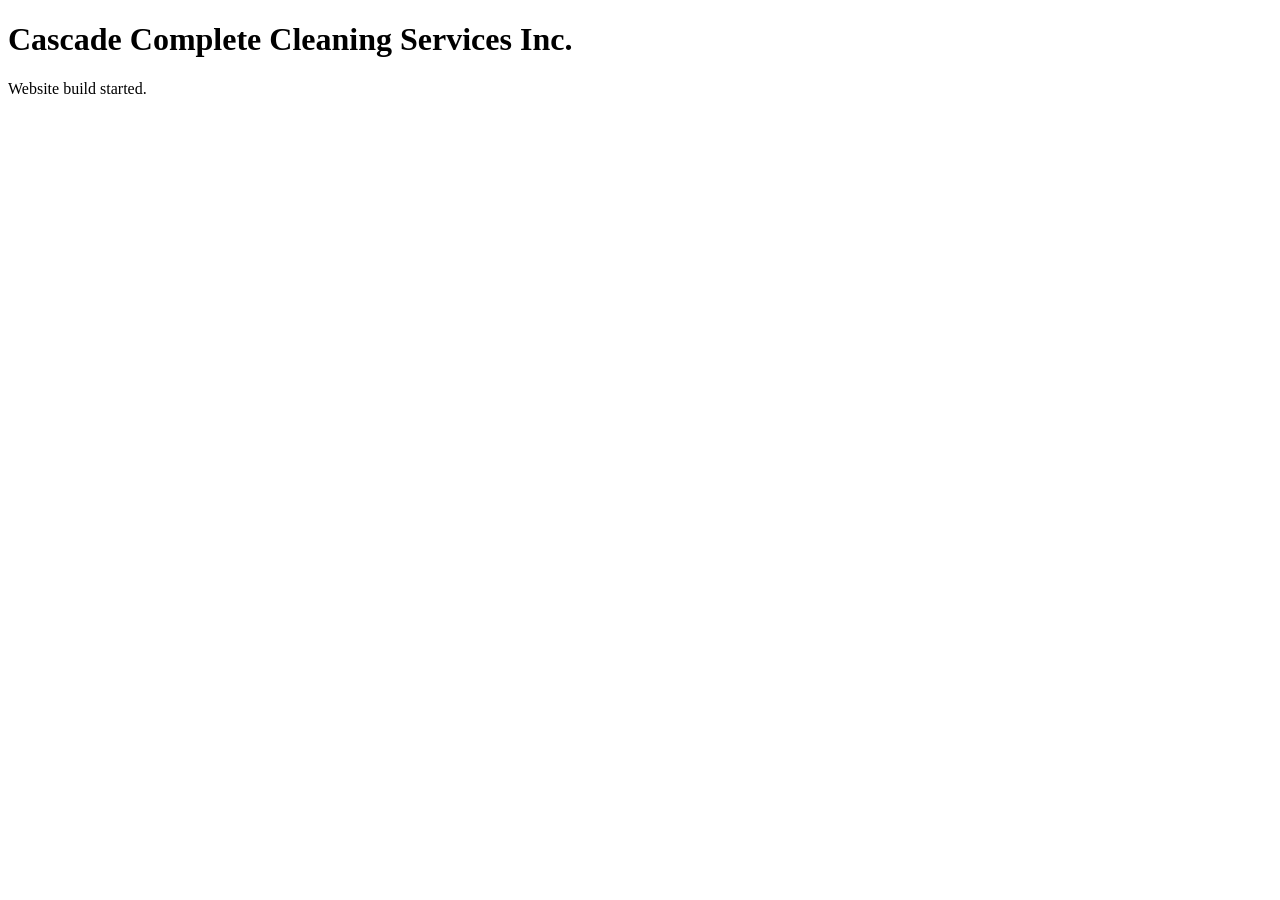
==== index.html @ 263f02b9 "Add website homepage" ====
<!DOCTYPE html>
<html lang="en">
<head>
  <meta charset="UTF-8">
  <meta name="viewport" content="width=device-width, initial-scale=1.0">
  <title>Cascade Complete Cleaning Services Inc.</title>
</head>
<body>
  <h1>Cascade Complete Cleaning Services Inc.</h1>
  <p>Website build started.</p>
</body>
</html>
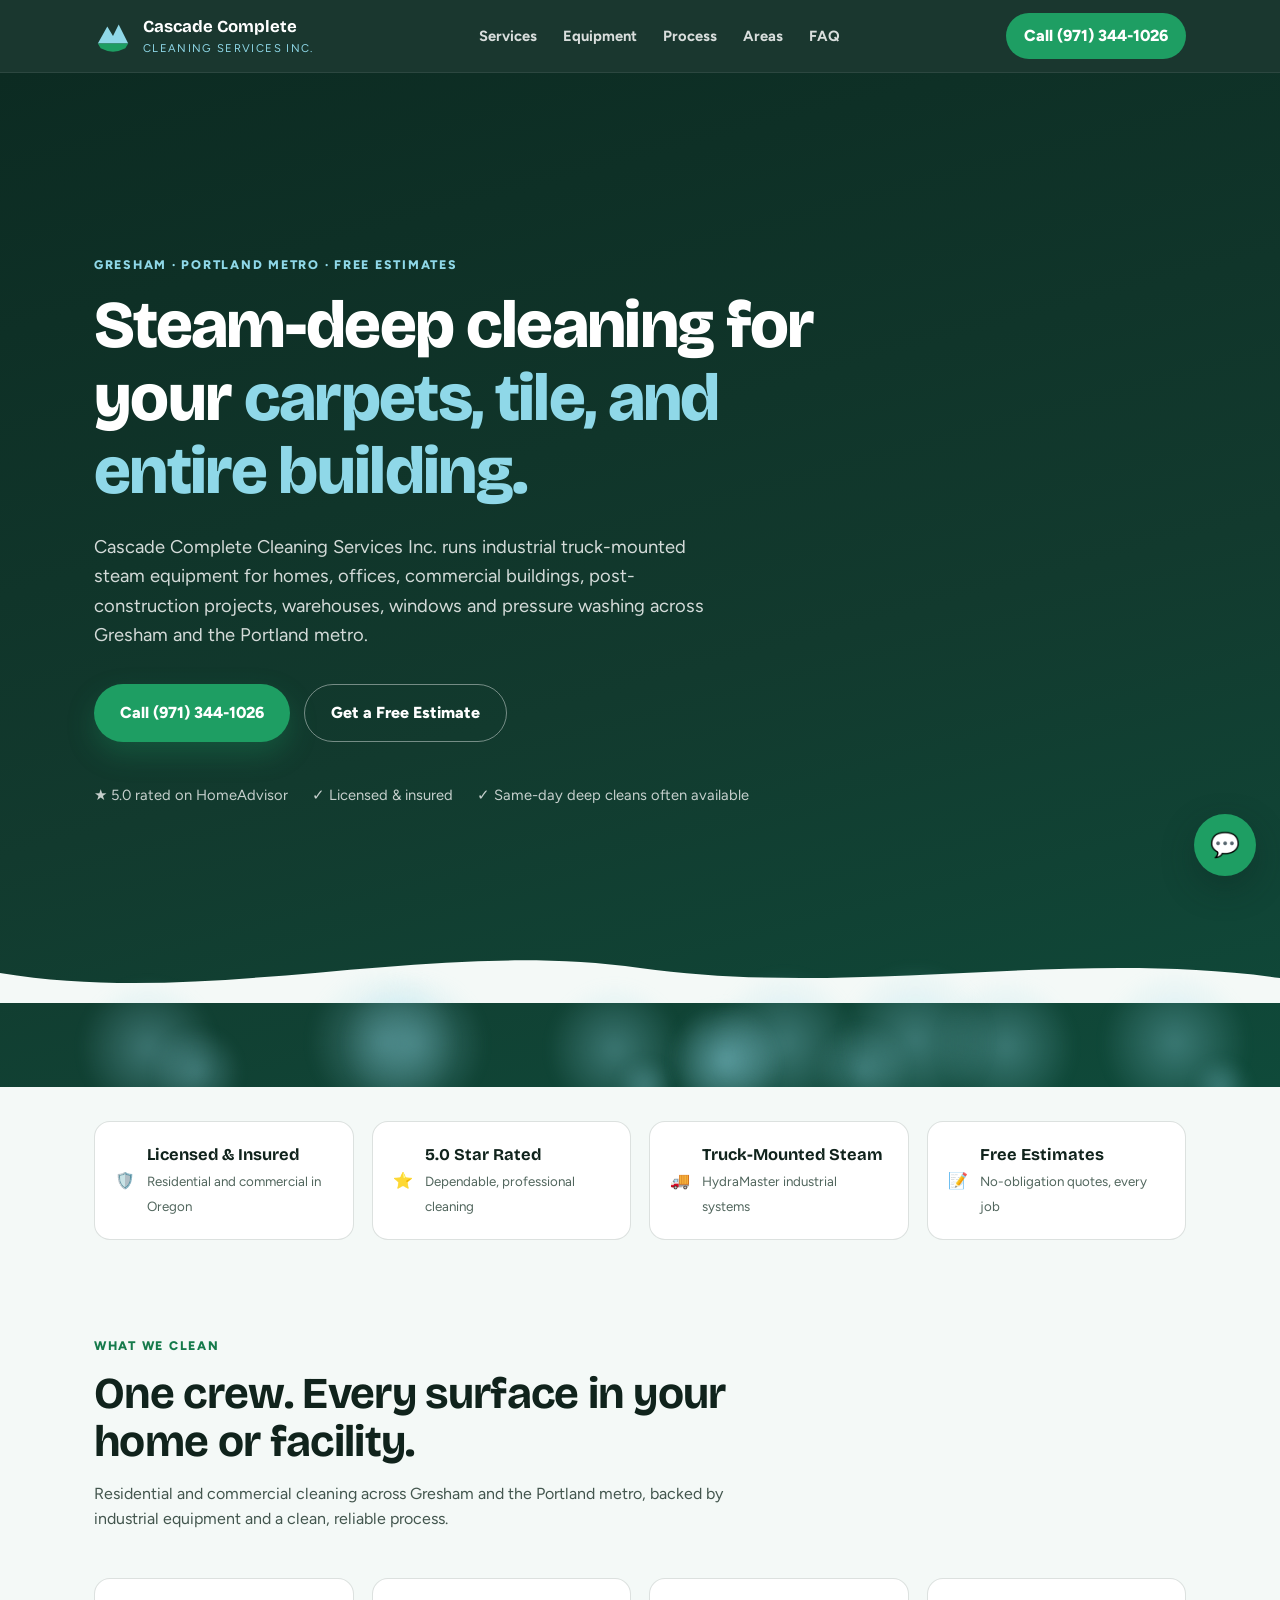
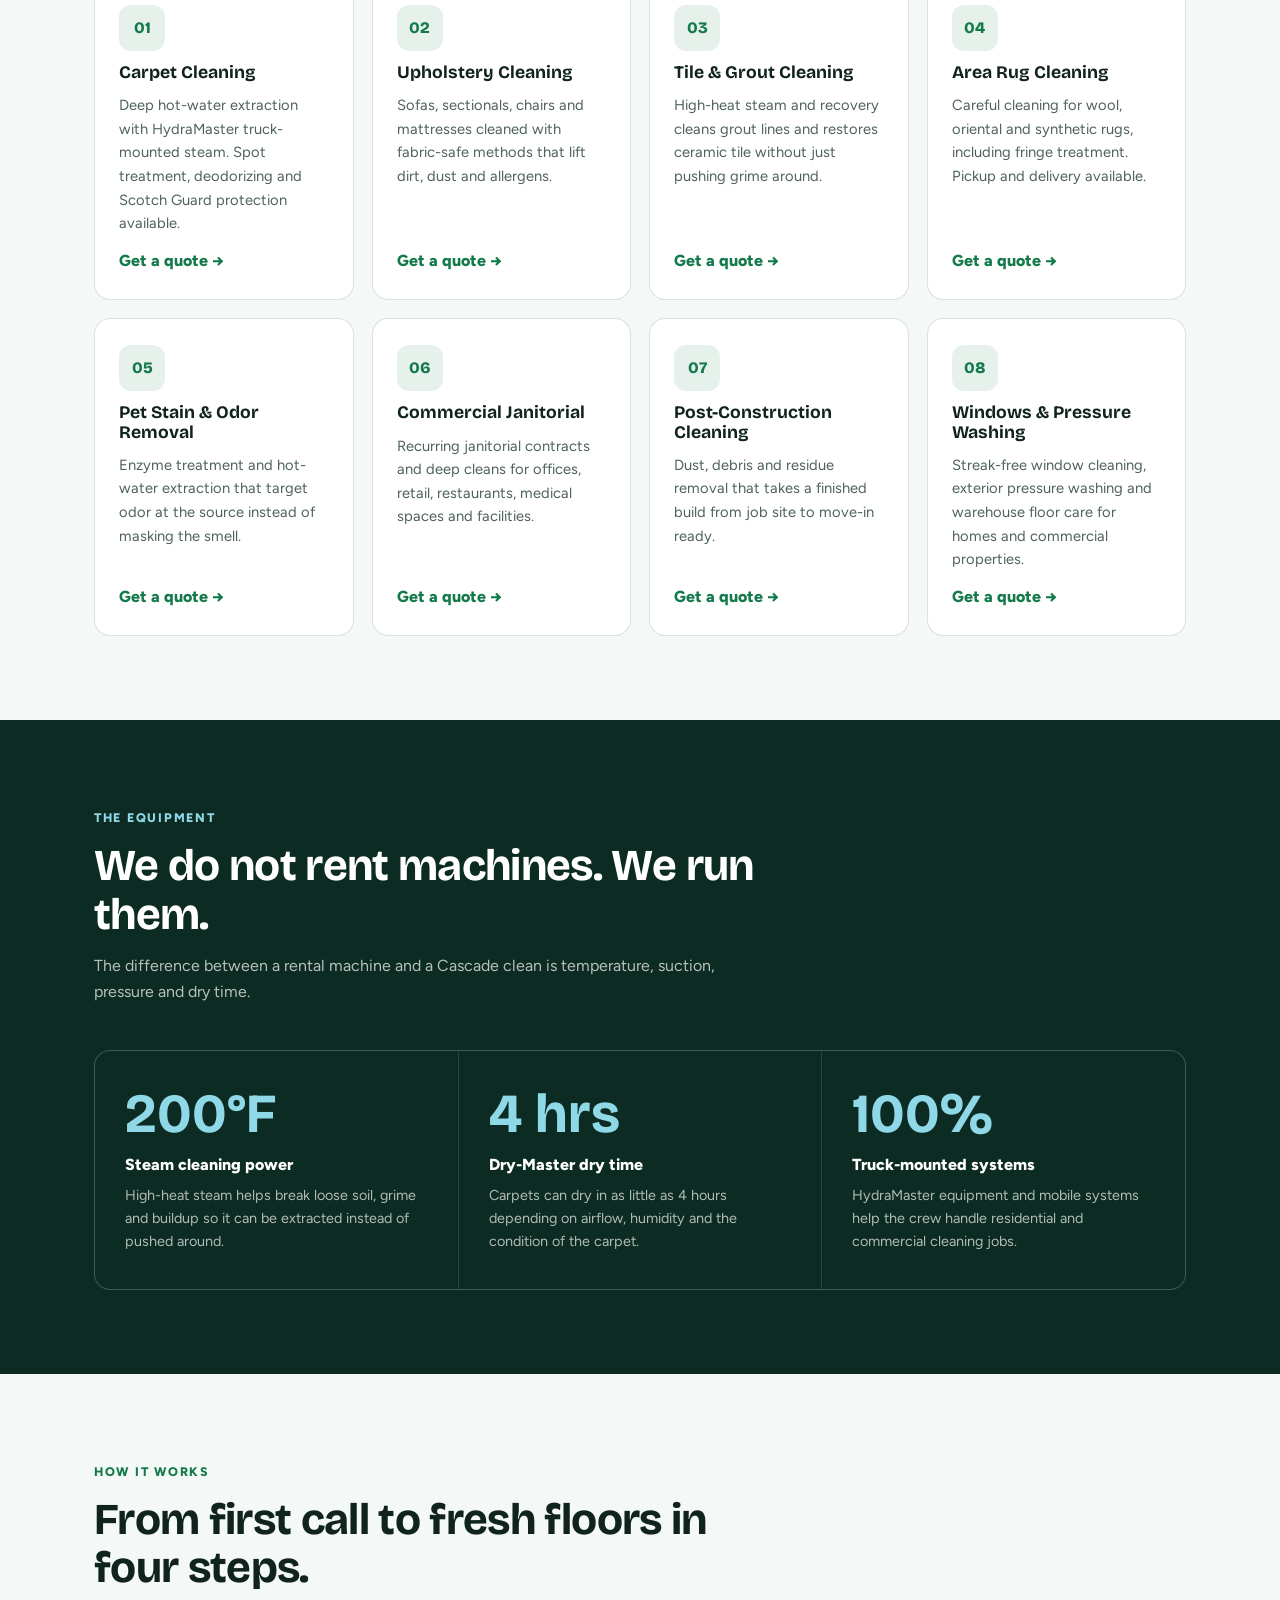
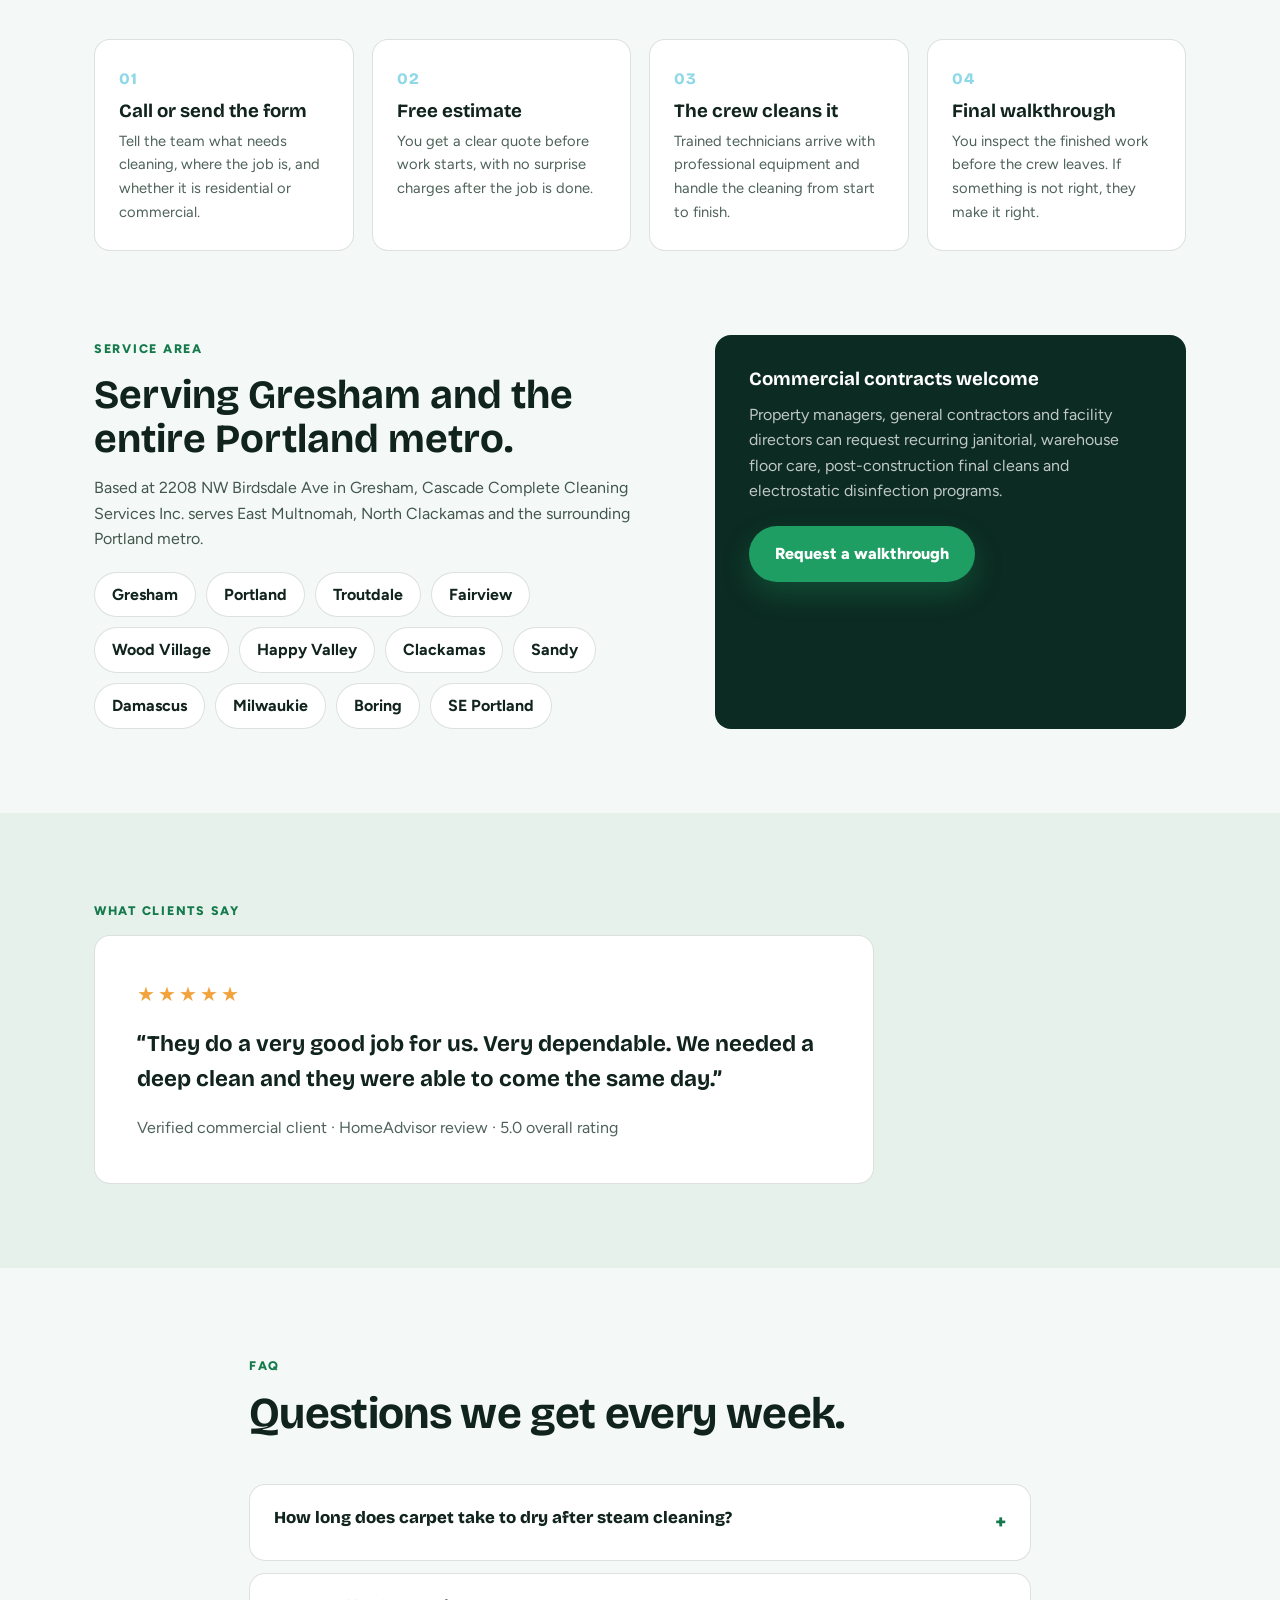
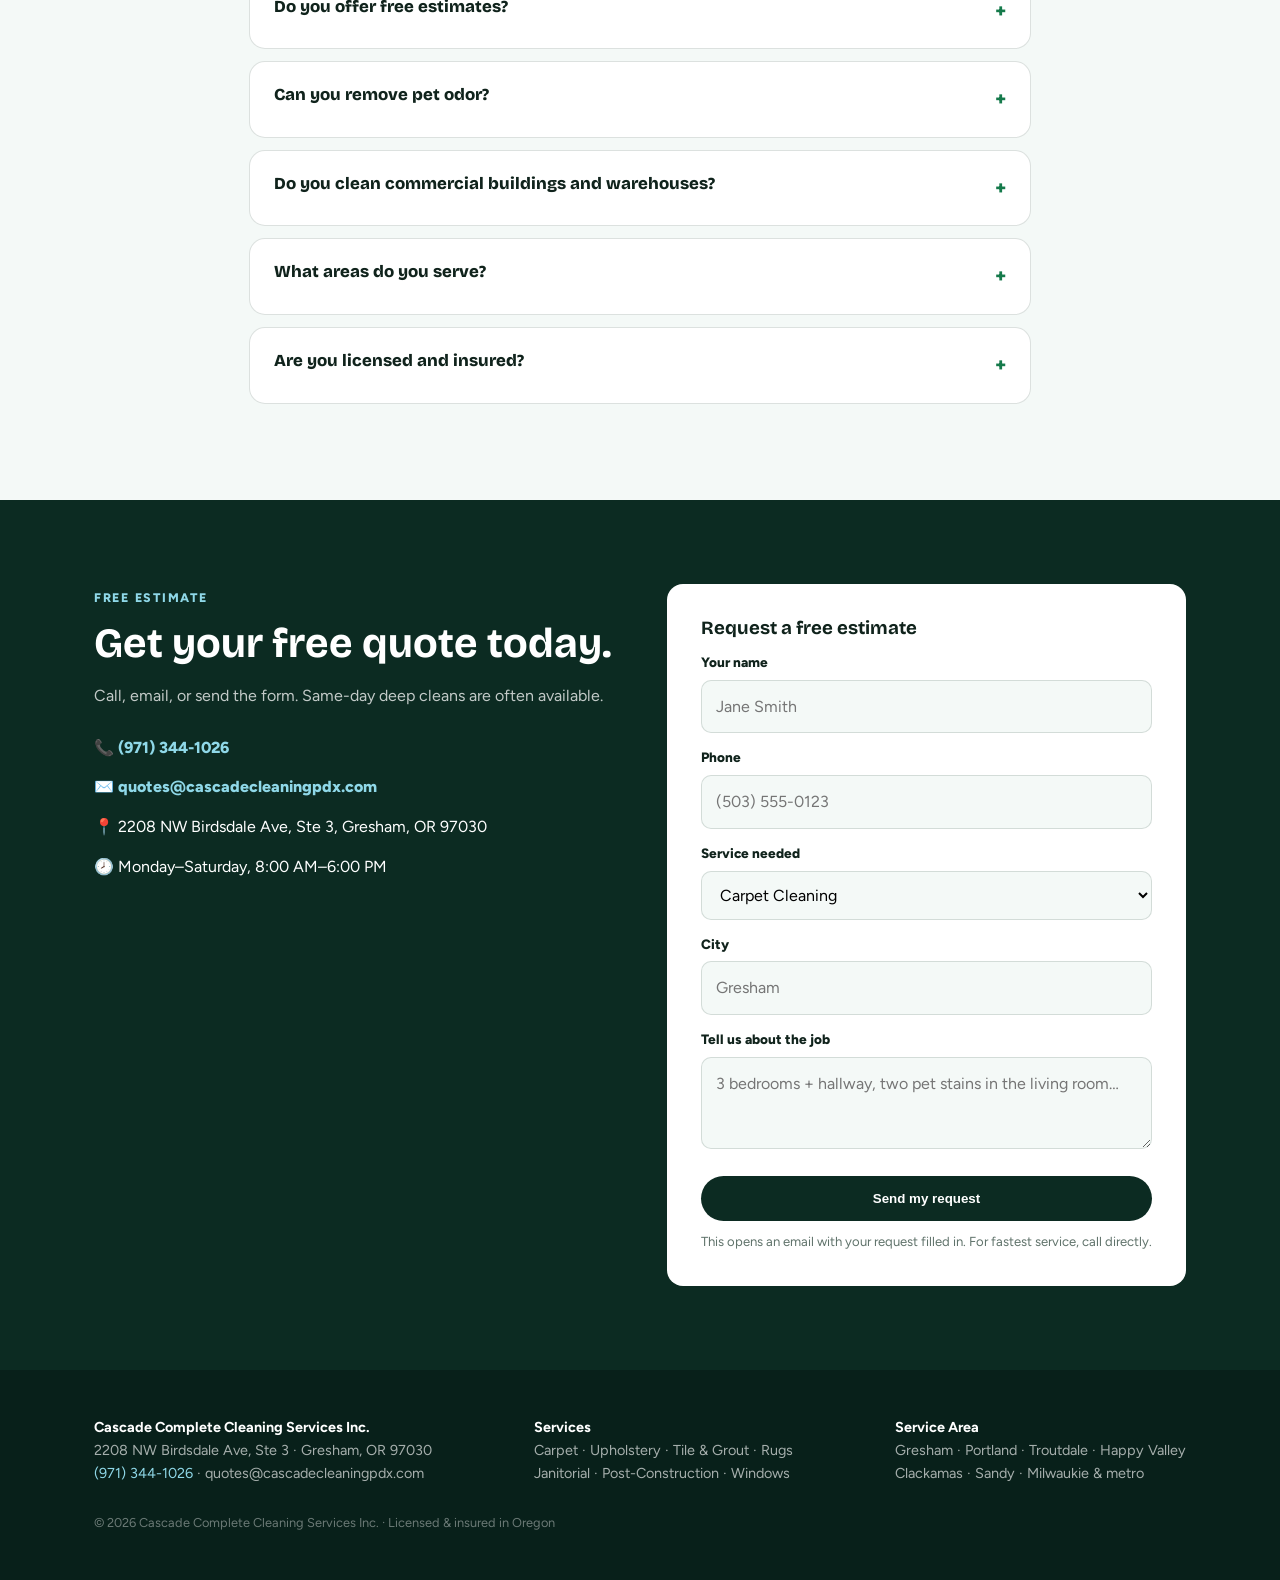
==== commit d402efb7: "Build full Cascade Complete Cleaning homepage" ====
--- a/index.html
+++ b/index.html
@@ -3,10 +3,169 @@
 <head>
   <meta charset="UTF-8">
   <meta name="viewport" content="width=device-width, initial-scale=1.0">
-  <title>Cascade Complete Cleaning Services Inc.</title>
+  <title>Cascade Complete Cleaning Services Inc. | Carpet Cleaning & Janitorial in Gresham, OR</title>
+  <meta name="description" content="Truck-mounted steam carpet cleaning, tile and grout restoration, commercial janitorial, post-construction cleaning, window cleaning and pressure washing in Gresham and the Portland metro. Free estimates: (971) 344-1026.">
+  <meta name="keywords" content="carpet cleaning Gresham, commercial cleaning Portland, janitorial services Gresham OR, tile and grout cleaning, pet stain removal, post construction cleaning, upholstery cleaning Gresham">
+  <link rel="canonical" href="https://www.cascadecompletecleaning.com/">
+  <meta property="og:type" content="website">
+  <meta property="og:title" content="Cascade Complete Cleaning Services Inc. | Gresham, OR">
+  <meta property="og:description" content="Industrial-grade steam cleaning for carpets, tile, grout and commercial spaces across Gresham and the Portland metro. Free estimates: (971) 344-1026.">
+  <meta property="og:url" content="https://www.cascadecompletecleaning.com/">
+  <meta property="og:locale" content="en_US">
+  <meta name="geo.region" content="US-OR">
+  <meta name="geo.placename" content="Gresham">
+  <meta name="geo.position" content="45.5176;-122.4486">
+  <meta name="robots" content="index, follow">
+  <link rel="preconnect" href="https://fonts.googleapis.com">
+  <link rel="preconnect" href="https://fonts.gstatic.com" crossorigin>
+  <link href="https://fonts.googleapis.com/css2?family=Bricolage+Grotesque:opsz,wght@12..96,400;12..96,600;12..96,700;12..96,800&family=Figtree:wght@400;500;600;700&display=swap" rel="stylesheet">
+  <link rel="stylesheet" href="style.css">
+  <script type="application/ld+json">
+  {
+    "@context":"https://schema.org",
+    "@type":"LocalBusiness",
+    "@id":"https://www.cascadecompletecleaning.com/#business",
+    "name":"Cascade Complete Cleaning Services Inc.",
+    "telephone":"+19713441026",
+    "email":"quotes@cascadecleaningpdx.com",
+    "url":"https://www.cascadecompletecleaning.com/",
+    "priceRange":"$$",
+    "address":{"@type":"PostalAddress","streetAddress":"2208 NW Birdsdale Ave, Ste 3","addressLocality":"Gresham","addressRegion":"OR","postalCode":"97030","addressCountry":"US"},
+    "geo":{"@type":"GeoCoordinates","latitude":45.5176,"longitude":-122.4486},
+    "openingHoursSpecification":[{"@type":"OpeningHoursSpecification","dayOfWeek":["Monday","Tuesday","Wednesday","Thursday","Friday","Saturday"],"opens":"08:00","closes":"18:00"}],
+    "areaServed":["Gresham","Portland","Troutdale","Fairview","Wood Village","Happy Valley","Clackamas","Sandy","Damascus","Milwaukie"],
+    "sameAs":["https://www.facebook.com/p/Cascade-Complete-Cleaning-Services-100070143997991/","https://www.yelp.com/biz/cascade-cleaning-services-gresham-2","https://nextdoor.com/pages/cascade-cleaning-services-gresham-or/"],
+    "hasOfferCatalog":{"@type":"OfferCatalog","name":"Cleaning Services","itemListElement":[{"@type":"Offer","itemOffered":{"@type":"Service","name":"Carpet Cleaning"}},{"@type":"Offer","itemOffered":{"@type":"Service","name":"Upholstery Cleaning"}},{"@type":"Offer","itemOffered":{"@type":"Service","name":"Tile & Grout Cleaning"}},{"@type":"Offer","itemOffered":{"@type":"Service","name":"Pet Stain & Odor Removal"}},{"@type":"Offer","itemOffered":{"@type":"Service","name":"Commercial Janitorial Services"}},{"@type":"Offer","itemOffered":{"@type":"Service","name":"Post-Construction Cleaning"}},{"@type":"Offer","itemOffered":{"@type":"Service","name":"Window Cleaning & Pressure Washing"}}]}
+  }
+  </script>
 </head>
 <body>
-  <h1>Cascade Complete Cleaning Services Inc.</h1>
-  <p>Website build started.</p>
+  <header>
+    <div class="wrap nav">
+      <a class="logo" href="#top" aria-label="Cascade Complete Cleaning Services home">
+        <svg class="logo-mark" viewBox="0 0 40 40" fill="none" aria-hidden="true"><path d="M4 28 L14 10 L20 20 L26 8 L36 28 Z" fill="#8FD8E8"/><path d="M4 28 H36 L33 33 Q20 40 7 33 Z" fill="#1E9E63"/></svg>
+        <div><b>Cascade Complete</b><span>Cleaning Services Inc.</span></div>
+      </a>
+      <nav aria-label="Main">
+        <ul class="nav-links">
+          <li><a href="#services">Services</a></li>
+          <li><a href="#equipment">Equipment</a></li>
+          <li><a href="#process">Process</a></li>
+          <li><a href="#areas">Areas</a></li>
+          <li><a href="#faq">FAQ</a></li>
+        </ul>
+      </nav>
+      <a class="nav-phone" href="tel:+19713441026">Call (971) 344-1026</a>
+    </div>
+  </header>
+
+  <main id="top">
+    <section class="hero">
+      <div id="steamField" aria-hidden="true"></div>
+      <div class="wrap">
+        <span class="eyebrow" style="color:var(--blue)">Gresham · Portland Metro · Free Estimates</span>
+        <h1>Steam-deep cleaning for your <em>carpets, tile, and entire building.</em></h1>
+        <p class="lead">Cascade Complete Cleaning Services Inc. runs industrial truck-mounted steam equipment for homes, offices, commercial buildings, post-construction projects, warehouses, windows and pressure washing across Gresham and the Portland metro.</p>
+        <div class="hero-ctas">
+          <a class="btn btn-primary" href="tel:+19713441026">Call (971) 344-1026</a>
+          <a class="btn btn-ghost" href="#quote">Get a Free Estimate</a>
+        </div>
+        <div class="badges"><div>★ 5.0 rated on HomeAdvisor</div><div>✓ Licensed & insured</div><div>✓ Same-day deep cleans often available</div></div>
+      </div>
+      <svg class="wave" viewBox="0 0 1440 70" preserveAspectRatio="none" aria-hidden="true"><path d="M0,40 C240,75 480,5 720,35 C960,65 1200,15 1440,45 L1440,70 L0,70 Z" fill="#F4F9F7"/></svg>
+    </section>
+
+    <div class="trust">
+      <div class="wrap trust-grid">
+        <div class="trust-card"><div>🛡️</div><div><b>Licensed & Insured</b><small>Residential and commercial in Oregon</small></div></div>
+        <div class="trust-card"><div>⭐</div><div><b>5.0 Star Rated</b><small>Dependable, professional cleaning</small></div></div>
+        <div class="trust-card"><div>🚚</div><div><b>Truck-Mounted Steam</b><small>HydraMaster industrial systems</small></div></div>
+        <div class="trust-card"><div>📝</div><div><b>Free Estimates</b><small>No-obligation quotes, every job</small></div></div>
+      </div>
+    </div>
+
+    <section id="services">
+      <div class="wrap">
+        <div class="sec-head"><span class="eyebrow">What We Clean</span><h2>One crew. Every surface in your home or facility.</h2><p>Residential and commercial cleaning across Gresham and the Portland metro, backed by industrial equipment and a clean, reliable process.</p></div>
+        <div class="grid">
+          <article class="card"><div class="num">01</div><h3>Carpet Cleaning</h3><p>Deep hot-water extraction with HydraMaster truck-mounted steam. Spot treatment, deodorizing and Scotch Guard protection available.</p><a href="#quote">Get a quote →</a></article>
+          <article class="card"><div class="num">02</div><h3>Upholstery Cleaning</h3><p>Sofas, sectionals, chairs and mattresses cleaned with fabric-safe methods that lift dirt, dust and allergens.</p><a href="#quote">Get a quote →</a></article>
+          <article class="card"><div class="num">03</div><h3>Tile & Grout Cleaning</h3><p>High-heat steam and recovery cleans grout lines and restores ceramic tile without just pushing grime around.</p><a href="#quote">Get a quote →</a></article>
+          <article class="card"><div class="num">04</div><h3>Area Rug Cleaning</h3><p>Careful cleaning for wool, oriental and synthetic rugs, including fringe treatment. Pickup and delivery available.</p><a href="#quote">Get a quote →</a></article>
+          <article class="card"><div class="num">05</div><h3>Pet Stain & Odor Removal</h3><p>Enzyme treatment and hot-water extraction that target odor at the source instead of masking the smell.</p><a href="#quote">Get a quote →</a></article>
+          <article class="card"><div class="num">06</div><h3>Commercial Janitorial</h3><p>Recurring janitorial contracts and deep cleans for offices, retail, restaurants, medical spaces and facilities.</p><a href="#quote">Get a quote →</a></article>
+          <article class="card"><div class="num">07</div><h3>Post-Construction Cleaning</h3><p>Dust, debris and residue removal that takes a finished build from job site to move-in ready.</p><a href="#quote">Get a quote →</a></article>
+          <article class="card"><div class="num">08</div><h3>Windows & Pressure Washing</h3><p>Streak-free window cleaning, exterior pressure washing and warehouse floor care for homes and commercial properties.</p><a href="#quote">Get a quote →</a></article>
+        </div>
+      </div>
+    </section>
+
+    <section class="equipment" id="equipment">
+      <div class="wrap">
+        <div class="sec-head"><span class="eyebrow">The Equipment</span><h2>We do not rent machines. We run them.</h2><p>The difference between a rental machine and a Cascade clean is temperature, suction, pressure and dry time.</p></div>
+        <div class="specs">
+          <div class="spec"><strong>200°F</strong><span>Steam cleaning power</span><p>High-heat steam helps break loose soil, grime and buildup so it can be extracted instead of pushed around.</p></div>
+          <div class="spec"><strong>4 hrs</strong><span>Dry-Master dry time</span><p>Carpets can dry in as little as 4 hours depending on airflow, humidity and the condition of the carpet.</p></div>
+          <div class="spec"><strong>100%</strong><span>Truck-mounted systems</span><p>HydraMaster equipment and mobile systems help the crew handle residential and commercial cleaning jobs.</p></div>
+        </div>
+      </div>
+    </section>
+
+    <section id="process">
+      <div class="wrap">
+        <div class="sec-head"><span class="eyebrow">How It Works</span><h2>From first call to fresh floors in four steps.</h2></div>
+        <div class="steps">
+          <div class="step"><h3>Call or send the form</h3><p>Tell the team what needs cleaning, where the job is, and whether it is residential or commercial.</p></div>
+          <div class="step"><h3>Free estimate</h3><p>You get a clear quote before work starts, with no surprise charges after the job is done.</p></div>
+          <div class="step"><h3>The crew cleans it</h3><p>Trained technicians arrive with professional equipment and handle the cleaning from start to finish.</p></div>
+          <div class="step"><h3>Final walkthrough</h3><p>You inspect the finished work before the crew leaves. If something is not right, they make it right.</p></div>
+        </div>
+      </div>
+    </section>
+
+    <section id="areas" style="padding-top:0">
+      <div class="wrap area">
+        <div><span class="eyebrow">Service Area</span><h2 style="font-size:clamp(1.9rem,3.4vw,2.5rem)">Serving Gresham and the entire Portland metro.</h2><p style="margin-top:14px;color:#43564E">Based at 2208 NW Birdsdale Ave in Gresham, Cascade Complete Cleaning Services Inc. serves East Multnomah, North Clackamas and the surrounding Portland metro.</p><div class="chips"><span class="chip">Gresham</span><span class="chip">Portland</span><span class="chip">Troutdale</span><span class="chip">Fairview</span><span class="chip">Wood Village</span><span class="chip">Happy Valley</span><span class="chip">Clackamas</span><span class="chip">Sandy</span><span class="chip">Damascus</span><span class="chip">Milwaukie</span><span class="chip">Boring</span><span class="chip">SE Portland</span></div></div>
+        <div class="dark-card"><h3>Commercial contracts welcome</h3><p>Property managers, general contractors and facility directors can request recurring janitorial, warehouse floor care, post-construction final cleans and electrostatic disinfection programs.</p><a class="btn btn-primary" href="#quote">Request a walkthrough</a></div>
+      </div>
+    </section>
+
+    <section class="review">
+      <div class="wrap"><span class="eyebrow">What Clients Say</span><figure class="quote-card"><div class="stars" aria-label="5 out of 5 stars">★★★★★</div><blockquote>“They do a very good job for us. Very dependable. We needed a deep clean and they were able to come the same day.”</blockquote><figcaption>Verified commercial client · HomeAdvisor review · 5.0 overall rating</figcaption></figure></div>
+    </section>
+
+    <section id="faq">
+      <div class="wrap faq-wrap">
+        <div class="sec-head"><span class="eyebrow">FAQ</span><h2>Questions we get every week.</h2></div>
+        <details><summary>How long does carpet take to dry after steam cleaning?</summary><p>With the Dry-Master system, carpets can dry in as little as 4 hours. Standard truck-mounted steam cleaning dries in 6 to 12 hours depending on airflow and humidity.</p></details>
+        <details><summary>Do you offer free estimates?</summary><p>Yes. Residential and commercial projects start with a free written estimate. Call (971) 344-1026 or use the quote form.</p></details>
+        <details><summary>Can you remove pet odor?</summary><p>Yes. The team uses enzyme treatment plus hot-water extraction to break down odor at the source. Severe cases may require pad treatment.</p></details>
+        <details><summary>Do you clean commercial buildings and warehouses?</summary><p>Yes. Services include recurring janitorial contracts, commercial deep cleans, warehouse floor care, electrostatic disinfection and post-construction final cleans.</p></details>
+        <details><summary>What areas do you serve?</summary><p>Gresham, Portland, Troutdale, Fairview, Wood Village, Happy Valley, Clackamas, Sandy, Damascus, Milwaukie and the surrounding Portland metro.</p></details>
+        <details><summary>Are you licensed and insured?</summary><p>Yes. Cascade Complete Cleaning Services Inc. is licensed and insured for residential and commercial work in Oregon.</p></details>
+      </div>
+    </section>
+
+    <section class="contact" id="quote">
+      <div class="wrap contact-grid">
+        <div><span class="eyebrow">Free Estimate</span><h2>Get your free quote today.</h2><p style="margin-top:16px;color:rgba(255,255,255,.75)">Call, email, or send the form. Same-day deep cleans are often available.</p><div class="contact-info"><div>📞 <a href="tel:+19713441026">(971) 344-1026</a></div><div>✉️ <a href="mailto:quotes@cascadecleaningpdx.com">quotes@cascadecleaningpdx.com</a></div><div>📍 2208 NW Birdsdale Ave, Ste 3, Gresham, OR 97030</div><div>🕗 Monday–Saturday, 8:00 AM–6:00 PM</div></div></div>
+        <div class="form"><h3>Request a free estimate</h3><label for="f-name">Your name</label><input id="f-name" type="text" placeholder="Jane Smith" autocomplete="name"><label for="f-phone">Phone</label><input id="f-phone" type="tel" placeholder="(503) 555-0123" autocomplete="tel"><label for="f-service">Service needed</label><select id="f-service"><option>Carpet Cleaning</option><option>Upholstery Cleaning</option><option>Tile & Grout</option><option>Area Rug Cleaning</option><option>Pet Stain & Odor</option><option>Commercial Janitorial</option><option>Post-Construction Clean</option><option>Windows / Pressure Washing</option></select><label for="f-city">City</label><input id="f-city" type="text" placeholder="Gresham" autocomplete="address-level2"><label for="f-msg">Tell us about the job</label><textarea id="f-msg" placeholder="3 bedrooms + hallway, two pet stains in the living room…"></textarea><button class="btn btn-dark" type="button" onclick="sendQuote()">Send my request</button><p class="note">This opens an email with your request filled in. For fastest service, call directly.</p></div>
+      </div>
+    </section>
+  </main>
+
+  <footer>
+    <div class="wrap foot-grid"><div><b>Cascade Complete Cleaning Services Inc.</b><br>2208 NW Birdsdale Ave, Ste 3 · Gresham, OR 97030<br><a href="tel:+19713441026" style="color:#8FD8E8;text-decoration:none">(971) 344-1026</a> · quotes@cascadecleaningpdx.com</div><div><b>Services</b><br>Carpet · Upholstery · Tile & Grout · Rugs<br>Janitorial · Post-Construction · Windows</div><div><b>Service Area</b><br>Gresham · Portland · Troutdale · Happy Valley<br>Clackamas · Sandy · Milwaukie & metro</div></div>
+    <div class="wrap" style="margin-top:28px;font-size:.8rem;color:rgba(255,255,255,.4)">© 2026 Cascade Complete Cleaning Services Inc. · Licensed & insured in Oregon</div>
+  </footer>
+
+  <button class="chat-fab" aria-label="Open chat assistant" onclick="toggleChat()">💬</button>
+  <div class="chat-panel" id="chatPanel" role="dialog" aria-label="Cascade chat assistant">
+    <div class="chat-head"><b>Cascade Assistant</b><small>Ask about services, scheduling and estimates</small></div>
+    <div class="chat-body" id="chatBody"><div class="msg bot">Hi! I can help you figure out what service you need and get you to the right next step. What do you need cleaned?</div></div>
+    <div class="quick" id="chatQuick"><button onclick="quickAsk('How much does carpet cleaning cost?')">Carpet pricing</button><button onclick="quickAsk('Can you remove pet odor?')">Pet odor</button><button onclick="quickAsk('I need a quote for my office')">Office quote</button></div>
+    <div class="chat-input"><input id="chatInput" type="text" placeholder="Type your question…" aria-label="Chat message" onkeydown="if(event.key==='Enter')sendChat()"><button onclick="sendChat()" aria-label="Send message">➤</button></div>
+  </div>
+  <script src="script.js"></script>
 </body>
 </html>
--- a/style.css
+++ b/style.css
@@ -0,0 +1 @@
+:root{--pine:#0C2B22;--pine2:#123A2E;--blue:#8FD8E8;--green:#1E9E63;--green2:#157A4B;--mist:#F4F9F7;--sand:#E7F1EC;--ink:#10231C;--line:rgba(12,43,34,.14);--radius:16px}*{box-sizing:border-box;margin:0;padding:0}html{scroll-behavior:smooth}body{font-family:Figtree,Arial,sans-serif;background:var(--mist);color:var(--ink);line-height:1.6}h1,h2,h3{font-family:'Bricolage Grotesque',Figtree,Arial,sans-serif;line-height:1.1}.wrap{max-width:1140px;margin:auto;padding:0 24px}.eyebrow{display:inline-block;margin-bottom:14px;color:var(--green2);font-size:.78rem;font-weight:800;text-transform:uppercase;letter-spacing:.14em}.btn{display:inline-flex;align-items:center;justify-content:center;gap:8px;padding:15px 26px;border-radius:999px;text-decoration:none;font-weight:800;border:0;cursor:pointer;transition:.15s}.btn:hover{transform:translateY(-2px)}.btn-primary{background:var(--green);color:white;box-shadow:0 12px 28px rgba(30,158,99,.28)}.btn-ghost{border:1.5px solid rgba(255,255,255,.42);color:white}.btn-dark{background:var(--pine);color:white}header{position:sticky;top:0;z-index:10;background:rgba(12,43,34,.94);backdrop-filter:blur(12px);border-bottom:1px solid rgba(255,255,255,.08)}.nav{height:72px;display:flex;align-items:center;justify-content:space-between;gap:20px}.logo{display:flex;align-items:center;gap:11px;color:white;text-decoration:none}.logo-mark{width:38px;height:38px}.logo b{display:block;font-family:'Bricolage Grotesque';font-size:1.05rem}.logo span{display:block;color:var(--blue);font-size:.7rem;text-transform:uppercase;letter-spacing:.12em}.nav-links{display:flex;list-style:none;gap:26px}.nav-links a{color:rgba(255,255,255,.84);text-decoration:none;font-weight:700;font-size:.92rem}.nav-phone{background:var(--green);color:white;text-decoration:none;border-radius:999px;padding:10px 18px;font-weight:800;white-space:nowrap}.hero{position:relative;overflow:hidden;background:linear-gradient(165deg,var(--pine),var(--pine2) 58%,#0F4A3A);color:white}.hero .wrap{position:relative;z-index:2;padding-top:94px;padding-bottom:126px}.hero h1{font-size:clamp(2.35rem,5.2vw,4.2rem);max-width:780px;font-weight:900;letter-spacing:-.025em}.hero em{font-style:normal;color:var(--blue)}.lead{max-width:610px;margin:24px 0 34px;color:rgba(255,255,255,.82);font-size:1.15rem}.hero-ctas{display:flex;gap:14px;flex-wrap:wrap}.badges{display:flex;gap:24px;flex-wrap:wrap;margin-top:42px;color:rgba(255,255,255,.76);font-size:.92rem}.steam{position:absolute;bottom:-30px;border-radius:50%;background:radial-gradient(circle,rgba(143,216,232,.34),rgba(143,216,232,0) 70%);filter:blur(6px);animation:rise linear infinite;pointer-events:none}@keyframes rise{0%{transform:translateY(0) scale(.7);opacity:0}15%{opacity:.9}100%{transform:translateY(-115vh) scale(1.8);opacity:0}}.wave{display:block;width:100%;height:70px;margin-top:-1px}.trust{padding:34px 0 8px}.trust-grid{display:grid;grid-template-columns:repeat(4,1fr);gap:18px}.trust-card,.card,.step,details,.quote-card{background:white;border:1px solid var(--line);border-radius:var(--radius)}.trust-card{padding:20px;display:flex;gap:12px;align-items:center}.trust-card b{display:block;font-family:'Bricolage Grotesque';font-size:1.03rem}.trust-card small{color:#51665d}section{padding:84px 0}.sec-head{max-width:660px;margin-bottom:46px}.sec-head h2{font-size:clamp(1.9rem,3.5vw,2.75rem);letter-spacing:-.015em}.sec-head p{margin-top:14px;color:#43564e}.grid{display:grid;grid-template-columns:repeat(4,1fr);gap:18px}.card{padding:26px 24px;display:flex;flex-direction:column;gap:12px;transition:.18s}.card:hover{transform:translateY(-4px);box-shadow:0 18px 40px rgba(12,43,34,.1)}.num{width:46px;height:46px;border-radius:12px;background:var(--sand);display:grid;place-items:center;color:var(--green2);font-family:'Bricolage Grotesque';font-weight:900}.card h3{font-size:1.1rem}.card p,.step p{color:#4e6259;font-size:.92rem}.card a{color:var(--green2);font-weight:800;text-decoration:none;margin-top:auto}.equipment{background:var(--pine);color:white}.equipment .eyebrow{color:var(--blue)}.equipment .sec-head p{color:rgba(255,255,255,.7)}.specs{display:grid;grid-template-columns:repeat(3,1fr);gap:1px;background:rgba(255,255,255,.12);border:1px solid rgba(255,255,255,.12);border-radius:var(--radius);overflow:hidden}.spec{background:var(--pine);padding:36px 30px}.spec strong{display:block;color:var(--blue);font-family:'Bricolage Grotesque';font-size:clamp(2.5rem,4.3vw,3.7rem);line-height:1}.spec span{display:block;margin:10px 0 6px;font-weight:800}.spec p{color:rgba(255,255,255,.68);font-size:.9rem}.steps{display:grid;grid-template-columns:repeat(4,1fr);gap:18px;counter-reset:step}.step{padding:26px 24px}.step:before{counter-increment:step;content:counter(step,decimal-leading-zero);font-family:'Bricolage Grotesque';font-weight:900;color:var(--blue);letter-spacing:.08em}.step h3{margin:10px 0 8px}.area{display:grid;grid-template-columns:1.1fr .9fr;gap:46px}.chips{display:flex;flex-wrap:wrap;gap:10px;margin-top:20px}.chip{background:white;border:1px solid var(--line);border-radius:999px;padding:9px 17px;font-weight:700}.dark-card{background:var(--pine);color:white;border-radius:var(--radius);padding:34px}.dark-card p{color:rgba(255,255,255,.74);margin:12px 0 22px}.review{background:var(--sand)}.quote-card{max-width:780px;padding:42px}.stars{color:#f2a33c;letter-spacing:3px;font-size:1.25rem;margin-bottom:16px}.quote-card blockquote{font-family:'Bricolage Grotesque';font-size:1.4rem;font-weight:700}.quote-card figcaption{margin-top:18px;color:#4e6259}.faq-wrap{max-width:830px}summary{cursor:pointer;list-style:none;font-family:'Bricolage Grotesque';font-size:1.05rem;font-weight:800;padding:20px 24px;display:flex;justify-content:space-between;gap:15px}summary:after{content:'+';color:var(--green2);font-size:1.35rem}details{margin-bottom:12px}details[open] summary:after{transform:rotate(45deg)}details p{padding:0 24px 22px;color:#43564e}.contact{background:var(--pine);color:white}.contact .eyebrow{color:var(--blue)}.contact-grid{display:grid;grid-template-columns:1fr 1fr;gap:54px}.contact h2{font-size:clamp(1.9rem,3.4vw,2.6rem)}.contact-info{margin-top:26px;display:grid;gap:14px}.contact-info a{color:var(--blue);text-decoration:none;font-weight:800}.form{background:white;color:var(--ink);border-radius:var(--radius);padding:34px}.form label{display:block;margin:14px 0 6px;font-size:.85rem;font-weight:800}.form input,.form select,.form textarea{width:100%;padding:13px 14px;border:1.5px solid var(--line);border-radius:10px;font:inherit;background:var(--mist)}.form textarea{min-height:92px;resize:vertical}.form button{width:100%;margin-top:20px}.note{font-size:.82rem;color:#60736b;margin-top:10px}footer{background:#08201a;color:rgba(255,255,255,.64);padding:46px 0;font-size:.9rem}.foot-grid{display:flex;justify-content:space-between;gap:30px;flex-wrap:wrap}footer b{color:white}.chat-fab{position:fixed;right:24px;bottom:24px;z-index:20;width:62px;height:62px;border:0;border-radius:50%;background:var(--green);color:white;font-size:24px;box-shadow:0 12px 32px rgba(12,43,34,.4);cursor:pointer}.chat-panel{position:fixed;right:24px;bottom:100px;z-index:21;width:min(380px,calc(100vw - 32px));height:min(560px,calc(100vh - 130px));display:none;flex-direction:column;overflow:hidden;background:white;border-radius:18px;box-shadow:0 24px 64px rgba(12,43,34,.35);border:1px solid var(--line)}.chat-panel.open{display:flex}.chat-head{background:var(--pine);color:white;padding:16px 18px}.chat-head b{display:block;font-family:'Bricolage Grotesque'}.chat-head small{color:rgba(255,255,255,.68)}.chat-body{flex:1;overflow:auto;background:var(--mist);padding:18px;display:flex;flex-direction:column;gap:12px}.msg{max-width:84%;padding:11px 15px;border-radius:14px;font-size:.92rem}.bot{align-self:flex-start;background:white;border:1px solid var(--line);border-bottom-left-radius:4px}.user{align-self:flex-end;background:var(--green);color:white;border-bottom-right-radius:4px}.quick{display:flex;gap:8px;flex-wrap:wrap;padding:0 18px 4px}.quick button{background:white;border:1px solid var(--line);border-radius:999px;padding:7px 12px;color:var(--green2);font-weight:800}.chat-input{display:flex;gap:10px;padding:14px;background:white;border-top:1px solid var(--line)}.chat-input input{flex:1;border:1.5px solid var(--line);border-radius:999px;padding:12px 14px;font:inherit}.chat-input button{width:46px;border:0;border-radius:50%;background:var(--green);color:white;font-size:18px}@media(max-width:1000px){.grid{grid-template-columns:repeat(2,1fr)}.nav-links{display:none}}@media(max-width:880px){.area,.contact-grid{grid-template-columns:1fr}.steps,.trust-grid{grid-template-columns:repeat(2,1fr)}}@media(max-width:620px){.grid,.steps,.trust-grid,.specs{grid-template-columns:1fr}.hero .wrap{padding-top:74px;padding-bottom:96px}.nav{height:68px}.logo span{display:none}.nav-phone{font-size:.82rem;padding:9px 12px}.badges{gap:12px}.quote-card{padding:28px}.form{padding:24px}}
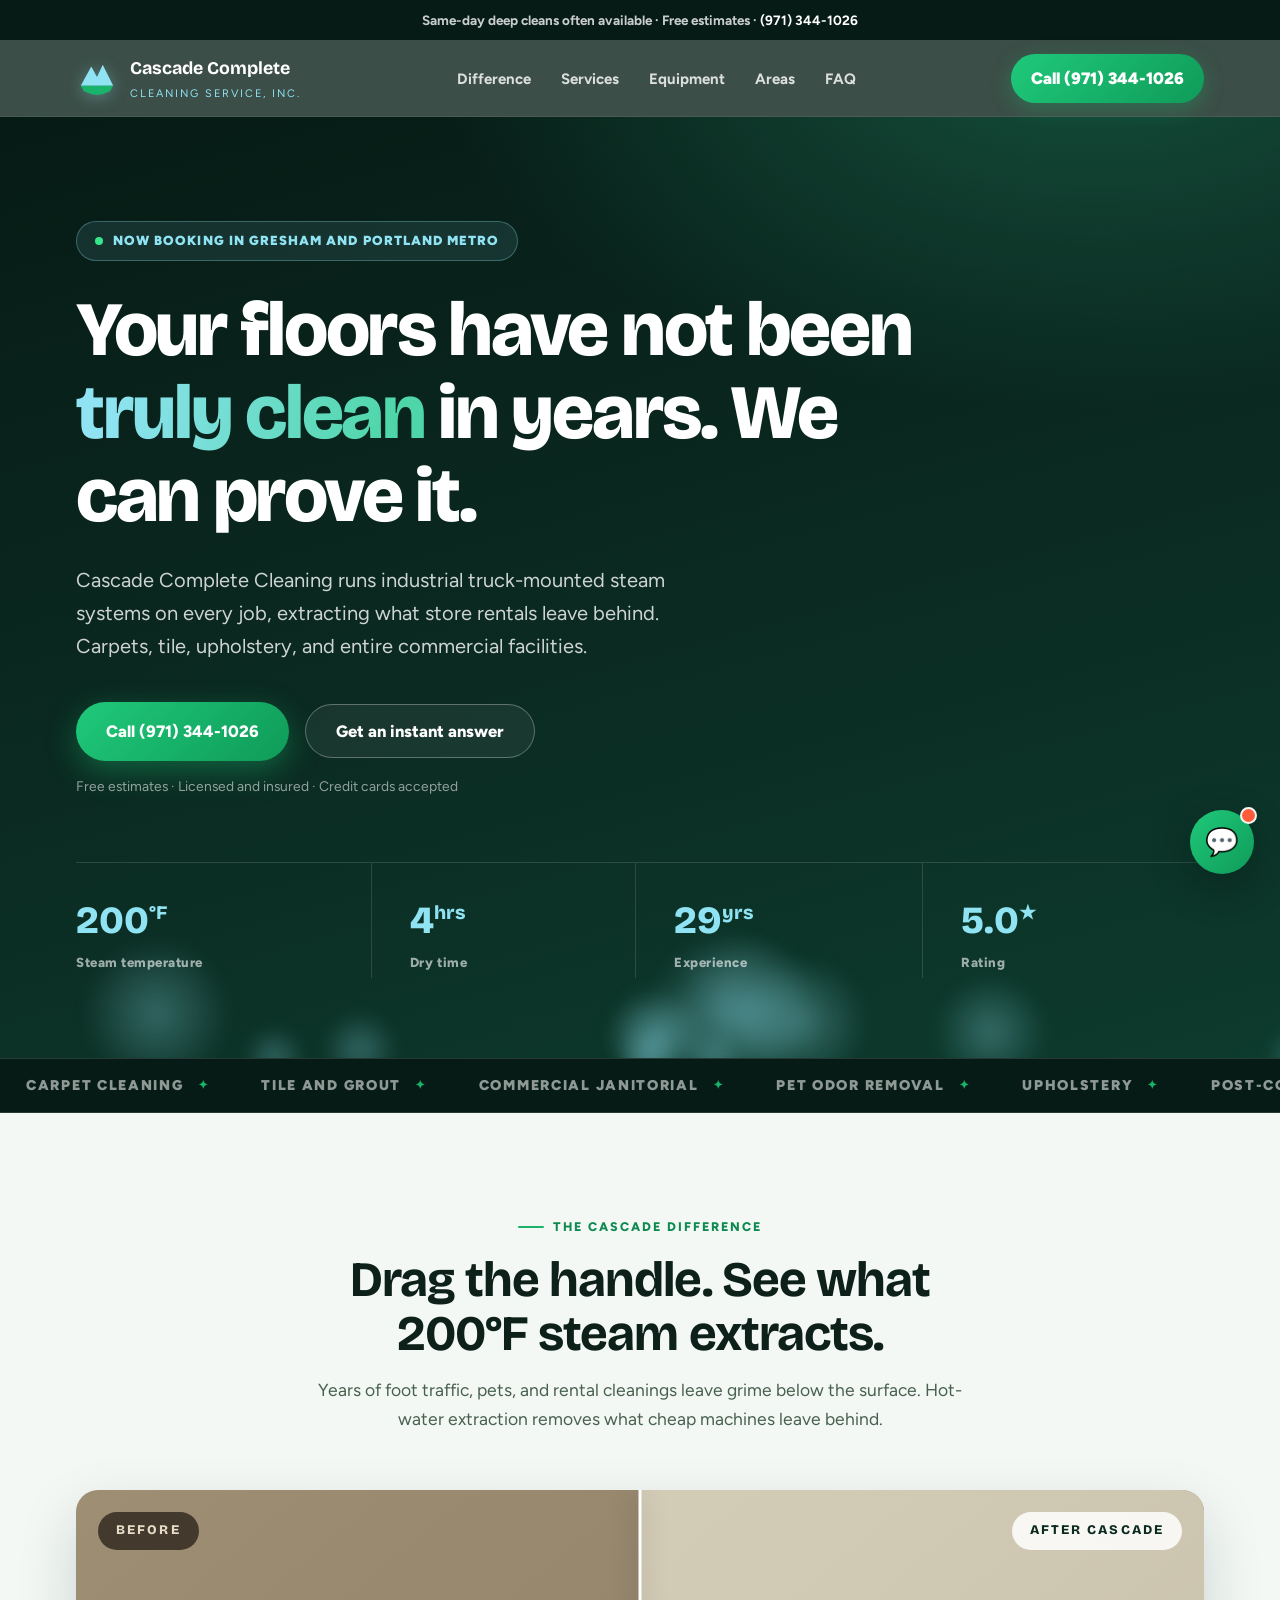
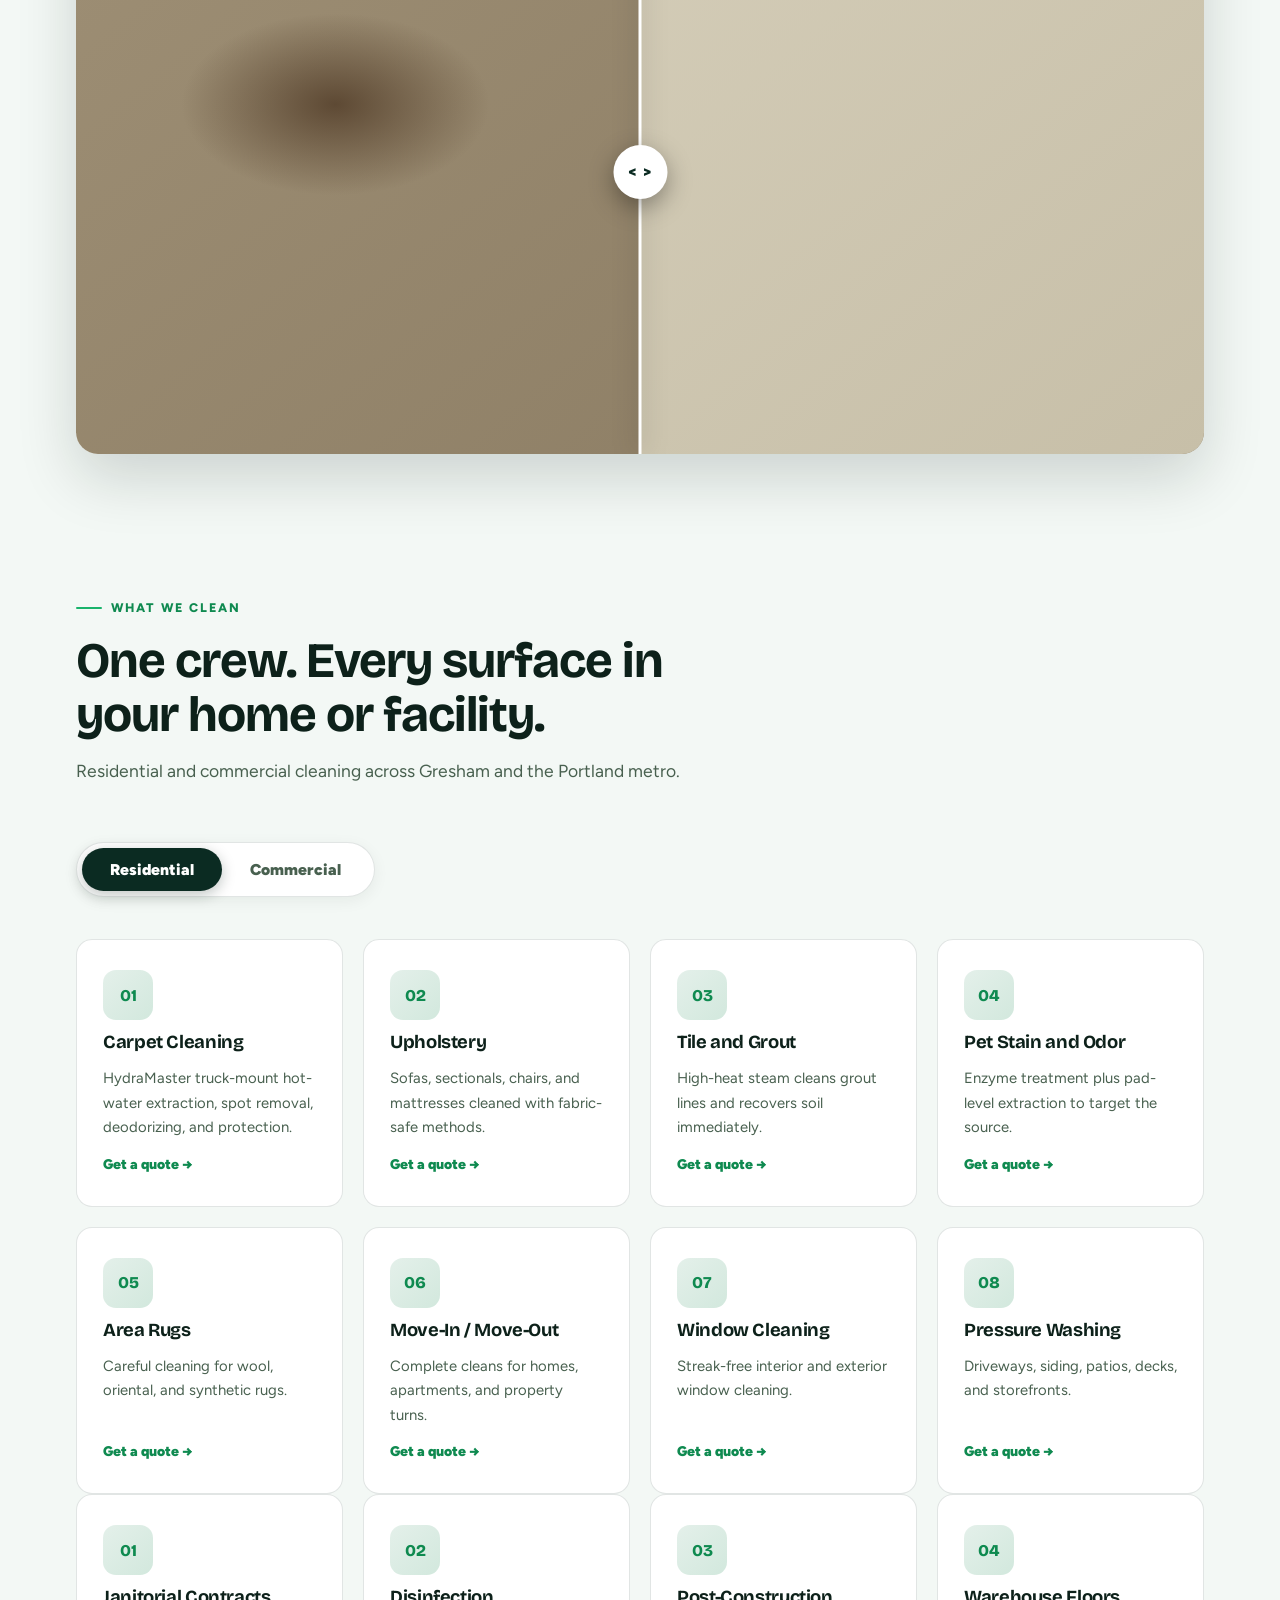
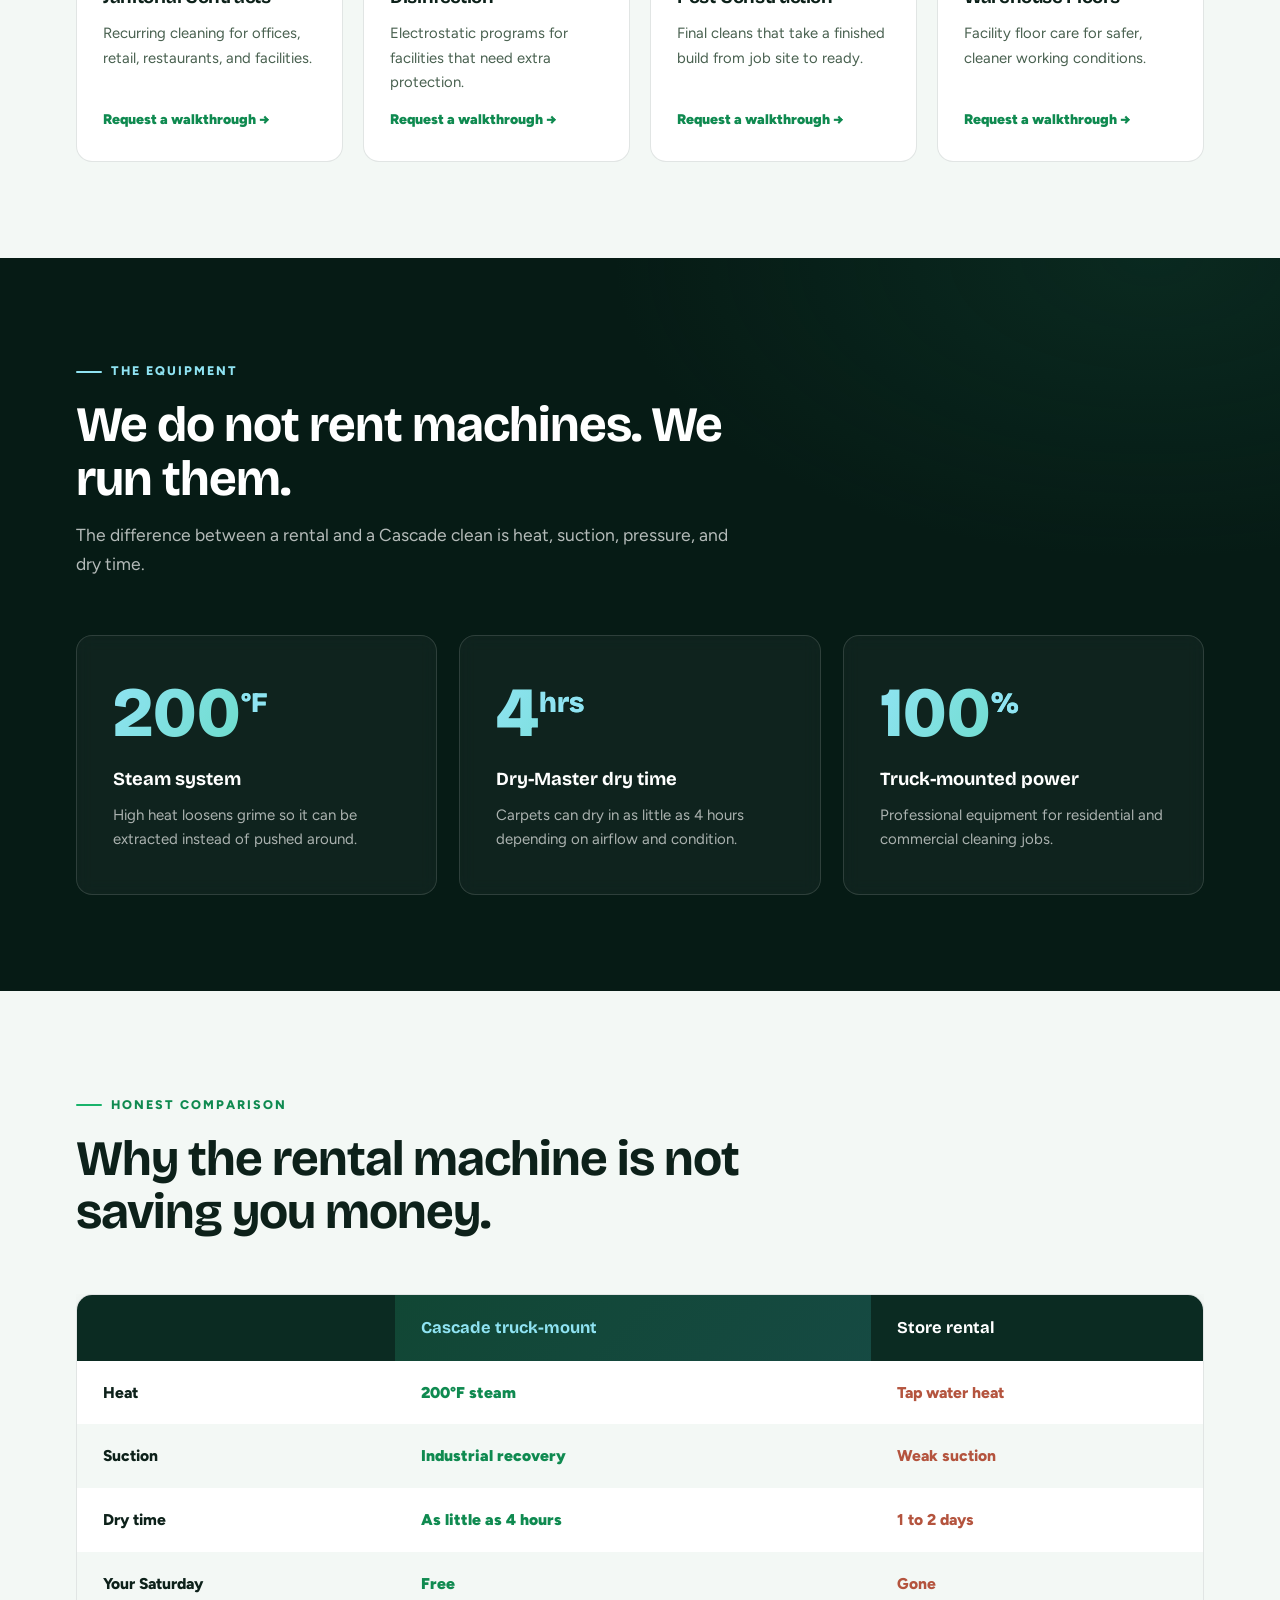
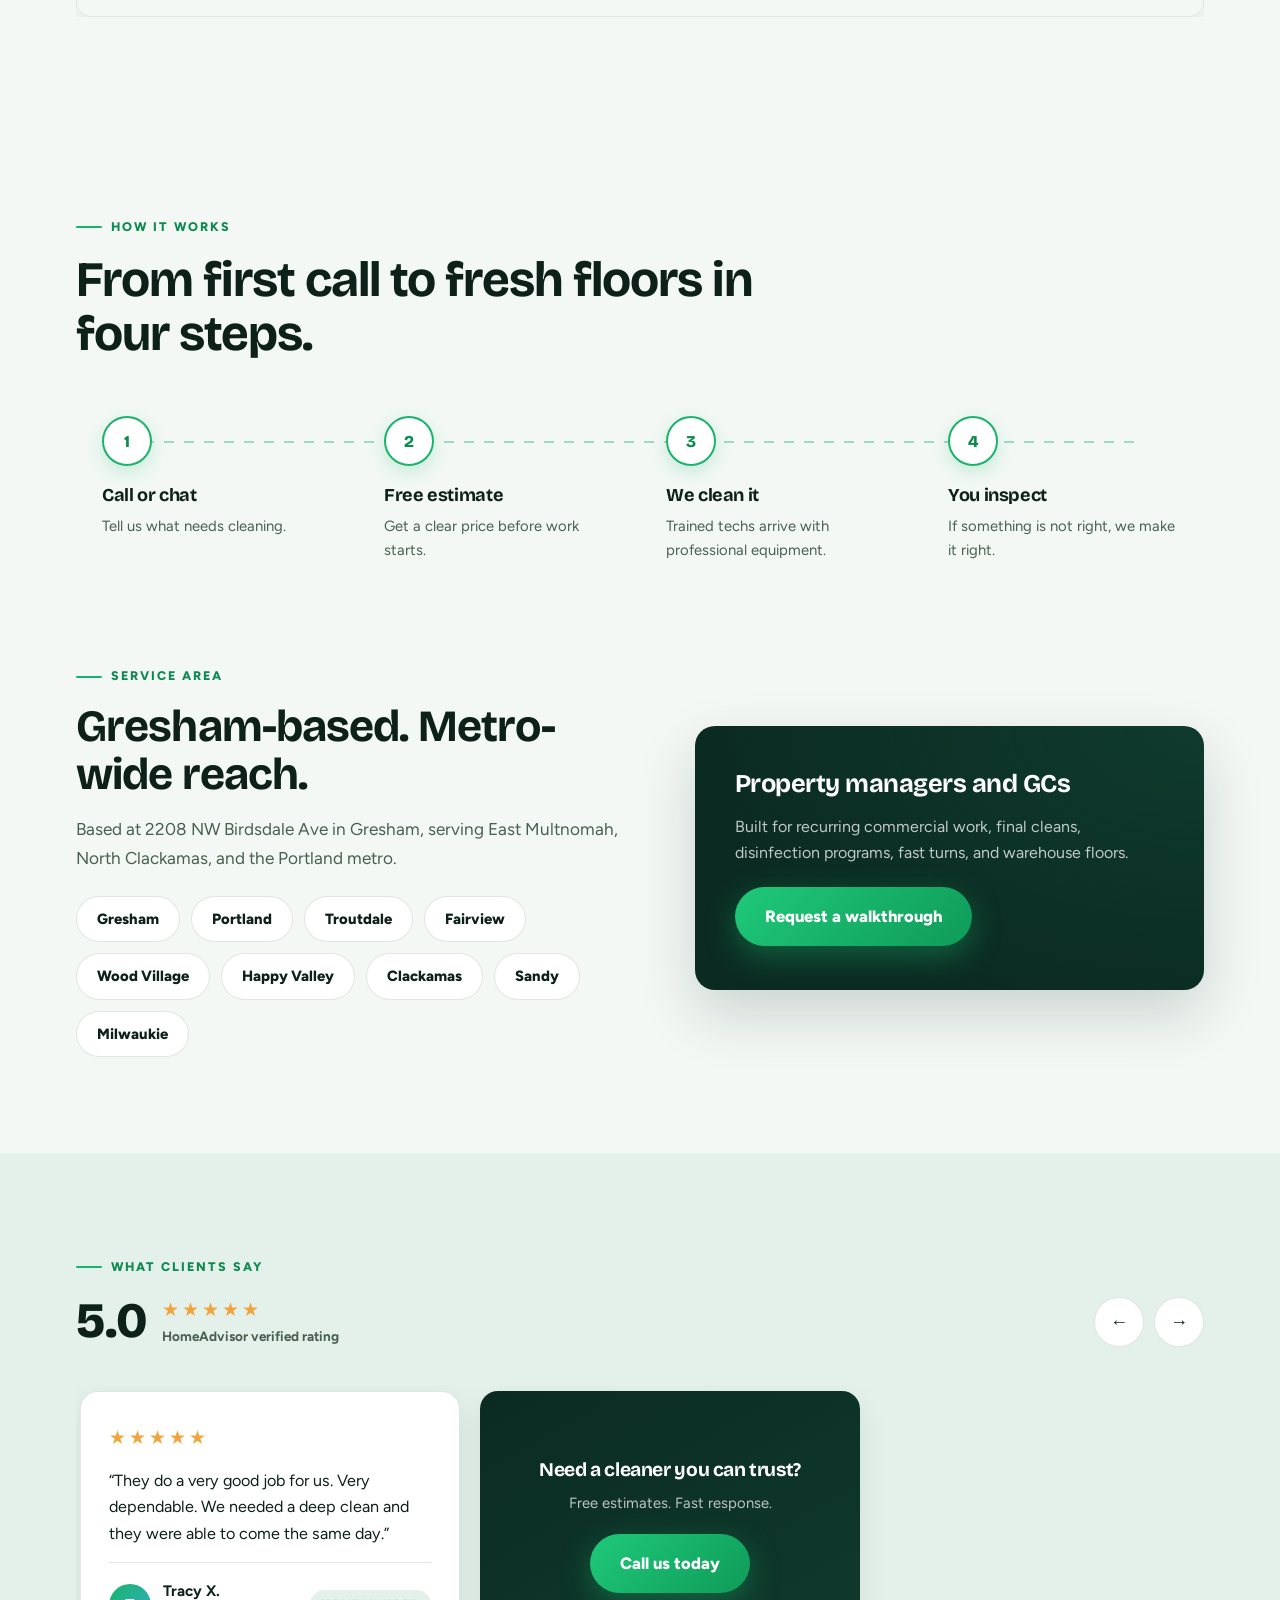
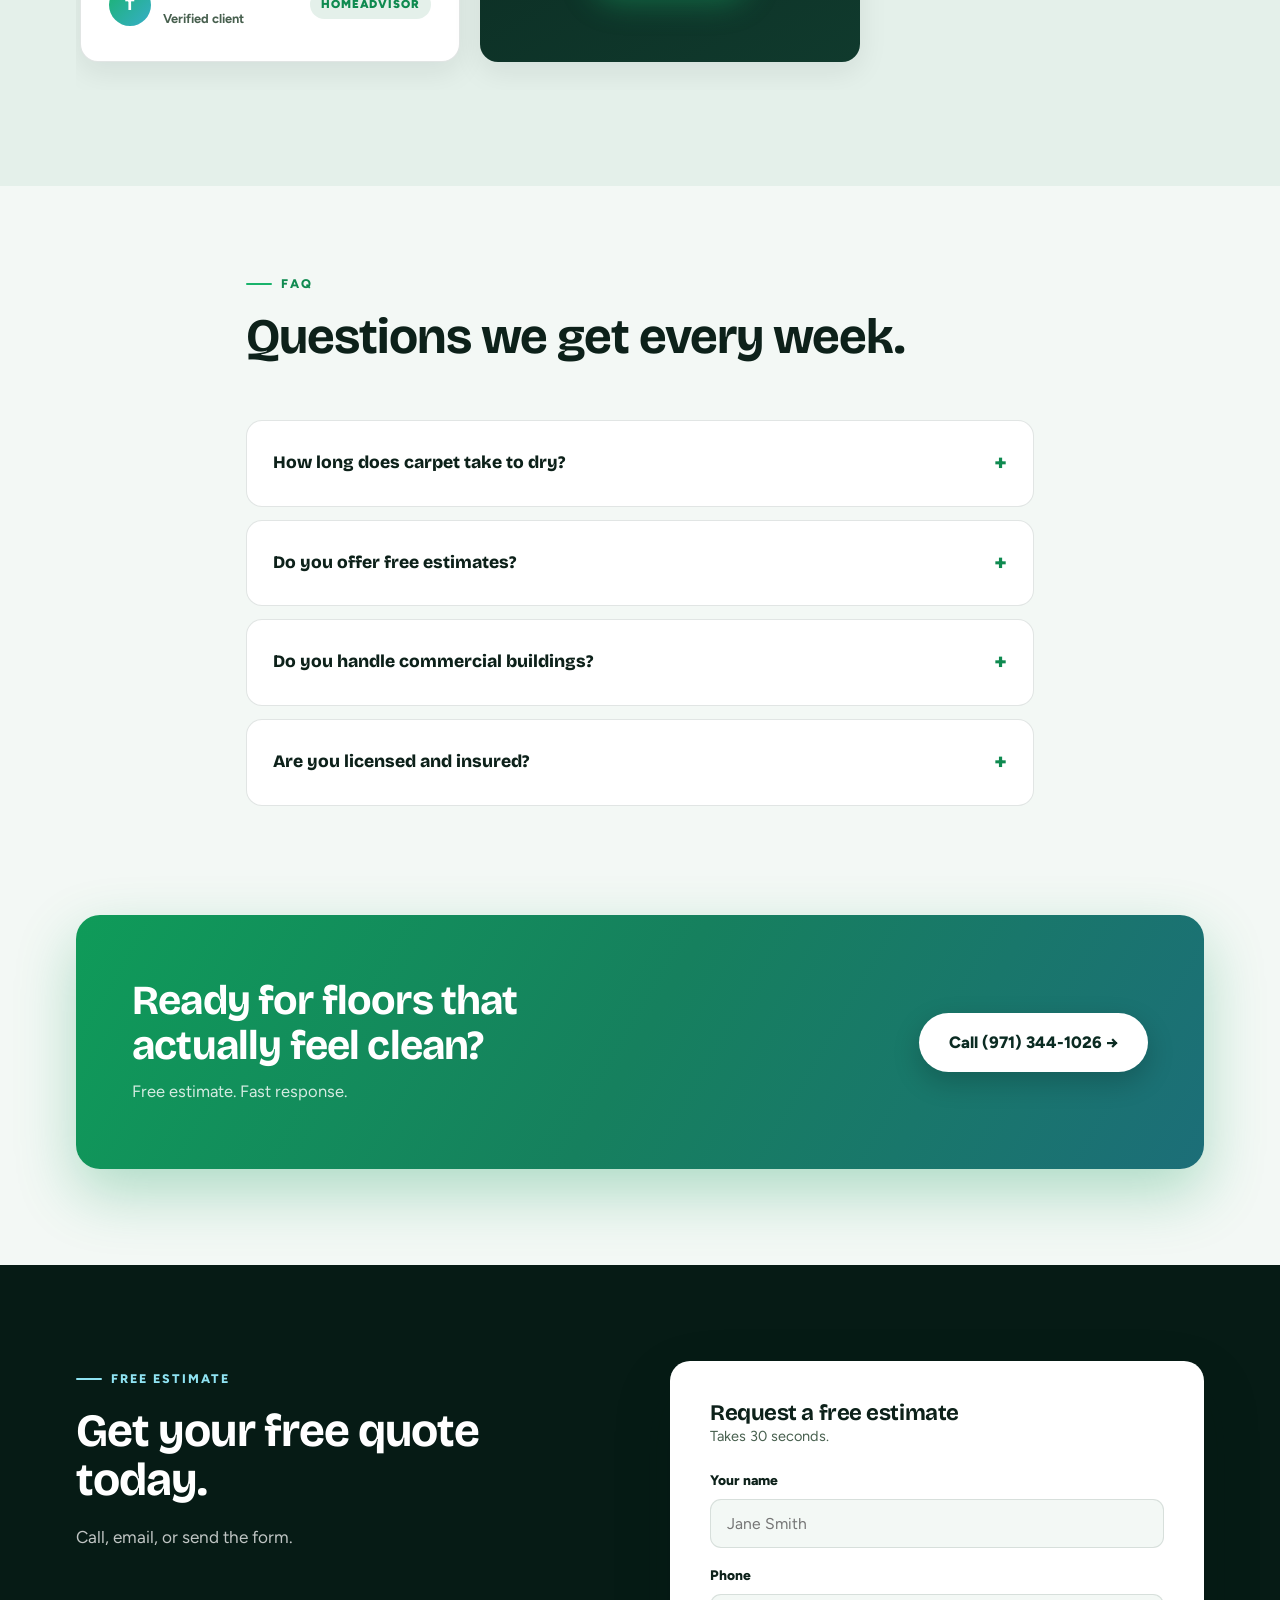
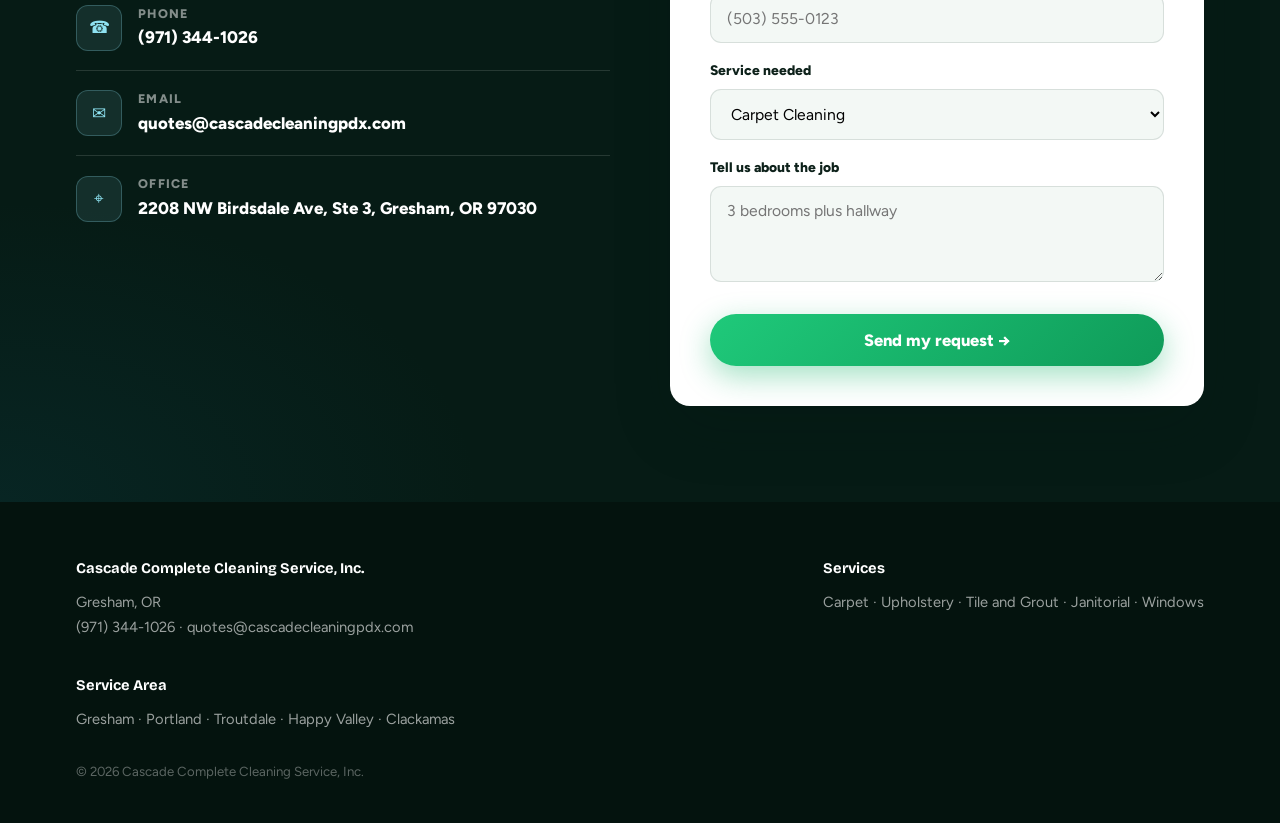
==== commit 84cbcfc2: "Use upgraded homepage layout" ====
--- a/index.html
+++ b/index.html
@@ -1,171 +1,35 @@
 <!DOCTYPE html>
 <html lang="en">
 <head>
-  <meta charset="UTF-8">
-  <meta name="viewport" content="width=device-width, initial-scale=1.0">
-  <title>Cascade Complete Cleaning Services Inc. | Carpet Cleaning & Janitorial in Gresham, OR</title>
-  <meta name="description" content="Truck-mounted steam carpet cleaning, tile and grout restoration, commercial janitorial, post-construction cleaning, window cleaning and pressure washing in Gresham and the Portland metro. Free estimates: (971) 344-1026.">
-  <meta name="keywords" content="carpet cleaning Gresham, commercial cleaning Portland, janitorial services Gresham OR, tile and grout cleaning, pet stain removal, post construction cleaning, upholstery cleaning Gresham">
-  <link rel="canonical" href="https://www.cascadecompletecleaning.com/">
-  <meta property="og:type" content="website">
-  <meta property="og:title" content="Cascade Complete Cleaning Services Inc. | Gresham, OR">
-  <meta property="og:description" content="Industrial-grade steam cleaning for carpets, tile, grout and commercial spaces across Gresham and the Portland metro. Free estimates: (971) 344-1026.">
-  <meta property="og:url" content="https://www.cascadecompletecleaning.com/">
-  <meta property="og:locale" content="en_US">
-  <meta name="geo.region" content="US-OR">
-  <meta name="geo.placename" content="Gresham">
-  <meta name="geo.position" content="45.5176;-122.4486">
-  <meta name="robots" content="index, follow">
-  <link rel="preconnect" href="https://fonts.googleapis.com">
-  <link rel="preconnect" href="https://fonts.gstatic.com" crossorigin>
-  <link href="https://fonts.googleapis.com/css2?family=Bricolage+Grotesque:opsz,wght@12..96,400;12..96,600;12..96,700;12..96,800&family=Figtree:wght@400;500;600;700&display=swap" rel="stylesheet">
-  <link rel="stylesheet" href="style.css">
-  <script type="application/ld+json">
-  {
-    "@context":"https://schema.org",
-    "@type":"LocalBusiness",
-    "@id":"https://www.cascadecompletecleaning.com/#business",
-    "name":"Cascade Complete Cleaning Services Inc.",
-    "telephone":"+19713441026",
-    "email":"quotes@cascadecleaningpdx.com",
-    "url":"https://www.cascadecompletecleaning.com/",
-    "priceRange":"$$",
-    "address":{"@type":"PostalAddress","streetAddress":"2208 NW Birdsdale Ave, Ste 3","addressLocality":"Gresham","addressRegion":"OR","postalCode":"97030","addressCountry":"US"},
-    "geo":{"@type":"GeoCoordinates","latitude":45.5176,"longitude":-122.4486},
-    "openingHoursSpecification":[{"@type":"OpeningHoursSpecification","dayOfWeek":["Monday","Tuesday","Wednesday","Thursday","Friday","Saturday"],"opens":"08:00","closes":"18:00"}],
-    "areaServed":["Gresham","Portland","Troutdale","Fairview","Wood Village","Happy Valley","Clackamas","Sandy","Damascus","Milwaukie"],
-    "sameAs":["https://www.facebook.com/p/Cascade-Complete-Cleaning-Services-100070143997991/","https://www.yelp.com/biz/cascade-cleaning-services-gresham-2","https://nextdoor.com/pages/cascade-cleaning-services-gresham-or/"],
-    "hasOfferCatalog":{"@type":"OfferCatalog","name":"Cleaning Services","itemListElement":[{"@type":"Offer","itemOffered":{"@type":"Service","name":"Carpet Cleaning"}},{"@type":"Offer","itemOffered":{"@type":"Service","name":"Upholstery Cleaning"}},{"@type":"Offer","itemOffered":{"@type":"Service","name":"Tile & Grout Cleaning"}},{"@type":"Offer","itemOffered":{"@type":"Service","name":"Pet Stain & Odor Removal"}},{"@type":"Offer","itemOffered":{"@type":"Service","name":"Commercial Janitorial Services"}},{"@type":"Offer","itemOffered":{"@type":"Service","name":"Post-Construction Cleaning"}},{"@type":"Offer","itemOffered":{"@type":"Service","name":"Window Cleaning & Pressure Washing"}}]}
-  }
-  </script>
+<meta charset="UTF-8">
+<meta name="viewport" content="width=device-width, initial-scale=1.0">
+<title>Cascade Complete Cleaning Service | Gresham OR</title>
+<meta name="description" content="Truck-mounted steam carpet cleaning, tile and grout restoration, commercial janitorial, post-construction cleaning, windows and pressure washing in Gresham and Portland metro. Free estimates: (971) 344-1026.">
+<link rel="preconnect" href="https://fonts.googleapis.com">
+<link rel="preconnect" href="https://fonts.gstatic.com" crossorigin>
+<link href="https://fonts.googleapis.com/css2?family=Bricolage+Grotesque:wght@400;600;700;800&family=Figtree:wght@400;500;600;700;800&display=swap" rel="stylesheet">
+<link rel="stylesheet" href="style.css">
 </head>
-<body>
-  <header>
-    <div class="wrap nav">
-      <a class="logo" href="#top" aria-label="Cascade Complete Cleaning Services home">
-        <svg class="logo-mark" viewBox="0 0 40 40" fill="none" aria-hidden="true"><path d="M4 28 L14 10 L20 20 L26 8 L36 28 Z" fill="#8FD8E8"/><path d="M4 28 H36 L33 33 Q20 40 7 33 Z" fill="#1E9E63"/></svg>
-        <div><b>Cascade Complete</b><span>Cleaning Services Inc.</span></div>
-      </a>
-      <nav aria-label="Main">
-        <ul class="nav-links">
-          <li><a href="#services">Services</a></li>
-          <li><a href="#equipment">Equipment</a></li>
-          <li><a href="#process">Process</a></li>
-          <li><a href="#areas">Areas</a></li>
-          <li><a href="#faq">FAQ</a></li>
-        </ul>
-      </nav>
-      <a class="nav-phone" href="tel:+19713441026">Call (971) 344-1026</a>
-    </div>
-  </header>
-
-  <main id="top">
-    <section class="hero">
-      <div id="steamField" aria-hidden="true"></div>
-      <div class="wrap">
-        <span class="eyebrow" style="color:var(--blue)">Gresham · Portland Metro · Free Estimates</span>
-        <h1>Steam-deep cleaning for your <em>carpets, tile, and entire building.</em></h1>
-        <p class="lead">Cascade Complete Cleaning Services Inc. runs industrial truck-mounted steam equipment for homes, offices, commercial buildings, post-construction projects, warehouses, windows and pressure washing across Gresham and the Portland metro.</p>
-        <div class="hero-ctas">
-          <a class="btn btn-primary" href="tel:+19713441026">Call (971) 344-1026</a>
-          <a class="btn btn-ghost" href="#quote">Get a Free Estimate</a>
-        </div>
-        <div class="badges"><div>★ 5.0 rated on HomeAdvisor</div><div>✓ Licensed & insured</div><div>✓ Same-day deep cleans often available</div></div>
-      </div>
-      <svg class="wave" viewBox="0 0 1440 70" preserveAspectRatio="none" aria-hidden="true"><path d="M0,40 C240,75 480,5 720,35 C960,65 1200,15 1440,45 L1440,70 L0,70 Z" fill="#F4F9F7"/></svg>
-    </section>
-
-    <div class="trust">
-      <div class="wrap trust-grid">
-        <div class="trust-card"><div>🛡️</div><div><b>Licensed & Insured</b><small>Residential and commercial in Oregon</small></div></div>
-        <div class="trust-card"><div>⭐</div><div><b>5.0 Star Rated</b><small>Dependable, professional cleaning</small></div></div>
-        <div class="trust-card"><div>🚚</div><div><b>Truck-Mounted Steam</b><small>HydraMaster industrial systems</small></div></div>
-        <div class="trust-card"><div>📝</div><div><b>Free Estimates</b><small>No-obligation quotes, every job</small></div></div>
-      </div>
-    </div>
-
-    <section id="services">
-      <div class="wrap">
-        <div class="sec-head"><span class="eyebrow">What We Clean</span><h2>One crew. Every surface in your home or facility.</h2><p>Residential and commercial cleaning across Gresham and the Portland metro, backed by industrial equipment and a clean, reliable process.</p></div>
-        <div class="grid">
-          <article class="card"><div class="num">01</div><h3>Carpet Cleaning</h3><p>Deep hot-water extraction with HydraMaster truck-mounted steam. Spot treatment, deodorizing and Scotch Guard protection available.</p><a href="#quote">Get a quote →</a></article>
-          <article class="card"><div class="num">02</div><h3>Upholstery Cleaning</h3><p>Sofas, sectionals, chairs and mattresses cleaned with fabric-safe methods that lift dirt, dust and allergens.</p><a href="#quote">Get a quote →</a></article>
-          <article class="card"><div class="num">03</div><h3>Tile & Grout Cleaning</h3><p>High-heat steam and recovery cleans grout lines and restores ceramic tile without just pushing grime around.</p><a href="#quote">Get a quote →</a></article>
-          <article class="card"><div class="num">04</div><h3>Area Rug Cleaning</h3><p>Careful cleaning for wool, oriental and synthetic rugs, including fringe treatment. Pickup and delivery available.</p><a href="#quote">Get a quote →</a></article>
-          <article class="card"><div class="num">05</div><h3>Pet Stain & Odor Removal</h3><p>Enzyme treatment and hot-water extraction that target odor at the source instead of masking the smell.</p><a href="#quote">Get a quote →</a></article>
-          <article class="card"><div class="num">06</div><h3>Commercial Janitorial</h3><p>Recurring janitorial contracts and deep cleans for offices, retail, restaurants, medical spaces and facilities.</p><a href="#quote">Get a quote →</a></article>
-          <article class="card"><div class="num">07</div><h3>Post-Construction Cleaning</h3><p>Dust, debris and residue removal that takes a finished build from job site to move-in ready.</p><a href="#quote">Get a quote →</a></article>
-          <article class="card"><div class="num">08</div><h3>Windows & Pressure Washing</h3><p>Streak-free window cleaning, exterior pressure washing and warehouse floor care for homes and commercial properties.</p><a href="#quote">Get a quote →</a></article>
-        </div>
-      </div>
-    </section>
-
-    <section class="equipment" id="equipment">
-      <div class="wrap">
-        <div class="sec-head"><span class="eyebrow">The Equipment</span><h2>We do not rent machines. We run them.</h2><p>The difference between a rental machine and a Cascade clean is temperature, suction, pressure and dry time.</p></div>
-        <div class="specs">
-          <div class="spec"><strong>200°F</strong><span>Steam cleaning power</span><p>High-heat steam helps break loose soil, grime and buildup so it can be extracted instead of pushed around.</p></div>
-          <div class="spec"><strong>4 hrs</strong><span>Dry-Master dry time</span><p>Carpets can dry in as little as 4 hours depending on airflow, humidity and the condition of the carpet.</p></div>
-          <div class="spec"><strong>100%</strong><span>Truck-mounted systems</span><p>HydraMaster equipment and mobile systems help the crew handle residential and commercial cleaning jobs.</p></div>
-        </div>
-      </div>
-    </section>
-
-    <section id="process">
-      <div class="wrap">
-        <div class="sec-head"><span class="eyebrow">How It Works</span><h2>From first call to fresh floors in four steps.</h2></div>
-        <div class="steps">
-          <div class="step"><h3>Call or send the form</h3><p>Tell the team what needs cleaning, where the job is, and whether it is residential or commercial.</p></div>
-          <div class="step"><h3>Free estimate</h3><p>You get a clear quote before work starts, with no surprise charges after the job is done.</p></div>
-          <div class="step"><h3>The crew cleans it</h3><p>Trained technicians arrive with professional equipment and handle the cleaning from start to finish.</p></div>
-          <div class="step"><h3>Final walkthrough</h3><p>You inspect the finished work before the crew leaves. If something is not right, they make it right.</p></div>
-        </div>
-      </div>
-    </section>
-
-    <section id="areas" style="padding-top:0">
-      <div class="wrap area">
-        <div><span class="eyebrow">Service Area</span><h2 style="font-size:clamp(1.9rem,3.4vw,2.5rem)">Serving Gresham and the entire Portland metro.</h2><p style="margin-top:14px;color:#43564E">Based at 2208 NW Birdsdale Ave in Gresham, Cascade Complete Cleaning Services Inc. serves East Multnomah, North Clackamas and the surrounding Portland metro.</p><div class="chips"><span class="chip">Gresham</span><span class="chip">Portland</span><span class="chip">Troutdale</span><span class="chip">Fairview</span><span class="chip">Wood Village</span><span class="chip">Happy Valley</span><span class="chip">Clackamas</span><span class="chip">Sandy</span><span class="chip">Damascus</span><span class="chip">Milwaukie</span><span class="chip">Boring</span><span class="chip">SE Portland</span></div></div>
-        <div class="dark-card"><h3>Commercial contracts welcome</h3><p>Property managers, general contractors and facility directors can request recurring janitorial, warehouse floor care, post-construction final cleans and electrostatic disinfection programs.</p><a class="btn btn-primary" href="#quote">Request a walkthrough</a></div>
-      </div>
-    </section>
-
-    <section class="review">
-      <div class="wrap"><span class="eyebrow">What Clients Say</span><figure class="quote-card"><div class="stars" aria-label="5 out of 5 stars">★★★★★</div><blockquote>“They do a very good job for us. Very dependable. We needed a deep clean and they were able to come the same day.”</blockquote><figcaption>Verified commercial client · HomeAdvisor review · 5.0 overall rating</figcaption></figure></div>
-    </section>
-
-    <section id="faq">
-      <div class="wrap faq-wrap">
-        <div class="sec-head"><span class="eyebrow">FAQ</span><h2>Questions we get every week.</h2></div>
-        <details><summary>How long does carpet take to dry after steam cleaning?</summary><p>With the Dry-Master system, carpets can dry in as little as 4 hours. Standard truck-mounted steam cleaning dries in 6 to 12 hours depending on airflow and humidity.</p></details>
-        <details><summary>Do you offer free estimates?</summary><p>Yes. Residential and commercial projects start with a free written estimate. Call (971) 344-1026 or use the quote form.</p></details>
-        <details><summary>Can you remove pet odor?</summary><p>Yes. The team uses enzyme treatment plus hot-water extraction to break down odor at the source. Severe cases may require pad treatment.</p></details>
-        <details><summary>Do you clean commercial buildings and warehouses?</summary><p>Yes. Services include recurring janitorial contracts, commercial deep cleans, warehouse floor care, electrostatic disinfection and post-construction final cleans.</p></details>
-        <details><summary>What areas do you serve?</summary><p>Gresham, Portland, Troutdale, Fairview, Wood Village, Happy Valley, Clackamas, Sandy, Damascus, Milwaukie and the surrounding Portland metro.</p></details>
-        <details><summary>Are you licensed and insured?</summary><p>Yes. Cascade Complete Cleaning Services Inc. is licensed and insured for residential and commercial work in Oregon.</p></details>
-      </div>
-    </section>
-
-    <section class="contact" id="quote">
-      <div class="wrap contact-grid">
-        <div><span class="eyebrow">Free Estimate</span><h2>Get your free quote today.</h2><p style="margin-top:16px;color:rgba(255,255,255,.75)">Call, email, or send the form. Same-day deep cleans are often available.</p><div class="contact-info"><div>📞 <a href="tel:+19713441026">(971) 344-1026</a></div><div>✉️ <a href="mailto:quotes@cascadecleaningpdx.com">quotes@cascadecleaningpdx.com</a></div><div>📍 2208 NW Birdsdale Ave, Ste 3, Gresham, OR 97030</div><div>🕗 Monday–Saturday, 8:00 AM–6:00 PM</div></div></div>
-        <div class="form"><h3>Request a free estimate</h3><label for="f-name">Your name</label><input id="f-name" type="text" placeholder="Jane Smith" autocomplete="name"><label for="f-phone">Phone</label><input id="f-phone" type="tel" placeholder="(503) 555-0123" autocomplete="tel"><label for="f-service">Service needed</label><select id="f-service"><option>Carpet Cleaning</option><option>Upholstery Cleaning</option><option>Tile & Grout</option><option>Area Rug Cleaning</option><option>Pet Stain & Odor</option><option>Commercial Janitorial</option><option>Post-Construction Clean</option><option>Windows / Pressure Washing</option></select><label for="f-city">City</label><input id="f-city" type="text" placeholder="Gresham" autocomplete="address-level2"><label for="f-msg">Tell us about the job</label><textarea id="f-msg" placeholder="3 bedrooms + hallway, two pet stains in the living room…"></textarea><button class="btn btn-dark" type="button" onclick="sendQuote()">Send my request</button><p class="note">This opens an email with your request filled in. For fastest service, call directly.</p></div>
-      </div>
-    </section>
-  </main>
-
-  <footer>
-    <div class="wrap foot-grid"><div><b>Cascade Complete Cleaning Services Inc.</b><br>2208 NW Birdsdale Ave, Ste 3 · Gresham, OR 97030<br><a href="tel:+19713441026" style="color:#8FD8E8;text-decoration:none">(971) 344-1026</a> · quotes@cascadecleaningpdx.com</div><div><b>Services</b><br>Carpet · Upholstery · Tile & Grout · Rugs<br>Janitorial · Post-Construction · Windows</div><div><b>Service Area</b><br>Gresham · Portland · Troutdale · Happy Valley<br>Clackamas · Sandy · Milwaukie & metro</div></div>
-    <div class="wrap" style="margin-top:28px;font-size:.8rem;color:rgba(255,255,255,.4)">© 2026 Cascade Complete Cleaning Services Inc. · Licensed & insured in Oregon</div>
-  </footer>
-
-  <button class="chat-fab" aria-label="Open chat assistant" onclick="toggleChat()">💬</button>
-  <div class="chat-panel" id="chatPanel" role="dialog" aria-label="Cascade chat assistant">
-    <div class="chat-head"><b>Cascade Assistant</b><small>Ask about services, scheduling and estimates</small></div>
-    <div class="chat-body" id="chatBody"><div class="msg bot">Hi! I can help you figure out what service you need and get you to the right next step. What do you need cleaned?</div></div>
-    <div class="quick" id="chatQuick"><button onclick="quickAsk('How much does carpet cleaning cost?')">Carpet pricing</button><button onclick="quickAsk('Can you remove pet odor?')">Pet odor</button><button onclick="quickAsk('I need a quote for my office')">Office quote</button></div>
-    <div class="chat-input"><input id="chatInput" type="text" placeholder="Type your question…" aria-label="Chat message" onkeydown="if(event.key==='Enter')sendChat()"><button onclick="sendChat()" aria-label="Send message">➤</button></div>
-  </div>
-  <script src="script.js"></script>
+<body class="page">
+<div class="announce">Same-day deep cleans often available · Free estimates · <a href="tel:+19713441026"><b>(971) 344-1026</b></a></div>
+<header><div class="wrap nav"><a class="logo" href="#top"><svg class="logo-mark" viewBox="0 0 44 44" fill="none"><path d="M5 30 L16 10 L22 21 L28 8 L39 30 Z" fill="#8FE3F2"/><path d="M5 30 H39 L35.5 36 Q22 43.5 8.5 36 Z" fill="#19B36B"/></svg><div><b>Cascade Complete</b><span>Cleaning Service, Inc.</span></div></a><nav><ul class="nav-links"><li><a href="#difference">Difference</a></li><li><a href="#services">Services</a></li><li><a href="#equipment">Equipment</a></li><li><a href="#areas">Areas</a></li><li><a href="#faq">FAQ</a></li></ul></nav><a class="nav-phone" href="tel:+19713441026">Call (971) 344-1026</a></div></header>
+<main id="top">
+<section class="hero"><div id="steamField"></div><div class="wrap"><div class="hero-tag rv"><span class="pulse"></span>Now booking in Gresham and Portland Metro</div><h1 class="rv rv-d1">Your floors have not been <span class="accent">truly clean</span> in years. We can prove it.</h1><p class="lead rv rv-d2">Cascade Complete Cleaning runs industrial truck-mounted steam systems on every job, extracting what store rentals leave behind. Carpets, tile, upholstery, and entire commercial facilities.</p><div class="hero-ctas rv rv-d3"><a class="btn btn-primary" href="tel:+19713441026">Call (971) 344-1026</a><button class="btn btn-ghost" onclick="toggleChat()">Get an instant answer</button></div><div class="hero-note rv rv-d3">Free estimates · Licensed and insured · Credit cards accepted</div><div class="hero-stats rv rv-d4"><div class="hstat"><div class="v"><span class="count" data-target="200">0</span><sup>°F</sup></div><div class="l">Steam temperature</div></div><div class="hstat"><div class="v"><span class="count" data-target="4">0</span><sup>hrs</sup></div><div class="l">Dry time</div></div><div class="hstat"><div class="v"><span class="count" data-target="29">0</span><sup>yrs</sup></div><div class="l">Experience</div></div><div class="hstat"><div class="v">5.0<sup>★</sup></div><div class="l">Rating</div></div></div></div></section>
+<div class="ticker"><div class="ticker-track" id="tickerTrack"><span>Carpet Cleaning</span><span>Tile and Grout</span><span>Commercial Janitorial</span><span>Pet Odor Removal</span><span>Upholstery</span><span>Post-Construction</span><span>Pressure Washing</span></div></div>
+<section class="ba-section" id="difference"><div class="wrap"><div class="sec-head center rv"><span class="eyebrow">The Cascade Difference</span><h2>Drag the handle. See what 200°F steam extracts.</h2><p>Years of foot traffic, pets, and rental cleanings leave grime below the surface. Hot-water extraction removes what cheap machines leave behind.</p></div><div class="ba-frame rv rv-d1" id="baFrame" tabindex="0"><div class="ba-layer ba-before"></div><div class="ba-layer ba-after"></div><span class="ba-label before">Before</span><span class="ba-label after">After Cascade</span><div class="ba-handle"></div></div></div></section>
+<section id="services" class="services-section"><div class="wrap"><div class="sec-head rv"><span class="eyebrow">What We Clean</span><h2>One crew. Every surface in your home or facility.</h2><p>Residential and commercial cleaning across Gresham and the Portland metro.</p></div><div class="tabs rv"><button class="tab active" id="tabRes" onclick="switchTab('res')">Residential</button><button class="tab" id="tabCom" onclick="switchTab('com')">Commercial</button></div><div class="svc-grid" id="gridRes"><article class="svc"><div class="svc-icon">01</div><h3>Carpet Cleaning</h3><p>HydraMaster truck-mount hot-water extraction, spot removal, deodorizing, and protection.</p><a href="#quote">Get a quote →</a></article><article class="svc"><div class="svc-icon">02</div><h3>Upholstery</h3><p>Sofas, sectionals, chairs, and mattresses cleaned with fabric-safe methods.</p><a href="#quote">Get a quote →</a></article><article class="svc"><div class="svc-icon">03</div><h3>Tile and Grout</h3><p>High-heat steam cleans grout lines and recovers soil immediately.</p><a href="#quote">Get a quote →</a></article><article class="svc"><div class="svc-icon">04</div><h3>Pet Stain and Odor</h3><p>Enzyme treatment plus pad-level extraction to target the source.</p><a href="#quote">Get a quote →</a></article><article class="svc"><div class="svc-icon">05</div><h3>Area Rugs</h3><p>Careful cleaning for wool, oriental, and synthetic rugs.</p><a href="#quote">Get a quote →</a></article><article class="svc"><div class="svc-icon">06</div><h3>Move-In / Move-Out</h3><p>Complete cleans for homes, apartments, and property turns.</p><a href="#quote">Get a quote →</a></article><article class="svc"><div class="svc-icon">07</div><h3>Window Cleaning</h3><p>Streak-free interior and exterior window cleaning.</p><a href="#quote">Get a quote →</a></article><article class="svc"><div class="svc-icon">08</div><h3>Pressure Washing</h3><p>Driveways, siding, patios, decks, and storefronts.</p><a href="#quote">Get a quote →</a></article></div><div class="svc-grid" id="gridCom" hidden><article class="svc"><div class="svc-icon">01</div><h3>Janitorial Contracts</h3><p>Recurring cleaning for offices, retail, restaurants, and facilities.</p><a href="#quote">Request a walkthrough →</a></article><article class="svc"><div class="svc-icon">02</div><h3>Disinfection</h3><p>Electrostatic programs for facilities that need extra protection.</p><a href="#quote">Request a walkthrough →</a></article><article class="svc"><div class="svc-icon">03</div><h3>Post-Construction</h3><p>Final cleans that take a finished build from job site to ready.</p><a href="#quote">Request a walkthrough →</a></article><article class="svc"><div class="svc-icon">04</div><h3>Warehouse Floors</h3><p>Facility floor care for safer, cleaner working conditions.</p><a href="#quote">Request a walkthrough →</a></article></div></div></section>
+<section class="equip" id="equipment"><div class="wrap"><div class="sec-head rv"><span class="eyebrow">The Equipment</span><h2>We do not rent machines. We run them.</h2><p>The difference between a rental and a Cascade clean is heat, suction, pressure, and dry time.</p></div><div class="spec-grid"><div class="spec"><div class="num">200<sup>°F</sup></div><b>Steam system</b><p>High heat loosens grime so it can be extracted instead of pushed around.</p></div><div class="spec"><div class="num">4<sup>hrs</sup></div><b>Dry-Master dry time</b><p>Carpets can dry in as little as 4 hours depending on airflow and condition.</p></div><div class="spec"><div class="num">100<sup>%</sup></div><b>Truck-mounted power</b><p>Professional equipment for residential and commercial cleaning jobs.</p></div></div></div></section>
+<section class="compare"><div class="wrap"><div class="sec-head rv"><span class="eyebrow">Honest Comparison</span><h2>Why the rental machine is not saving you money.</h2></div><div class="table-wrap"><table class="cmp-table"><thead><tr><th></th><th>Cascade truck-mount</th><th>Store rental</th></tr></thead><tbody><tr><td>Heat</td><td class="cmp-yes">200°F steam</td><td class="cmp-no">Tap water heat</td></tr><tr><td>Suction</td><td class="cmp-yes">Industrial recovery</td><td class="cmp-no">Weak suction</td></tr><tr><td>Dry time</td><td class="cmp-yes">As little as 4 hours</td><td class="cmp-no">1 to 2 days</td></tr><tr><td>Your Saturday</td><td class="cmp-yes">Free</td><td class="cmp-no">Gone</td></tr></tbody></table></div></div></section>
+<section id="process"><div class="wrap"><div class="sec-head rv"><span class="eyebrow">How It Works</span><h2>From first call to fresh floors in four steps.</h2></div><div class="steps"><div class="step"><div class="dot">1</div><div><h3>Call or chat</h3><p>Tell us what needs cleaning.</p></div></div><div class="step"><div class="dot">2</div><div><h3>Free estimate</h3><p>Get a clear price before work starts.</p></div></div><div class="step"><div class="dot">3</div><div><h3>We clean it</h3><p>Trained techs arrive with professional equipment.</p></div></div><div class="step"><div class="dot">4</div><div><h3>You inspect</h3><p>If something is not right, we make it right.</p></div></div></div></div></section>
+<section id="areas" class="areas-section"><div class="wrap area-flex"><div><span class="eyebrow">Service Area</span><h2>Gresham-based. Metro-wide reach.</h2><p>Based at 2208 NW Birdsdale Ave in Gresham, serving East Multnomah, North Clackamas, and the Portland metro.</p><div class="chips"><span class="chip">Gresham</span><span class="chip">Portland</span><span class="chip">Troutdale</span><span class="chip">Fairview</span><span class="chip">Wood Village</span><span class="chip">Happy Valley</span><span class="chip">Clackamas</span><span class="chip">Sandy</span><span class="chip">Milwaukie</span></div></div><div class="area-card"><h3>Property managers and GCs</h3><p>Built for recurring commercial work, final cleans, disinfection programs, fast turns, and warehouse floors.</p><a class="btn btn-primary" href="#quote">Request a walkthrough</a></div></div></section>
+<section class="review"><div class="wrap"><div class="rev-head"><div><span class="eyebrow">What Clients Say</span><div class="rev-rating"><span class="big">5.0</span><span><span class="stars">★★★★★</span><small>HomeAdvisor verified rating</small></span></div></div><div class="rev-arrows"><button onclick="scrollRevs(-1)">←</button><button onclick="scrollRevs(1)">→</button></div></div><div class="rev-strip" id="revStrip"></div></div></section>
+<section id="faq" class="faq-section"><div class="wrap faq-wrap"><div class="sec-head"><span class="eyebrow">FAQ</span><h2>Questions we get every week.</h2></div><details><summary>How long does carpet take to dry?</summary><p>With Dry-Master, as little as 4 hours. Normal dry time depends on airflow, humidity, and carpet condition.</p></details><details><summary>Do you offer free estimates?</summary><p>Yes. Every project starts with a free estimate.</p></details><details><summary>Do you handle commercial buildings?</summary><p>Yes. Janitorial contracts, deep cleans, warehouse floors, disinfection, and post-construction final cleans.</p></details><details><summary>Are you licensed and insured?</summary><p>Yes. Cascade Complete Cleaning Service, Inc. is licensed and insured for residential and commercial work in Oregon.</p></details></div></section>
+<section class="cta-section"><div class="wrap"><div class="cta-banner"><div><h2>Ready for floors that actually feel clean?</h2><p>Free estimate. Fast response.</p></div><a class="btn" href="tel:+19713441026">Call (971) 344-1026 →</a></div></div></section>
+<section class="contact" id="quote"><div class="wrap contact-grid"><div><span class="eyebrow">Free Estimate</span><h2>Get your free quote today.</h2><p class="contact-lead">Call, email, or send the form.</p><div class="contact-info"><div class="ci"><span class="ic">☎</span><div><small>Phone</small><a href="tel:+19713441026">(971) 344-1026</a></div></div><div class="ci"><span class="ic">✉</span><div><small>Email</small><a href="mailto:quotes@cascadecleaningpdx.com">quotes@cascadecleaningpdx.com</a></div></div><div class="ci"><span class="ic">⌖</span><div><small>Office</small><span class="v">2208 NW Birdsdale Ave, Ste 3, Gresham, OR 97030</span></div></div></div></div><div class="qform"><h3>Request a free estimate</h3><div class="sub">Takes 30 seconds.</div><label for="f-name">Your name</label><input id="f-name" type="text" placeholder="Jane Smith"><label for="f-phone">Phone</label><input id="f-phone" type="tel" placeholder="(503) 555-0123"><label for="f-service">Service needed</label><select id="f-service"><option>Carpet Cleaning</option><option>Upholstery Cleaning</option><option>Tile and Grout</option><option>Pet Stain and Odor</option><option>Commercial Janitorial</option><option>Post-Construction Clean</option><option>Windows / Pressure Washing</option></select><label for="f-msg">Tell us about the job</label><textarea id="f-msg" placeholder="3 bedrooms plus hallway"></textarea><button class="btn btn-primary" onclick="sendQuote()">Send my request →</button></div></div></section>
+</main>
+<footer><div class="wrap foot-grid"><div><b>Cascade Complete Cleaning Service, Inc.</b>Gresham, OR<br><a href="tel:+19713441026">(971) 344-1026</a> · <a href="mailto:quotes@cascadecleaningpdx.com">quotes@cascadecleaningpdx.com</a></div><div><b>Services</b>Carpet · Upholstery · Tile and Grout · Janitorial · Windows</div><div><b>Service Area</b>Gresham · Portland · Troutdale · Happy Valley · Clackamas</div></div><div class="wrap copyright">© 2026 Cascade Complete Cleaning Service, Inc.</div></footer>
+<a class="mob-call" href="tel:+19713441026">Tap to Call — Free Estimate</a>
+<button class="chat-fab" onclick="toggleChat()"><span class="badge" id="chatBadge"></span>💬</button><div class="chat-panel" id="chatPanel"><div class="chat-head"><div class="chat-avatar">C</div><div><b>Cascade Assistant</b><small><span class="dot"></span>Online</small></div></div><div class="chat-body" id="chatLog"><div class="msg bot">Hi! What do you need cleaned?</div></div><div class="chat-quick" id="chatQuick"><button onclick="quickAsk('How much does carpet cleaning cost?')">Carpet pricing</button><button onclick="quickAsk('Can you remove pet odor?')">Pet odor</button><button onclick="quickAsk('I need a janitorial quote for my office')">Office quote</button></div><div class="chat-input"><input id="chatInput" placeholder="Type your question" onkeydown="if(event.key==='Enter')sendChat()"><button onclick="sendChat()">➤</button></div></div>
+<script src="script.js"></script>
 </body>
 </html>
--- a/style.css
+++ b/style.css
@@ -1 +1 @@
-:root{--pine:#0C2B22;--pine2:#123A2E;--blue:#8FD8E8;--green:#1E9E63;--green2:#157A4B;--mist:#F4F9F7;--sand:#E7F1EC;--ink:#10231C;--line:rgba(12,43,34,.14);--radius:16px}*{box-sizing:border-box;margin:0;padding:0}html{scroll-behavior:smooth}body{font-family:Figtree,Arial,sans-serif;background:var(--mist);color:var(--ink);line-height:1.6}h1,h2,h3{font-family:'Bricolage Grotesque',Figtree,Arial,sans-serif;line-height:1.1}.wrap{max-width:1140px;margin:auto;padding:0 24px}.eyebrow{display:inline-block;margin-bottom:14px;color:var(--green2);font-size:.78rem;font-weight:800;text-transform:uppercase;letter-spacing:.14em}.btn{display:inline-flex;align-items:center;justify-content:center;gap:8px;padding:15px 26px;border-radius:999px;text-decoration:none;font-weight:800;border:0;cursor:pointer;transition:.15s}.btn:hover{transform:translateY(-2px)}.btn-primary{background:var(--green);color:white;box-shadow:0 12px 28px rgba(30,158,99,.28)}.btn-ghost{border:1.5px solid rgba(255,255,255,.42);color:white}.btn-dark{background:var(--pine);color:white}header{position:sticky;top:0;z-index:10;background:rgba(12,43,34,.94);backdrop-filter:blur(12px);border-bottom:1px solid rgba(255,255,255,.08)}.nav{height:72px;display:flex;align-items:center;justify-content:space-between;gap:20px}.logo{display:flex;align-items:center;gap:11px;color:white;text-decoration:none}.logo-mark{width:38px;height:38px}.logo b{display:block;font-family:'Bricolage Grotesque';font-size:1.05rem}.logo span{display:block;color:var(--blue);font-size:.7rem;text-transform:uppercase;letter-spacing:.12em}.nav-links{display:flex;list-style:none;gap:26px}.nav-links a{color:rgba(255,255,255,.84);text-decoration:none;font-weight:700;font-size:.92rem}.nav-phone{background:var(--green);color:white;text-decoration:none;border-radius:999px;padding:10px 18px;font-weight:800;white-space:nowrap}.hero{position:relative;overflow:hidden;background:linear-gradient(165deg,var(--pine),var(--pine2) 58%,#0F4A3A);color:white}.hero .wrap{position:relative;z-index:2;padding-top:94px;padding-bottom:126px}.hero h1{font-size:clamp(2.35rem,5.2vw,4.2rem);max-width:780px;font-weight:900;letter-spacing:-.025em}.hero em{font-style:normal;color:var(--blue)}.lead{max-width:610px;margin:24px 0 34px;color:rgba(255,255,255,.82);font-size:1.15rem}.hero-ctas{display:flex;gap:14px;flex-wrap:wrap}.badges{display:flex;gap:24px;flex-wrap:wrap;margin-top:42px;color:rgba(255,255,255,.76);font-size:.92rem}.steam{position:absolute;bottom:-30px;border-radius:50%;background:radial-gradient(circle,rgba(143,216,232,.34),rgba(143,216,232,0) 70%);filter:blur(6px);animation:rise linear infinite;pointer-events:none}@keyframes rise{0%{transform:translateY(0) scale(.7);opacity:0}15%{opacity:.9}100%{transform:translateY(-115vh) scale(1.8);opacity:0}}.wave{display:block;width:100%;height:70px;margin-top:-1px}.trust{padding:34px 0 8px}.trust-grid{display:grid;grid-template-columns:repeat(4,1fr);gap:18px}.trust-card,.card,.step,details,.quote-card{background:white;border:1px solid var(--line);border-radius:var(--radius)}.trust-card{padding:20px;display:flex;gap:12px;align-items:center}.trust-card b{display:block;font-family:'Bricolage Grotesque';font-size:1.03rem}.trust-card small{color:#51665d}section{padding:84px 0}.sec-head{max-width:660px;margin-bottom:46px}.sec-head h2{font-size:clamp(1.9rem,3.5vw,2.75rem);letter-spacing:-.015em}.sec-head p{margin-top:14px;color:#43564e}.grid{display:grid;grid-template-columns:repeat(4,1fr);gap:18px}.card{padding:26px 24px;display:flex;flex-direction:column;gap:12px;transition:.18s}.card:hover{transform:translateY(-4px);box-shadow:0 18px 40px rgba(12,43,34,.1)}.num{width:46px;height:46px;border-radius:12px;background:var(--sand);display:grid;place-items:center;color:var(--green2);font-family:'Bricolage Grotesque';font-weight:900}.card h3{font-size:1.1rem}.card p,.step p{color:#4e6259;font-size:.92rem}.card a{color:var(--green2);font-weight:800;text-decoration:none;margin-top:auto}.equipment{background:var(--pine);color:white}.equipment .eyebrow{color:var(--blue)}.equipment .sec-head p{color:rgba(255,255,255,.7)}.specs{display:grid;grid-template-columns:repeat(3,1fr);gap:1px;background:rgba(255,255,255,.12);border:1px solid rgba(255,255,255,.12);border-radius:var(--radius);overflow:hidden}.spec{background:var(--pine);padding:36px 30px}.spec strong{display:block;color:var(--blue);font-family:'Bricolage Grotesque';font-size:clamp(2.5rem,4.3vw,3.7rem);line-height:1}.spec span{display:block;margin:10px 0 6px;font-weight:800}.spec p{color:rgba(255,255,255,.68);font-size:.9rem}.steps{display:grid;grid-template-columns:repeat(4,1fr);gap:18px;counter-reset:step}.step{padding:26px 24px}.step:before{counter-increment:step;content:counter(step,decimal-leading-zero);font-family:'Bricolage Grotesque';font-weight:900;color:var(--blue);letter-spacing:.08em}.step h3{margin:10px 0 8px}.area{display:grid;grid-template-columns:1.1fr .9fr;gap:46px}.chips{display:flex;flex-wrap:wrap;gap:10px;margin-top:20px}.chip{background:white;border:1px solid var(--line);border-radius:999px;padding:9px 17px;font-weight:700}.dark-card{background:var(--pine);color:white;border-radius:var(--radius);padding:34px}.dark-card p{color:rgba(255,255,255,.74);margin:12px 0 22px}.review{background:var(--sand)}.quote-card{max-width:780px;padding:42px}.stars{color:#f2a33c;letter-spacing:3px;font-size:1.25rem;margin-bottom:16px}.quote-card blockquote{font-family:'Bricolage Grotesque';font-size:1.4rem;font-weight:700}.quote-card figcaption{margin-top:18px;color:#4e6259}.faq-wrap{max-width:830px}summary{cursor:pointer;list-style:none;font-family:'Bricolage Grotesque';font-size:1.05rem;font-weight:800;padding:20px 24px;display:flex;justify-content:space-between;gap:15px}summary:after{content:'+';color:var(--green2);font-size:1.35rem}details{margin-bottom:12px}details[open] summary:after{transform:rotate(45deg)}details p{padding:0 24px 22px;color:#43564e}.contact{background:var(--pine);color:white}.contact .eyebrow{color:var(--blue)}.contact-grid{display:grid;grid-template-columns:1fr 1fr;gap:54px}.contact h2{font-size:clamp(1.9rem,3.4vw,2.6rem)}.contact-info{margin-top:26px;display:grid;gap:14px}.contact-info a{color:var(--blue);text-decoration:none;font-weight:800}.form{background:white;color:var(--ink);border-radius:var(--radius);padding:34px}.form label{display:block;margin:14px 0 6px;font-size:.85rem;font-weight:800}.form input,.form select,.form textarea{width:100%;padding:13px 14px;border:1.5px solid var(--line);border-radius:10px;font:inherit;background:var(--mist)}.form textarea{min-height:92px;resize:vertical}.form button{width:100%;margin-top:20px}.note{font-size:.82rem;color:#60736b;margin-top:10px}footer{background:#08201a;color:rgba(255,255,255,.64);padding:46px 0;font-size:.9rem}.foot-grid{display:flex;justify-content:space-between;gap:30px;flex-wrap:wrap}footer b{color:white}.chat-fab{position:fixed;right:24px;bottom:24px;z-index:20;width:62px;height:62px;border:0;border-radius:50%;background:var(--green);color:white;font-size:24px;box-shadow:0 12px 32px rgba(12,43,34,.4);cursor:pointer}.chat-panel{position:fixed;right:24px;bottom:100px;z-index:21;width:min(380px,calc(100vw - 32px));height:min(560px,calc(100vh - 130px));display:none;flex-direction:column;overflow:hidden;background:white;border-radius:18px;box-shadow:0 24px 64px rgba(12,43,34,.35);border:1px solid var(--line)}.chat-panel.open{display:flex}.chat-head{background:var(--pine);color:white;padding:16px 18px}.chat-head b{display:block;font-family:'Bricolage Grotesque'}.chat-head small{color:rgba(255,255,255,.68)}.chat-body{flex:1;overflow:auto;background:var(--mist);padding:18px;display:flex;flex-direction:column;gap:12px}.msg{max-width:84%;padding:11px 15px;border-radius:14px;font-size:.92rem}.bot{align-self:flex-start;background:white;border:1px solid var(--line);border-bottom-left-radius:4px}.user{align-self:flex-end;background:var(--green);color:white;border-bottom-right-radius:4px}.quick{display:flex;gap:8px;flex-wrap:wrap;padding:0 18px 4px}.quick button{background:white;border:1px solid var(--line);border-radius:999px;padding:7px 12px;color:var(--green2);font-weight:800}.chat-input{display:flex;gap:10px;padding:14px;background:white;border-top:1px solid var(--line)}.chat-input input{flex:1;border:1.5px solid var(--line);border-radius:999px;padding:12px 14px;font:inherit}.chat-input button{width:46px;border:0;border-radius:50%;background:var(--green);color:white;font-size:18px}@media(max-width:1000px){.grid{grid-template-columns:repeat(2,1fr)}.nav-links{display:none}}@media(max-width:880px){.area,.contact-grid{grid-template-columns:1fr}.steps,.trust-grid{grid-template-columns:repeat(2,1fr)}}@media(max-width:620px){.grid,.steps,.trust-grid,.specs{grid-template-columns:1fr}.hero .wrap{padding-top:74px;padding-bottom:96px}.nav{height:68px}.logo span{display:none}.nav-phone{font-size:.82rem;padding:9px 12px}.badges{gap:12px}.quote-card{padding:28px}.form{padding:24px}}
+:root{--pine-deep:#061B15;--pine:#0B2B22;--pine-2:#103A2D;--glacier:#8FE3F2;--glacier-deep:#37AEC9;--moss:#19B36B;--moss-dark:#0F8A50;--mist:#F3F8F5;--sand:#E4F0EA;--paper:#fff;--ink:#0D211A;--muted:#48604F;--line:rgba(11,43,34,.12);--light-line:rgba(255,255,255,.13);--radius:16px;--shadow:0 24px 60px rgba(6,27,21,.16);--ease:cubic-bezier(.22,.84,.32,1)}*{margin:0;padding:0;box-sizing:border-box}html{scroll-behavior:smooth;font-family:Figtree,Arial,sans-serif;background:var(--mist);color:var(--ink);line-height:1.65;font-size:16.5px;overflow-x:hidden}.page{overflow-x:hidden}h1,h2,h3{font-family:'Bricolage Grotesque',Figtree,Arial,sans-serif;line-height:1.08;letter-spacing:-.02em}a{color:inherit}.wrap{max-width:1180px;margin:0 auto;padding:0 26px}.eyebrow{display:inline-flex;align-items:center;gap:9px;font-size:.76rem;font-weight:800;letter-spacing:.16em;text-transform:uppercase;color:var(--moss-dark);margin-bottom:16px}.eyebrow:before{content:'';width:26px;height:2px;background:var(--moss);border-radius:2px}.btn{display:inline-flex;align-items:center;justify-content:center;gap:10px;font-weight:800;font-size:1rem;padding:16px 30px;border-radius:999px;text-decoration:none;transition:.18s var(--ease);border:0;cursor:pointer;font-family:Figtree}.btn:hover{transform:translateY(-2px)}.btn-primary{background:linear-gradient(135deg,#1FC97A,#0F9B59);color:#fff;box-shadow:0 10px 30px rgba(25,179,107,.4)}.btn-ghost{background:rgba(255,255,255,.06);color:#fff;border:1.5px solid rgba(255,255,255,.3);backdrop-filter:blur(6px)}.btn-dark{background:var(--pine);color:#fff}.rv{opacity:0;transform:translateY(26px);transition:opacity .7s var(--ease),transform .7s var(--ease)}.rv.in{opacity:1;transform:none}.rv-d1{transition-delay:.08s}.rv-d2{transition-delay:.16s}.rv-d3{transition-delay:.24s}.rv-d4{transition-delay:.32s}.announce{background:var(--pine-deep);color:rgba(255,255,255,.78);font-size:.82rem;text-align:center;padding:9px 16px;font-weight:700}.announce a{color:#fff;text-decoration:none}header{position:sticky;top:0;z-index:80;background:rgba(8,30,23,.78);backdrop-filter:blur(18px) saturate(1.4);border-bottom:1px solid rgba(255,255,255,.07)}.nav{height:76px;display:flex;align-items:center;justify-content:space-between;gap:20px}.logo{display:flex;align-items:center;gap:12px;color:#fff;text-decoration:none}.logo-mark{width:42px;height:42px;filter:drop-shadow(0 2px 8px rgba(143,227,242,.35))}.logo b{font-family:'Bricolage Grotesque';font-size:1.08rem;display:block}.logo span{display:block;color:var(--glacier);font-size:.66rem;text-transform:uppercase;letter-spacing:.18em;margin-top:2px}.nav-links{display:flex;gap:30px;list-style:none}.nav-links a{color:rgba(255,255,255,.82);text-decoration:none;font-weight:700;font-size:.91rem}.nav-links a:hover{color:var(--glacier)}.nav-phone{background:linear-gradient(135deg,#1FC97A,#0F9B59);color:#fff;text-decoration:none;border-radius:999px;padding:11px 20px;font-weight:900;white-space:nowrap;box-shadow:0 6px 20px rgba(25,179,107,.35)}.hero{position:relative;overflow:hidden;background:radial-gradient(1200px 700px at 85% -10%,#16523E 0%,transparent 55%),linear-gradient(165deg,var(--pine-deep) 0%,var(--pine) 55%,#0D3B2D 100%);color:#fff;padding:0}.hero .wrap{position:relative;z-index:2;padding-top:104px;padding-bottom:80px}.hero-tag{display:inline-flex;align-items:center;gap:10px;background:rgba(143,227,242,.1);border:1px solid rgba(143,227,242,.3);color:var(--glacier);font-size:.8rem;font-weight:900;letter-spacing:.08em;text-transform:uppercase;padding:8px 18px;border-radius:999px;margin-bottom:28px}.pulse{width:8px;height:8px;border-radius:50%;background:#37E58C;box-shadow:0 0 0 0 rgba(55,229,140,.6);animation:pulse 2s infinite}@keyframes pulse{70%{box-shadow:0 0 0 11px rgba(55,229,140,0)}}.hero h1{font-size:clamp(2.6rem,6vw,4.7rem);font-weight:900;max-width:840px;letter-spacing:-.03em}.accent{background:linear-gradient(100deg,var(--glacier) 10%,#4ED6A8 90%);-webkit-background-clip:text;background-clip:text;color:transparent}.lead{margin:26px 0 38px;font-size:1.22rem;max-width:610px;color:rgba(255,255,255,.8)}.hero-ctas{display:flex;gap:16px;flex-wrap:wrap;align-items:center}.hero-note{font-size:.84rem;color:rgba(255,255,255,.55);margin-top:14px}.hero-stats{display:grid;grid-template-columns:repeat(4,auto);margin-top:64px;border-top:1px solid var(--light-line)}.hstat{padding:26px 38px 4px 0;margin-right:38px;border-right:1px solid var(--light-line)}.hstat:last-child{border-right:0;margin-right:0}.hstat .v{font-family:'Bricolage Grotesque';font-size:clamp(1.7rem,3vw,2.4rem);font-weight:900;color:var(--glacier)}.hstat .v sup{font-size:.5em}.hstat .l{font-size:.8rem;color:rgba(255,255,255,.6);font-weight:800;letter-spacing:.04em}.steam{position:absolute;bottom:-30px;border-radius:50%;background:radial-gradient(circle,rgba(143,227,242,.3),rgba(143,227,242,0) 70%);filter:blur(8px);animation:rise linear infinite;pointer-events:none;z-index:1}@keyframes rise{0%{transform:translateY(0) scale(.6);opacity:0}12%{opacity:.85}100%{transform:translateY(-120vh) scale(1.8);opacity:0}}.ticker{background:var(--pine-deep);border-top:1px solid var(--light-line);border-bottom:1px solid var(--light-line);overflow:hidden;padding:15px 0}.ticker-track{display:flex;width:max-content;animation:scroll 36s linear infinite}.ticker span{display:inline-flex;align-items:center;gap:14px;color:rgba(255,255,255,.55);font-weight:900;font-size:.86rem;letter-spacing:.12em;text-transform:uppercase;padding:0 26px;white-space:nowrap}.ticker span:after{content:'✦';color:var(--moss);font-size:.7rem}@keyframes scroll{to{transform:translateX(-50%)}}section{padding:96px 0}.sec-head{max-width:680px;margin-bottom:56px}.sec-head h2{font-size:clamp(2rem,4vw,3rem)}.sec-head p{margin-top:16px;color:var(--muted);font-size:1.06rem}.sec-head.center{margin-left:auto;margin-right:auto;text-align:center}.ba-section{background:var(--mist)}.ba-frame{position:relative;border-radius:22px;overflow:hidden;box-shadow:var(--shadow);user-select:none;touch-action:none;aspect-ratio:16/8;cursor:ew-resize;isolation:isolate;--cut:50%}.ba-layer{position:absolute;inset:0}.ba-before{background:radial-gradient(ellipse 220px 130px at 23% 38%,rgba(74,52,32,.75),transparent 70%),radial-gradient(ellipse 150px 100px at 67% 64%,rgba(58,42,26,.7),transparent 70%),linear-gradient(140deg,#9D8E74,#8A7B62)}.ba-after{background:linear-gradient(140deg,#D9D2BE,#C7BFA8);clip-path:inset(0 0 0 var(--cut))}.ba-handle{position:absolute;top:0;bottom:0;left:var(--cut);width:3px;background:#fff;box-shadow:0 0 24px rgba(0,0,0,.4);z-index:4;transform:translateX(-50%)}.ba-handle:after{content:'< >';position:absolute;top:50%;left:50%;transform:translate(-50%,-50%);width:54px;height:54px;border-radius:50%;background:#fff;color:var(--pine);font-weight:900;display:grid;place-items:center;box-shadow:0 8px 24px rgba(0,0,0,.35)}.ba-label{position:absolute;top:22px;font-family:'Bricolage Grotesque';font-weight:900;font-size:.8rem;letter-spacing:.16em;text-transform:uppercase;padding:8px 18px;border-radius:999px;z-index:3}.ba-label.before{left:22px;background:rgba(20,14,8,.65);color:#E8DCC8}.ba-label.after{right:22px;background:rgba(255,255,255,.85);color:var(--pine)}.ba-caption{text-align:center;margin-top:22px;color:var(--muted);font-size:.92rem;font-weight:700}.services-section{padding-top:40px}.tabs{display:inline-flex;background:#fff;border:1px solid var(--line);border-radius:999px;padding:5px;margin-bottom:42px;box-shadow:0 4px 16px rgba(6,27,21,.06)}.tab{border:0;background:transparent;font-family:Figtree;font-weight:900;font-size:.95rem;padding:12px 28px;border-radius:999px;cursor:pointer;color:var(--muted);transition:.2s}.tab.active{background:var(--pine);color:#fff;box-shadow:0 4px 14px rgba(6,27,21,.25)}.svc-grid{display:grid;grid-template-columns:repeat(4,1fr);gap:20px}.svc{background:#fff;border:1px solid var(--line);border-radius:var(--radius);padding:30px 26px;transition:.22s var(--ease);display:flex;flex-direction:column;gap:13px;position:relative;overflow:hidden}.svc:before{content:'';position:absolute;top:0;left:0;right:0;height:3px;background:linear-gradient(90deg,var(--moss),var(--glacier-deep));opacity:0;transition:.22s}.svc:hover{transform:translateY(-6px);box-shadow:0 22px 48px rgba(6,27,21,.13);border-color:transparent}.svc:hover:before{opacity:1}.svc-icon{width:50px;height:50px;border-radius:13px;background:linear-gradient(135deg,var(--sand),#D2E8DD);display:grid;place-items:center;color:var(--moss-dark);font-weight:900;font-family:'Bricolage Grotesque'}.svc h3{font-size:1.12rem}.svc p{font-size:.9rem;color:var(--muted);flex:1}.svc a{font-weight:900;font-size:.85rem;color:var(--moss-dark);text-decoration:none}.equip{background:radial-gradient(900px 500px at 90% 0%,#14503C44,transparent 60%),var(--pine-deep);color:#fff}.equip .eyebrow{color:var(--glacier)}.equip .eyebrow:before{background:var(--glacier)}.equip .sec-head p{color:rgba(255,255,255,.7)}.spec-grid{display:grid;grid-template-columns:repeat(3,1fr);gap:22px}.spec{background:rgba(255,255,255,.04);border:1px solid var(--light-line);padding:42px 36px;border-radius:var(--radius);backdrop-filter:blur(8px)}.spec:hover{border-color:rgba(143,227,242,.4);background:rgba(255,255,255,.07)}.spec .num{font-family:'Bricolage Grotesque';font-size:clamp(3rem,5.5vw,4.4rem);font-weight:900;background:linear-gradient(120deg,var(--glacier),#4ED6A8);-webkit-background-clip:text;background-clip:text;color:transparent;line-height:1}.spec .num sup{font-size:.4em;-webkit-text-fill-color:var(--glacier)}.spec b{display:block;margin:16px 0 8px;font-size:1.12rem;font-family:'Bricolage Grotesque'}.spec p{font-size:.91rem;color:rgba(255,255,255,.65)}.table-wrap{overflow-x:auto}.cmp-table{width:100%;border-collapse:separate;border-spacing:0;background:#fff;border-radius:var(--radius);overflow:hidden;box-shadow:0 8px 30px rgba(6,27,21,.07);border:1px solid var(--line)}.cmp-table th,.cmp-table td{padding:19px 26px;text-align:left;font-size:.95rem}.cmp-table thead th{background:var(--pine);color:#fff;font-family:'Bricolage Grotesque';font-size:1rem}.cmp-table thead th:nth-child(2){background:linear-gradient(135deg,#15966023,#37AEC923),var(--pine-2);color:var(--glacier)}.cmp-table tbody tr:nth-child(even){background:var(--mist)}.cmp-table td:first-child{font-weight:800}.cmp-yes{color:var(--moss-dark);font-weight:900}.cmp-no{color:#B4543E;font-weight:800}.steps{display:grid;grid-template-columns:repeat(4,1fr);gap:0;position:relative}.steps:before{content:'';position:absolute;top:25px;left:6%;right:6%;height:2px;background:repeating-linear-gradient(90deg,var(--moss) 0 10px,transparent 10px 20px);opacity:.4}.step{padding:0 26px;position:relative}.step .dot{width:50px;height:50px;border-radius:50%;background:#fff;border:2px solid var(--moss);color:var(--moss-dark);display:grid;place-items:center;font-family:'Bricolage Grotesque';font-weight:900;margin-bottom:20px;position:relative;z-index:2;box-shadow:0 6px 18px rgba(25,179,107,.2)}.step h3{font-size:1.1rem;margin-bottom:8px}.step p{font-size:.9rem;color:var(--muted)}.areas-section{padding-top:0}.area-flex{display:grid;grid-template-columns:1.05fr .95fr;gap:56px;align-items:center}.area-flex h2{font-size:clamp(2rem,3.6vw,2.7rem)}.area-flex p{margin-top:16px;color:var(--muted);font-size:1.04rem}.chips{display:flex;flex-wrap:wrap;gap:11px;margin-top:24px}.chip{background:#fff;border:1px solid var(--line);border-radius:999px;padding:10px 20px;font-weight:800;font-size:.9rem}.chip:hover{border-color:var(--moss);color:var(--moss-dark);transform:translateY(-2px)}.area-card{background:radial-gradient(500px 300px at 100% 0%,#16523E66,transparent),var(--pine);color:#fff;border-radius:20px;padding:44px 40px;box-shadow:var(--shadow)}.area-card h3{font-size:1.55rem;margin-bottom:12px}.area-card p{color:rgba(255,255,255,.74);font-size:.97rem;margin-bottom:20px}.area-list{display:grid;gap:11px;margin-bottom:30px;font-size:.92rem}.area-list div{color:rgba(255,255,255,.85)}.review{background:var(--sand);overflow:hidden}.rev-head{display:flex;justify-content:space-between;align-items:flex-end;gap:24px;flex-wrap:wrap;margin-bottom:38px}.rev-rating{display:flex;align-items:center;gap:14px}.rev-rating .big{font-family:'Bricolage Grotesque';font-size:3rem;font-weight:900;line-height:1}.stars{color:#F2A33C;font-size:1.15rem;letter-spacing:3px}.rev-rating small{display:block;color:var(--muted);font-size:.82rem;font-weight:700}.rev-arrows{display:flex;gap:10px}.rev-arrows button{width:50px;height:50px;border-radius:50%;border:1.5px solid var(--line);background:#fff;cursor:pointer;color:var(--pine);font-size:1.1rem}.rev-arrows button:hover{background:var(--pine);color:#fff}.rev-strip-wrap{position:relative;margin:0 -26px;padding:0 26px}.rev-strip{display:flex;gap:20px;overflow-x:auto;scroll-snap-type:x mandatory;padding:6px 4px 28px;scrollbar-width:thin;scrollbar-color:var(--moss) transparent}.rev-card{flex:0 0 min(380px,82vw);scroll-snap-align:start;background:#fff;border-radius:18px;padding:30px 28px;box-shadow:0 10px 30px rgba(6,27,21,.08);display:flex;flex-direction:column;gap:14px;border:1px solid var(--line)}.rev-card blockquote{font-size:.98rem;color:var(--ink);flex:1}.rev-meta{display:flex;align-items:center;gap:12px;border-top:1px solid var(--line);padding-top:16px}.avatar{width:42px;height:42px;border-radius:50%;background:linear-gradient(135deg,var(--moss),var(--glacier-deep));color:#fff;display:grid;place-items:center;font-weight:900;font-family:'Bricolage Grotesque';flex:none}.rev-meta b{display:block;font-size:.92rem}.rev-meta small{color:var(--muted);font-size:.78rem;font-weight:700}.rev-src{margin-left:auto;font-size:.7rem;font-weight:900;letter-spacing:.08em;text-transform:uppercase;color:var(--moss-dark);background:var(--sand);padding:5px 11px;border-radius:999px;white-space:nowrap}.cta-card{background:linear-gradient(150deg,var(--pine),var(--pine-2));color:#fff;justify-content:center;text-align:center;border:0}.cta-card p{color:rgba(255,255,255,.72);font-size:.9rem;margin:10px 0 18px}.faq-section{padding-top:80px}.faq-wrap{max-width:840px}details{background:#fff;border:1px solid var(--line);border-radius:var(--radius);margin-bottom:13px;overflow:hidden}details[open]{box-shadow:0 10px 30px rgba(6,27,21,.08)}summary{cursor:pointer;font-weight:800;font-family:'Bricolage Grotesque';font-size:1.06rem;padding:22px 26px;list-style:none;display:flex;justify-content:space-between;align-items:center;gap:16px}summary::-webkit-details-marker{display:none}summary:after{content:'+';font-size:1.5rem;color:var(--moss-dark);transition:.25s}details[open] summary:after{transform:rotate(45deg)}details p{padding:0 26px 24px;color:var(--muted);font-size:.96rem}.cta-section{padding-top:0}.cta-banner{background:linear-gradient(120deg,#0F9B59,#16805E 50%,#1C6E78);border-radius:24px;padding:64px 56px;color:#fff;display:flex;justify-content:space-between;align-items:center;gap:36px;flex-wrap:wrap;box-shadow:0 24px 60px rgba(15,155,89,.3)}.cta-banner h2{font-size:clamp(1.7rem,3.4vw,2.5rem);max-width:520px}.cta-banner p{margin-top:10px;color:rgba(255,255,255,.82)}.cta-banner .btn{background:#fff;color:var(--pine);box-shadow:0 10px 28px rgba(0,0,0,.2)}.contact{background:radial-gradient(800px 500px at 0% 100%,#0E4E5C33,transparent 60%),var(--pine-deep);color:#fff}.contact .eyebrow{color:var(--glacier)}.contact .eyebrow:before{background:var(--glacier)}.contact-grid{display:grid;grid-template-columns:1fr 1fr;gap:60px;align-items:start}.contact h2{font-size:clamp(2rem,3.6vw,2.8rem)}.contact-lead{margin-top:18px;color:rgba(255,255,255,.75);font-size:1.04rem}.contact-info{margin-top:34px;display:grid}.ci{display:flex;gap:16px;align-items:center;padding:18px 0;border-bottom:1px solid var(--light-line)}.ci:last-child{border-bottom:0}.ci .ic{width:46px;height:46px;border-radius:12px;background:rgba(143,227,242,.1);border:1px solid rgba(143,227,242,.25);display:grid;place-items:center;color:var(--glacier);flex:none}.ci small{display:block;font-size:.76rem;letter-spacing:.1em;text-transform:uppercase;color:rgba(255,255,255,.5);font-weight:800}.ci a,.ci span.v{color:#fff;text-decoration:none;font-weight:800;font-size:1.02rem}.qform{background:#fff;border-radius:20px;padding:40px;color:var(--ink);box-shadow:var(--shadow)}.qform h3{font-size:1.35rem}.qform .sub{font-size:.88rem;color:var(--muted);margin-bottom:20px}.qform label{display:block;font-weight:800;font-size:.84rem;margin:16px 0 7px}.qform input,.qform select,.qform textarea{width:100%;padding:14px 16px;border:1.5px solid var(--line);border-radius:11px;font-family:inherit;font-size:.95rem;background:var(--mist)}.qform input:focus,.qform select:focus,.qform textarea:focus{border-color:var(--moss);outline:0}.qform textarea{min-height:96px;resize:vertical}.qform button{margin-top:24px;width:100%}footer{background:#04130E;color:rgba(255,255,255,.6);padding:54px 0 40px;font-size:.89rem}.foot-grid{display:flex;justify-content:space-between;gap:34px;flex-wrap:wrap}footer b{color:#fff;font-family:'Bricolage Grotesque';display:block;margin-bottom:10px}footer a{color:rgba(255,255,255,.6);text-decoration:none}footer a:hover{color:var(--glacier)}.copyright{margin-top:30px;font-size:.8rem;color:rgba(255,255,255,.35)}.mob-call{display:none;position:fixed;bottom:0;left:0;right:0;z-index:85;background:linear-gradient(135deg,#1FC97A,#0F9B59);color:#fff;text-align:center;padding:16px;font-weight:900;font-size:1.05rem;text-decoration:none;box-shadow:0 -8px 30px rgba(6,27,21,.3)}.chat-fab{position:fixed;bottom:26px;right:26px;z-index:90;width:64px;height:64px;border-radius:50%;background:linear-gradient(135deg,#1FC97A,#0F9B59);border:0;cursor:pointer;display:grid;place-items:center;box-shadow:0 14px 38px rgba(6,27,21,.45);font-size:27px}.chat-fab:hover{transform:scale(1.09)}.chat-fab .badge{position:absolute;top:-3px;right:-3px;width:17px;height:17px;border-radius:50%;background:#FF5C39;border:2.5px solid var(--mist)}.chat-panel{position:fixed;bottom:104px;right:26px;z-index:95;width:min(390px,calc(100vw - 32px));height:min(580px,calc(100vh - 140px));background:#fff;border-radius:22px;box-shadow:0 30px 80px rgba(6,27,21,.4);display:none;flex-direction:column;overflow:hidden}.chat-panel.open{display:flex;animation:popin .3s var(--ease)}@keyframes popin{from{opacity:0;transform:translateY(16px) scale(.97)}to{opacity:1;transform:none}}.chat-head{background:linear-gradient(135deg,var(--pine-deep),var(--pine-2));color:#fff;padding:18px 22px;display:flex;align-items:center;gap:13px}.chat-avatar{width:42px;height:42px;border-radius:50%;background:linear-gradient(135deg,var(--glacier),#4ED6A8);display:grid;place-items:center;color:var(--pine-deep);font-weight:900;font-family:'Bricolage Grotesque';flex:none}.chat-head .dot{width:9px;height:9px;border-radius:50%;background:#37E58C;box-shadow:0 0 10px #37E58C;display:inline-block;margin-right:5px}.chat-head b{font-family:'Bricolage Grotesque';font-size:1.02rem;display:block}.chat-head small{font-size:.74rem;color:rgba(255,255,255,.62)}.chat-body{flex:1;overflow-y:auto;padding:20px 18px;display:flex;flex-direction:column;gap:13px;background:var(--mist)}.msg{max-width:85%;padding:12px 16px;border-radius:16px;font-size:.93rem;line-height:1.55;white-space:pre-wrap}.msg.bot{background:#fff;border:1px solid var(--line);border-bottom-left-radius:5px;align-self:flex-start;box-shadow:0 3px 10px rgba(6,27,21,.05)}.msg.user{background:linear-gradient(135deg,#1FC97A,#0F9B59);color:#fff;border-bottom-right-radius:5px;align-self:flex-end}.chat-quick{display:flex;gap:8px;flex-wrap:wrap;padding:0 18px 8px;background:var(--mist)}.chat-quick button{background:#fff;border:1.5px solid var(--line);border-radius:999px;padding:8px 14px;font-size:.8rem;font-weight:800;cursor:pointer;color:var(--moss-dark);font-family:Figtree}.chat-input{display:flex;gap:10px;padding:15px;border-top:1px solid var(--line);background:#fff}.chat-input input{flex:1;padding:13px 17px;border:1.5px solid var(--line);border-radius:999px;font-family:inherit;font-size:.93rem}.chat-input button{width:48px;height:48px;border-radius:50%;border:0;background:linear-gradient(135deg,#1FC97A,#0F9B59);color:#fff;cursor:pointer}@media(max-width:1020px){.svc-grid{grid-template-columns:repeat(2,1fr)}.nav-links{display:none}}@media(max-width:900px){.area-flex,.contact-grid,.spec-grid{grid-template-columns:1fr}.steps{grid-template-columns:1fr;gap:34px}.steps:before{display:none}.step{display:flex;gap:20px}.step .dot{flex:none;margin:0}.hero-stats{grid-template-columns:repeat(2,1fr)}.hstat{border-right:0;padding-right:0;margin-right:0}}@media(max-width:760px){.mob-call{display:block}.chat-fab{bottom:86px}.chat-panel{bottom:160px}.cta-banner{padding:42px 28px}.logo span{display:none}}@media(max-width:580px){.svc-grid{grid-template-columns:1fr}.tabs{display:grid;grid-template-columns:1fr 1fr;width:100%}.tab{padding:12px 10px}.ba-frame{aspect-ratio:16/11}.hero .wrap{padding-top:78px}.hero-stats{grid-template-columns:1fr 1fr}.qform{padding:28px}.cmp-table th,.cmp-table td{padding:14px;font-size:.84rem}}@media(prefers-reduced-motion:reduce){.rv{opacity:1;transform:none;transition:none}.steam,.pulse,.ticker-track{animation:none}}
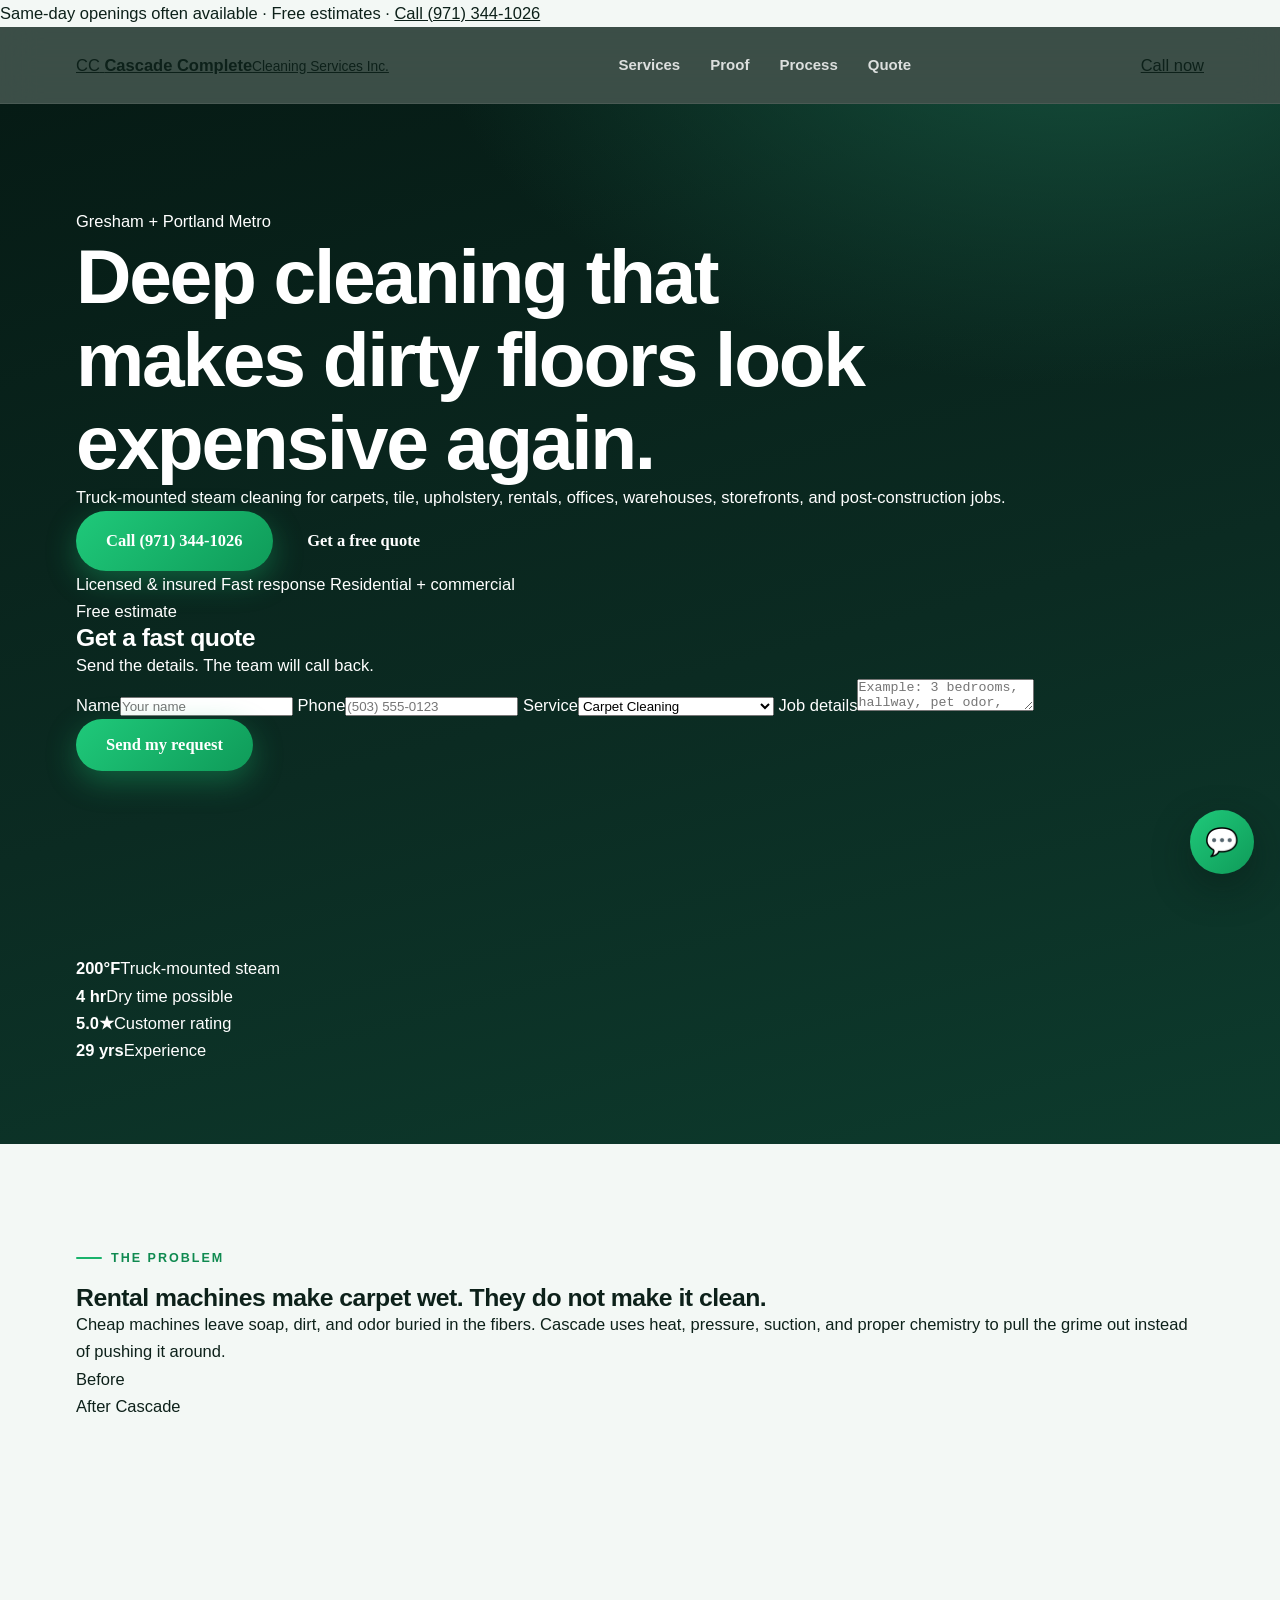
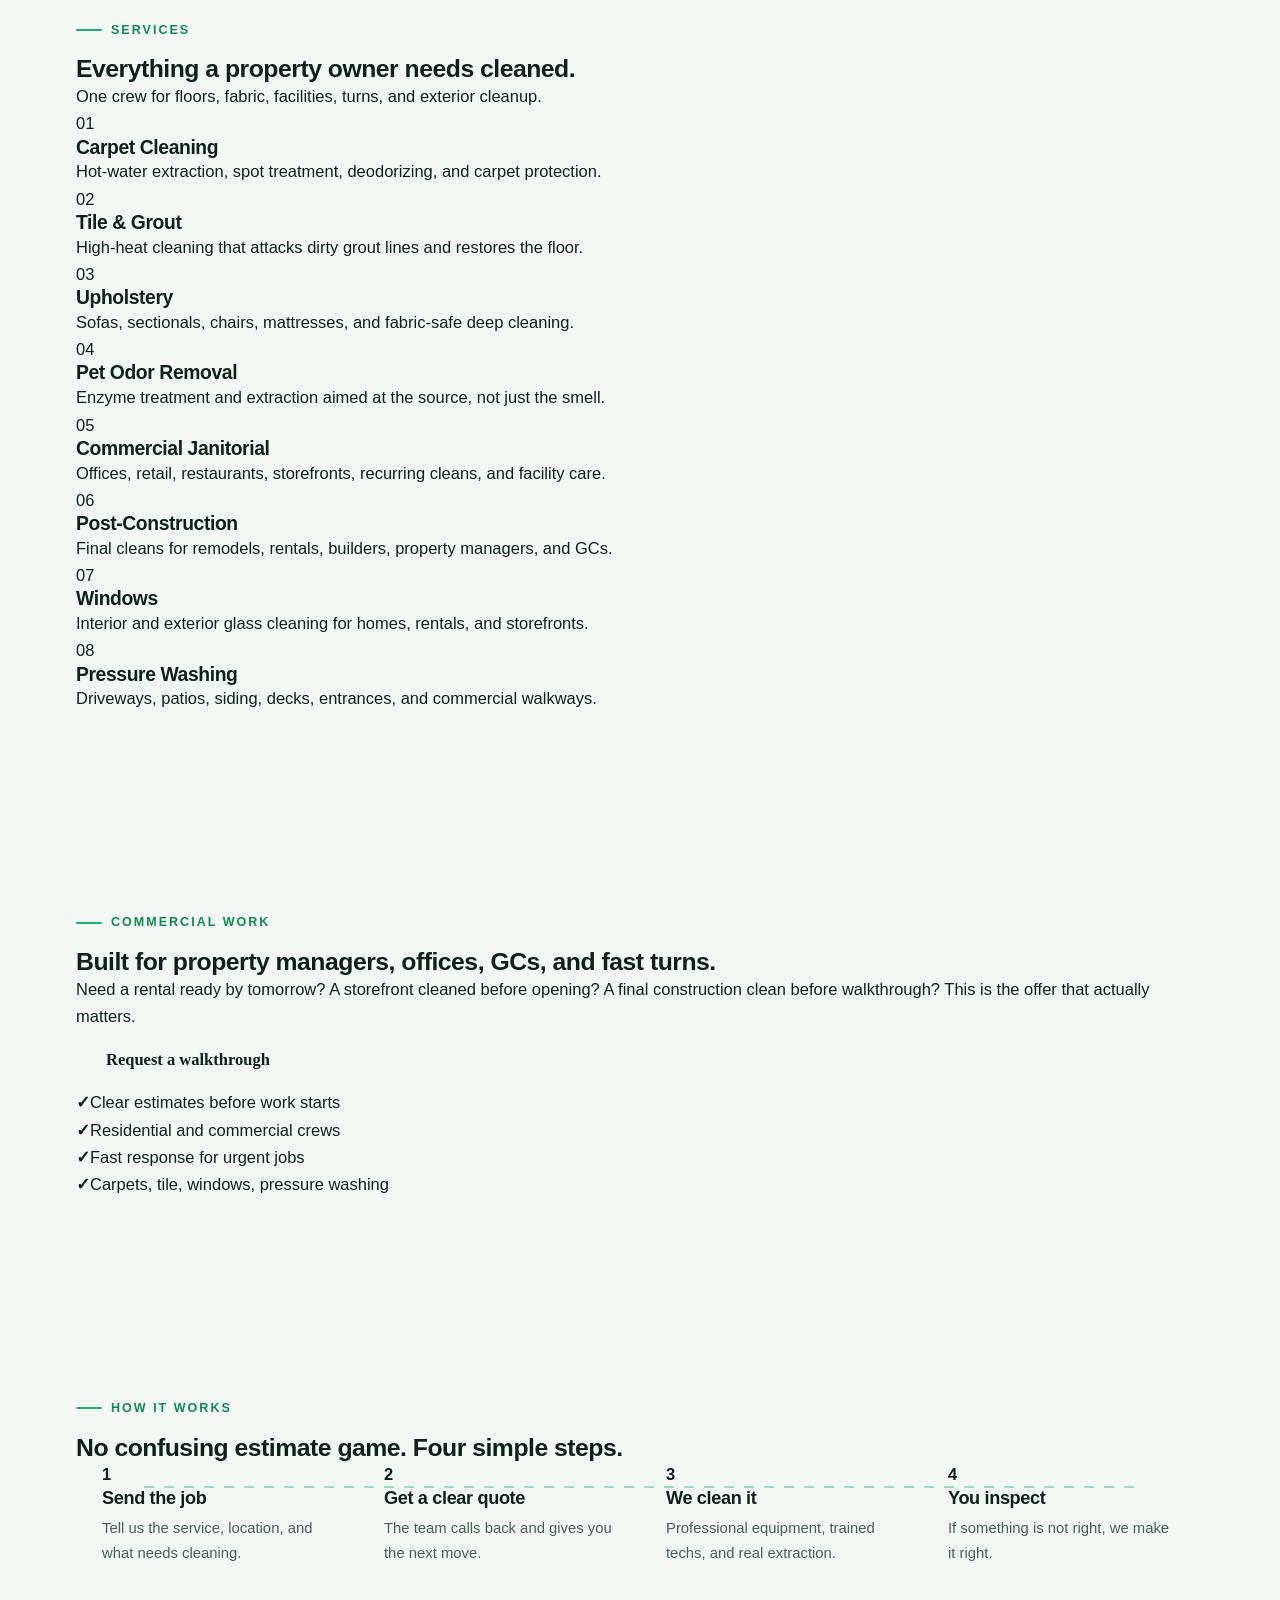
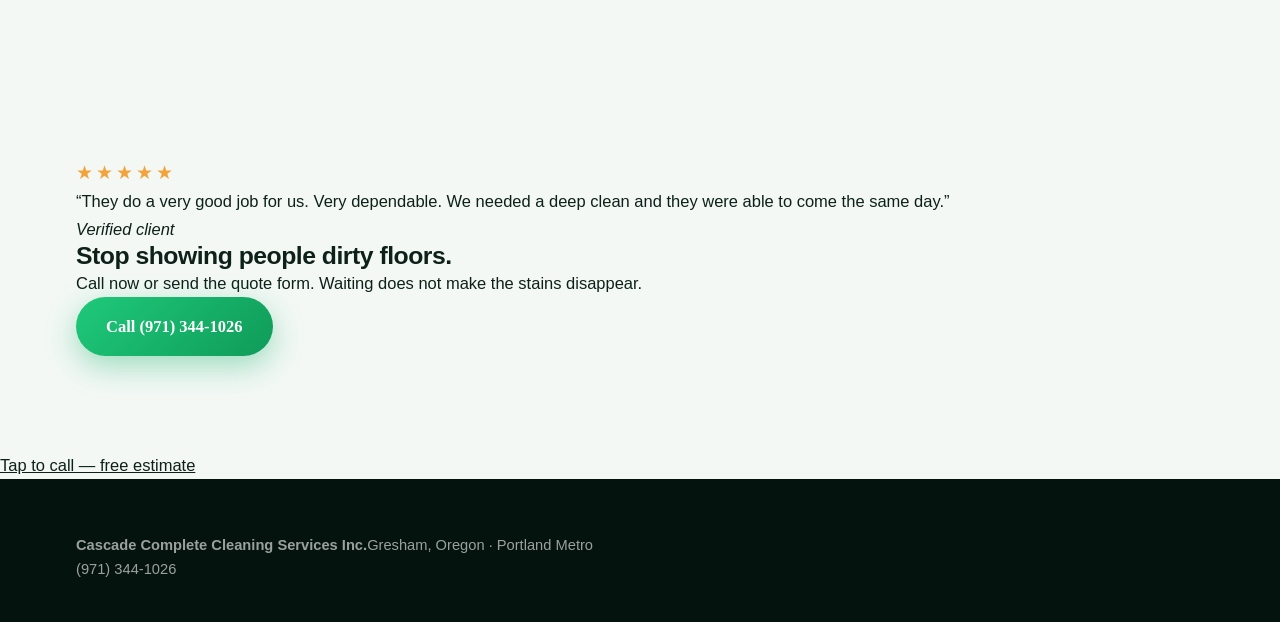
==== commit eb471b41: "Redesign Cascade Complete homepage and lead form" ====
--- a/index.html
+++ b/index.html
@@ -1,35 +1,181 @@
 <!DOCTYPE html>
 <html lang="en">
 <head>
-<meta charset="UTF-8">
-<meta name="viewport" content="width=device-width, initial-scale=1.0">
-<title>Cascade Complete Cleaning Service | Gresham OR</title>
-<meta name="description" content="Truck-mounted steam carpet cleaning, tile and grout restoration, commercial janitorial, post-construction cleaning, windows and pressure washing in Gresham and Portland metro. Free estimates: (971) 344-1026.">
-<link rel="preconnect" href="https://fonts.googleapis.com">
-<link rel="preconnect" href="https://fonts.gstatic.com" crossorigin>
-<link href="https://fonts.googleapis.com/css2?family=Bricolage+Grotesque:wght@400;600;700;800&family=Figtree:wght@400;500;600;700;800&display=swap" rel="stylesheet">
-<link rel="stylesheet" href="style.css">
+  <meta charset="UTF-8" />
+  <meta name="viewport" content="width=device-width, initial-scale=1.0" />
+  <title>Cascade Complete Cleaning Services | Gresham & Portland Metro</title>
+  <meta name="description" content="Professional truck-mounted carpet cleaning, tile and grout cleaning, upholstery, janitorial, post-construction cleaning, windows, and pressure washing in Gresham and the Portland metro." />
+  <link rel="preconnect" href="https://fonts.googleapis.com">
+  <link rel="preconnect" href="https://fonts.gstatic.com" crossorigin>
+  <link href="https://fonts.googleapis.com/css2?family=Inter:wght@400;500;600;700;800;900&family=Space+Grotesk:wght@600;700;800&display=swap" rel="stylesheet">
+  <link rel="stylesheet" href="style.css" />
 </head>
-<body class="page">
-<div class="announce">Same-day deep cleans often available · Free estimates · <a href="tel:+19713441026"><b>(971) 344-1026</b></a></div>
-<header><div class="wrap nav"><a class="logo" href="#top"><svg class="logo-mark" viewBox="0 0 44 44" fill="none"><path d="M5 30 L16 10 L22 21 L28 8 L39 30 Z" fill="#8FE3F2"/><path d="M5 30 H39 L35.5 36 Q22 43.5 8.5 36 Z" fill="#19B36B"/></svg><div><b>Cascade Complete</b><span>Cleaning Service, Inc.</span></div></a><nav><ul class="nav-links"><li><a href="#difference">Difference</a></li><li><a href="#services">Services</a></li><li><a href="#equipment">Equipment</a></li><li><a href="#areas">Areas</a></li><li><a href="#faq">FAQ</a></li></ul></nav><a class="nav-phone" href="tel:+19713441026">Call (971) 344-1026</a></div></header>
-<main id="top">
-<section class="hero"><div id="steamField"></div><div class="wrap"><div class="hero-tag rv"><span class="pulse"></span>Now booking in Gresham and Portland Metro</div><h1 class="rv rv-d1">Your floors have not been <span class="accent">truly clean</span> in years. We can prove it.</h1><p class="lead rv rv-d2">Cascade Complete Cleaning runs industrial truck-mounted steam systems on every job, extracting what store rentals leave behind. Carpets, tile, upholstery, and entire commercial facilities.</p><div class="hero-ctas rv rv-d3"><a class="btn btn-primary" href="tel:+19713441026">Call (971) 344-1026</a><button class="btn btn-ghost" onclick="toggleChat()">Get an instant answer</button></div><div class="hero-note rv rv-d3">Free estimates · Licensed and insured · Credit cards accepted</div><div class="hero-stats rv rv-d4"><div class="hstat"><div class="v"><span class="count" data-target="200">0</span><sup>°F</sup></div><div class="l">Steam temperature</div></div><div class="hstat"><div class="v"><span class="count" data-target="4">0</span><sup>hrs</sup></div><div class="l">Dry time</div></div><div class="hstat"><div class="v"><span class="count" data-target="29">0</span><sup>yrs</sup></div><div class="l">Experience</div></div><div class="hstat"><div class="v">5.0<sup>★</sup></div><div class="l">Rating</div></div></div></div></section>
-<div class="ticker"><div class="ticker-track" id="tickerTrack"><span>Carpet Cleaning</span><span>Tile and Grout</span><span>Commercial Janitorial</span><span>Pet Odor Removal</span><span>Upholstery</span><span>Post-Construction</span><span>Pressure Washing</span></div></div>
-<section class="ba-section" id="difference"><div class="wrap"><div class="sec-head center rv"><span class="eyebrow">The Cascade Difference</span><h2>Drag the handle. See what 200°F steam extracts.</h2><p>Years of foot traffic, pets, and rental cleanings leave grime below the surface. Hot-water extraction removes what cheap machines leave behind.</p></div><div class="ba-frame rv rv-d1" id="baFrame" tabindex="0"><div class="ba-layer ba-before"></div><div class="ba-layer ba-after"></div><span class="ba-label before">Before</span><span class="ba-label after">After Cascade</span><div class="ba-handle"></div></div></div></section>
-<section id="services" class="services-section"><div class="wrap"><div class="sec-head rv"><span class="eyebrow">What We Clean</span><h2>One crew. Every surface in your home or facility.</h2><p>Residential and commercial cleaning across Gresham and the Portland metro.</p></div><div class="tabs rv"><button class="tab active" id="tabRes" onclick="switchTab('res')">Residential</button><button class="tab" id="tabCom" onclick="switchTab('com')">Commercial</button></div><div class="svc-grid" id="gridRes"><article class="svc"><div class="svc-icon">01</div><h3>Carpet Cleaning</h3><p>HydraMaster truck-mount hot-water extraction, spot removal, deodorizing, and protection.</p><a href="#quote">Get a quote →</a></article><article class="svc"><div class="svc-icon">02</div><h3>Upholstery</h3><p>Sofas, sectionals, chairs, and mattresses cleaned with fabric-safe methods.</p><a href="#quote">Get a quote →</a></article><article class="svc"><div class="svc-icon">03</div><h3>Tile and Grout</h3><p>High-heat steam cleans grout lines and recovers soil immediately.</p><a href="#quote">Get a quote →</a></article><article class="svc"><div class="svc-icon">04</div><h3>Pet Stain and Odor</h3><p>Enzyme treatment plus pad-level extraction to target the source.</p><a href="#quote">Get a quote →</a></article><article class="svc"><div class="svc-icon">05</div><h3>Area Rugs</h3><p>Careful cleaning for wool, oriental, and synthetic rugs.</p><a href="#quote">Get a quote →</a></article><article class="svc"><div class="svc-icon">06</div><h3>Move-In / Move-Out</h3><p>Complete cleans for homes, apartments, and property turns.</p><a href="#quote">Get a quote →</a></article><article class="svc"><div class="svc-icon">07</div><h3>Window Cleaning</h3><p>Streak-free interior and exterior window cleaning.</p><a href="#quote">Get a quote →</a></article><article class="svc"><div class="svc-icon">08</div><h3>Pressure Washing</h3><p>Driveways, siding, patios, decks, and storefronts.</p><a href="#quote">Get a quote →</a></article></div><div class="svc-grid" id="gridCom" hidden><article class="svc"><div class="svc-icon">01</div><h3>Janitorial Contracts</h3><p>Recurring cleaning for offices, retail, restaurants, and facilities.</p><a href="#quote">Request a walkthrough →</a></article><article class="svc"><div class="svc-icon">02</div><h3>Disinfection</h3><p>Electrostatic programs for facilities that need extra protection.</p><a href="#quote">Request a walkthrough →</a></article><article class="svc"><div class="svc-icon">03</div><h3>Post-Construction</h3><p>Final cleans that take a finished build from job site to ready.</p><a href="#quote">Request a walkthrough →</a></article><article class="svc"><div class="svc-icon">04</div><h3>Warehouse Floors</h3><p>Facility floor care for safer, cleaner working conditions.</p><a href="#quote">Request a walkthrough →</a></article></div></div></section>
-<section class="equip" id="equipment"><div class="wrap"><div class="sec-head rv"><span class="eyebrow">The Equipment</span><h2>We do not rent machines. We run them.</h2><p>The difference between a rental and a Cascade clean is heat, suction, pressure, and dry time.</p></div><div class="spec-grid"><div class="spec"><div class="num">200<sup>°F</sup></div><b>Steam system</b><p>High heat loosens grime so it can be extracted instead of pushed around.</p></div><div class="spec"><div class="num">4<sup>hrs</sup></div><b>Dry-Master dry time</b><p>Carpets can dry in as little as 4 hours depending on airflow and condition.</p></div><div class="spec"><div class="num">100<sup>%</sup></div><b>Truck-mounted power</b><p>Professional equipment for residential and commercial cleaning jobs.</p></div></div></div></section>
-<section class="compare"><div class="wrap"><div class="sec-head rv"><span class="eyebrow">Honest Comparison</span><h2>Why the rental machine is not saving you money.</h2></div><div class="table-wrap"><table class="cmp-table"><thead><tr><th></th><th>Cascade truck-mount</th><th>Store rental</th></tr></thead><tbody><tr><td>Heat</td><td class="cmp-yes">200°F steam</td><td class="cmp-no">Tap water heat</td></tr><tr><td>Suction</td><td class="cmp-yes">Industrial recovery</td><td class="cmp-no">Weak suction</td></tr><tr><td>Dry time</td><td class="cmp-yes">As little as 4 hours</td><td class="cmp-no">1 to 2 days</td></tr><tr><td>Your Saturday</td><td class="cmp-yes">Free</td><td class="cmp-no">Gone</td></tr></tbody></table></div></div></section>
-<section id="process"><div class="wrap"><div class="sec-head rv"><span class="eyebrow">How It Works</span><h2>From first call to fresh floors in four steps.</h2></div><div class="steps"><div class="step"><div class="dot">1</div><div><h3>Call or chat</h3><p>Tell us what needs cleaning.</p></div></div><div class="step"><div class="dot">2</div><div><h3>Free estimate</h3><p>Get a clear price before work starts.</p></div></div><div class="step"><div class="dot">3</div><div><h3>We clean it</h3><p>Trained techs arrive with professional equipment.</p></div></div><div class="step"><div class="dot">4</div><div><h3>You inspect</h3><p>If something is not right, we make it right.</p></div></div></div></div></section>
-<section id="areas" class="areas-section"><div class="wrap area-flex"><div><span class="eyebrow">Service Area</span><h2>Gresham-based. Metro-wide reach.</h2><p>Based at 2208 NW Birdsdale Ave in Gresham, serving East Multnomah, North Clackamas, and the Portland metro.</p><div class="chips"><span class="chip">Gresham</span><span class="chip">Portland</span><span class="chip">Troutdale</span><span class="chip">Fairview</span><span class="chip">Wood Village</span><span class="chip">Happy Valley</span><span class="chip">Clackamas</span><span class="chip">Sandy</span><span class="chip">Milwaukie</span></div></div><div class="area-card"><h3>Property managers and GCs</h3><p>Built for recurring commercial work, final cleans, disinfection programs, fast turns, and warehouse floors.</p><a class="btn btn-primary" href="#quote">Request a walkthrough</a></div></div></section>
-<section class="review"><div class="wrap"><div class="rev-head"><div><span class="eyebrow">What Clients Say</span><div class="rev-rating"><span class="big">5.0</span><span><span class="stars">★★★★★</span><small>HomeAdvisor verified rating</small></span></div></div><div class="rev-arrows"><button onclick="scrollRevs(-1)">←</button><button onclick="scrollRevs(1)">→</button></div></div><div class="rev-strip" id="revStrip"></div></div></section>
-<section id="faq" class="faq-section"><div class="wrap faq-wrap"><div class="sec-head"><span class="eyebrow">FAQ</span><h2>Questions we get every week.</h2></div><details><summary>How long does carpet take to dry?</summary><p>With Dry-Master, as little as 4 hours. Normal dry time depends on airflow, humidity, and carpet condition.</p></details><details><summary>Do you offer free estimates?</summary><p>Yes. Every project starts with a free estimate.</p></details><details><summary>Do you handle commercial buildings?</summary><p>Yes. Janitorial contracts, deep cleans, warehouse floors, disinfection, and post-construction final cleans.</p></details><details><summary>Are you licensed and insured?</summary><p>Yes. Cascade Complete Cleaning Service, Inc. is licensed and insured for residential and commercial work in Oregon.</p></details></div></section>
-<section class="cta-section"><div class="wrap"><div class="cta-banner"><div><h2>Ready for floors that actually feel clean?</h2><p>Free estimate. Fast response.</p></div><a class="btn" href="tel:+19713441026">Call (971) 344-1026 →</a></div></div></section>
-<section class="contact" id="quote"><div class="wrap contact-grid"><div><span class="eyebrow">Free Estimate</span><h2>Get your free quote today.</h2><p class="contact-lead">Call, email, or send the form.</p><div class="contact-info"><div class="ci"><span class="ic">☎</span><div><small>Phone</small><a href="tel:+19713441026">(971) 344-1026</a></div></div><div class="ci"><span class="ic">✉</span><div><small>Email</small><a href="mailto:quotes@cascadecleaningpdx.com">quotes@cascadecleaningpdx.com</a></div></div><div class="ci"><span class="ic">⌖</span><div><small>Office</small><span class="v">2208 NW Birdsdale Ave, Ste 3, Gresham, OR 97030</span></div></div></div></div><div class="qform"><h3>Request a free estimate</h3><div class="sub">Takes 30 seconds.</div><label for="f-name">Your name</label><input id="f-name" type="text" placeholder="Jane Smith"><label for="f-phone">Phone</label><input id="f-phone" type="tel" placeholder="(503) 555-0123"><label for="f-service">Service needed</label><select id="f-service"><option>Carpet Cleaning</option><option>Upholstery Cleaning</option><option>Tile and Grout</option><option>Pet Stain and Odor</option><option>Commercial Janitorial</option><option>Post-Construction Clean</option><option>Windows / Pressure Washing</option></select><label for="f-msg">Tell us about the job</label><textarea id="f-msg" placeholder="3 bedrooms plus hallway"></textarea><button class="btn btn-primary" onclick="sendQuote()">Send my request →</button></div></div></section>
-</main>
-<footer><div class="wrap foot-grid"><div><b>Cascade Complete Cleaning Service, Inc.</b>Gresham, OR<br><a href="tel:+19713441026">(971) 344-1026</a> · <a href="mailto:quotes@cascadecleaningpdx.com">quotes@cascadecleaningpdx.com</a></div><div><b>Services</b>Carpet · Upholstery · Tile and Grout · Janitorial · Windows</div><div><b>Service Area</b>Gresham · Portland · Troutdale · Happy Valley · Clackamas</div></div><div class="wrap copyright">© 2026 Cascade Complete Cleaning Service, Inc.</div></footer>
-<a class="mob-call" href="tel:+19713441026">Tap to Call — Free Estimate</a>
-<button class="chat-fab" onclick="toggleChat()"><span class="badge" id="chatBadge"></span>💬</button><div class="chat-panel" id="chatPanel"><div class="chat-head"><div class="chat-avatar">C</div><div><b>Cascade Assistant</b><small><span class="dot"></span>Online</small></div></div><div class="chat-body" id="chatLog"><div class="msg bot">Hi! What do you need cleaned?</div></div><div class="chat-quick" id="chatQuick"><button onclick="quickAsk('How much does carpet cleaning cost?')">Carpet pricing</button><button onclick="quickAsk('Can you remove pet odor?')">Pet odor</button><button onclick="quickAsk('I need a janitorial quote for my office')">Office quote</button></div><div class="chat-input"><input id="chatInput" placeholder="Type your question" onkeydown="if(event.key==='Enter')sendChat()"><button onclick="sendChat()">➤</button></div></div>
-<script src="script.js"></script>
+<body>
+  <div class="topbar">Same-day openings often available · Free estimates · <a href="tel:+19713441026">Call (971) 344-1026</a></div>
+
+  <header class="site-header">
+    <div class="wrap nav">
+      <a class="brand" href="#top" aria-label="Cascade Complete home">
+        <span class="brand-mark">CC</span>
+        <span><strong>Cascade Complete</strong><small>Cleaning Services Inc.</small></span>
+      </a>
+      <nav class="nav-links" aria-label="Main navigation">
+        <a href="#services">Services</a>
+        <a href="#proof">Proof</a>
+        <a href="#process">Process</a>
+        <a href="#quote">Quote</a>
+      </nav>
+      <a class="header-call" href="tel:+19713441026">Call now</a>
+    </div>
+  </header>
+
+  <main id="top">
+    <section class="hero">
+      <div class="orb orb-one"></div>
+      <div class="orb orb-two"></div>
+      <div class="wrap hero-grid">
+        <div class="hero-copy reveal">
+          <div class="pill"><span></span> Gresham + Portland Metro</div>
+          <h1>Deep cleaning that makes dirty floors look expensive again.</h1>
+          <p class="hero-lead">Truck-mounted steam cleaning for carpets, tile, upholstery, rentals, offices, warehouses, storefronts, and post-construction jobs.</p>
+          <div class="hero-actions">
+            <a class="btn btn-primary" href="tel:+19713441026">Call (971) 344-1026</a>
+            <a class="btn btn-secondary" href="#quote">Get a free quote</a>
+          </div>
+          <div class="trust-row" aria-label="Trust points">
+            <span>Licensed & insured</span>
+            <span>Fast response</span>
+            <span>Residential + commercial</span>
+          </div>
+        </div>
+
+        <aside class="quote-card reveal delay-1" id="quote">
+          <div class="quote-head">
+            <span class="mini-eyebrow">Free estimate</span>
+            <h2>Get a fast quote</h2>
+            <p>Send the details. The team will call back.</p>
+          </div>
+          <form id="leadForm" action="https://formsubmit.co/ajax/valeriisabadash2@gmail.com" method="POST">
+            <input type="hidden" name="_subject" value="New Cascade Complete Cleaning Lead" />
+            <input type="hidden" name="_template" value="table" />
+            <input type="hidden" name="_captcha" value="false" />
+            <label>Name<input name="name" id="f-name" type="text" placeholder="Your name" autocomplete="name" required></label>
+            <label>Phone<input name="phone" id="f-phone" type="tel" placeholder="(503) 555-0123" autocomplete="tel" required></label>
+            <label>Service<select name="service" id="f-service" required><option>Carpet Cleaning</option><option>Tile & Grout</option><option>Upholstery</option><option>Pet Stain / Odor</option><option>Commercial Janitorial</option><option>Post-Construction</option><option>Windows / Pressure Washing</option></select></label>
+            <label>Job details<textarea name="details" id="f-msg" placeholder="Example: 3 bedrooms, hallway, pet odor, Gresham"></textarea></label>
+            <button class="btn btn-primary form-btn" type="submit">Send my request</button>
+            <p class="form-status" id="formStatus" role="status"></p>
+          </form>
+        </aside>
+      </div>
+
+      <div class="wrap proof-strip reveal delay-2" id="proof">
+        <div><strong>200°F</strong><span>Truck-mounted steam</span></div>
+        <div><strong>4 hr</strong><span>Dry time possible</span></div>
+        <div><strong>5.0★</strong><span>Customer rating</span></div>
+        <div><strong>29 yrs</strong><span>Experience</span></div>
+      </div>
+    </section>
+
+    <section class="pain-section">
+      <div class="wrap pain-grid">
+        <div class="section-copy reveal">
+          <span class="eyebrow">The problem</span>
+          <h2>Rental machines make carpet wet. They do not make it clean.</h2>
+          <p>Cheap machines leave soap, dirt, and odor buried in the fibers. Cascade uses heat, pressure, suction, and proper chemistry to pull the grime out instead of pushing it around.</p>
+        </div>
+        <div class="before-after reveal delay-1" aria-label="Before and after cleaning visual">
+          <div class="ba dirty"><span>Before</span></div>
+          <div class="ba clean"><span>After Cascade</span></div>
+        </div>
+      </div>
+    </section>
+
+    <section class="services" id="services">
+      <div class="wrap">
+        <div class="section-copy center reveal">
+          <span class="eyebrow">Services</span>
+          <h2>Everything a property owner needs cleaned.</h2>
+          <p>One crew for floors, fabric, facilities, turns, and exterior cleanup.</p>
+        </div>
+        <div class="service-grid">
+          <article class="service-card reveal"><span>01</span><h3>Carpet Cleaning</h3><p>Hot-water extraction, spot treatment, deodorizing, and carpet protection.</p></article>
+          <article class="service-card reveal delay-1"><span>02</span><h3>Tile & Grout</h3><p>High-heat cleaning that attacks dirty grout lines and restores the floor.</p></article>
+          <article class="service-card reveal delay-2"><span>03</span><h3>Upholstery</h3><p>Sofas, sectionals, chairs, mattresses, and fabric-safe deep cleaning.</p></article>
+          <article class="service-card reveal"><span>04</span><h3>Pet Odor Removal</h3><p>Enzyme treatment and extraction aimed at the source, not just the smell.</p></article>
+          <article class="service-card reveal delay-1"><span>05</span><h3>Commercial Janitorial</h3><p>Offices, retail, restaurants, storefronts, recurring cleans, and facility care.</p></article>
+          <article class="service-card reveal delay-2"><span>06</span><h3>Post-Construction</h3><p>Final cleans for remodels, rentals, builders, property managers, and GCs.</p></article>
+          <article class="service-card reveal"><span>07</span><h3>Windows</h3><p>Interior and exterior glass cleaning for homes, rentals, and storefronts.</p></article>
+          <article class="service-card reveal delay-1"><span>08</span><h3>Pressure Washing</h3><p>Driveways, patios, siding, decks, entrances, and commercial walkways.</p></article>
+        </div>
+      </div>
+    </section>
+
+    <section class="commercial">
+      <div class="wrap split">
+        <div class="panel dark reveal">
+          <span class="eyebrow light">Commercial work</span>
+          <h2>Built for property managers, offices, GCs, and fast turns.</h2>
+          <p>Need a rental ready by tomorrow? A storefront cleaned before opening? A final construction clean before walkthrough? This is the offer that actually matters.</p>
+          <a class="btn btn-light" href="#quote">Request a walkthrough</a>
+        </div>
+        <div class="checklist reveal delay-1">
+          <div><b>✓</b><span>Clear estimates before work starts</span></div>
+          <div><b>✓</b><span>Residential and commercial crews</span></div>
+          <div><b>✓</b><span>Fast response for urgent jobs</span></div>
+          <div><b>✓</b><span>Carpets, tile, windows, pressure washing</span></div>
+        </div>
+      </div>
+    </section>
+
+    <section class="process" id="process">
+      <div class="wrap">
+        <div class="section-copy center reveal">
+          <span class="eyebrow">How it works</span>
+          <h2>No confusing estimate game. Four simple steps.</h2>
+        </div>
+        <div class="steps">
+          <div class="step reveal"><b>1</b><h3>Send the job</h3><p>Tell us the service, location, and what needs cleaning.</p></div>
+          <div class="step reveal delay-1"><b>2</b><h3>Get a clear quote</h3><p>The team calls back and gives you the next move.</p></div>
+          <div class="step reveal delay-2"><b>3</b><h3>We clean it</h3><p>Professional equipment, trained techs, and real extraction.</p></div>
+          <div class="step reveal delay-3"><b>4</b><h3>You inspect</h3><p>If something is not right, we make it right.</p></div>
+        </div>
+      </div>
+    </section>
+
+    <section class="reviews">
+      <div class="wrap review-grid">
+        <div class="review-card reveal">
+          <div class="stars">★★★★★</div>
+          <blockquote>“They do a very good job for us. Very dependable. We needed a deep clean and they were able to come the same day.”</blockquote>
+          <cite>Verified client</cite>
+        </div>
+        <div class="final-cta reveal delay-1">
+          <h2>Stop showing people dirty floors.</h2>
+          <p>Call now or send the quote form. Waiting does not make the stains disappear.</p>
+          <a class="btn btn-primary" href="tel:+19713441026">Call (971) 344-1026</a>
+        </div>
+      </div>
+    </section>
+  </main>
+
+  <a class="mobile-call" href="tel:+19713441026">Tap to call — free estimate</a>
+  <button class="chat-fab" type="button" onclick="toggleChat()">💬</button>
+  <div class="chat-panel" id="chatPanel" aria-live="polite">
+    <div class="chat-head"><strong>Cascade Assistant</strong><button type="button" onclick="toggleChat()">×</button></div>
+    <div class="chat-log" id="chatLog"><div class="msg bot">What do you need cleaned?</div></div>
+    <div class="quick-row"><button onclick="quickAsk('How much does carpet cleaning cost?')">Pricing</button><button onclick="quickAsk('Can you remove pet odor?')">Pet odor</button><button onclick="quickAsk('Do you clean offices?')">Office</button></div>
+    <div class="chat-input"><input id="chatInput" placeholder="Type here" onkeydown="if(event.key==='Enter')sendChat()"><button onclick="sendChat()">Send</button></div>
+  </div>
+
+  <footer>
+    <div class="wrap footer-grid">
+      <div><strong>Cascade Complete Cleaning Services Inc.</strong><span>Gresham, Oregon · Portland Metro</span></div>
+      <a href="tel:+19713441026">(971) 344-1026</a>
+    </div>
+  </footer>
+
+  <script type="application/ld+json">{"@context":"https://schema.org","@type":"LocalBusiness","name":"Cascade Complete Cleaning Services Inc.","telephone":"+19713441026","address":{"@type":"PostalAddress","addressLocality":"Gresham","addressRegion":"OR"},"areaServed":["Gresham OR","Portland OR","Troutdale OR","Happy Valley OR","Clackamas OR"],"serviceType":["Carpet cleaning","Tile and grout cleaning","Commercial janitorial","Upholstery cleaning","Post-construction cleaning"]}</script>
+  <script src="script.js"></script>
 </body>
 </html>
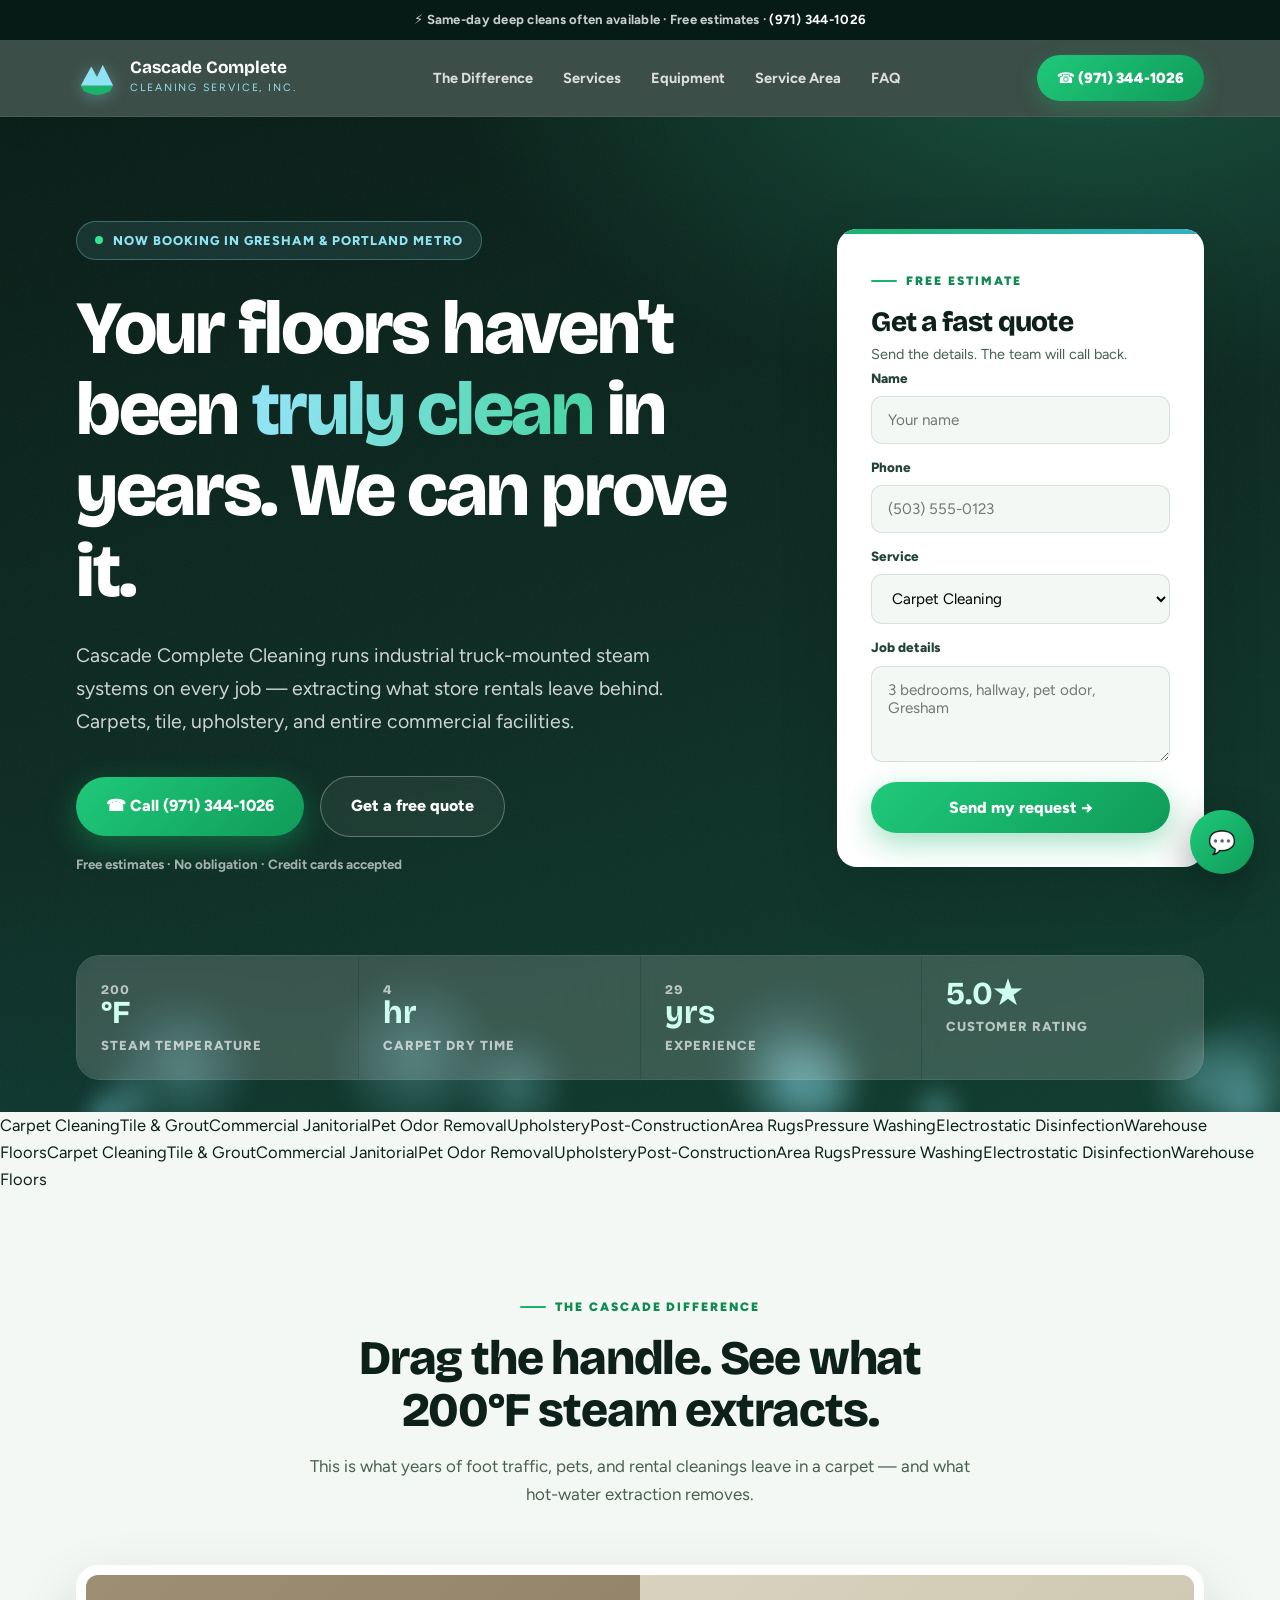
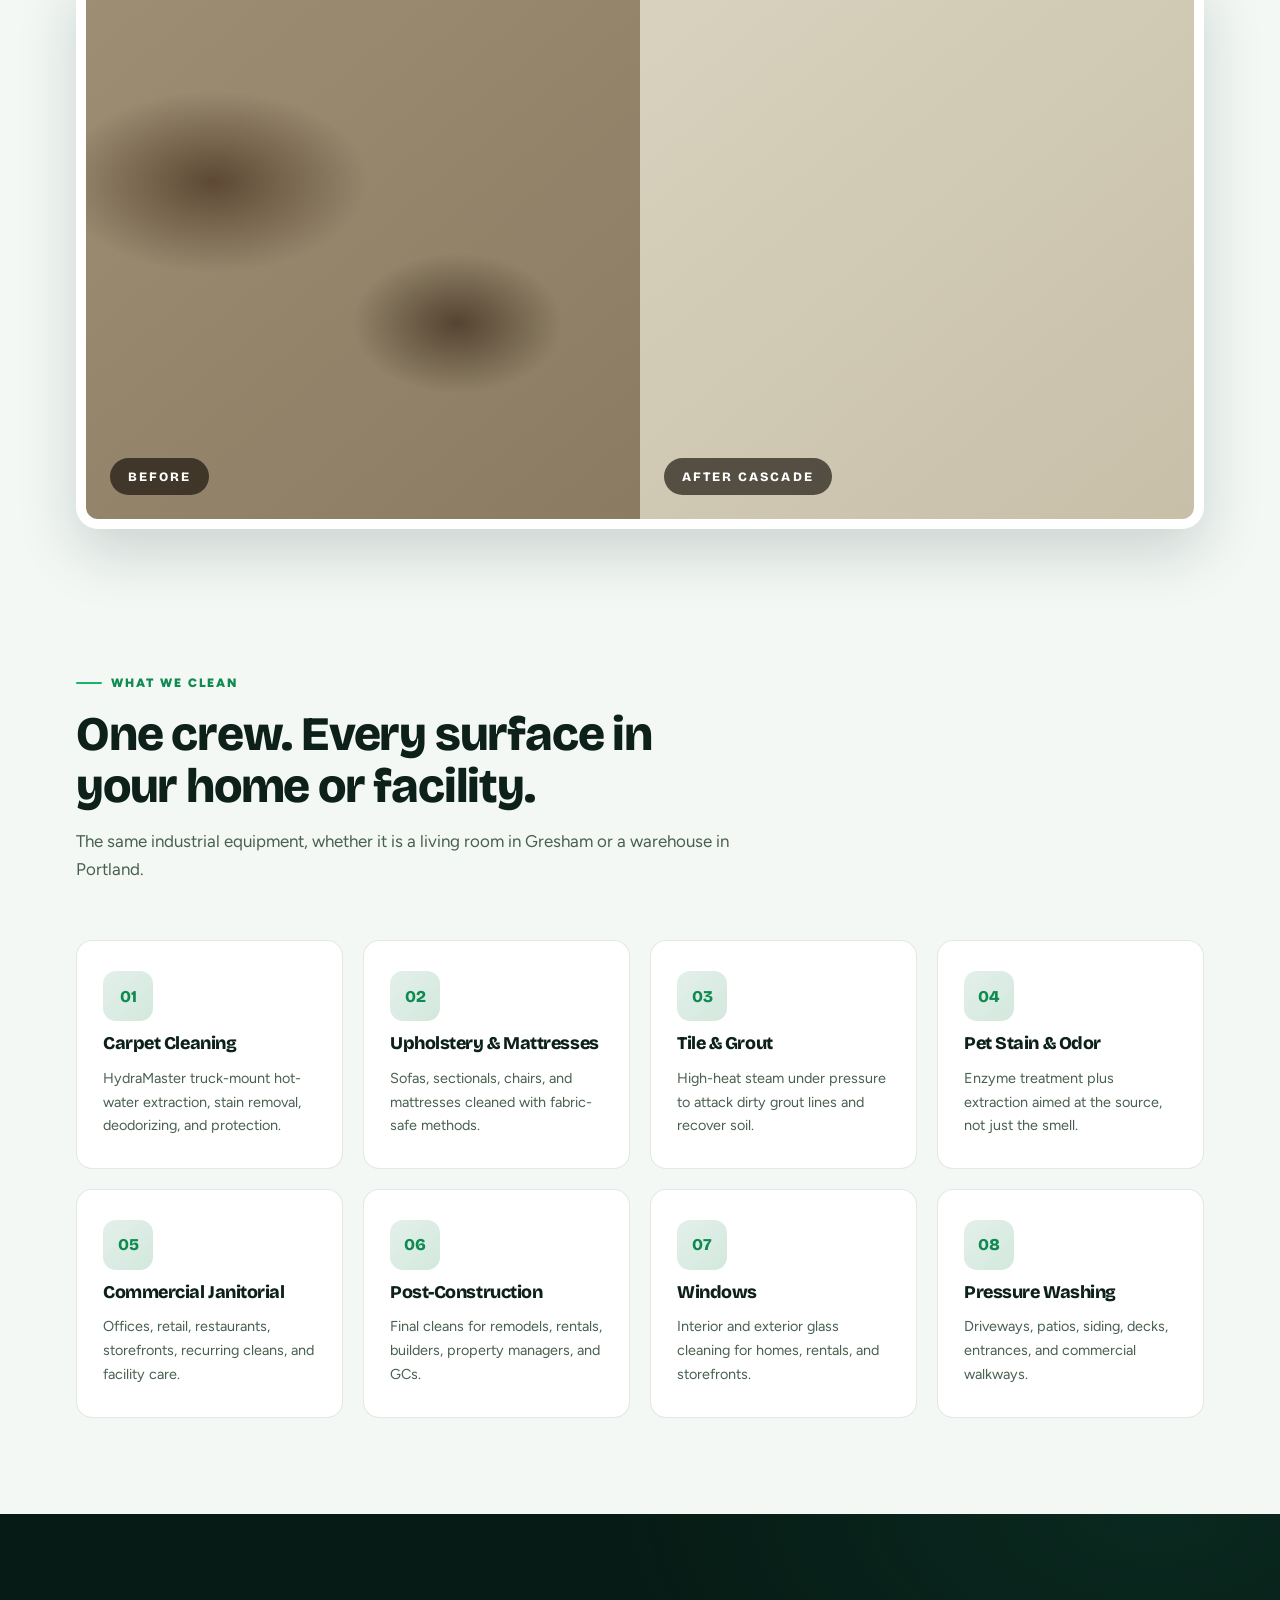
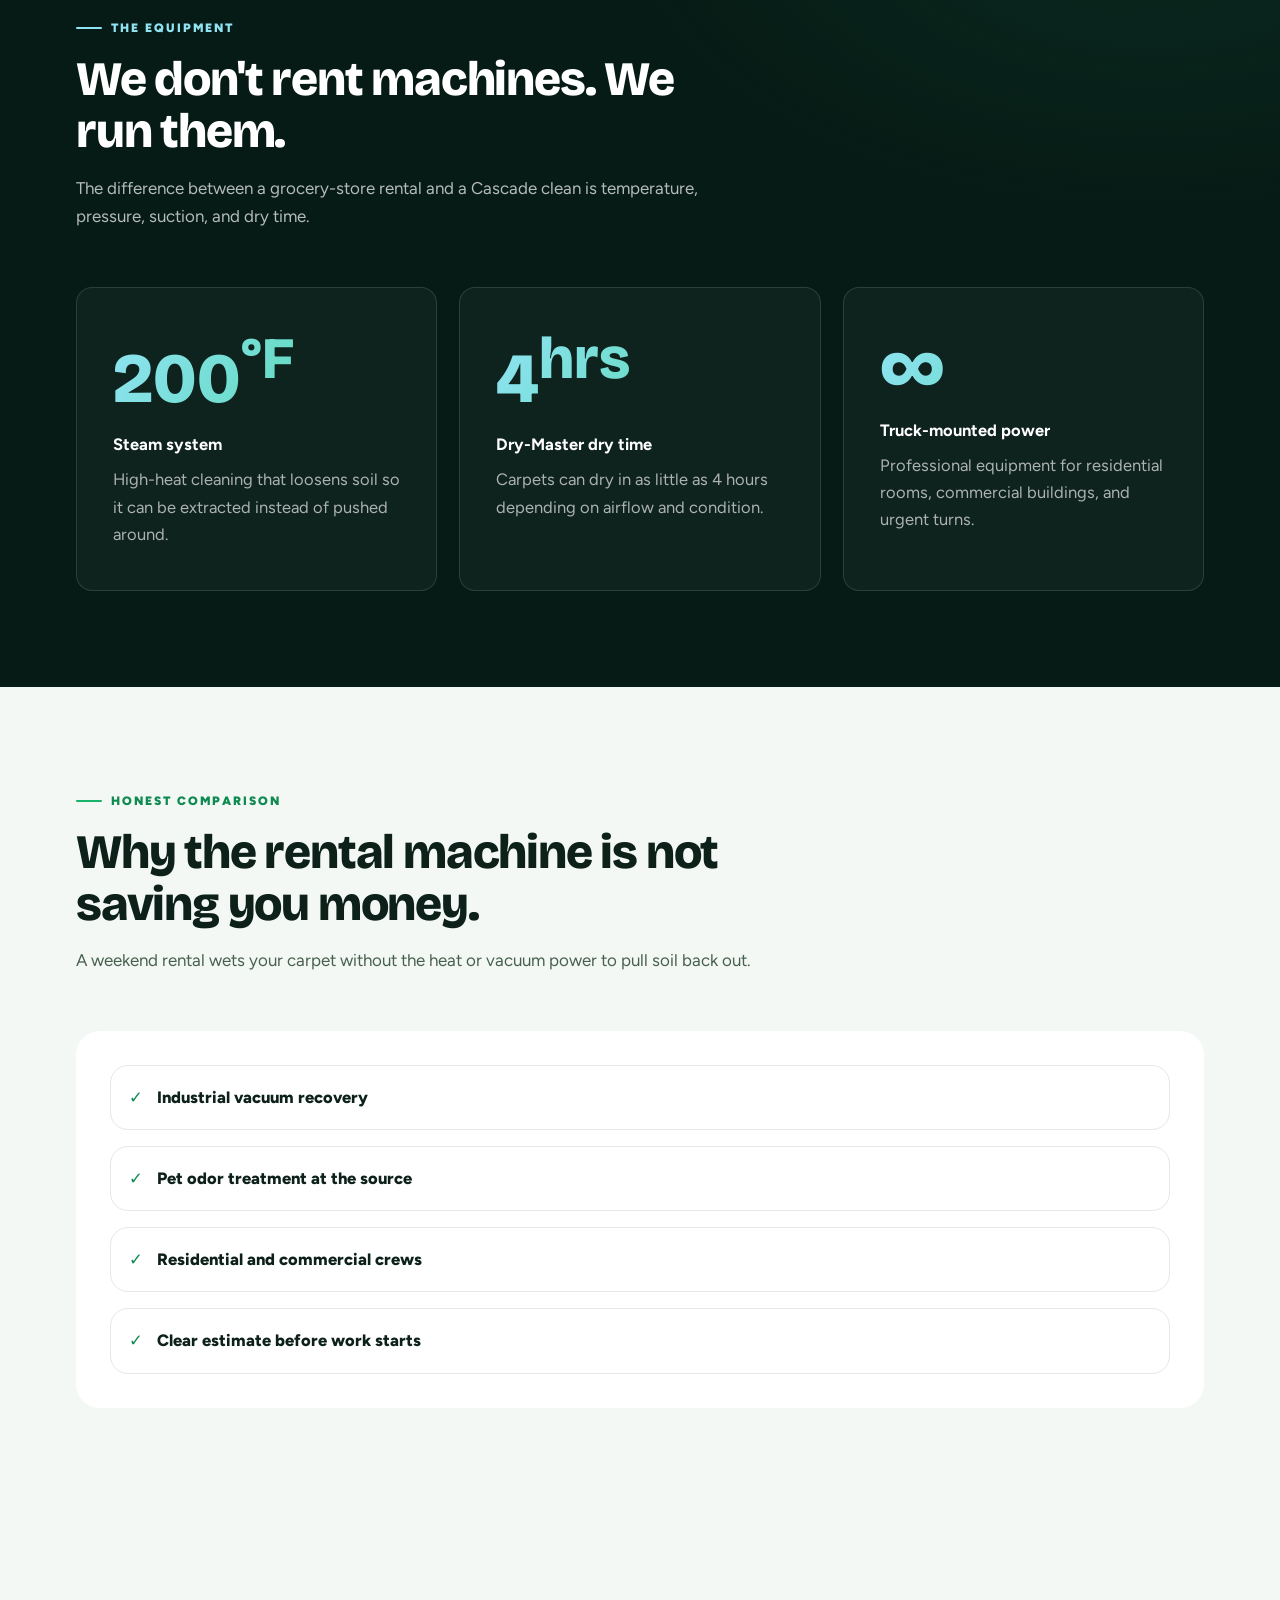
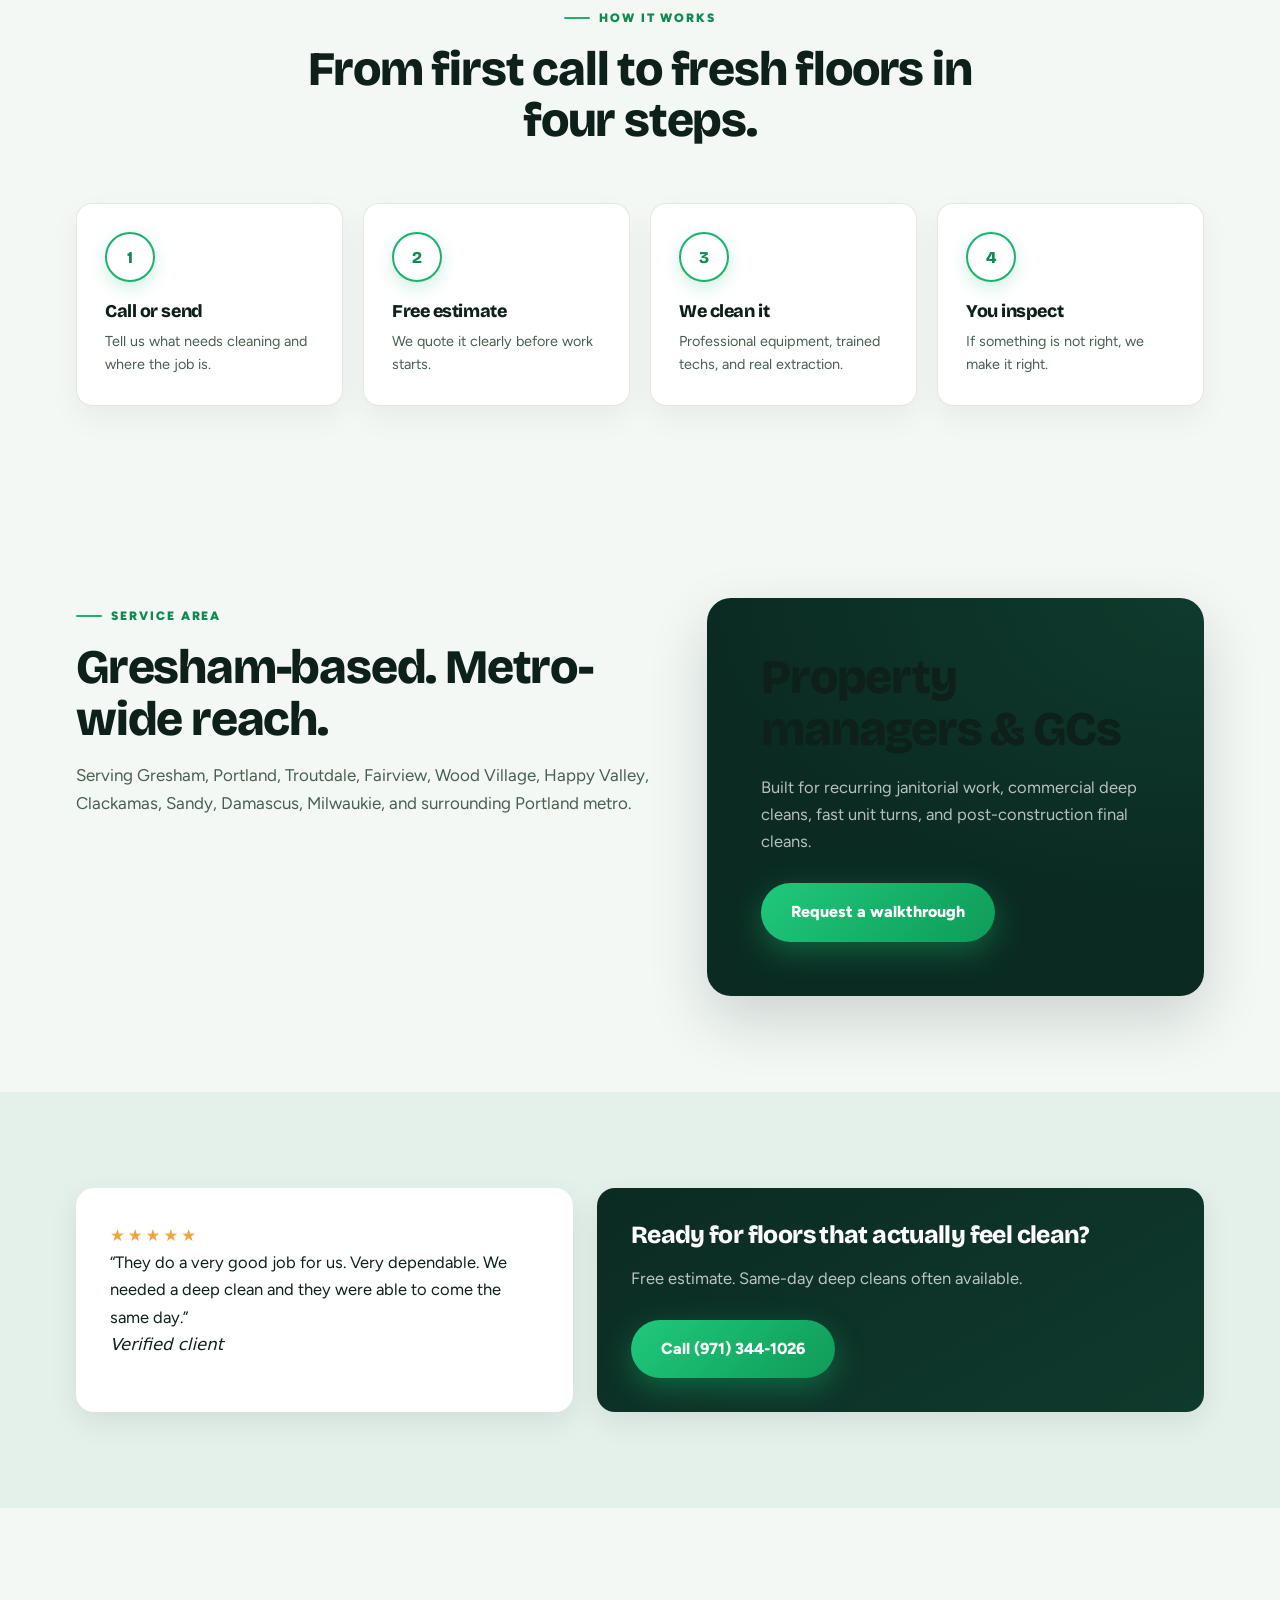
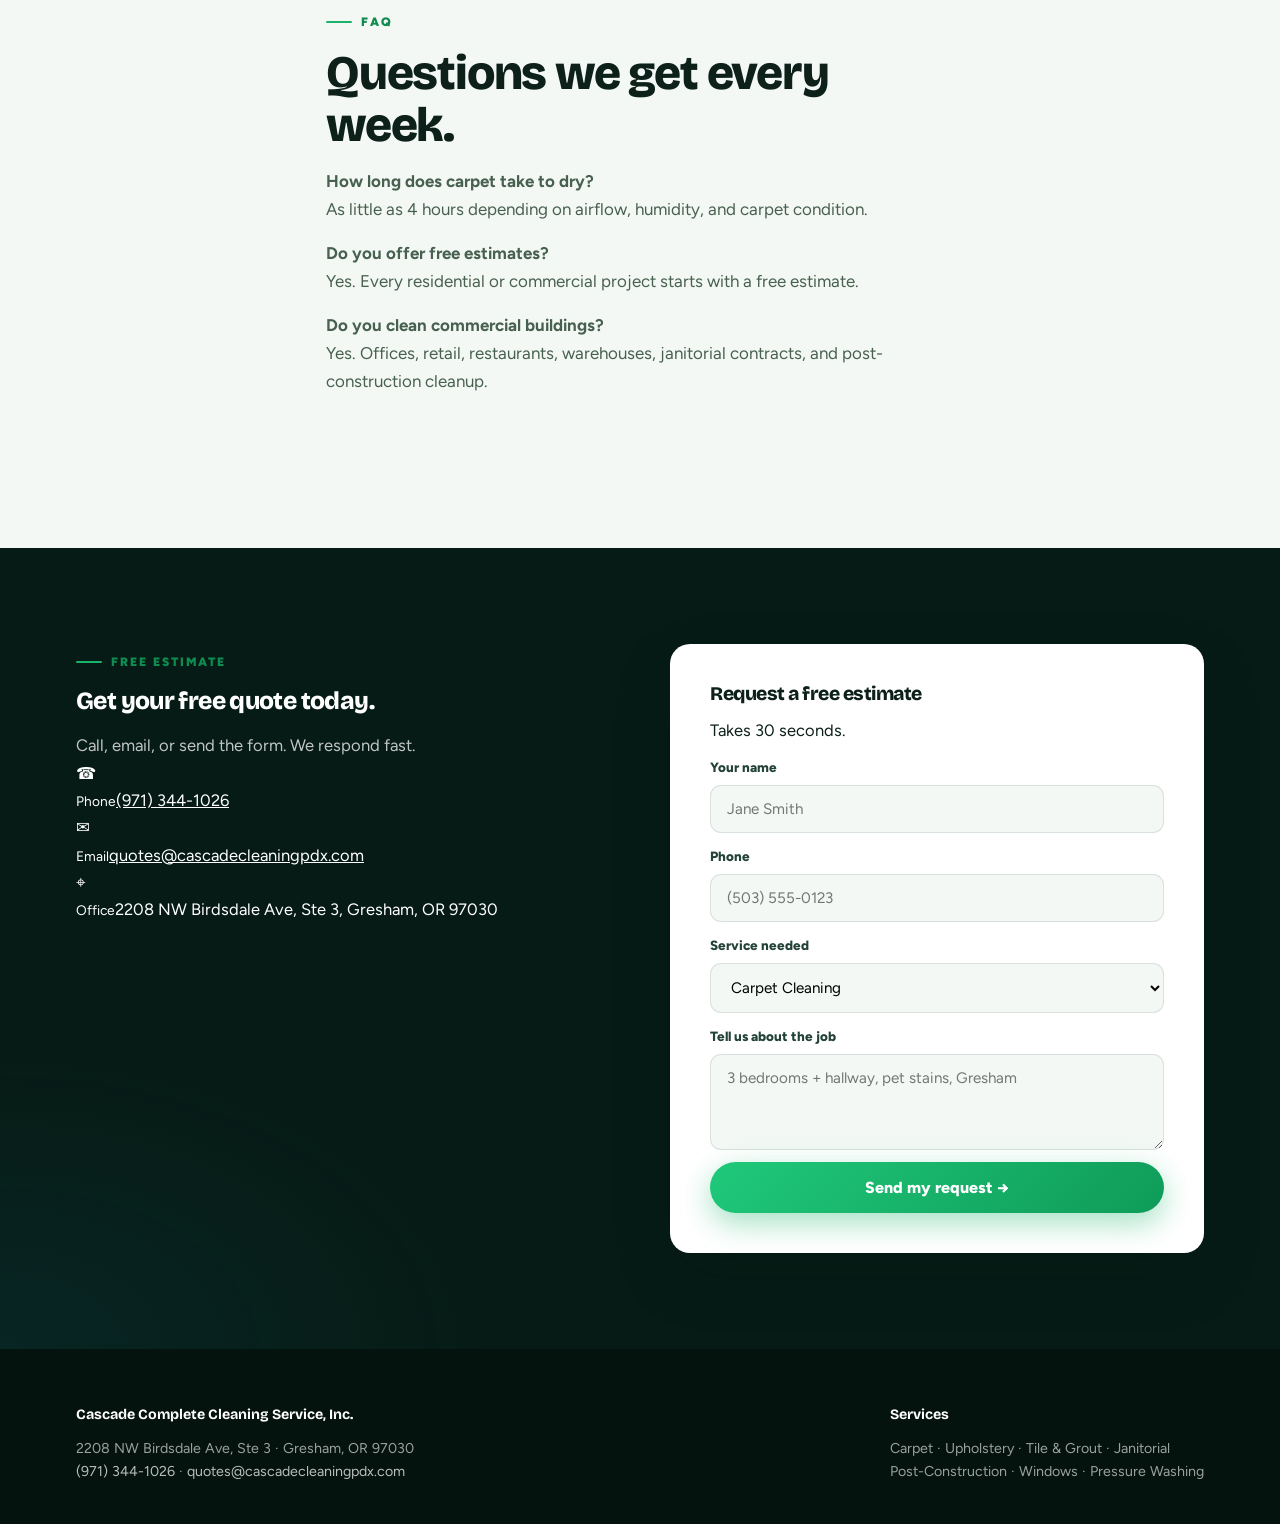
==== commit 5e042f4a: "Replace homepage with full Cascade reference design" ====
--- a/index.html
+++ b/index.html
@@ -1,181 +1,43 @@
 <!DOCTYPE html>
 <html lang="en">
 <head>
-  <meta charset="UTF-8" />
-  <meta name="viewport" content="width=device-width, initial-scale=1.0" />
-  <title>Cascade Complete Cleaning Services | Gresham & Portland Metro</title>
-  <meta name="description" content="Professional truck-mounted carpet cleaning, tile and grout cleaning, upholstery, janitorial, post-construction cleaning, windows, and pressure washing in Gresham and the Portland metro." />
-  <link rel="preconnect" href="https://fonts.googleapis.com">
-  <link rel="preconnect" href="https://fonts.gstatic.com" crossorigin>
-  <link href="https://fonts.googleapis.com/css2?family=Inter:wght@400;500;600;700;800;900&family=Space+Grotesk:wght@600;700;800&display=swap" rel="stylesheet">
-  <link rel="stylesheet" href="style.css" />
+<meta charset="UTF-8">
+<meta name="viewport" content="width=device-width, initial-scale=1.0">
+<title>Cascade Complete Cleaning Service | Carpet Cleaning & Commercial Janitorial in Gresham, OR</title>
+<meta name="description" content="Truck-mounted steam carpet cleaning, tile and grout restoration, commercial janitorial and post-construction cleaning in Gresham and the Portland metro. Free estimates: (971) 344-1026.">
+<meta name="keywords" content="carpet cleaning Gresham, commercial cleaning Portland, janitorial services Gresham OR, tile and grout cleaning, pet stain removal, post construction cleaning, upholstery cleaning Gresham">
+<link rel="canonical" href="https://www.cascadecompletecleaning.com/">
+<meta property="og:type" content="website">
+<meta property="og:title" content="Cascade Complete Cleaning Service | Gresham, OR">
+<meta property="og:description" content="Industrial-grade steam cleaning for carpets, tile, and commercial spaces across Gresham and Portland metro.">
+<meta property="og:url" content="https://www.cascadecompletecleaning.com/">
+<meta name="geo.region" content="US-OR">
+<meta name="geo.placename" content="Gresham">
+<meta name="robots" content="index, follow">
+<link rel="preconnect" href="https://fonts.googleapis.com">
+<link rel="preconnect" href="https://fonts.gstatic.com" crossorigin>
+<link href="https://fonts.googleapis.com/css2?family=Bricolage+Grotesque:wght@400;600;700;800&family=Figtree:wght@400;500;600;700;800&display=swap" rel="stylesheet">
+<link rel="stylesheet" href="style.css">
+<script type="application/ld+json">{"@context":"https://schema.org","@type":"LocalBusiness","name":"Cascade Complete Cleaning Service, Inc.","telephone":"+19713441026","email":"quotes@cascadecleaningpdx.com","url":"https://www.cascadecompletecleaning.com/","address":{"@type":"PostalAddress","streetAddress":"2208 NW Birdsdale Ave, Ste 3","addressLocality":"Gresham","addressRegion":"OR","postalCode":"97030","addressCountry":"US"},"areaServed":["Gresham","Portland","Troutdale","Fairview","Wood Village","Happy Valley","Clackamas","Sandy","Damascus","Milwaukie"],"serviceType":["Carpet Cleaning","Upholstery Cleaning","Tile and Grout Cleaning","Commercial Janitorial Services","Post-Construction Cleaning"]}</script>
 </head>
 <body>
-  <div class="topbar">Same-day openings often available · Free estimates · <a href="tel:+19713441026">Call (971) 344-1026</a></div>
-
-  <header class="site-header">
-    <div class="wrap nav">
-      <a class="brand" href="#top" aria-label="Cascade Complete home">
-        <span class="brand-mark">CC</span>
-        <span><strong>Cascade Complete</strong><small>Cleaning Services Inc.</small></span>
-      </a>
-      <nav class="nav-links" aria-label="Main navigation">
-        <a href="#services">Services</a>
-        <a href="#proof">Proof</a>
-        <a href="#process">Process</a>
-        <a href="#quote">Quote</a>
-      </nav>
-      <a class="header-call" href="tel:+19713441026">Call now</a>
-    </div>
-  </header>
-
-  <main id="top">
-    <section class="hero">
-      <div class="orb orb-one"></div>
-      <div class="orb orb-two"></div>
-      <div class="wrap hero-grid">
-        <div class="hero-copy reveal">
-          <div class="pill"><span></span> Gresham + Portland Metro</div>
-          <h1>Deep cleaning that makes dirty floors look expensive again.</h1>
-          <p class="hero-lead">Truck-mounted steam cleaning for carpets, tile, upholstery, rentals, offices, warehouses, storefronts, and post-construction jobs.</p>
-          <div class="hero-actions">
-            <a class="btn btn-primary" href="tel:+19713441026">Call (971) 344-1026</a>
-            <a class="btn btn-secondary" href="#quote">Get a free quote</a>
-          </div>
-          <div class="trust-row" aria-label="Trust points">
-            <span>Licensed & insured</span>
-            <span>Fast response</span>
-            <span>Residential + commercial</span>
-          </div>
-        </div>
-
-        <aside class="quote-card reveal delay-1" id="quote">
-          <div class="quote-head">
-            <span class="mini-eyebrow">Free estimate</span>
-            <h2>Get a fast quote</h2>
-            <p>Send the details. The team will call back.</p>
-          </div>
-          <form id="leadForm" action="https://formsubmit.co/ajax/valeriisabadash2@gmail.com" method="POST">
-            <input type="hidden" name="_subject" value="New Cascade Complete Cleaning Lead" />
-            <input type="hidden" name="_template" value="table" />
-            <input type="hidden" name="_captcha" value="false" />
-            <label>Name<input name="name" id="f-name" type="text" placeholder="Your name" autocomplete="name" required></label>
-            <label>Phone<input name="phone" id="f-phone" type="tel" placeholder="(503) 555-0123" autocomplete="tel" required></label>
-            <label>Service<select name="service" id="f-service" required><option>Carpet Cleaning</option><option>Tile & Grout</option><option>Upholstery</option><option>Pet Stain / Odor</option><option>Commercial Janitorial</option><option>Post-Construction</option><option>Windows / Pressure Washing</option></select></label>
-            <label>Job details<textarea name="details" id="f-msg" placeholder="Example: 3 bedrooms, hallway, pet odor, Gresham"></textarea></label>
-            <button class="btn btn-primary form-btn" type="submit">Send my request</button>
-            <p class="form-status" id="formStatus" role="status"></p>
-          </form>
-        </aside>
-      </div>
-
-      <div class="wrap proof-strip reveal delay-2" id="proof">
-        <div><strong>200°F</strong><span>Truck-mounted steam</span></div>
-        <div><strong>4 hr</strong><span>Dry time possible</span></div>
-        <div><strong>5.0★</strong><span>Customer rating</span></div>
-        <div><strong>29 yrs</strong><span>Experience</span></div>
-      </div>
-    </section>
-
-    <section class="pain-section">
-      <div class="wrap pain-grid">
-        <div class="section-copy reveal">
-          <span class="eyebrow">The problem</span>
-          <h2>Rental machines make carpet wet. They do not make it clean.</h2>
-          <p>Cheap machines leave soap, dirt, and odor buried in the fibers. Cascade uses heat, pressure, suction, and proper chemistry to pull the grime out instead of pushing it around.</p>
-        </div>
-        <div class="before-after reveal delay-1" aria-label="Before and after cleaning visual">
-          <div class="ba dirty"><span>Before</span></div>
-          <div class="ba clean"><span>After Cascade</span></div>
-        </div>
-      </div>
-    </section>
-
-    <section class="services" id="services">
-      <div class="wrap">
-        <div class="section-copy center reveal">
-          <span class="eyebrow">Services</span>
-          <h2>Everything a property owner needs cleaned.</h2>
-          <p>One crew for floors, fabric, facilities, turns, and exterior cleanup.</p>
-        </div>
-        <div class="service-grid">
-          <article class="service-card reveal"><span>01</span><h3>Carpet Cleaning</h3><p>Hot-water extraction, spot treatment, deodorizing, and carpet protection.</p></article>
-          <article class="service-card reveal delay-1"><span>02</span><h3>Tile & Grout</h3><p>High-heat cleaning that attacks dirty grout lines and restores the floor.</p></article>
-          <article class="service-card reveal delay-2"><span>03</span><h3>Upholstery</h3><p>Sofas, sectionals, chairs, mattresses, and fabric-safe deep cleaning.</p></article>
-          <article class="service-card reveal"><span>04</span><h3>Pet Odor Removal</h3><p>Enzyme treatment and extraction aimed at the source, not just the smell.</p></article>
-          <article class="service-card reveal delay-1"><span>05</span><h3>Commercial Janitorial</h3><p>Offices, retail, restaurants, storefronts, recurring cleans, and facility care.</p></article>
-          <article class="service-card reveal delay-2"><span>06</span><h3>Post-Construction</h3><p>Final cleans for remodels, rentals, builders, property managers, and GCs.</p></article>
-          <article class="service-card reveal"><span>07</span><h3>Windows</h3><p>Interior and exterior glass cleaning for homes, rentals, and storefronts.</p></article>
-          <article class="service-card reveal delay-1"><span>08</span><h3>Pressure Washing</h3><p>Driveways, patios, siding, decks, entrances, and commercial walkways.</p></article>
-        </div>
-      </div>
-    </section>
-
-    <section class="commercial">
-      <div class="wrap split">
-        <div class="panel dark reveal">
-          <span class="eyebrow light">Commercial work</span>
-          <h2>Built for property managers, offices, GCs, and fast turns.</h2>
-          <p>Need a rental ready by tomorrow? A storefront cleaned before opening? A final construction clean before walkthrough? This is the offer that actually matters.</p>
-          <a class="btn btn-light" href="#quote">Request a walkthrough</a>
-        </div>
-        <div class="checklist reveal delay-1">
-          <div><b>✓</b><span>Clear estimates before work starts</span></div>
-          <div><b>✓</b><span>Residential and commercial crews</span></div>
-          <div><b>✓</b><span>Fast response for urgent jobs</span></div>
-          <div><b>✓</b><span>Carpets, tile, windows, pressure washing</span></div>
-        </div>
-      </div>
-    </section>
-
-    <section class="process" id="process">
-      <div class="wrap">
-        <div class="section-copy center reveal">
-          <span class="eyebrow">How it works</span>
-          <h2>No confusing estimate game. Four simple steps.</h2>
-        </div>
-        <div class="steps">
-          <div class="step reveal"><b>1</b><h3>Send the job</h3><p>Tell us the service, location, and what needs cleaning.</p></div>
-          <div class="step reveal delay-1"><b>2</b><h3>Get a clear quote</h3><p>The team calls back and gives you the next move.</p></div>
-          <div class="step reveal delay-2"><b>3</b><h3>We clean it</h3><p>Professional equipment, trained techs, and real extraction.</p></div>
-          <div class="step reveal delay-3"><b>4</b><h3>You inspect</h3><p>If something is not right, we make it right.</p></div>
-        </div>
-      </div>
-    </section>
-
-    <section class="reviews">
-      <div class="wrap review-grid">
-        <div class="review-card reveal">
-          <div class="stars">★★★★★</div>
-          <blockquote>“They do a very good job for us. Very dependable. We needed a deep clean and they were able to come the same day.”</blockquote>
-          <cite>Verified client</cite>
-        </div>
-        <div class="final-cta reveal delay-1">
-          <h2>Stop showing people dirty floors.</h2>
-          <p>Call now or send the quote form. Waiting does not make the stains disappear.</p>
-          <a class="btn btn-primary" href="tel:+19713441026">Call (971) 344-1026</a>
-        </div>
-      </div>
-    </section>
-  </main>
-
-  <a class="mobile-call" href="tel:+19713441026">Tap to call — free estimate</a>
-  <button class="chat-fab" type="button" onclick="toggleChat()">💬</button>
-  <div class="chat-panel" id="chatPanel" aria-live="polite">
-    <div class="chat-head"><strong>Cascade Assistant</strong><button type="button" onclick="toggleChat()">×</button></div>
-    <div class="chat-log" id="chatLog"><div class="msg bot">What do you need cleaned?</div></div>
-    <div class="quick-row"><button onclick="quickAsk('How much does carpet cleaning cost?')">Pricing</button><button onclick="quickAsk('Can you remove pet odor?')">Pet odor</button><button onclick="quickAsk('Do you clean offices?')">Office</button></div>
-    <div class="chat-input"><input id="chatInput" placeholder="Type here" onkeydown="if(event.key==='Enter')sendChat()"><button onclick="sendChat()">Send</button></div>
-  </div>
-
-  <footer>
-    <div class="wrap footer-grid">
-      <div><strong>Cascade Complete Cleaning Services Inc.</strong><span>Gresham, Oregon · Portland Metro</span></div>
-      <a href="tel:+19713441026">(971) 344-1026</a>
-    </div>
-  </footer>
-
-  <script type="application/ld+json">{"@context":"https://schema.org","@type":"LocalBusiness","name":"Cascade Complete Cleaning Services Inc.","telephone":"+19713441026","address":{"@type":"PostalAddress","addressLocality":"Gresham","addressRegion":"OR"},"areaServed":["Gresham OR","Portland OR","Troutdale OR","Happy Valley OR","Clackamas OR"],"serviceType":["Carpet cleaning","Tile and grout cleaning","Commercial janitorial","Upholstery cleaning","Post-construction cleaning"]}</script>
-  <script src="script.js"></script>
+<div class="announce">⚡ Same-day deep cleans often available · Free estimates · <a href="tel:+19713441026"><b>(971) 344-1026</b></a></div>
+<header><div class="wrap nav"><a class="logo" href="#top" aria-label="Cascade Complete home"><svg class="logo-mark" viewBox="0 0 44 44" fill="none"><path d="M5 30 L16 10 L22 21 L28 8 L39 30 Z" fill="#8FE3F2"/><path d="M5 30 H39 L35.5 36 Q22 43.5 8.5 36 Z" fill="#19B36B"/></svg><div><b>Cascade Complete</b><span>Cleaning Service, Inc.</span></div></a><nav><ul class="nav-links"><li><a href="#difference">The Difference</a></li><li><a href="#services">Services</a></li><li><a href="#equipment">Equipment</a></li><li><a href="#areas">Service Area</a></li><li><a href="#faq">FAQ</a></li></ul></nav><a class="nav-phone" href="tel:+19713441026">☎ (971) 344-1026</a></div></header>
+<main id="top">
+<section class="hero" style="padding:0"><div id="steamField"></div><div class="wrap"><div class="hero-grid"><div class="hero-copy rv"><div class="hero-tag"><span class="pulse"></span> Now booking in Gresham &amp; Portland Metro</div><h1>Your floors haven't been <span class="accent">truly clean</span> in years. We can prove it.</h1><p class="lead">Cascade Complete Cleaning runs industrial truck-mounted steam systems on every job — extracting what store rentals leave behind. Carpets, tile, upholstery, and entire commercial facilities.</p><div class="hero-ctas"><a class="btn btn-primary" href="tel:+19713441026">☎ Call (971) 344-1026</a><a class="btn btn-ghost" href="#quote">Get a free quote</a></div><div class="hero-note">Free estimates · No obligation · Credit cards accepted</div></div><aside class="quote-card rv"><div class="quote-head"><span class="mini-eyebrow">Free estimate</span><h2>Get a fast quote</h2><p>Send the details. The team will call back.</p></div><form action="https://formsubmit.co/quotes@cascadecleaningpdx.com" method="POST"><input type="hidden" name="_subject" value="New Cascade Complete Cleaning Lead"><input type="hidden" name="_template" value="table"><input type="hidden" name="_captcha" value="false"><label>Name<input name="name" type="text" placeholder="Your name" required></label><label>Phone<input name="phone" type="tel" placeholder="(503) 555-0123" required></label><label>Service<select name="service"><option>Carpet Cleaning</option><option>Upholstery Cleaning</option><option>Tile and Grout</option><option>Pet Stain and Odor</option><option>Commercial Janitorial</option><option>Post-Construction Clean</option><option>Windows / Pressure Washing</option></select></label><label>Job details<textarea name="details" placeholder="3 bedrooms, hallway, pet odor, Gresham"></textarea></label><button class="btn btn-primary form-btn" type="submit">Send my request →</button></form></aside></div><div class="proof-strip rv"><div><strong><span class="count" data-target="200">200</span>°F</strong><span>Steam temperature</span></div><div><strong><span class="count" data-target="4">4</span> hr</strong><span>Carpet dry time</span></div><div><strong><span class="count" data-target="29">29</span> yrs</strong><span>Experience</span></div><div><strong>5.0★</strong><span>Customer rating</span></div></div></div></section>
+<div class="ticker"><div class="ticker-track" id="tickerTrack"><span>Carpet Cleaning</span><span>Tile &amp; Grout</span><span>Commercial Janitorial</span><span>Pet Odor Removal</span><span>Upholstery</span><span>Post-Construction</span><span>Area Rugs</span><span>Pressure Washing</span><span>Electrostatic Disinfection</span><span>Warehouse Floors</span></div></div>
+<section class="ba-section" id="difference"><div class="wrap"><div class="sec-head center rv"><span class="eyebrow">The Cascade Difference</span><h2>Drag the handle. See what 200°F steam extracts.</h2><p>This is what years of foot traffic, pets, and rental cleanings leave in a carpet — and what hot-water extraction removes.</p></div><div class="before-after rv"><div class="ba dirty"><span>Before</span></div><div class="ba clean"><span>After Cascade</span></div></div></div></section>
+<section id="services" class="services"><div class="wrap"><div class="sec-head rv"><span class="eyebrow">What We Clean</span><h2>One crew. Every surface in your home or facility.</h2><p>The same industrial equipment, whether it is a living room in Gresham or a warehouse in Portland.</p></div><div class="service-grid"><article class="service-card rv"><span>01</span><h3>Carpet Cleaning</h3><p>HydraMaster truck-mount hot-water extraction, stain removal, deodorizing, and protection.</p></article><article class="service-card rv"><span>02</span><h3>Upholstery &amp; Mattresses</h3><p>Sofas, sectionals, chairs, and mattresses cleaned with fabric-safe methods.</p></article><article class="service-card rv"><span>03</span><h3>Tile &amp; Grout</h3><p>High-heat steam under pressure to attack dirty grout lines and recover soil.</p></article><article class="service-card rv"><span>04</span><h3>Pet Stain &amp; Odor</h3><p>Enzyme treatment plus extraction aimed at the source, not just the smell.</p></article><article class="service-card rv"><span>05</span><h3>Commercial Janitorial</h3><p>Offices, retail, restaurants, storefronts, recurring cleans, and facility care.</p></article><article class="service-card rv"><span>06</span><h3>Post-Construction</h3><p>Final cleans for remodels, rentals, builders, property managers, and GCs.</p></article><article class="service-card rv"><span>07</span><h3>Windows</h3><p>Interior and exterior glass cleaning for homes, rentals, and storefronts.</p></article><article class="service-card rv"><span>08</span><h3>Pressure Washing</h3><p>Driveways, patios, siding, decks, entrances, and commercial walkways.</p></article></div></div></section>
+<section class="equip" id="equipment"><div class="wrap"><div class="sec-head rv"><span class="eyebrow">The Equipment</span><h2>We don't rent machines. We run them.</h2><p>The difference between a grocery-store rental and a Cascade clean is temperature, pressure, suction, and dry time.</p></div><div class="spec-grid"><div class="spec rv"><div class="num">200<sup>°F</sup></div><b>Steam system</b><p>High-heat cleaning that loosens soil so it can be extracted instead of pushed around.</p></div><div class="spec rv"><div class="num">4<sup>hrs</sup></div><b>Dry-Master dry time</b><p>Carpets can dry in as little as 4 hours depending on airflow and condition.</p></div><div class="spec rv"><div class="num">∞</div><b>Truck-mounted power</b><p>Professional equipment for residential rooms, commercial buildings, and urgent turns.</p></div></div></div></section>
+<section class="compare"><div class="wrap"><div class="sec-head rv"><span class="eyebrow">Honest Comparison</span><h2>Why the rental machine is not saving you money.</h2><p>A weekend rental wets your carpet without the heat or vacuum power to pull soil back out.</p></div><div class="checklist rv"><div><b>✓</b><span>Industrial vacuum recovery</span></div><div><b>✓</b><span>Pet odor treatment at the source</span></div><div><b>✓</b><span>Residential and commercial crews</span></div><div><b>✓</b><span>Clear estimate before work starts</span></div></div></div></section>
+<section class="process" id="process"><div class="wrap"><div class="sec-head center rv"><span class="eyebrow">How It Works</span><h2>From first call to fresh floors in four steps.</h2></div><div class="steps"><div class="step rv"><b>1</b><h3>Call or send</h3><p>Tell us what needs cleaning and where the job is.</p></div><div class="step rv"><b>2</b><h3>Free estimate</h3><p>We quote it clearly before work starts.</p></div><div class="step rv"><b>3</b><h3>We clean it</h3><p>Professional equipment, trained techs, and real extraction.</p></div><div class="step rv"><b>4</b><h3>You inspect</h3><p>If something is not right, we make it right.</p></div></div></div></section>
+<section id="areas"><div class="wrap split"><div class="sec-head rv"><span class="eyebrow">Service Area</span><h2>Gresham-based. Metro-wide reach.</h2><p>Serving Gresham, Portland, Troutdale, Fairview, Wood Village, Happy Valley, Clackamas, Sandy, Damascus, Milwaukie, and surrounding Portland metro.</p></div><div class="panel rv"><h2>Property managers &amp; GCs</h2><p>Built for recurring janitorial work, commercial deep cleans, fast unit turns, and post-construction final cleans.</p><a class="btn btn-primary" href="#quote">Request a walkthrough</a></div></div></section>
+<section class="reviews"><div class="wrap review-grid"><div class="review-card rv"><div class="stars">★★★★★</div><blockquote>“They do a very good job for us. Very dependable. We needed a deep clean and they were able to come the same day.”</blockquote><cite>Verified client</cite></div><div class="final-cta rv"><h2>Ready for floors that actually feel clean?</h2><p>Free estimate. Same-day deep cleans often available.</p><a class="btn btn-primary" href="tel:+19713441026">Call (971) 344-1026</a></div></div></section>
+<section id="faq"><div class="wrap sec-head rv"><span class="eyebrow">FAQ</span><h2>Questions we get every week.</h2><p><b>How long does carpet take to dry?</b><br>As little as 4 hours depending on airflow, humidity, and carpet condition.</p><p><b>Do you offer free estimates?</b><br>Yes. Every residential or commercial project starts with a free estimate.</p><p><b>Do you clean commercial buildings?</b><br>Yes. Offices, retail, restaurants, warehouses, janitorial contracts, and post-construction cleanup.</p></div></section>
+<section class="contact" id="quote"><div class="wrap contact-grid"><div class="rv"><span class="eyebrow">Free Estimate</span><h2>Get your free quote today.</h2><p style="margin-top:18px;color:rgba(255,255,255,.75);font-size:1.04rem">Call, email, or send the form. We respond fast.</p><div class="contact-info"><div class="ci"><span class="ic">☎</span><div><small>Phone</small><a href="tel:+19713441026">(971) 344-1026</a></div></div><div class="ci"><span class="ic">✉</span><div><small>Email</small><a href="mailto:quotes@cascadecleaningpdx.com">quotes@cascadecleaningpdx.com</a></div></div><div class="ci"><span class="ic">⌖</span><div><small>Office</small><span class="v">2208 NW Birdsdale Ave, Ste 3, Gresham, OR 97030</span></div></div></div></div><form class="qform rv" action="https://formsubmit.co/quotes@cascadecleaningpdx.com" method="POST"><h3>Request a free estimate</h3><div class="sub">Takes 30 seconds.</div><input type="hidden" name="_subject" value="New Cascade Complete Cleaning Lead"><label>Your name<input name="name" type="text" placeholder="Jane Smith" required></label><label>Phone<input name="phone" type="tel" placeholder="(503) 555-0123" required></label><label>Service needed<select name="service"><option>Carpet Cleaning</option><option>Upholstery Cleaning</option><option>Tile &amp; Grout</option><option>Pet Stain &amp; Odor</option><option>Commercial Janitorial</option><option>Post-Construction Clean</option><option>Windows / Pressure Washing</option></select></label><label>Tell us about the job<textarea name="details" placeholder="3 bedrooms + hallway, pet stains, Gresham"></textarea></label><button class="btn btn-primary" type="submit">Send my request →</button></form></div></section>
+</main>
+<footer><div class="wrap foot-grid"><div><b>Cascade Complete Cleaning Service, Inc.</b>2208 NW Birdsdale Ave, Ste 3 · Gresham, OR 97030<br><a href="tel:+19713441026">(971) 344-1026</a> · <a href="mailto:quotes@cascadecleaningpdx.com">quotes@cascadecleaningpdx.com</a></div><div><b>Services</b>Carpet · Upholstery · Tile &amp; Grout · Janitorial<br>Post-Construction · Windows · Pressure Washing</div></div></footer>
+<a class="mobile-call" href="tel:+19713441026">📞 Tap to Call — Free Estimate</a><button class="chat-fab" type="button" onclick="toggleChat()">💬</button><div class="chat-panel" id="chatPanel"><div class="chat-head"><strong>Cascade Assistant</strong><button type="button" onclick="toggleChat()">×</button></div><div class="chat-log" id="chatLog"><div class="msg bot">Hi. What do you need cleaned?</div></div><div class="quick-row"><button onclick="quickAsk('How much does carpet cleaning cost?')">Pricing</button><button onclick="quickAsk('Can you remove pet odor?')">Pet odor</button><button onclick="quickAsk('Do you clean offices?')">Office</button><button onclick="quickAsk('How fast do carpets dry?')">Dry time</button></div><div class="chat-input"><input id="chatInput" placeholder="Type here" onkeydown="if(event.key==='Enter')sendChat()"><button onclick="sendChat()">Send</button></div></div>
+<script src="script.js"></script>
 </body>
 </html>
--- a/style.css
+++ b/style.css
@@ -1 +1,3 @@
-:root{--pine-deep:#061B15;--pine:#0B2B22;--pine-2:#103A2D;--glacier:#8FE3F2;--glacier-deep:#37AEC9;--moss:#19B36B;--moss-dark:#0F8A50;--mist:#F3F8F5;--sand:#E4F0EA;--paper:#fff;--ink:#0D211A;--muted:#48604F;--line:rgba(11,43,34,.12);--light-line:rgba(255,255,255,.13);--radius:16px;--shadow:0 24px 60px rgba(6,27,21,.16);--ease:cubic-bezier(.22,.84,.32,1)}*{margin:0;padding:0;box-sizing:border-box}html{scroll-behavior:smooth;font-family:Figtree,Arial,sans-serif;background:var(--mist);color:var(--ink);line-height:1.65;font-size:16.5px;overflow-x:hidden}.page{overflow-x:hidden}h1,h2,h3{font-family:'Bricolage Grotesque',Figtree,Arial,sans-serif;line-height:1.08;letter-spacing:-.02em}a{color:inherit}.wrap{max-width:1180px;margin:0 auto;padding:0 26px}.eyebrow{display:inline-flex;align-items:center;gap:9px;font-size:.76rem;font-weight:800;letter-spacing:.16em;text-transform:uppercase;color:var(--moss-dark);margin-bottom:16px}.eyebrow:before{content:'';width:26px;height:2px;background:var(--moss);border-radius:2px}.btn{display:inline-flex;align-items:center;justify-content:center;gap:10px;font-weight:800;font-size:1rem;padding:16px 30px;border-radius:999px;text-decoration:none;transition:.18s var(--ease);border:0;cursor:pointer;font-family:Figtree}.btn:hover{transform:translateY(-2px)}.btn-primary{background:linear-gradient(135deg,#1FC97A,#0F9B59);color:#fff;box-shadow:0 10px 30px rgba(25,179,107,.4)}.btn-ghost{background:rgba(255,255,255,.06);color:#fff;border:1.5px solid rgba(255,255,255,.3);backdrop-filter:blur(6px)}.btn-dark{background:var(--pine);color:#fff}.rv{opacity:0;transform:translateY(26px);transition:opacity .7s var(--ease),transform .7s var(--ease)}.rv.in{opacity:1;transform:none}.rv-d1{transition-delay:.08s}.rv-d2{transition-delay:.16s}.rv-d3{transition-delay:.24s}.rv-d4{transition-delay:.32s}.announce{background:var(--pine-deep);color:rgba(255,255,255,.78);font-size:.82rem;text-align:center;padding:9px 16px;font-weight:700}.announce a{color:#fff;text-decoration:none}header{position:sticky;top:0;z-index:80;background:rgba(8,30,23,.78);backdrop-filter:blur(18px) saturate(1.4);border-bottom:1px solid rgba(255,255,255,.07)}.nav{height:76px;display:flex;align-items:center;justify-content:space-between;gap:20px}.logo{display:flex;align-items:center;gap:12px;color:#fff;text-decoration:none}.logo-mark{width:42px;height:42px;filter:drop-shadow(0 2px 8px rgba(143,227,242,.35))}.logo b{font-family:'Bricolage Grotesque';font-size:1.08rem;display:block}.logo span{display:block;color:var(--glacier);font-size:.66rem;text-transform:uppercase;letter-spacing:.18em;margin-top:2px}.nav-links{display:flex;gap:30px;list-style:none}.nav-links a{color:rgba(255,255,255,.82);text-decoration:none;font-weight:700;font-size:.91rem}.nav-links a:hover{color:var(--glacier)}.nav-phone{background:linear-gradient(135deg,#1FC97A,#0F9B59);color:#fff;text-decoration:none;border-radius:999px;padding:11px 20px;font-weight:900;white-space:nowrap;box-shadow:0 6px 20px rgba(25,179,107,.35)}.hero{position:relative;overflow:hidden;background:radial-gradient(1200px 700px at 85% -10%,#16523E 0%,transparent 55%),linear-gradient(165deg,var(--pine-deep) 0%,var(--pine) 55%,#0D3B2D 100%);color:#fff;padding:0}.hero .wrap{position:relative;z-index:2;padding-top:104px;padding-bottom:80px}.hero-tag{display:inline-flex;align-items:center;gap:10px;background:rgba(143,227,242,.1);border:1px solid rgba(143,227,242,.3);color:var(--glacier);font-size:.8rem;font-weight:900;letter-spacing:.08em;text-transform:uppercase;padding:8px 18px;border-radius:999px;margin-bottom:28px}.pulse{width:8px;height:8px;border-radius:50%;background:#37E58C;box-shadow:0 0 0 0 rgba(55,229,140,.6);animation:pulse 2s infinite}@keyframes pulse{70%{box-shadow:0 0 0 11px rgba(55,229,140,0)}}.hero h1{font-size:clamp(2.6rem,6vw,4.7rem);font-weight:900;max-width:840px;letter-spacing:-.03em}.accent{background:linear-gradient(100deg,var(--glacier) 10%,#4ED6A8 90%);-webkit-background-clip:text;background-clip:text;color:transparent}.lead{margin:26px 0 38px;font-size:1.22rem;max-width:610px;color:rgba(255,255,255,.8)}.hero-ctas{display:flex;gap:16px;flex-wrap:wrap;align-items:center}.hero-note{font-size:.84rem;color:rgba(255,255,255,.55);margin-top:14px}.hero-stats{display:grid;grid-template-columns:repeat(4,auto);margin-top:64px;border-top:1px solid var(--light-line)}.hstat{padding:26px 38px 4px 0;margin-right:38px;border-right:1px solid var(--light-line)}.hstat:last-child{border-right:0;margin-right:0}.hstat .v{font-family:'Bricolage Grotesque';font-size:clamp(1.7rem,3vw,2.4rem);font-weight:900;color:var(--glacier)}.hstat .v sup{font-size:.5em}.hstat .l{font-size:.8rem;color:rgba(255,255,255,.6);font-weight:800;letter-spacing:.04em}.steam{position:absolute;bottom:-30px;border-radius:50%;background:radial-gradient(circle,rgba(143,227,242,.3),rgba(143,227,242,0) 70%);filter:blur(8px);animation:rise linear infinite;pointer-events:none;z-index:1}@keyframes rise{0%{transform:translateY(0) scale(.6);opacity:0}12%{opacity:.85}100%{transform:translateY(-120vh) scale(1.8);opacity:0}}.ticker{background:var(--pine-deep);border-top:1px solid var(--light-line);border-bottom:1px solid var(--light-line);overflow:hidden;padding:15px 0}.ticker-track{display:flex;width:max-content;animation:scroll 36s linear infinite}.ticker span{display:inline-flex;align-items:center;gap:14px;color:rgba(255,255,255,.55);font-weight:900;font-size:.86rem;letter-spacing:.12em;text-transform:uppercase;padding:0 26px;white-space:nowrap}.ticker span:after{content:'✦';color:var(--moss);font-size:.7rem}@keyframes scroll{to{transform:translateX(-50%)}}section{padding:96px 0}.sec-head{max-width:680px;margin-bottom:56px}.sec-head h2{font-size:clamp(2rem,4vw,3rem)}.sec-head p{margin-top:16px;color:var(--muted);font-size:1.06rem}.sec-head.center{margin-left:auto;margin-right:auto;text-align:center}.ba-section{background:var(--mist)}.ba-frame{position:relative;border-radius:22px;overflow:hidden;box-shadow:var(--shadow);user-select:none;touch-action:none;aspect-ratio:16/8;cursor:ew-resize;isolation:isolate;--cut:50%}.ba-layer{position:absolute;inset:0}.ba-before{background:radial-gradient(ellipse 220px 130px at 23% 38%,rgba(74,52,32,.75),transparent 70%),radial-gradient(ellipse 150px 100px at 67% 64%,rgba(58,42,26,.7),transparent 70%),linear-gradient(140deg,#9D8E74,#8A7B62)}.ba-after{background:linear-gradient(140deg,#D9D2BE,#C7BFA8);clip-path:inset(0 0 0 var(--cut))}.ba-handle{position:absolute;top:0;bottom:0;left:var(--cut);width:3px;background:#fff;box-shadow:0 0 24px rgba(0,0,0,.4);z-index:4;transform:translateX(-50%)}.ba-handle:after{content:'< >';position:absolute;top:50%;left:50%;transform:translate(-50%,-50%);width:54px;height:54px;border-radius:50%;background:#fff;color:var(--pine);font-weight:900;display:grid;place-items:center;box-shadow:0 8px 24px rgba(0,0,0,.35)}.ba-label{position:absolute;top:22px;font-family:'Bricolage Grotesque';font-weight:900;font-size:.8rem;letter-spacing:.16em;text-transform:uppercase;padding:8px 18px;border-radius:999px;z-index:3}.ba-label.before{left:22px;background:rgba(20,14,8,.65);color:#E8DCC8}.ba-label.after{right:22px;background:rgba(255,255,255,.85);color:var(--pine)}.ba-caption{text-align:center;margin-top:22px;color:var(--muted);font-size:.92rem;font-weight:700}.services-section{padding-top:40px}.tabs{display:inline-flex;background:#fff;border:1px solid var(--line);border-radius:999px;padding:5px;margin-bottom:42px;box-shadow:0 4px 16px rgba(6,27,21,.06)}.tab{border:0;background:transparent;font-family:Figtree;font-weight:900;font-size:.95rem;padding:12px 28px;border-radius:999px;cursor:pointer;color:var(--muted);transition:.2s}.tab.active{background:var(--pine);color:#fff;box-shadow:0 4px 14px rgba(6,27,21,.25)}.svc-grid{display:grid;grid-template-columns:repeat(4,1fr);gap:20px}.svc{background:#fff;border:1px solid var(--line);border-radius:var(--radius);padding:30px 26px;transition:.22s var(--ease);display:flex;flex-direction:column;gap:13px;position:relative;overflow:hidden}.svc:before{content:'';position:absolute;top:0;left:0;right:0;height:3px;background:linear-gradient(90deg,var(--moss),var(--glacier-deep));opacity:0;transition:.22s}.svc:hover{transform:translateY(-6px);box-shadow:0 22px 48px rgba(6,27,21,.13);border-color:transparent}.svc:hover:before{opacity:1}.svc-icon{width:50px;height:50px;border-radius:13px;background:linear-gradient(135deg,var(--sand),#D2E8DD);display:grid;place-items:center;color:var(--moss-dark);font-weight:900;font-family:'Bricolage Grotesque'}.svc h3{font-size:1.12rem}.svc p{font-size:.9rem;color:var(--muted);flex:1}.svc a{font-weight:900;font-size:.85rem;color:var(--moss-dark);text-decoration:none}.equip{background:radial-gradient(900px 500px at 90% 0%,#14503C44,transparent 60%),var(--pine-deep);color:#fff}.equip .eyebrow{color:var(--glacier)}.equip .eyebrow:before{background:var(--glacier)}.equip .sec-head p{color:rgba(255,255,255,.7)}.spec-grid{display:grid;grid-template-columns:repeat(3,1fr);gap:22px}.spec{background:rgba(255,255,255,.04);border:1px solid var(--light-line);padding:42px 36px;border-radius:var(--radius);backdrop-filter:blur(8px)}.spec:hover{border-color:rgba(143,227,242,.4);background:rgba(255,255,255,.07)}.spec .num{font-family:'Bricolage Grotesque';font-size:clamp(3rem,5.5vw,4.4rem);font-weight:900;background:linear-gradient(120deg,var(--glacier),#4ED6A8);-webkit-background-clip:text;background-clip:text;color:transparent;line-height:1}.spec .num sup{font-size:.4em;-webkit-text-fill-color:var(--glacier)}.spec b{display:block;margin:16px 0 8px;font-size:1.12rem;font-family:'Bricolage Grotesque'}.spec p{font-size:.91rem;color:rgba(255,255,255,.65)}.table-wrap{overflow-x:auto}.cmp-table{width:100%;border-collapse:separate;border-spacing:0;background:#fff;border-radius:var(--radius);overflow:hidden;box-shadow:0 8px 30px rgba(6,27,21,.07);border:1px solid var(--line)}.cmp-table th,.cmp-table td{padding:19px 26px;text-align:left;font-size:.95rem}.cmp-table thead th{background:var(--pine);color:#fff;font-family:'Bricolage Grotesque';font-size:1rem}.cmp-table thead th:nth-child(2){background:linear-gradient(135deg,#15966023,#37AEC923),var(--pine-2);color:var(--glacier)}.cmp-table tbody tr:nth-child(even){background:var(--mist)}.cmp-table td:first-child{font-weight:800}.cmp-yes{color:var(--moss-dark);font-weight:900}.cmp-no{color:#B4543E;font-weight:800}.steps{display:grid;grid-template-columns:repeat(4,1fr);gap:0;position:relative}.steps:before{content:'';position:absolute;top:25px;left:6%;right:6%;height:2px;background:repeating-linear-gradient(90deg,var(--moss) 0 10px,transparent 10px 20px);opacity:.4}.step{padding:0 26px;position:relative}.step .dot{width:50px;height:50px;border-radius:50%;background:#fff;border:2px solid var(--moss);color:var(--moss-dark);display:grid;place-items:center;font-family:'Bricolage Grotesque';font-weight:900;margin-bottom:20px;position:relative;z-index:2;box-shadow:0 6px 18px rgba(25,179,107,.2)}.step h3{font-size:1.1rem;margin-bottom:8px}.step p{font-size:.9rem;color:var(--muted)}.areas-section{padding-top:0}.area-flex{display:grid;grid-template-columns:1.05fr .95fr;gap:56px;align-items:center}.area-flex h2{font-size:clamp(2rem,3.6vw,2.7rem)}.area-flex p{margin-top:16px;color:var(--muted);font-size:1.04rem}.chips{display:flex;flex-wrap:wrap;gap:11px;margin-top:24px}.chip{background:#fff;border:1px solid var(--line);border-radius:999px;padding:10px 20px;font-weight:800;font-size:.9rem}.chip:hover{border-color:var(--moss);color:var(--moss-dark);transform:translateY(-2px)}.area-card{background:radial-gradient(500px 300px at 100% 0%,#16523E66,transparent),var(--pine);color:#fff;border-radius:20px;padding:44px 40px;box-shadow:var(--shadow)}.area-card h3{font-size:1.55rem;margin-bottom:12px}.area-card p{color:rgba(255,255,255,.74);font-size:.97rem;margin-bottom:20px}.area-list{display:grid;gap:11px;margin-bottom:30px;font-size:.92rem}.area-list div{color:rgba(255,255,255,.85)}.review{background:var(--sand);overflow:hidden}.rev-head{display:flex;justify-content:space-between;align-items:flex-end;gap:24px;flex-wrap:wrap;margin-bottom:38px}.rev-rating{display:flex;align-items:center;gap:14px}.rev-rating .big{font-family:'Bricolage Grotesque';font-size:3rem;font-weight:900;line-height:1}.stars{color:#F2A33C;font-size:1.15rem;letter-spacing:3px}.rev-rating small{display:block;color:var(--muted);font-size:.82rem;font-weight:700}.rev-arrows{display:flex;gap:10px}.rev-arrows button{width:50px;height:50px;border-radius:50%;border:1.5px solid var(--line);background:#fff;cursor:pointer;color:var(--pine);font-size:1.1rem}.rev-arrows button:hover{background:var(--pine);color:#fff}.rev-strip-wrap{position:relative;margin:0 -26px;padding:0 26px}.rev-strip{display:flex;gap:20px;overflow-x:auto;scroll-snap-type:x mandatory;padding:6px 4px 28px;scrollbar-width:thin;scrollbar-color:var(--moss) transparent}.rev-card{flex:0 0 min(380px,82vw);scroll-snap-align:start;background:#fff;border-radius:18px;padding:30px 28px;box-shadow:0 10px 30px rgba(6,27,21,.08);display:flex;flex-direction:column;gap:14px;border:1px solid var(--line)}.rev-card blockquote{font-size:.98rem;color:var(--ink);flex:1}.rev-meta{display:flex;align-items:center;gap:12px;border-top:1px solid var(--line);padding-top:16px}.avatar{width:42px;height:42px;border-radius:50%;background:linear-gradient(135deg,var(--moss),var(--glacier-deep));color:#fff;display:grid;place-items:center;font-weight:900;font-family:'Bricolage Grotesque';flex:none}.rev-meta b{display:block;font-size:.92rem}.rev-meta small{color:var(--muted);font-size:.78rem;font-weight:700}.rev-src{margin-left:auto;font-size:.7rem;font-weight:900;letter-spacing:.08em;text-transform:uppercase;color:var(--moss-dark);background:var(--sand);padding:5px 11px;border-radius:999px;white-space:nowrap}.cta-card{background:linear-gradient(150deg,var(--pine),var(--pine-2));color:#fff;justify-content:center;text-align:center;border:0}.cta-card p{color:rgba(255,255,255,.72);font-size:.9rem;margin:10px 0 18px}.faq-section{padding-top:80px}.faq-wrap{max-width:840px}details{background:#fff;border:1px solid var(--line);border-radius:var(--radius);margin-bottom:13px;overflow:hidden}details[open]{box-shadow:0 10px 30px rgba(6,27,21,.08)}summary{cursor:pointer;font-weight:800;font-family:'Bricolage Grotesque';font-size:1.06rem;padding:22px 26px;list-style:none;display:flex;justify-content:space-between;align-items:center;gap:16px}summary::-webkit-details-marker{display:none}summary:after{content:'+';font-size:1.5rem;color:var(--moss-dark);transition:.25s}details[open] summary:after{transform:rotate(45deg)}details p{padding:0 26px 24px;color:var(--muted);font-size:.96rem}.cta-section{padding-top:0}.cta-banner{background:linear-gradient(120deg,#0F9B59,#16805E 50%,#1C6E78);border-radius:24px;padding:64px 56px;color:#fff;display:flex;justify-content:space-between;align-items:center;gap:36px;flex-wrap:wrap;box-shadow:0 24px 60px rgba(15,155,89,.3)}.cta-banner h2{font-size:clamp(1.7rem,3.4vw,2.5rem);max-width:520px}.cta-banner p{margin-top:10px;color:rgba(255,255,255,.82)}.cta-banner .btn{background:#fff;color:var(--pine);box-shadow:0 10px 28px rgba(0,0,0,.2)}.contact{background:radial-gradient(800px 500px at 0% 100%,#0E4E5C33,transparent 60%),var(--pine-deep);color:#fff}.contact .eyebrow{color:var(--glacier)}.contact .eyebrow:before{background:var(--glacier)}.contact-grid{display:grid;grid-template-columns:1fr 1fr;gap:60px;align-items:start}.contact h2{font-size:clamp(2rem,3.6vw,2.8rem)}.contact-lead{margin-top:18px;color:rgba(255,255,255,.75);font-size:1.04rem}.contact-info{margin-top:34px;display:grid}.ci{display:flex;gap:16px;align-items:center;padding:18px 0;border-bottom:1px solid var(--light-line)}.ci:last-child{border-bottom:0}.ci .ic{width:46px;height:46px;border-radius:12px;background:rgba(143,227,242,.1);border:1px solid rgba(143,227,242,.25);display:grid;place-items:center;color:var(--glacier);flex:none}.ci small{display:block;font-size:.76rem;letter-spacing:.1em;text-transform:uppercase;color:rgba(255,255,255,.5);font-weight:800}.ci a,.ci span.v{color:#fff;text-decoration:none;font-weight:800;font-size:1.02rem}.qform{background:#fff;border-radius:20px;padding:40px;color:var(--ink);box-shadow:var(--shadow)}.qform h3{font-size:1.35rem}.qform .sub{font-size:.88rem;color:var(--muted);margin-bottom:20px}.qform label{display:block;font-weight:800;font-size:.84rem;margin:16px 0 7px}.qform input,.qform select,.qform textarea{width:100%;padding:14px 16px;border:1.5px solid var(--line);border-radius:11px;font-family:inherit;font-size:.95rem;background:var(--mist)}.qform input:focus,.qform select:focus,.qform textarea:focus{border-color:var(--moss);outline:0}.qform textarea{min-height:96px;resize:vertical}.qform button{margin-top:24px;width:100%}footer{background:#04130E;color:rgba(255,255,255,.6);padding:54px 0 40px;font-size:.89rem}.foot-grid{display:flex;justify-content:space-between;gap:34px;flex-wrap:wrap}footer b{color:#fff;font-family:'Bricolage Grotesque';display:block;margin-bottom:10px}footer a{color:rgba(255,255,255,.6);text-decoration:none}footer a:hover{color:var(--glacier)}.copyright{margin-top:30px;font-size:.8rem;color:rgba(255,255,255,.35)}.mob-call{display:none;position:fixed;bottom:0;left:0;right:0;z-index:85;background:linear-gradient(135deg,#1FC97A,#0F9B59);color:#fff;text-align:center;padding:16px;font-weight:900;font-size:1.05rem;text-decoration:none;box-shadow:0 -8px 30px rgba(6,27,21,.3)}.chat-fab{position:fixed;bottom:26px;right:26px;z-index:90;width:64px;height:64px;border-radius:50%;background:linear-gradient(135deg,#1FC97A,#0F9B59);border:0;cursor:pointer;display:grid;place-items:center;box-shadow:0 14px 38px rgba(6,27,21,.45);font-size:27px}.chat-fab:hover{transform:scale(1.09)}.chat-fab .badge{position:absolute;top:-3px;right:-3px;width:17px;height:17px;border-radius:50%;background:#FF5C39;border:2.5px solid var(--mist)}.chat-panel{position:fixed;bottom:104px;right:26px;z-index:95;width:min(390px,calc(100vw - 32px));height:min(580px,calc(100vh - 140px));background:#fff;border-radius:22px;box-shadow:0 30px 80px rgba(6,27,21,.4);display:none;flex-direction:column;overflow:hidden}.chat-panel.open{display:flex;animation:popin .3s var(--ease)}@keyframes popin{from{opacity:0;transform:translateY(16px) scale(.97)}to{opacity:1;transform:none}}.chat-head{background:linear-gradient(135deg,var(--pine-deep),var(--pine-2));color:#fff;padding:18px 22px;display:flex;align-items:center;gap:13px}.chat-avatar{width:42px;height:42px;border-radius:50%;background:linear-gradient(135deg,var(--glacier),#4ED6A8);display:grid;place-items:center;color:var(--pine-deep);font-weight:900;font-family:'Bricolage Grotesque';flex:none}.chat-head .dot{width:9px;height:9px;border-radius:50%;background:#37E58C;box-shadow:0 0 10px #37E58C;display:inline-block;margin-right:5px}.chat-head b{font-family:'Bricolage Grotesque';font-size:1.02rem;display:block}.chat-head small{font-size:.74rem;color:rgba(255,255,255,.62)}.chat-body{flex:1;overflow-y:auto;padding:20px 18px;display:flex;flex-direction:column;gap:13px;background:var(--mist)}.msg{max-width:85%;padding:12px 16px;border-radius:16px;font-size:.93rem;line-height:1.55;white-space:pre-wrap}.msg.bot{background:#fff;border:1px solid var(--line);border-bottom-left-radius:5px;align-self:flex-start;box-shadow:0 3px 10px rgba(6,27,21,.05)}.msg.user{background:linear-gradient(135deg,#1FC97A,#0F9B59);color:#fff;border-bottom-right-radius:5px;align-self:flex-end}.chat-quick{display:flex;gap:8px;flex-wrap:wrap;padding:0 18px 8px;background:var(--mist)}.chat-quick button{background:#fff;border:1.5px solid var(--line);border-radius:999px;padding:8px 14px;font-size:.8rem;font-weight:800;cursor:pointer;color:var(--moss-dark);font-family:Figtree}.chat-input{display:flex;gap:10px;padding:15px;border-top:1px solid var(--line);background:#fff}.chat-input input{flex:1;padding:13px 17px;border:1.5px solid var(--line);border-radius:999px;font-family:inherit;font-size:.93rem}.chat-input button{width:48px;height:48px;border-radius:50%;border:0;background:linear-gradient(135deg,#1FC97A,#0F9B59);color:#fff;cursor:pointer}@media(max-width:1020px){.svc-grid{grid-template-columns:repeat(2,1fr)}.nav-links{display:none}}@media(max-width:900px){.area-flex,.contact-grid,.spec-grid{grid-template-columns:1fr}.steps{grid-template-columns:1fr;gap:34px}.steps:before{display:none}.step{display:flex;gap:20px}.step .dot{flex:none;margin:0}.hero-stats{grid-template-columns:repeat(2,1fr)}.hstat{border-right:0;padding-right:0;margin-right:0}}@media(max-width:760px){.mob-call{display:block}.chat-fab{bottom:86px}.chat-panel{bottom:160px}.cta-banner{padding:42px 28px}.logo span{display:none}}@media(max-width:580px){.svc-grid{grid-template-columns:1fr}.tabs{display:grid;grid-template-columns:1fr 1fr;width:100%}.tab{padding:12px 10px}.ba-frame{aspect-ratio:16/11}.hero .wrap{padding-top:78px}.hero-stats{grid-template-columns:1fr 1fr}.qform{padding:28px}.cmp-table th,.cmp-table td{padding:14px;font-size:.84rem}}@media(prefers-reduced-motion:reduce){.rv{opacity:1;transform:none;transition:none}.steam,.pulse,.ticker-track{animation:none}}
+:root{--pine-deep:#061B15;--pine:#0B2B22;--pine-2:#103A2D;--glacier:#8FE3F2;--glacier-deep:#37AEC9;--moss:#19B36B;--moss-dark:#0F8A50;--mist:#F3F8F5;--sand:#E4F0EA;--paper:#fff;--ink:#0D211A;--muted:#48604F;--line:rgba(11,43,34,.11);--line-light:rgba(255,255,255,.12);--radius:16px;--shadow-lg:0 24px 60px rgba(6,27,21,.16);--ease:cubic-bezier(.22,.84,.32,1)}*{margin:0;padding:0;box-sizing:border-box}html{scroll-behavior:smooth}body{font-family:Figtree,Inter,system-ui,sans-serif;color:var(--ink);background:var(--mist);line-height:1.65;font-size:16.5px;overflow-x:hidden}h1,h2,h3{font-family:'Bricolage Grotesque','Space Grotesk',Figtree,sans-serif;line-height:1.08;font-weight:800;letter-spacing:-.025em}a{color:inherit}.wrap{max-width:1180px;margin:0 auto;padding:0 26px}.topbar,.announce{background:var(--pine-deep);color:rgba(255,255,255,.78);font-size:.82rem;text-align:center;padding:9px 16px;font-weight:700;letter-spacing:.02em}.topbar a,.announce a{color:#fff;text-decoration:none;font-weight:900}.site-header,header{position:sticky;top:0;z-index:80;background:rgba(8,30,23,.78);backdrop-filter:blur(18px) saturate(1.4);border-bottom:1px solid rgba(255,255,255,.07)}.nav{display:flex;align-items:center;justify-content:space-between;height:76px;gap:24px}.brand,.logo{display:flex;align-items:center;gap:12px;text-decoration:none;color:#fff}.brand-mark{width:42px;height:42px;border-radius:14px;background:linear-gradient(135deg,var(--glacier),var(--moss));display:grid;place-items:center;color:var(--pine-deep);font-family:'Bricolage Grotesque';font-weight:900;box-shadow:0 2px 12px rgba(143,227,242,.28)}.logo-mark{width:42px;height:42px;filter:drop-shadow(0 2px 8px rgba(143,227,242,.35))}.brand strong,.logo b{font-family:'Bricolage Grotesque';font-size:1.08rem;line-height:1.1;display:block}.brand small,.logo span{font-size:.66rem;letter-spacing:.18em;text-transform:uppercase;color:var(--glacier);display:block;margin-top:2px}.nav-links{display:flex;gap:30px;list-style:none}.nav-links a{color:rgba(255,255,255,.82);text-decoration:none;font-weight:700;font-size:.91rem;position:relative;padding:6px 0}.nav-links a::after{content:'';position:absolute;left:0;bottom:0;width:0;height:2px;background:var(--glacier);transition:width .25s var(--ease)}.nav-links a:hover::after{width:100%}.header-call,.nav-phone{display:inline-flex;align-items:center;gap:9px;background:linear-gradient(135deg,#1FC97A,#0F9B59);color:#fff;font-weight:900;padding:11px 20px;border-radius:999px;text-decoration:none;font-size:.92rem;box-shadow:0 6px 20px rgba(25,179,107,.35);white-space:nowrap}.header-call:hover,.nav-phone:hover{transform:scale(1.04)}@media(max-width:960px){.nav-links{display:none}.header-call,.nav-phone{padding:10px 14px}}
+.btn{display:inline-flex;align-items:center;justify-content:center;gap:10px;font-weight:800;font-size:1rem;padding:16px 30px;border-radius:999px;text-decoration:none;transition:transform .18s var(--ease),box-shadow .18s var(--ease),background .18s;border:none;cursor:pointer;font-family:Figtree}.btn:hover{transform:translateY(-2px)}.btn-primary{background:linear-gradient(135deg,#1FC97A,#0F9B59);color:#fff;box-shadow:0 10px 30px rgba(25,179,107,.4)}.btn-secondary,.btn-ghost{background:rgba(255,255,255,.06);color:#fff;border:1.5px solid rgba(255,255,255,.3);backdrop-filter:blur(6px)}.btn-light{background:#fff;color:var(--pine)}.hero{position:relative;background:radial-gradient(1200px 700px at 85% -10%,#16523E 0%,transparent 55%),radial-gradient(900px 600px at -10% 110%,#0E4E5C33 0%,transparent 60%),linear-gradient(165deg,var(--pine-deep) 0%,var(--pine) 55%,#0D3B2D 100%);color:#fff;overflow:hidden}.hero::after{content:'';position:absolute;inset:0;background-image:url("data:image/svg+xml,%3Csvg xmlns='http://www.w3.org/2000/svg' width='160' height='160'%3E%3Cfilter id='n'%3E%3CfeTurbulence type='fractalNoise' baseFrequency='.9' numOctaves='2'/%3E%3C/filter%3E%3Crect width='160' height='160' filter='url(%23n)' opacity='.05'/%3E%3C/svg%3E");pointer-events:none}.hero .wrap{position:relative;z-index:2}.hero-grid{display:grid;grid-template-columns:minmax(0,1fr) minmax(340px,.52fr);gap:56px;align-items:center;padding-top:104px;padding-bottom:80px}.hero-copy{max-width:840px}.pill,.hero-tag{display:inline-flex;align-items:center;gap:10px;background:rgba(143,227,242,.1);border:1px solid rgba(143,227,242,.3);color:var(--glacier);font-size:.8rem;font-weight:800;letter-spacing:.08em;text-transform:uppercase;padding:8px 18px;border-radius:999px;margin-bottom:28px}.pill span,.pulse{width:8px;height:8px;border-radius:50%;background:#37E58C;box-shadow:0 0 0 0 rgba(55,229,140,.6);animation:pulse 2s infinite}@keyframes pulse{70%{box-shadow:0 0 0 11px rgba(55,229,140,0)}}.hero h1{font-size:clamp(2.6rem,6vw,4.7rem);font-weight:900;max-width:840px;letter-spacing:-.03em}.hero h1 .accent{background:linear-gradient(100deg,var(--glacier) 10%,#4ED6A8 90%);-webkit-background-clip:text;background-clip:text;color:transparent}.hero-lead,.hero p.lead{margin:26px 0 38px;font-size:1.22rem;max-width:600px;color:rgba(255,255,255,.8);line-height:1.7}.hero-actions,.hero-ctas{display:flex;gap:16px;flex-wrap:wrap;align-items:center}.trust-row,.hero-note{font-size:.84rem;color:rgba(255,255,255,.62);margin-top:16px;display:flex;gap:14px;flex-wrap:wrap;font-weight:700}.trust-row span:before{content:'✓ ';color:#37E58C}.quote-card{background:#fff;color:var(--ink);border-radius:20px;padding:34px;box-shadow:var(--shadow-lg);position:relative;overflow:hidden}.quote-card:before{content:'';position:absolute;inset:0 0 auto 0;height:5px;background:linear-gradient(90deg,var(--moss),var(--glacier-deep))}.quote-head h2{font-size:1.75rem;margin-bottom:6px}.quote-head p,.form-status{color:var(--muted);font-size:.9rem}.mini-eyebrow,.eyebrow{display:inline-flex;align-items:center;gap:9px;font-size:.76rem;font-weight:900;letter-spacing:.16em;text-transform:uppercase;color:var(--moss-dark);margin-bottom:16px}.eyebrow:before,.mini-eyebrow:before{content:'';width:26px;height:2px;background:var(--moss);border-radius:2px}form,.qform{display:grid;gap:12px}.quote-card label,.qform label{display:grid;gap:7px;font-weight:800;font-size:.84rem;color:#244337}input,select,textarea{width:100%;padding:14px 16px;border:1.5px solid var(--line);border-radius:11px;font-family:inherit;font-size:.95rem;background:var(--mist);transition:border-color .2s}input:focus,select:focus,textarea:focus{border-color:var(--moss);outline:none}textarea{min-height:96px;resize:vertical}.form-btn{width:100%;margin-top:8px}.proof-strip{display:grid;grid-template-columns:repeat(4,1fr);gap:1px;background:rgba(255,255,255,.12);border:1px solid rgba(255,255,255,.12);border-radius:24px;overflow:hidden;margin-top:0;margin-bottom:32px}.proof-strip div{padding:22px 24px;background:rgba(255,255,255,.06);backdrop-filter:blur(8px)}.proof-strip strong{display:block;font-family:'Bricolage Grotesque';font-size:2rem;color:#cffff0;line-height:1}.proof-strip span{display:block;margin-top:6px;color:rgba(255,255,255,.65);font-size:.82rem;font-weight:800;text-transform:uppercase;letter-spacing:.08em}.steam{position:absolute;bottom:-30px;border-radius:50%;background:radial-gradient(circle,rgba(143,227,242,.3),rgba(143,227,242,0) 70%);filter:blur(8px);animation:rise linear infinite;pointer-events:none;z-index:1}@keyframes rise{0%{transform:translateY(0) scale(.6);opacity:0}12%{opacity:.85}100%{transform:translateY(-120vh) scale(1.8);opacity:0}}
+section{padding:96px 0}.section-copy,.sec-head{max-width:680px;margin-bottom:56px}.section-copy.center,.sec-head.center{text-align:center;margin-left:auto;margin-right:auto}.section-copy h2,.sec-head h2{font-size:clamp(2rem,4vw,3rem)}.section-copy p,.sec-head p{margin-top:16px;color:var(--muted);font-size:1.06rem}.pain-section,.ba-section{background:var(--mist)}.pain-grid{display:grid;grid-template-columns:.9fr 1.1fr;gap:54px;align-items:center}.before-after,.ba-frame{position:relative;border-radius:22px;overflow:hidden;box-shadow:var(--shadow-lg);user-select:none;touch-action:none;aspect-ratio:16/8;cursor:ew-resize;isolation:isolate;background:#fff}.before-after{display:grid;grid-template-columns:1fr 1fr;border:10px solid #fff}.ba{position:relative;display:flex;align-items:flex-end;padding:24px}.ba.dirty,.ba-before{background:radial-gradient(ellipse 220px 130px at 23% 38%,rgba(74,52,32,.75),transparent 70%),radial-gradient(ellipse 150px 100px at 67% 64%,rgba(58,42,26,.7),transparent 70%),linear-gradient(140deg,#9D8E74,#8A7B62)}.ba.clean,.ba-after{background:linear-gradient(140deg,#D9D2BE,#C7BFA8)}.ba span,.ba-label{font-family:'Bricolage Grotesque';font-weight:900;font-size:.8rem;letter-spacing:.16em;text-transform:uppercase;padding:8px 18px;border-radius:999px;z-index:3;background:rgba(20,14,8,.65);color:#fff}.services{background:var(--mist);padding-top:40px}.service-grid,.svc-grid{display:grid;grid-template-columns:repeat(4,1fr);gap:20px}.service-card,.svc{background:#fff;border:1px solid var(--line);border-radius:var(--radius);padding:30px 26px;transition:transform .22s var(--ease),box-shadow .22s var(--ease),border-color .22s;display:flex;flex-direction:column;gap:13px;position:relative;overflow:hidden}.service-card:before,.svc:before{content:'';position:absolute;top:0;left:0;right:0;height:3px;background:linear-gradient(90deg,var(--moss),var(--glacier-deep));opacity:0;transition:opacity .22s}.service-card:hover,.svc:hover{transform:translateY(-6px);box-shadow:0 22px 48px rgba(6,27,21,.13);border-color:transparent}.service-card:hover:before,.svc:hover:before{opacity:1}.service-card span,.svc-icon{width:50px;height:50px;border-radius:13px;background:linear-gradient(135deg,var(--sand),#D2E8DD);display:grid;place-items:center;color:var(--moss-dark);font-weight:900;font-family:'Bricolage Grotesque'}.service-card h3,.svc h3{font-size:1.12rem}.service-card p,.svc p{font-size:.9rem;color:var(--muted);flex:1}.commercial,.equip{background:radial-gradient(900px 500px at 90% 0%,#14503C44,transparent 60%),var(--pine-deep);color:#fff}.commercial .eyebrow,.equip .eyebrow{color:var(--glacier)}.commercial .eyebrow:before,.equip .eyebrow:before{background:var(--glacier)}.split{display:grid;grid-template-columns:1.1fr .9fr;gap:24px}.panel{border-radius:24px;padding:54px;background:radial-gradient(500px 300px at 100% 0%,#16523E66,transparent),var(--pine);box-shadow:var(--shadow-lg)}.panel h2{font-size:clamp(2rem,4vw,3rem)}.panel p,.equip .sec-head p{color:rgba(255,255,255,.7);margin:18px 0 28px}.checklist{background:#fff;color:var(--ink);border-radius:24px;padding:34px;display:grid;gap:16px}.checklist div{display:flex;gap:14px;border:1px solid var(--line);border-radius:18px;padding:18px;font-weight:800}.checklist b{color:var(--moss-dark)}.spec-grid{display:grid;grid-template-columns:repeat(3,1fr);gap:22px}.spec{background:rgba(255,255,255,.04);border:1px solid var(--line-light);padding:42px 36px;border-radius:var(--radius)}.spec .num{font-family:'Bricolage Grotesque';font-size:clamp(3rem,5.5vw,4.4rem);font-weight:900;background:linear-gradient(120deg,var(--glacier),#4ED6A8);-webkit-background-clip:text;background-clip:text;color:transparent;line-height:1}.spec b{display:block;margin:16px 0 8px}.spec p{color:rgba(255,255,255,.65)}.process{background:var(--mist)}.steps{display:grid;grid-template-columns:repeat(4,1fr);gap:20px}.step{background:#fff;border:1px solid var(--line);border-radius:var(--radius);padding:28px;box-shadow:0 12px 30px rgba(6,27,21,.05)}.step b,.step .dot{width:50px;height:50px;border-radius:50%;background:#fff;border:2px solid var(--moss);color:var(--moss-dark);display:grid;place-items:center;font-family:'Bricolage Grotesque';font-weight:900;margin-bottom:20px;box-shadow:0 6px 18px rgba(25,179,107,.2)}.step h3{font-size:1.12rem;margin-bottom:8px}.step p{color:var(--muted);font-size:.9rem}.reviews,.review{background:var(--sand)}.review-grid{display:grid;grid-template-columns:.9fr 1.1fr;gap:24px}.review-card,.final-cta{background:#fff;border-radius:18px;padding:34px;box-shadow:0 10px 30px rgba(6,27,21,.08)}.stars{color:#F2A33C;letter-spacing:3px}.final-cta{background:linear-gradient(150deg,var(--pine),var(--pine-2));color:#fff}.final-cta p{color:rgba(255,255,255,.72);margin:16px 0 28px}.contact{background:radial-gradient(800px 500px at 0% 100%,#0E4E5C33,transparent 60%),var(--pine-deep);color:#fff}.contact-grid{display:grid;grid-template-columns:1fr 1fr;gap:60px}.qform{background:#fff;border-radius:20px;padding:40px;color:var(--ink);box-shadow:var(--shadow-lg)}footer{background:#04130E;color:rgba(255,255,255,.6);padding:54px 0 40px;font-size:.89rem}.footer-grid,.foot-grid{display:flex;justify-content:space-between;gap:34px;flex-wrap:wrap}footer strong,footer b{color:#fff;font-family:'Bricolage Grotesque';display:block;margin-bottom:10px}footer a{color:rgba(255,255,255,.72);text-decoration:none}.mobile-call,.mob-call{display:none;position:fixed;bottom:0;left:0;right:0;z-index:85;background:linear-gradient(135deg,#1FC97A,#0F9B59);color:#fff;text-align:center;padding:16px;font-weight:900;font-size:1.05rem;text-decoration:none;box-shadow:0 -8px 30px rgba(6,27,21,.3)}.chat-fab{position:fixed;bottom:26px;right:26px;z-index:90;width:64px;height:64px;border-radius:50%;background:linear-gradient(135deg,#1FC97A,#0F9B59);border:none;cursor:pointer;display:grid;place-items:center;box-shadow:0 14px 38px rgba(6,27,21,.45);font-size:1.4rem}.chat-panel{position:fixed;bottom:104px;right:26px;z-index:95;width:min(390px,calc(100vw - 32px));height:min(580px,calc(100vh - 140px));background:#fff;border-radius:22px;box-shadow:0 30px 80px rgba(6,27,21,.4);display:none;flex-direction:column;overflow:hidden}.chat-panel.open{display:flex}.chat-head{background:linear-gradient(135deg,var(--pine-deep),var(--pine-2));color:#fff;padding:18px 22px;display:flex;align-items:center;justify-content:space-between;gap:13px}.chat-head button{background:transparent;border:0;color:#fff;font-size:1.3rem}.chat-log,.chat-body{flex:1;overflow-y:auto;padding:20px 18px;display:flex;flex-direction:column;gap:13px;background:var(--mist)}.msg{max-width:85%;padding:12px 16px;border-radius:16px;font-size:.93rem;line-height:1.55}.msg.bot{background:#fff;border:1px solid var(--line);border-bottom-left-radius:5px;align-self:flex-start}.msg.user{background:linear-gradient(135deg,#1FC97A,#0F9B59);color:#fff;border-bottom-right-radius:5px;align-self:flex-end}.quick-row,.chat-quick{display:flex;gap:8px;flex-wrap:wrap;padding:0 18px 8px;background:var(--mist)}.quick-row button,.chat-quick button{background:#fff;border:1.5px solid var(--line);border-radius:999px;padding:8px 14px;font-size:.8rem;font-weight:700;cursor:pointer;color:var(--moss-dark)}.chat-input{display:flex;gap:10px;padding:15px;border-top:1px solid var(--line);background:#fff}.chat-input input{flex:1;padding:13px 17px;border:1.5px solid var(--line);border-radius:999px}.chat-input button{width:48px;height:48px;border-radius:50%;border:none;background:linear-gradient(135deg,#1FC97A,#0F9B59);color:#fff;cursor:pointer}@media(max-width:980px){.hero-grid,.pain-grid,.split,.review-grid,.contact-grid{grid-template-columns:1fr}.service-grid,.svc-grid,.steps,.proof-strip{grid-template-columns:repeat(2,1fr)}.quote-card{max-width:640px}}@media(max-width:760px){.mobile-call,.mob-call{display:block}body{padding-bottom:58px}.chat-fab{bottom:86px}.chat-panel{bottom:160px}}@media(max-width:620px){.wrap{padding:0 18px}.hero-grid{padding-top:70px}.hero h1{font-size:clamp(2.4rem,13vw,4rem)}.hero-actions .btn{width:100%}.service-grid,.svc-grid,.steps,.proof-strip,.spec-grid{grid-template-columns:1fr}.quote-card,.qform{padding:26px}.nav{height:66px}.brand small{display:none}}
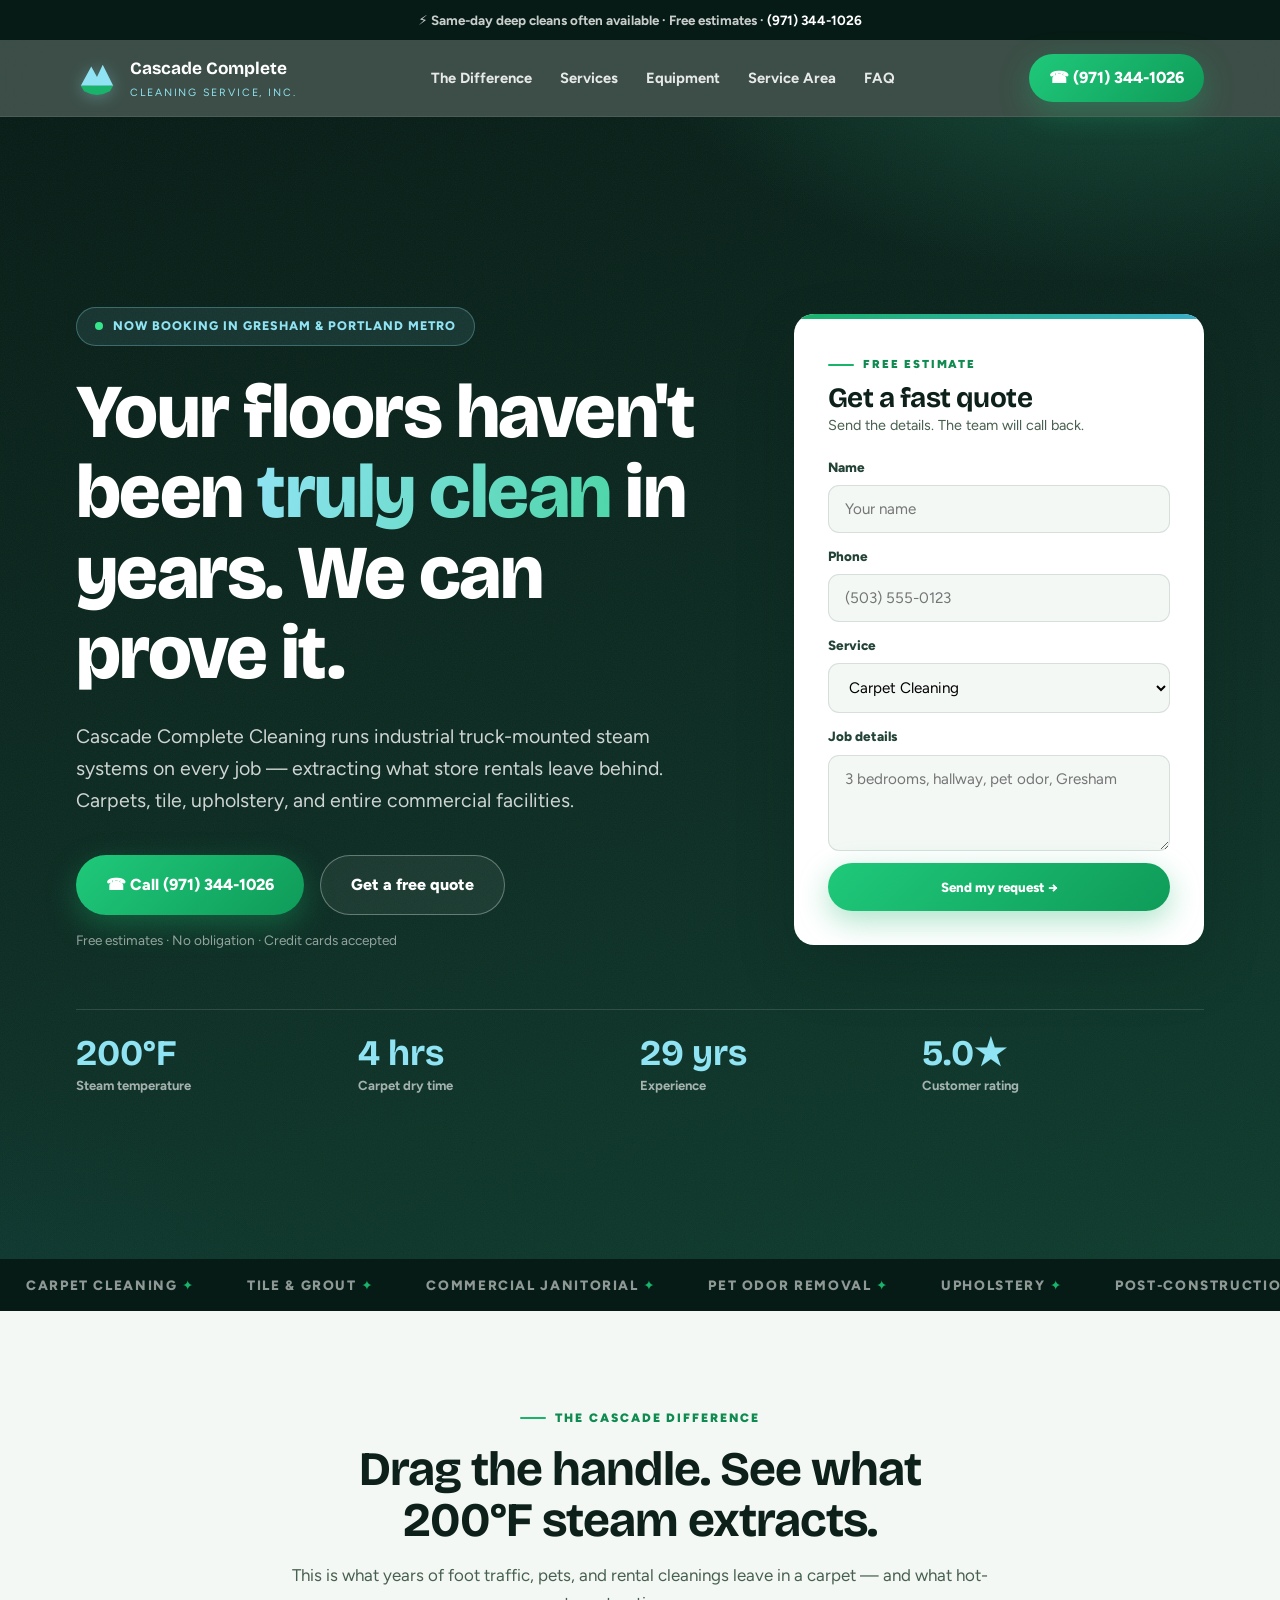
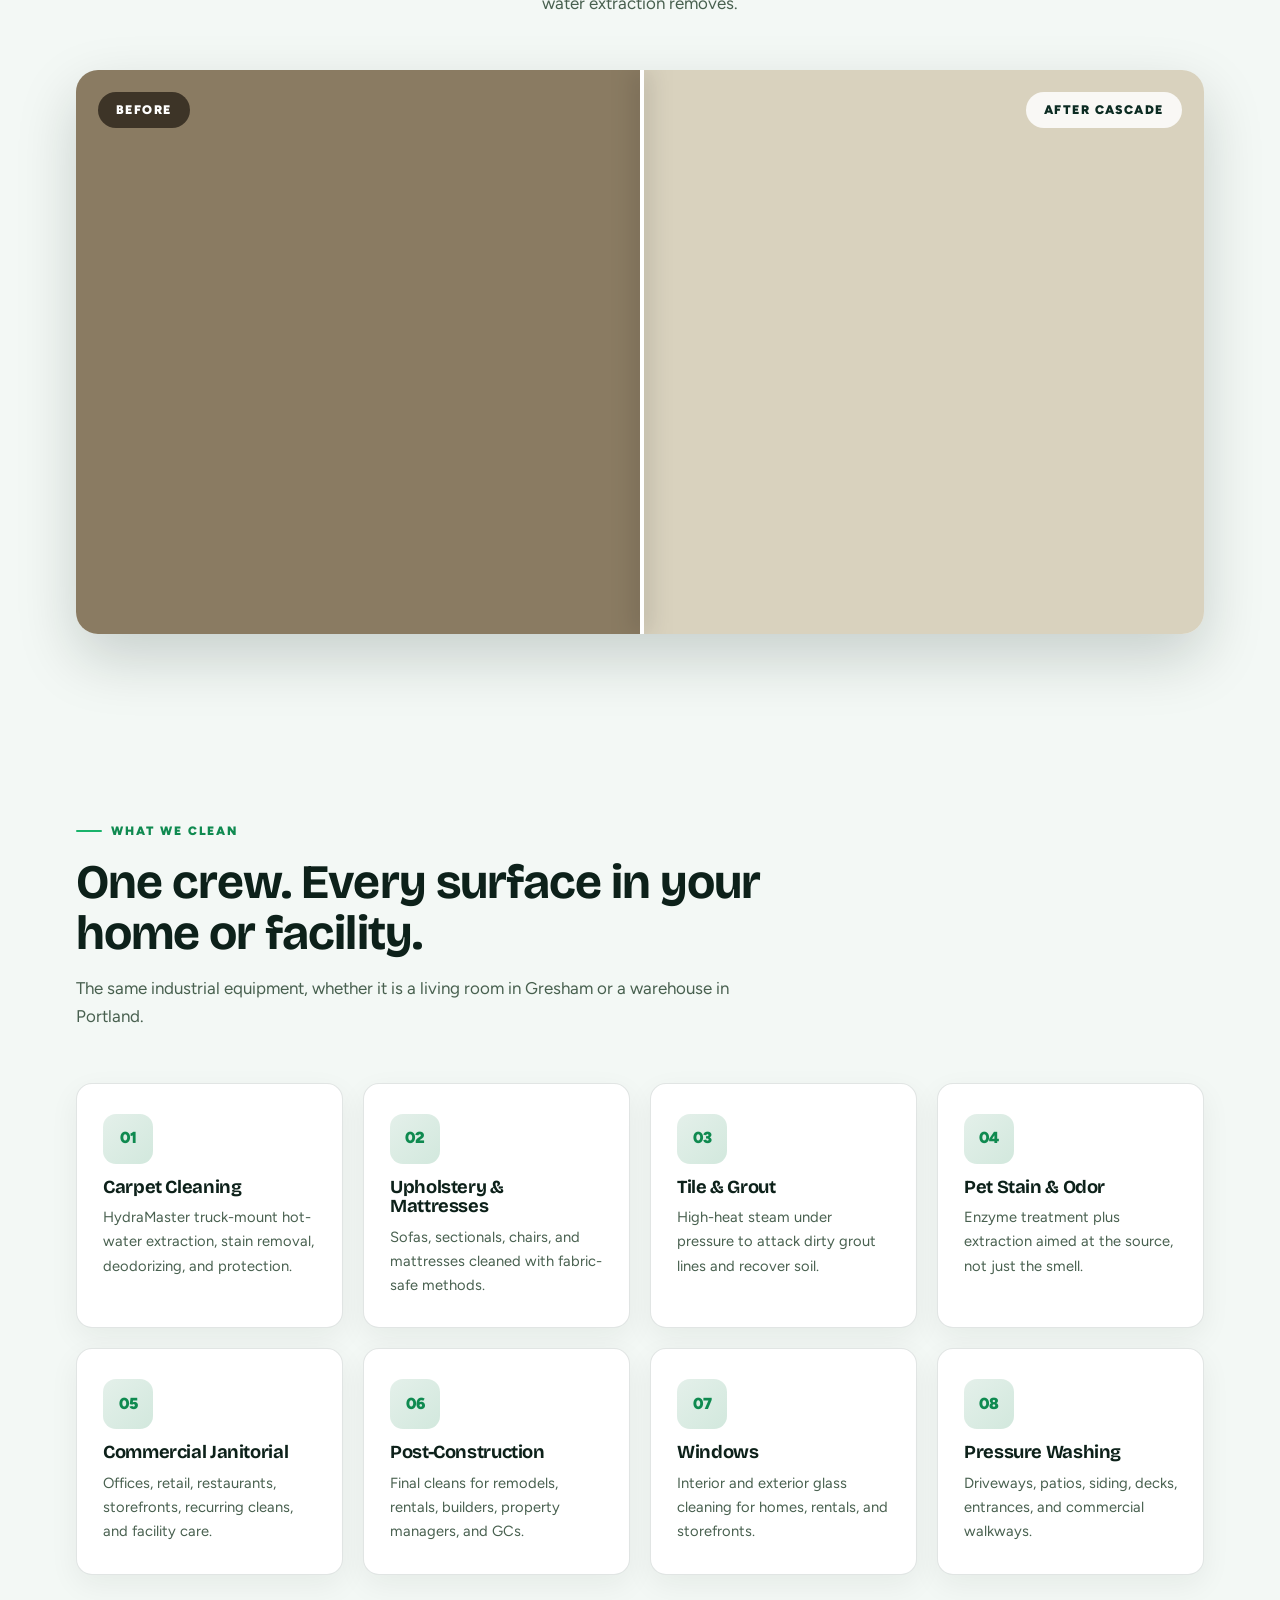
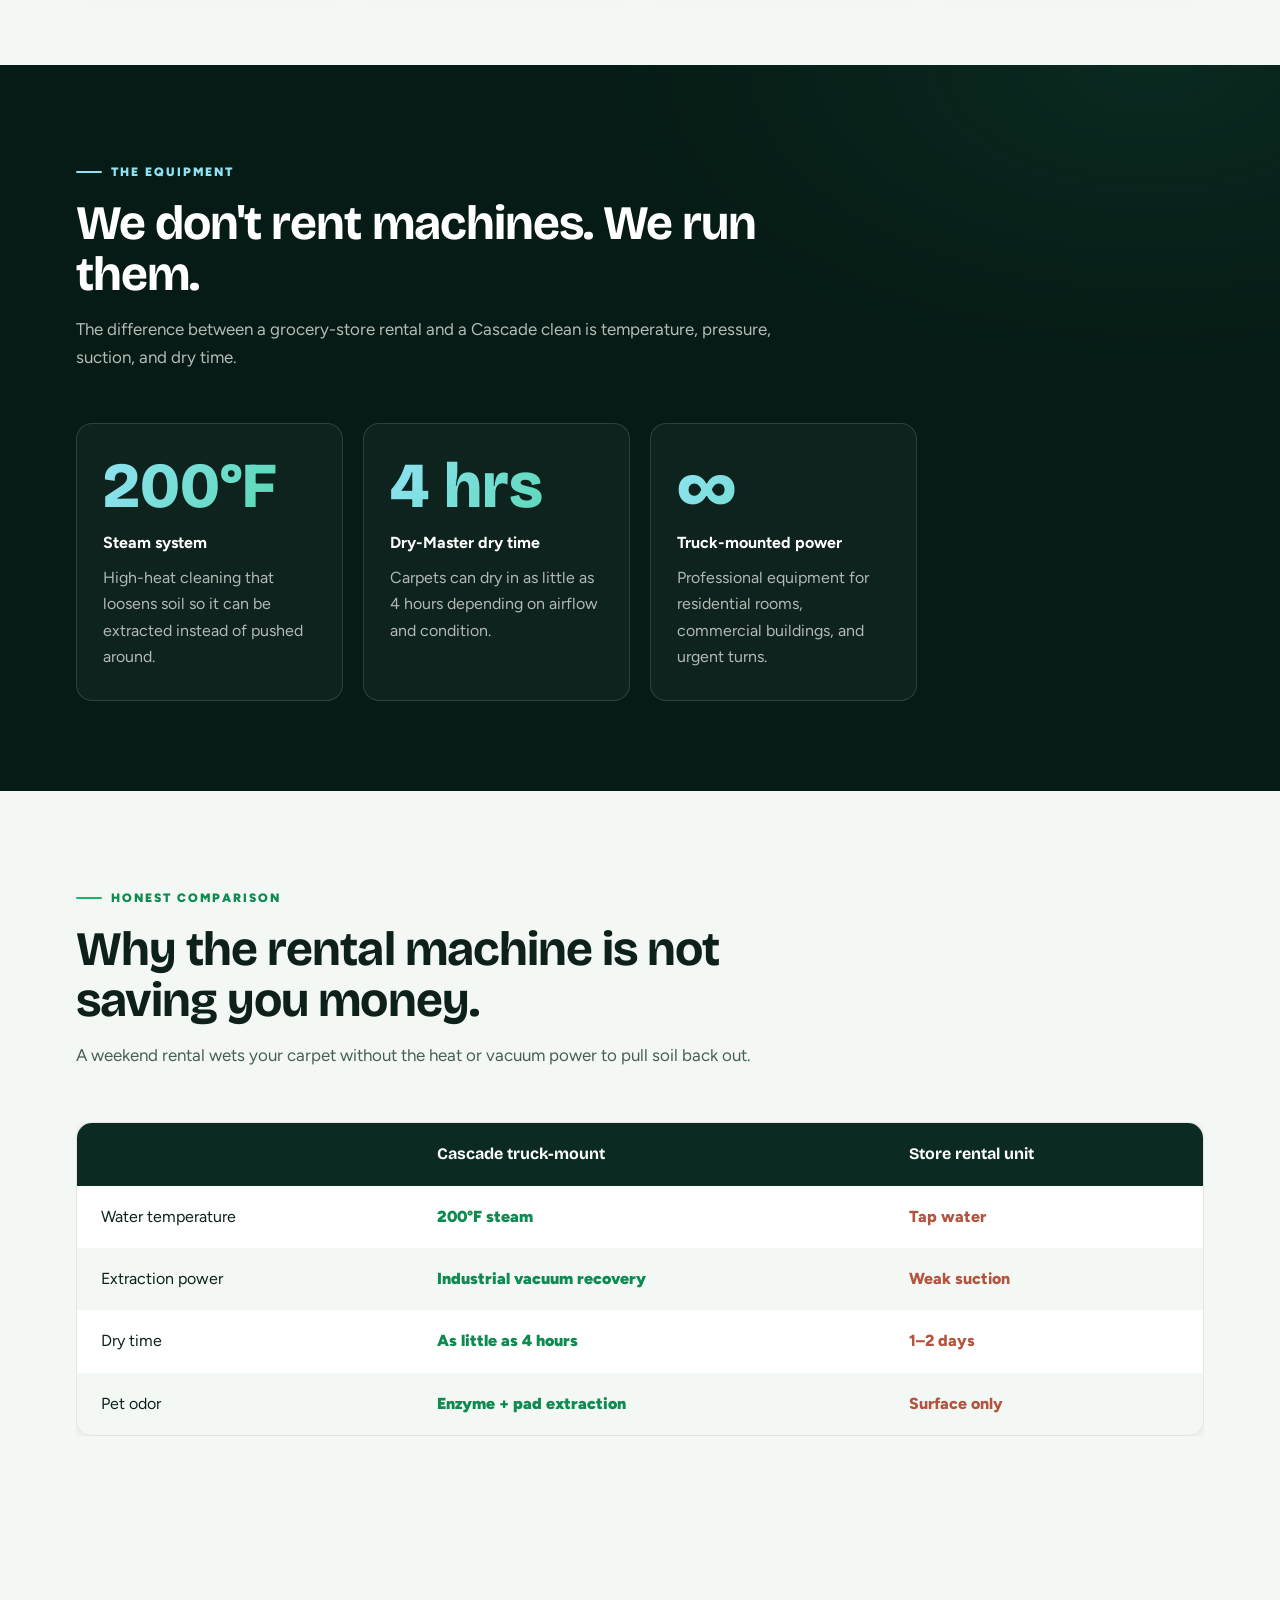
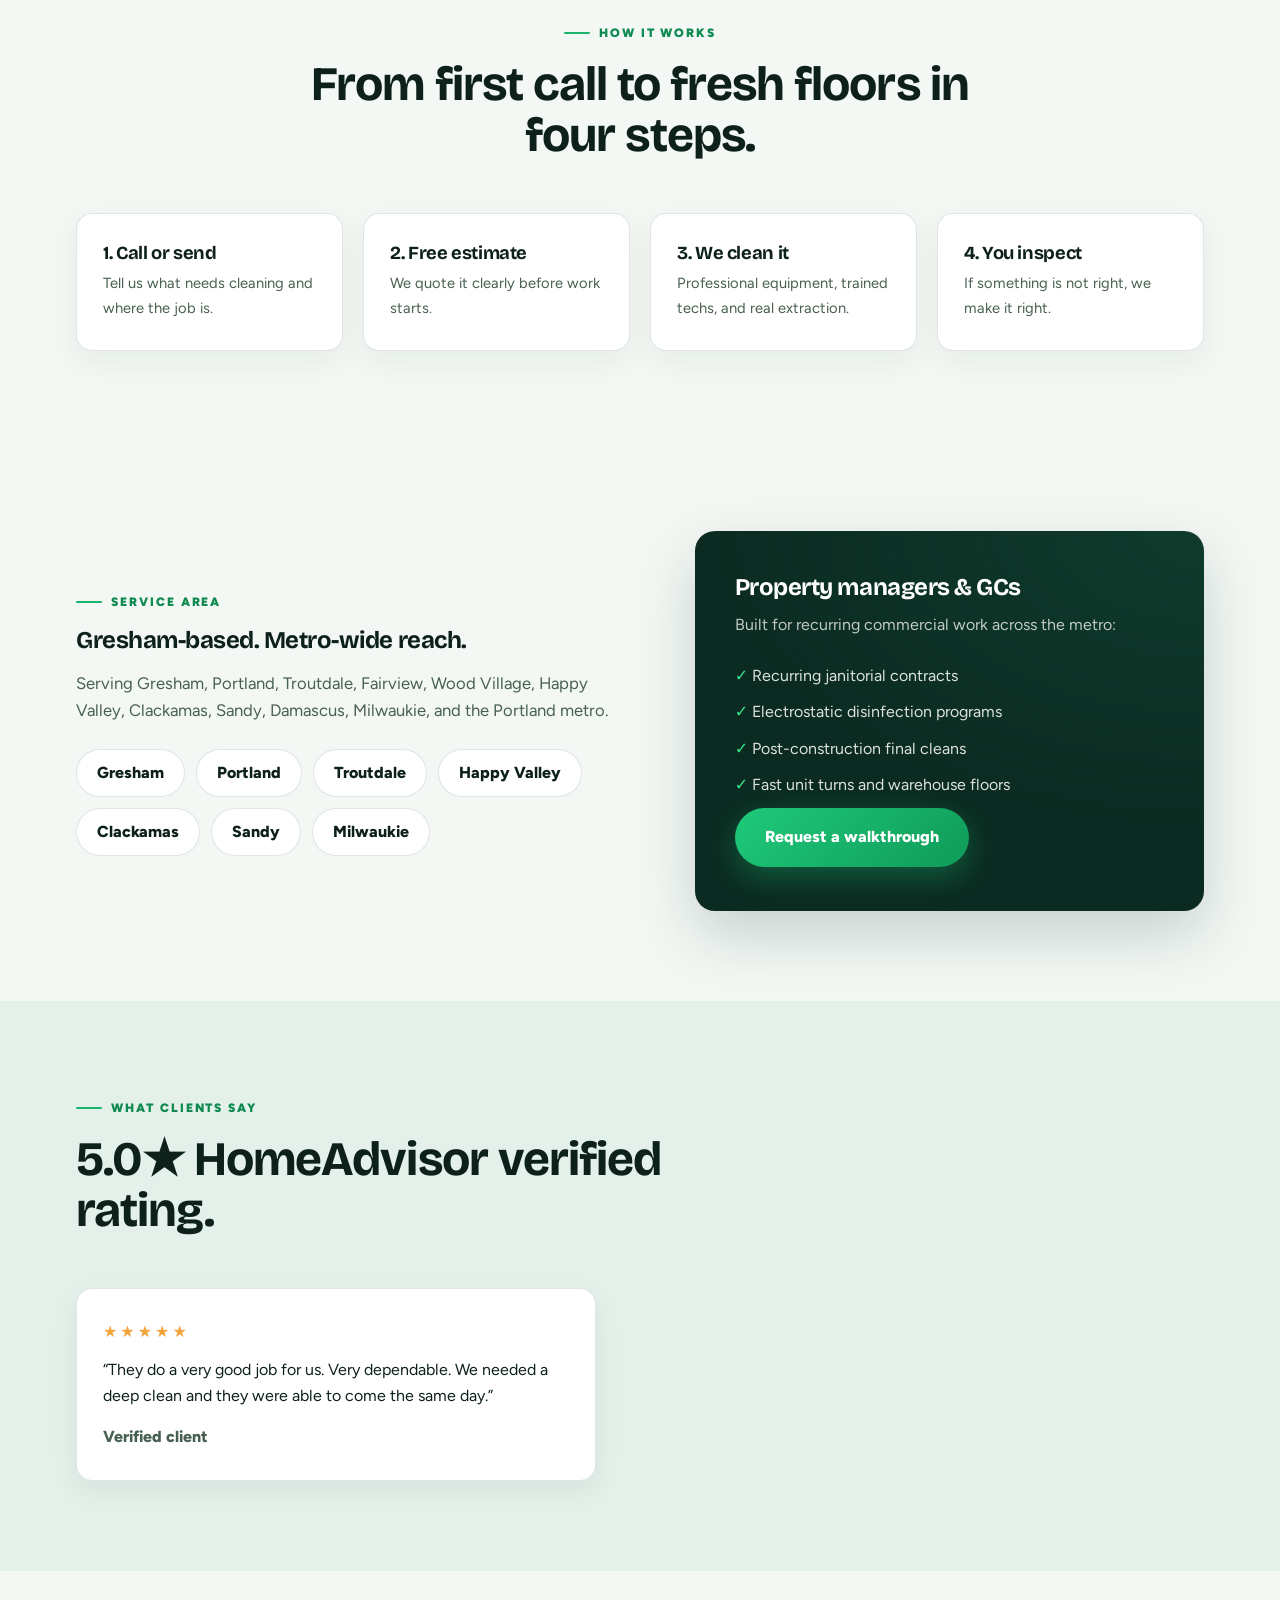
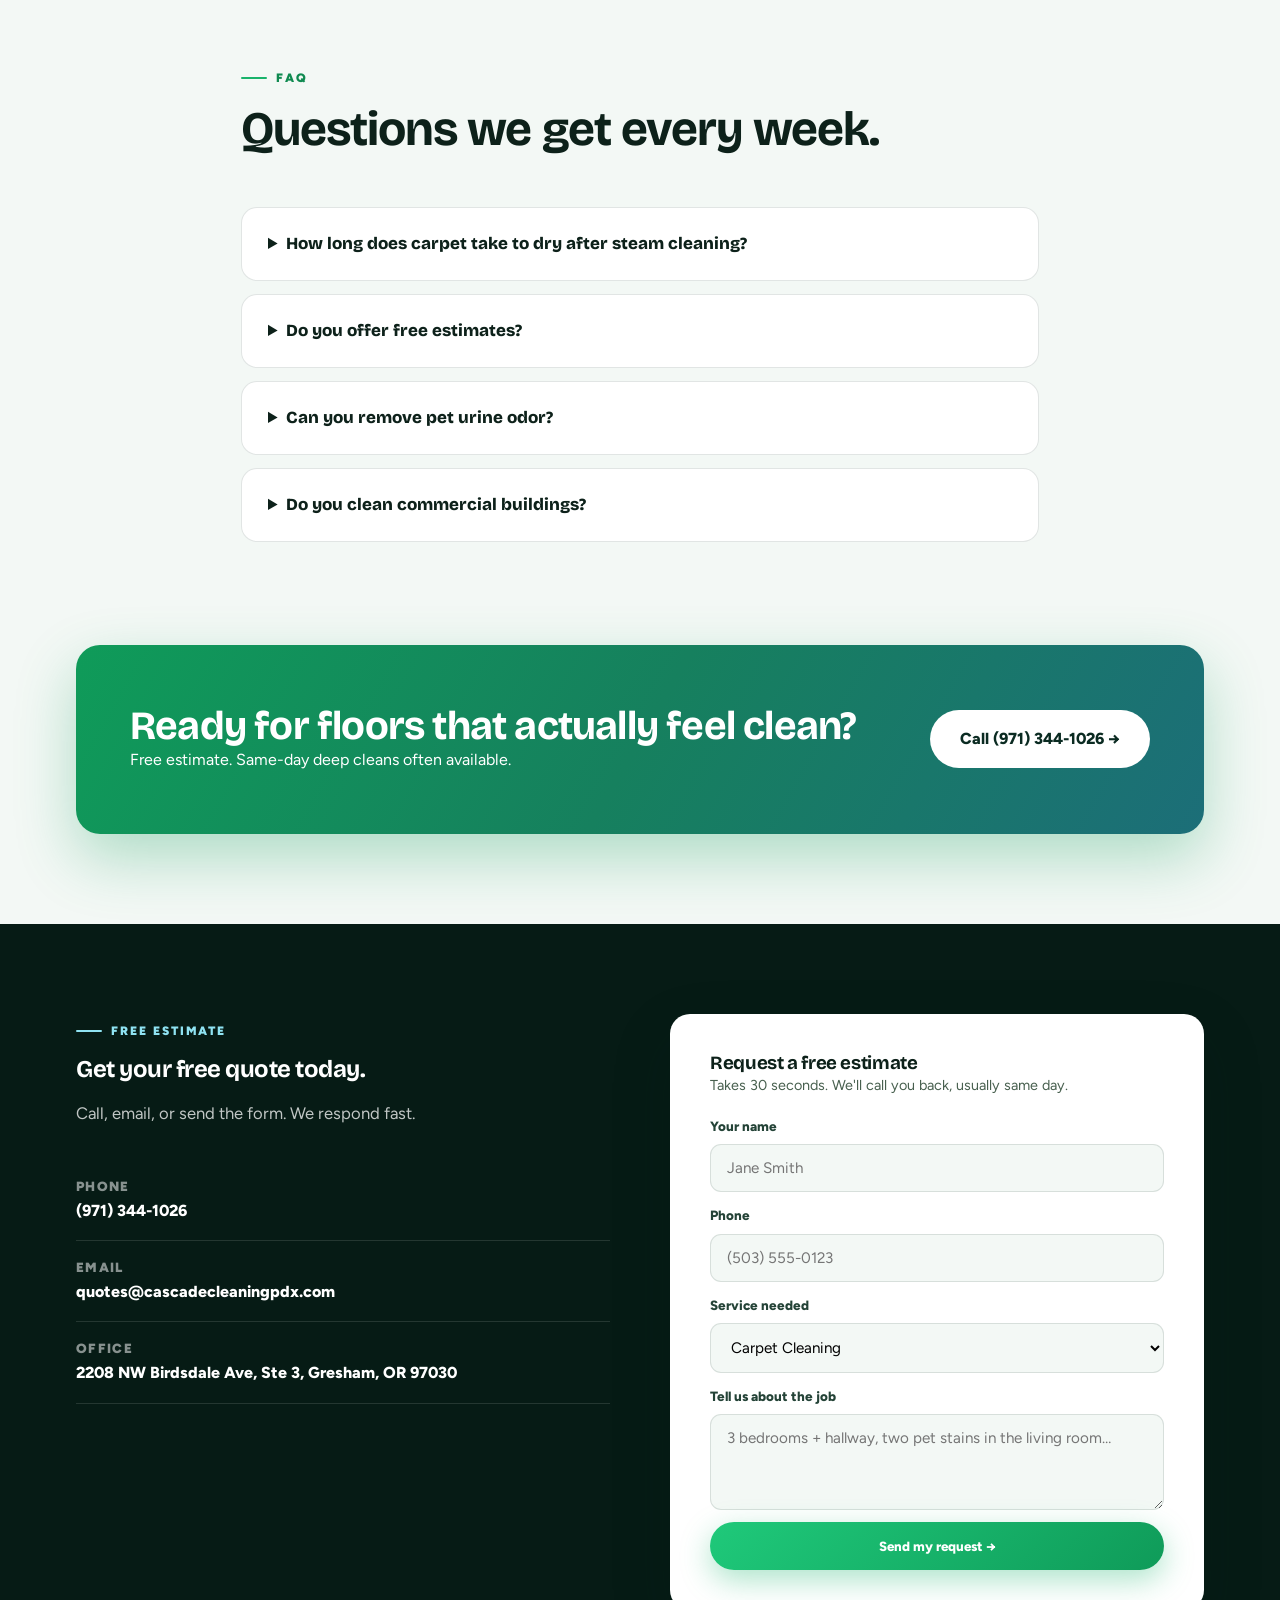
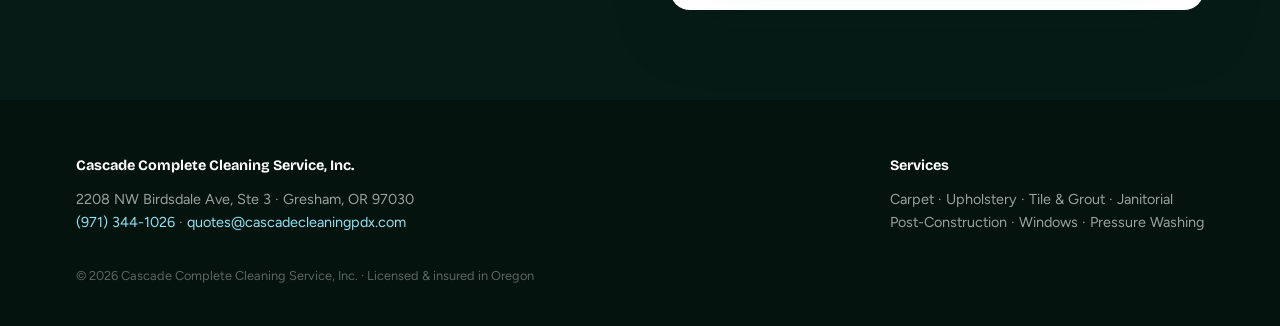
==== commit 796e6db2: "Replace Cascade site with working lead form" ====
--- a/index.html
+++ b/index.html
@@ -1,43 +1,34 @@
-<!DOCTYPE html>
+<!doctype html>
 <html lang="en">
 <head>
-<meta charset="UTF-8">
-<meta name="viewport" content="width=device-width, initial-scale=1.0">
-<title>Cascade Complete Cleaning Service | Carpet Cleaning & Commercial Janitorial in Gresham, OR</title>
-<meta name="description" content="Truck-mounted steam carpet cleaning, tile and grout restoration, commercial janitorial and post-construction cleaning in Gresham and the Portland metro. Free estimates: (971) 344-1026.">
-<meta name="keywords" content="carpet cleaning Gresham, commercial cleaning Portland, janitorial services Gresham OR, tile and grout cleaning, pet stain removal, post construction cleaning, upholstery cleaning Gresham">
-<link rel="canonical" href="https://www.cascadecompletecleaning.com/">
-<meta property="og:type" content="website">
-<meta property="og:title" content="Cascade Complete Cleaning Service | Gresham, OR">
-<meta property="og:description" content="Industrial-grade steam cleaning for carpets, tile, and commercial spaces across Gresham and Portland metro.">
-<meta property="og:url" content="https://www.cascadecompletecleaning.com/">
-<meta name="geo.region" content="US-OR">
-<meta name="geo.placename" content="Gresham">
-<meta name="robots" content="index, follow">
+<meta charset="utf-8">
+<meta name="viewport" content="width=device-width,initial-scale=1">
+<title>Cascade Complete Cleaning Service | Gresham OR</title>
+<meta name="description" content="Truck-mounted carpet cleaning, tile and grout, upholstery, commercial janitorial, and post-construction cleaning in Gresham and Portland metro. Free estimates: (971) 344-1026.">
 <link rel="preconnect" href="https://fonts.googleapis.com">
 <link rel="preconnect" href="https://fonts.gstatic.com" crossorigin>
-<link href="https://fonts.googleapis.com/css2?family=Bricolage+Grotesque:wght@400;600;700;800&family=Figtree:wght@400;500;600;700;800&display=swap" rel="stylesheet">
-<link rel="stylesheet" href="style.css">
-<script type="application/ld+json">{"@context":"https://schema.org","@type":"LocalBusiness","name":"Cascade Complete Cleaning Service, Inc.","telephone":"+19713441026","email":"quotes@cascadecleaningpdx.com","url":"https://www.cascadecompletecleaning.com/","address":{"@type":"PostalAddress","streetAddress":"2208 NW Birdsdale Ave, Ste 3","addressLocality":"Gresham","addressRegion":"OR","postalCode":"97030","addressCountry":"US"},"areaServed":["Gresham","Portland","Troutdale","Fairview","Wood Village","Happy Valley","Clackamas","Sandy","Damascus","Milwaukie"],"serviceType":["Carpet Cleaning","Upholstery Cleaning","Tile and Grout Cleaning","Commercial Janitorial Services","Post-Construction Cleaning"]}</script>
+<link href="https://fonts.googleapis.com/css2?family=Bricolage+Grotesque:wght@600;700;800&family=Figtree:wght@400;500;600;700;800&display=swap" rel="stylesheet">
+<style>
+:root{--dark:#061b15;--pine:#0b2b22;--pine2:#103a2d;--green:#19b36b;--green2:#0f9b59;--blue:#8fe3f2;--bg:#f3f8f5;--ink:#0d211a;--muted:#48604f;--line:rgba(11,43,34,.12);--shadow:0 24px 60px rgba(6,27,21,.18)}*{box-sizing:border-box;margin:0;padding:0}html{scroll-behavior:smooth}body{font-family:Figtree,system-ui,sans-serif;background:var(--bg);color:var(--ink);line-height:1.65;overflow-x:hidden}h1,h2,h3{font-family:'Bricolage Grotesque',sans-serif;line-height:1.06;letter-spacing:-.02em}.wrap{max-width:1180px;margin:auto;padding:0 26px}.top{background:var(--dark);color:#ffffffc7;text-align:center;padding:9px 16px;font-weight:700;font-size:.84rem}.top a{color:#fff;text-decoration:none}header{position:sticky;top:0;z-index:20;background:rgba(8,30,23,.78);backdrop-filter:blur(18px);border-bottom:1px solid rgba(255,255,255,.08)}.nav{height:76px;display:flex;align-items:center;justify-content:space-between;gap:24px}.brand{display:flex;align-items:center;gap:12px;color:#fff;text-decoration:none}.brand svg{width:42px;height:42px;filter:drop-shadow(0 2px 8px rgba(143,227,242,.35))}.brand b{font-family:'Bricolage Grotesque';font-size:1.08rem;display:block}.brand span{font-size:.66rem;letter-spacing:.18em;text-transform:uppercase;color:var(--blue);display:block}.links{display:flex;gap:28px;list-style:none}.links a{color:#ffffffe0;text-decoration:none;font-weight:700;font-size:.92rem}.phone,.btn{display:inline-flex;align-items:center;justify-content:center;gap:10px;border:0;border-radius:999px;text-decoration:none;font-weight:800;cursor:pointer;font-family:Figtree}.phone,.btn-primary{background:linear-gradient(135deg,#1fc97a,#0f9b59);color:#fff;box-shadow:0 10px 30px rgba(25,179,107,.36)}.phone{padding:11px 20px}.btn{padding:16px 30px;transition:.18s}.btn:hover{transform:translateY(-2px)}.btn-ghost{color:#fff;border:1.5px solid rgba(255,255,255,.32);background:rgba(255,255,255,.06)}.hero{position:relative;color:#fff;overflow:hidden;background:radial-gradient(900px 500px at 88% -10%,#16523e,transparent 55%),radial-gradient(800px 500px at -10% 110%,rgba(14,78,92,.25),transparent 60%),linear-gradient(165deg,var(--dark),var(--pine) 55%,#0d3b2d)}.hero:after{content:"";position:absolute;inset:0;background-image:url("data:image/svg+xml,%3Csvg xmlns='http://www.w3.org/2000/svg' width='160' height='160'%3E%3Cfilter id='n'%3E%3CfeTurbulence type='fractalNoise' baseFrequency='.9' numOctaves='2'/%3E%3C/filter%3E%3Crect width='160' height='160' filter='url(%23n)' opacity='.05'/%3E%3C/svg%3E");pointer-events:none}.hero .wrap{position:relative;z-index:1;padding-top:100px;padding-bottom:70px}.hero-grid{display:grid;grid-template-columns:minmax(0,1fr) 410px;gap:64px;align-items:center}.tag{display:inline-flex;align-items:center;gap:10px;background:rgba(143,227,242,.1);border:1px solid rgba(143,227,242,.3);color:var(--blue);font-size:.78rem;font-weight:800;letter-spacing:.08em;text-transform:uppercase;padding:8px 18px;border-radius:999px;margin-bottom:26px}.dot{width:8px;height:8px;border-radius:50%;background:#37e58c;box-shadow:0 0 0 0 rgba(55,229,140,.6);animation:pulse 2s infinite}@keyframes pulse{70%{box-shadow:0 0 0 11px rgba(55,229,140,0)}}h1{font-size:clamp(2.65rem,6vw,4.75rem);font-weight:800;max-width:840px}.accent{background:linear-gradient(100deg,var(--blue),#4ed6a8);-webkit-background-clip:text;background-clip:text;color:transparent}.lead{margin:26px 0 38px;font-size:1.22rem;max-width:620px;color:rgba(255,255,255,.8)}.actions{display:flex;gap:16px;flex-wrap:wrap}.note{font-size:.85rem;color:rgba(255,255,255,.55);margin-top:14px}.card{background:#fff;color:var(--ink);border-radius:20px;padding:34px;box-shadow:var(--shadow);position:relative;overflow:hidden}.card:before{content:"";position:absolute;inset:0 0 auto;height:5px;background:linear-gradient(90deg,var(--green),#37aec9)}.mini{display:inline-flex;align-items:center;gap:9px;font-size:.72rem;font-weight:900;letter-spacing:.16em;text-transform:uppercase;color:#0f8a50;margin-bottom:10px}.mini:before,.eyebrow:before{content:"";width:26px;height:2px;background:var(--green);border-radius:2px}.card h2{font-size:1.75rem}.card p,.sub{color:var(--muted);font-size:.9rem}.lead-form{display:grid;gap:12px;margin-top:18px}.lead-form label{display:grid;gap:7px;font-weight:800;font-size:.84rem;color:#244337}.lead-form input,.lead-form select,.lead-form textarea{width:100%;padding:14px 16px;border:1.5px solid var(--line);border-radius:11px;font-family:Figtree;font-size:.95rem;background:var(--bg)}.lead-form textarea{min-height:96px;resize:vertical}.lead-form input:focus,.lead-form select:focus,.lead-form textarea:focus{outline:none;border-color:var(--green)}.stats{display:grid;grid-template-columns:repeat(4,1fr);border-top:1px solid rgba(255,255,255,.13);margin-top:58px}.stat{padding:26px 26px 0 0}.stat b{font-family:'Bricolage Grotesque';font-size:2.25rem;color:var(--blue);display:block;line-height:1}.stat span{color:rgba(255,255,255,.62);font-weight:700;font-size:.82rem}.ticker{background:var(--dark);overflow:hidden;padding:15px 0}.ticker-track{display:flex;width:max-content;animation:scroll 36s linear infinite}.ticker span{color:rgba(255,255,255,.55);font-weight:800;font-size:.85rem;letter-spacing:.12em;text-transform:uppercase;padding:0 26px;white-space:nowrap}.ticker span:after{content:" ✦";color:var(--green)}@keyframes scroll{to{transform:translateX(-50%)}}section{padding:90px 0}.eyebrow{display:inline-flex;align-items:center;gap:9px;font-size:.76rem;font-weight:900;letter-spacing:.16em;text-transform:uppercase;color:#0f8a50;margin-bottom:16px}.head{max-width:700px;margin-bottom:52px}.head.center{text-align:center;margin-left:auto;margin-right:auto}.head h2{font-size:clamp(2rem,4vw,3rem)}.head p{margin-top:16px;color:var(--muted);font-size:1.06rem}.ba{position:relative;border-radius:22px;overflow:hidden;box-shadow:var(--shadow);aspect-ratio:16/8;background:linear-gradient(90deg,#8a7b62 0 50%,#d9d2be 50%)}.ba:before{content:"Before";position:absolute;top:22px;left:22px;background:rgba(20,14,8,.65);color:#fff;padding:8px 18px;border-radius:999px;font-weight:900;font-size:.78rem;letter-spacing:.12em;text-transform:uppercase}.ba:after{content:"After Cascade";position:absolute;top:22px;right:22px;background:rgba(255,255,255,.85);color:var(--pine);padding:8px 18px;border-radius:999px;font-weight:900;font-size:.78rem;letter-spacing:.12em;text-transform:uppercase}.line{position:absolute;top:0;bottom:0;left:50%;width:4px;background:#fff;box-shadow:0 0 24px #0008}.grid{display:grid;grid-template-columns:repeat(4,1fr);gap:20px}.service,.spec,.step,.review-card{background:#fff;border:1px solid var(--line);border-radius:16px;padding:30px 26px;box-shadow:0 10px 30px rgba(6,27,21,.06)}.service span{width:50px;height:50px;border-radius:13px;background:linear-gradient(135deg,#e4f0ea,#d2e8dd);display:grid;place-items:center;color:#0f8a50;font-weight:900;margin-bottom:14px}.service h3,.step h3{font-size:1.15rem;margin-bottom:8px}.service p,.step p{color:var(--muted);font-size:.92rem}.dark{background:radial-gradient(900px 500px at 90% 0%,rgba(20,80,60,.28),transparent 60%),var(--dark);color:#fff}.dark .eyebrow{color:var(--blue)}.dark .eyebrow:before{background:var(--blue)}.dark .head p{color:rgba(255,255,255,.7)}.spec{background:rgba(255,255,255,.04);border-color:rgba(255,255,255,.13);box-shadow:none}.spec .num{font-family:'Bricolage Grotesque';font-size:4rem;font-weight:900;line-height:1;background:linear-gradient(120deg,var(--blue),#4ed6a8);-webkit-background-clip:text;background-clip:text;color:transparent}.spec b{display:block;margin:12px 0 8px}.spec p{color:rgba(255,255,255,.68)}.compare table{width:100%;border-collapse:separate;border-spacing:0;background:#fff;border-radius:16px;overflow:hidden;box-shadow:0 8px 30px rgba(6,27,21,.07);border:1px solid var(--line)}th,td{padding:18px 24px;text-align:left}th{background:var(--pine);color:#fff;font-family:'Bricolage Grotesque'}tr:nth-child(even) td{background:#f3f8f5}.yes{color:#0f8a50;font-weight:900}.no{color:#b4543e;font-weight:800}.area{display:grid;grid-template-columns:1.05fr .95fr;gap:56px;align-items:center}.chips{display:flex;flex-wrap:wrap;gap:11px;margin-top:24px}.chip{background:#fff;border:1px solid var(--line);border-radius:999px;padding:10px 20px;font-weight:800}.panel{background:radial-gradient(500px 300px at 100% 0%,#16523e66,transparent),var(--pine);color:#fff;border-radius:20px;padding:44px 40px;box-shadow:var(--shadow)}.panel p{color:rgba(255,255,255,.74);margin:12px 0 24px}.panel li{list-style:none;margin:10px 0;color:rgba(255,255,255,.86)}.panel li:before{content:"✓ ";color:#37e58c;font-weight:900}.reviews{background:#e4f0ea}.review-card{max-width:520px}.stars{color:#f2a33c;letter-spacing:3px;margin-bottom:12px}.faq{max-width:850px;margin:auto}details{background:#fff;border:1px solid var(--line);border-radius:16px;margin-bottom:13px;overflow:hidden}summary{padding:22px 26px;cursor:pointer;font-family:'Bricolage Grotesque';font-weight:800;font-size:1.06rem}details p{padding:0 26px 24px;color:var(--muted)}.cta{background:linear-gradient(120deg,#0f9b59,#16805e 50%,#1c6e78);border-radius:24px;padding:60px 54px;color:#fff;display:flex;align-items:center;justify-content:space-between;gap:30px;box-shadow:0 24px 60px rgba(15,155,89,.3)}.cta h2{font-size:clamp(1.8rem,3.4vw,2.5rem)}.contact{background:var(--dark);color:#fff}.contact-grid{display:grid;grid-template-columns:1fr 1fr;gap:60px}.contact .eyebrow{color:var(--blue)}.contact .eyebrow:before{background:var(--blue)}.info{margin-top:32px}.info div{padding:16px 0;border-bottom:1px solid rgba(255,255,255,.12)}.info small{display:block;color:rgba(255,255,255,.52);font-weight:900;text-transform:uppercase;letter-spacing:.1em}.info a,.info span{color:#fff;text-decoration:none;font-weight:800}.formbox{background:#fff;color:var(--ink);border-radius:20px;padding:40px;box-shadow:var(--shadow)}footer{background:#04130e;color:rgba(255,255,255,.6);padding:54px 0 40px;font-size:.9rem}.foot{display:flex;justify-content:space-between;gap:34px;flex-wrap:wrap}footer b{color:#fff;display:block;margin-bottom:10px;font-family:'Bricolage Grotesque'}footer a{color:var(--blue);text-decoration:none}.mobile-call{display:none;position:fixed;left:0;right:0;bottom:0;z-index:50;background:linear-gradient(135deg,#1fc97a,#0f9b59);color:#fff;text-align:center;padding:16px;text-decoration:none;font-weight:900}@media(max-width:960px){.links{display:none}.hero-grid,.contact-grid,.area{grid-template-columns:1fr}.grid{grid-template-columns:repeat(2,1fr)}.stats{grid-template-columns:repeat(2,1fr)}.card{max-width:560px}}@media(max-width:640px){body{padding-bottom:58px}.mobile-call{display:block}.phone{font-size:0;padding:11px 14px}.phone:after{content:"Call";font-size:.92rem}.grid{grid-template-columns:1fr}.stats{grid-template-columns:1fr}.hero .wrap{padding-top:62px}.card,.formbox{padding:24px}.cta{padding:34px 24px;display:block}.actions .btn{width:100%}th,td{padding:14px;font-size:.84rem}}
+</style>
 </head>
 <body>
-<div class="announce">⚡ Same-day deep cleans often available · Free estimates · <a href="tel:+19713441026"><b>(971) 344-1026</b></a></div>
-<header><div class="wrap nav"><a class="logo" href="#top" aria-label="Cascade Complete home"><svg class="logo-mark" viewBox="0 0 44 44" fill="none"><path d="M5 30 L16 10 L22 21 L28 8 L39 30 Z" fill="#8FE3F2"/><path d="M5 30 H39 L35.5 36 Q22 43.5 8.5 36 Z" fill="#19B36B"/></svg><div><b>Cascade Complete</b><span>Cleaning Service, Inc.</span></div></a><nav><ul class="nav-links"><li><a href="#difference">The Difference</a></li><li><a href="#services">Services</a></li><li><a href="#equipment">Equipment</a></li><li><a href="#areas">Service Area</a></li><li><a href="#faq">FAQ</a></li></ul></nav><a class="nav-phone" href="tel:+19713441026">☎ (971) 344-1026</a></div></header>
+<div class="top">⚡ Same-day deep cleans often available · Free estimates · <a href="tel:+19713441026">(971) 344-1026</a></div>
+<header><div class="wrap nav"><a class="brand" href="#top"><svg viewBox="0 0 44 44" fill="none"><path d="M5 30 L16 10 L22 21 L28 8 L39 30 Z" fill="#8FE3F2"/><path d="M5 30 H39 L35.5 36 Q22 43.5 8.5 36 Z" fill="#19B36B"/></svg><div><b>Cascade Complete</b><span>Cleaning Service, Inc.</span></div></a><nav><ul class="links"><li><a href="#difference">The Difference</a></li><li><a href="#services">Services</a></li><li><a href="#equipment">Equipment</a></li><li><a href="#areas">Service Area</a></li><li><a href="#faq">FAQ</a></li></ul></nav><a class="phone" href="tel:+19713441026">☎ (971) 344-1026</a></div></header>
 <main id="top">
-<section class="hero" style="padding:0"><div id="steamField"></div><div class="wrap"><div class="hero-grid"><div class="hero-copy rv"><div class="hero-tag"><span class="pulse"></span> Now booking in Gresham &amp; Portland Metro</div><h1>Your floors haven't been <span class="accent">truly clean</span> in years. We can prove it.</h1><p class="lead">Cascade Complete Cleaning runs industrial truck-mounted steam systems on every job — extracting what store rentals leave behind. Carpets, tile, upholstery, and entire commercial facilities.</p><div class="hero-ctas"><a class="btn btn-primary" href="tel:+19713441026">☎ Call (971) 344-1026</a><a class="btn btn-ghost" href="#quote">Get a free quote</a></div><div class="hero-note">Free estimates · No obligation · Credit cards accepted</div></div><aside class="quote-card rv"><div class="quote-head"><span class="mini-eyebrow">Free estimate</span><h2>Get a fast quote</h2><p>Send the details. The team will call back.</p></div><form action="https://formsubmit.co/quotes@cascadecleaningpdx.com" method="POST"><input type="hidden" name="_subject" value="New Cascade Complete Cleaning Lead"><input type="hidden" name="_template" value="table"><input type="hidden" name="_captcha" value="false"><label>Name<input name="name" type="text" placeholder="Your name" required></label><label>Phone<input name="phone" type="tel" placeholder="(503) 555-0123" required></label><label>Service<select name="service"><option>Carpet Cleaning</option><option>Upholstery Cleaning</option><option>Tile and Grout</option><option>Pet Stain and Odor</option><option>Commercial Janitorial</option><option>Post-Construction Clean</option><option>Windows / Pressure Washing</option></select></label><label>Job details<textarea name="details" placeholder="3 bedrooms, hallway, pet odor, Gresham"></textarea></label><button class="btn btn-primary form-btn" type="submit">Send my request →</button></form></aside></div><div class="proof-strip rv"><div><strong><span class="count" data-target="200">200</span>°F</strong><span>Steam temperature</span></div><div><strong><span class="count" data-target="4">4</span> hr</strong><span>Carpet dry time</span></div><div><strong><span class="count" data-target="29">29</span> yrs</strong><span>Experience</span></div><div><strong>5.0★</strong><span>Customer rating</span></div></div></div></section>
-<div class="ticker"><div class="ticker-track" id="tickerTrack"><span>Carpet Cleaning</span><span>Tile &amp; Grout</span><span>Commercial Janitorial</span><span>Pet Odor Removal</span><span>Upholstery</span><span>Post-Construction</span><span>Area Rugs</span><span>Pressure Washing</span><span>Electrostatic Disinfection</span><span>Warehouse Floors</span></div></div>
-<section class="ba-section" id="difference"><div class="wrap"><div class="sec-head center rv"><span class="eyebrow">The Cascade Difference</span><h2>Drag the handle. See what 200°F steam extracts.</h2><p>This is what years of foot traffic, pets, and rental cleanings leave in a carpet — and what hot-water extraction removes.</p></div><div class="before-after rv"><div class="ba dirty"><span>Before</span></div><div class="ba clean"><span>After Cascade</span></div></div></div></section>
-<section id="services" class="services"><div class="wrap"><div class="sec-head rv"><span class="eyebrow">What We Clean</span><h2>One crew. Every surface in your home or facility.</h2><p>The same industrial equipment, whether it is a living room in Gresham or a warehouse in Portland.</p></div><div class="service-grid"><article class="service-card rv"><span>01</span><h3>Carpet Cleaning</h3><p>HydraMaster truck-mount hot-water extraction, stain removal, deodorizing, and protection.</p></article><article class="service-card rv"><span>02</span><h3>Upholstery &amp; Mattresses</h3><p>Sofas, sectionals, chairs, and mattresses cleaned with fabric-safe methods.</p></article><article class="service-card rv"><span>03</span><h3>Tile &amp; Grout</h3><p>High-heat steam under pressure to attack dirty grout lines and recover soil.</p></article><article class="service-card rv"><span>04</span><h3>Pet Stain &amp; Odor</h3><p>Enzyme treatment plus extraction aimed at the source, not just the smell.</p></article><article class="service-card rv"><span>05</span><h3>Commercial Janitorial</h3><p>Offices, retail, restaurants, storefronts, recurring cleans, and facility care.</p></article><article class="service-card rv"><span>06</span><h3>Post-Construction</h3><p>Final cleans for remodels, rentals, builders, property managers, and GCs.</p></article><article class="service-card rv"><span>07</span><h3>Windows</h3><p>Interior and exterior glass cleaning for homes, rentals, and storefronts.</p></article><article class="service-card rv"><span>08</span><h3>Pressure Washing</h3><p>Driveways, patios, siding, decks, entrances, and commercial walkways.</p></article></div></div></section>
-<section class="equip" id="equipment"><div class="wrap"><div class="sec-head rv"><span class="eyebrow">The Equipment</span><h2>We don't rent machines. We run them.</h2><p>The difference between a grocery-store rental and a Cascade clean is temperature, pressure, suction, and dry time.</p></div><div class="spec-grid"><div class="spec rv"><div class="num">200<sup>°F</sup></div><b>Steam system</b><p>High-heat cleaning that loosens soil so it can be extracted instead of pushed around.</p></div><div class="spec rv"><div class="num">4<sup>hrs</sup></div><b>Dry-Master dry time</b><p>Carpets can dry in as little as 4 hours depending on airflow and condition.</p></div><div class="spec rv"><div class="num">∞</div><b>Truck-mounted power</b><p>Professional equipment for residential rooms, commercial buildings, and urgent turns.</p></div></div></div></section>
-<section class="compare"><div class="wrap"><div class="sec-head rv"><span class="eyebrow">Honest Comparison</span><h2>Why the rental machine is not saving you money.</h2><p>A weekend rental wets your carpet without the heat or vacuum power to pull soil back out.</p></div><div class="checklist rv"><div><b>✓</b><span>Industrial vacuum recovery</span></div><div><b>✓</b><span>Pet odor treatment at the source</span></div><div><b>✓</b><span>Residential and commercial crews</span></div><div><b>✓</b><span>Clear estimate before work starts</span></div></div></div></section>
-<section class="process" id="process"><div class="wrap"><div class="sec-head center rv"><span class="eyebrow">How It Works</span><h2>From first call to fresh floors in four steps.</h2></div><div class="steps"><div class="step rv"><b>1</b><h3>Call or send</h3><p>Tell us what needs cleaning and where the job is.</p></div><div class="step rv"><b>2</b><h3>Free estimate</h3><p>We quote it clearly before work starts.</p></div><div class="step rv"><b>3</b><h3>We clean it</h3><p>Professional equipment, trained techs, and real extraction.</p></div><div class="step rv"><b>4</b><h3>You inspect</h3><p>If something is not right, we make it right.</p></div></div></div></section>
-<section id="areas"><div class="wrap split"><div class="sec-head rv"><span class="eyebrow">Service Area</span><h2>Gresham-based. Metro-wide reach.</h2><p>Serving Gresham, Portland, Troutdale, Fairview, Wood Village, Happy Valley, Clackamas, Sandy, Damascus, Milwaukie, and surrounding Portland metro.</p></div><div class="panel rv"><h2>Property managers &amp; GCs</h2><p>Built for recurring janitorial work, commercial deep cleans, fast unit turns, and post-construction final cleans.</p><a class="btn btn-primary" href="#quote">Request a walkthrough</a></div></div></section>
-<section class="reviews"><div class="wrap review-grid"><div class="review-card rv"><div class="stars">★★★★★</div><blockquote>“They do a very good job for us. Very dependable. We needed a deep clean and they were able to come the same day.”</blockquote><cite>Verified client</cite></div><div class="final-cta rv"><h2>Ready for floors that actually feel clean?</h2><p>Free estimate. Same-day deep cleans often available.</p><a class="btn btn-primary" href="tel:+19713441026">Call (971) 344-1026</a></div></div></section>
-<section id="faq"><div class="wrap sec-head rv"><span class="eyebrow">FAQ</span><h2>Questions we get every week.</h2><p><b>How long does carpet take to dry?</b><br>As little as 4 hours depending on airflow, humidity, and carpet condition.</p><p><b>Do you offer free estimates?</b><br>Yes. Every residential or commercial project starts with a free estimate.</p><p><b>Do you clean commercial buildings?</b><br>Yes. Offices, retail, restaurants, warehouses, janitorial contracts, and post-construction cleanup.</p></div></section>
-<section class="contact" id="quote"><div class="wrap contact-grid"><div class="rv"><span class="eyebrow">Free Estimate</span><h2>Get your free quote today.</h2><p style="margin-top:18px;color:rgba(255,255,255,.75);font-size:1.04rem">Call, email, or send the form. We respond fast.</p><div class="contact-info"><div class="ci"><span class="ic">☎</span><div><small>Phone</small><a href="tel:+19713441026">(971) 344-1026</a></div></div><div class="ci"><span class="ic">✉</span><div><small>Email</small><a href="mailto:quotes@cascadecleaningpdx.com">quotes@cascadecleaningpdx.com</a></div></div><div class="ci"><span class="ic">⌖</span><div><small>Office</small><span class="v">2208 NW Birdsdale Ave, Ste 3, Gresham, OR 97030</span></div></div></div></div><form class="qform rv" action="https://formsubmit.co/quotes@cascadecleaningpdx.com" method="POST"><h3>Request a free estimate</h3><div class="sub">Takes 30 seconds.</div><input type="hidden" name="_subject" value="New Cascade Complete Cleaning Lead"><label>Your name<input name="name" type="text" placeholder="Jane Smith" required></label><label>Phone<input name="phone" type="tel" placeholder="(503) 555-0123" required></label><label>Service needed<select name="service"><option>Carpet Cleaning</option><option>Upholstery Cleaning</option><option>Tile &amp; Grout</option><option>Pet Stain &amp; Odor</option><option>Commercial Janitorial</option><option>Post-Construction Clean</option><option>Windows / Pressure Washing</option></select></label><label>Tell us about the job<textarea name="details" placeholder="3 bedrooms + hallway, pet stains, Gresham"></textarea></label><button class="btn btn-primary" type="submit">Send my request →</button></form></div></section>
+<section class="hero"><div class="wrap"><div class="hero-grid"><div><div class="tag"><span class="dot"></span>Now booking in Gresham & Portland Metro</div><h1>Your floors haven't been <span class="accent">truly clean</span> in years. We can prove it.</h1><p class="lead">Cascade Complete Cleaning runs industrial truck-mounted steam systems on every job — extracting what store rentals leave behind. Carpets, tile, upholstery, and entire commercial facilities.</p><div class="actions"><a class="btn btn-primary" href="tel:+19713441026">☎ Call (971) 344-1026</a><a class="btn btn-ghost" href="#quote">Get a free quote</a></div><p class="note">Free estimates · No obligation · Credit cards accepted</p></div><aside class="card"><div class="mini">Free estimate</div><h2>Get a fast quote</h2><p>Send the details. The team will call back.</p><form class="lead-form" action="https://formsubmit.co/quotes@cascadecleaningpdx.com" method="POST"><input type="hidden" name="_subject" value="New Cascade Complete Cleaning Lead"><input type="hidden" name="_template" value="table"><label>Name<input name="name" type="text" placeholder="Your name" autocomplete="name" required></label><label>Phone<input name="phone" type="tel" placeholder="(503) 555-0123" autocomplete="tel" required></label><label>Service<select name="service" required><option>Carpet Cleaning</option><option>Upholstery Cleaning</option><option>Tile and Grout</option><option>Pet Stain and Odor</option><option>Commercial Janitorial</option><option>Post-Construction Clean</option><option>Windows / Pressure Washing</option></select></label><label>Job details<textarea name="details" placeholder="3 bedrooms, hallway, pet odor, Gresham"></textarea></label><button class="btn btn-primary" type="submit">Send my request →</button></form></aside></div><div class="stats"><div class="stat"><b>200°F</b><span>Steam temperature</span></div><div class="stat"><b>4 hrs</b><span>Carpet dry time</span></div><div class="stat"><b>29 yrs</b><span>Experience</span></div><div class="stat"><b>5.0★</b><span>Customer rating</span></div></div></div></section>
+<div class="ticker"><div class="ticker-track" id="tickerTrack"><span>Carpet Cleaning</span><span>Tile & Grout</span><span>Commercial Janitorial</span><span>Pet Odor Removal</span><span>Upholstery</span><span>Post-Construction</span><span>Area Rugs</span><span>Pressure Washing</span><span>Electrostatic Disinfection</span><span>Warehouse Floors</span></div></div>
+<section id="difference"><div class="wrap"><div class="head center"><div class="eyebrow">The Cascade Difference</div><h2>Drag the handle. See what 200°F steam extracts.</h2><p>This is what years of foot traffic, pets, and rental cleanings leave in a carpet — and what hot-water extraction removes.</p></div><div class="ba"><div class="line"></div></div></div></section>
+<section id="services"><div class="wrap"><div class="head"><div class="eyebrow">What We Clean</div><h2>One crew. Every surface in your home or facility.</h2><p>The same industrial equipment, whether it is a living room in Gresham or a warehouse in Portland.</p></div><div class="grid"><article class="service"><span>01</span><h3>Carpet Cleaning</h3><p>HydraMaster truck-mount hot-water extraction, stain removal, deodorizing, and protection.</p></article><article class="service"><span>02</span><h3>Upholstery & Mattresses</h3><p>Sofas, sectionals, chairs, and mattresses cleaned with fabric-safe methods.</p></article><article class="service"><span>03</span><h3>Tile & Grout</h3><p>High-heat steam under pressure to attack dirty grout lines and recover soil.</p></article><article class="service"><span>04</span><h3>Pet Stain & Odor</h3><p>Enzyme treatment plus extraction aimed at the source, not just the smell.</p></article><article class="service"><span>05</span><h3>Commercial Janitorial</h3><p>Offices, retail, restaurants, storefronts, recurring cleans, and facility care.</p></article><article class="service"><span>06</span><h3>Post-Construction</h3><p>Final cleans for remodels, rentals, builders, property managers, and GCs.</p></article><article class="service"><span>07</span><h3>Windows</h3><p>Interior and exterior glass cleaning for homes, rentals, and storefronts.</p></article><article class="service"><span>08</span><h3>Pressure Washing</h3><p>Driveways, patios, siding, decks, entrances, and commercial walkways.</p></article></div></div></section>
+<section class="dark" id="equipment"><div class="wrap"><div class="head"><div class="eyebrow">The Equipment</div><h2>We don't rent machines. We run them.</h2><p>The difference between a grocery-store rental and a Cascade clean is temperature, pressure, suction, and dry time.</p></div><div class="grid"><div class="spec"><div class="num">200°F</div><b>Steam system</b><p>High-heat cleaning that loosens soil so it can be extracted instead of pushed around.</p></div><div class="spec"><div class="num">4 hrs</div><b>Dry-Master dry time</b><p>Carpets can dry in as little as 4 hours depending on airflow and condition.</p></div><div class="spec"><div class="num">∞</div><b>Truck-mounted power</b><p>Professional equipment for residential rooms, commercial buildings, and urgent turns.</p></div></div></div></section>
+<section class="compare"><div class="wrap"><div class="head"><div class="eyebrow">Honest Comparison</div><h2>Why the rental machine is not saving you money.</h2><p>A weekend rental wets your carpet without the heat or vacuum power to pull soil back out.</p></div><div style="overflow-x:auto"><table><thead><tr><th></th><th>Cascade truck-mount</th><th>Store rental unit</th></tr></thead><tbody><tr><td>Water temperature</td><td class="yes">200°F steam</td><td class="no">Tap water</td></tr><tr><td>Extraction power</td><td class="yes">Industrial vacuum recovery</td><td class="no">Weak suction</td></tr><tr><td>Dry time</td><td class="yes">As little as 4 hours</td><td class="no">1–2 days</td></tr><tr><td>Pet odor</td><td class="yes">Enzyme + pad extraction</td><td class="no">Surface only</td></tr></tbody></table></div></div></section>
+<section><div class="wrap"><div class="head center"><div class="eyebrow">How It Works</div><h2>From first call to fresh floors in four steps.</h2></div><div class="grid"><div class="step"><h3>1. Call or send</h3><p>Tell us what needs cleaning and where the job is.</p></div><div class="step"><h3>2. Free estimate</h3><p>We quote it clearly before work starts.</p></div><div class="step"><h3>3. We clean it</h3><p>Professional equipment, trained techs, and real extraction.</p></div><div class="step"><h3>4. You inspect</h3><p>If something is not right, we make it right.</p></div></div></div></section>
+<section id="areas"><div class="wrap area"><div><div class="eyebrow">Service Area</div><h2>Gresham-based. Metro-wide reach.</h2><p style="margin-top:16px;color:var(--muted);font-size:1.04rem">Serving Gresham, Portland, Troutdale, Fairview, Wood Village, Happy Valley, Clackamas, Sandy, Damascus, Milwaukie, and the Portland metro.</p><div class="chips"><span class="chip">Gresham</span><span class="chip">Portland</span><span class="chip">Troutdale</span><span class="chip">Happy Valley</span><span class="chip">Clackamas</span><span class="chip">Sandy</span><span class="chip">Milwaukie</span></div></div><div class="panel"><h2>Property managers & GCs</h2><p>Built for recurring commercial work across the metro:</p><ul><li>Recurring janitorial contracts</li><li>Electrostatic disinfection programs</li><li>Post-construction final cleans</li><li>Fast unit turns and warehouse floors</li></ul><a class="btn btn-primary" href="#quote">Request a walkthrough</a></div></div></section>
+<section class="reviews"><div class="wrap"><div class="head"><div class="eyebrow">What Clients Say</div><h2>5.0★ HomeAdvisor verified rating.</h2></div><div class="review-card"><div class="stars">★★★★★</div><blockquote>“They do a very good job for us. Very dependable. We needed a deep clean and they were able to come the same day.”</blockquote><p style="margin-top:14px;color:var(--muted);font-weight:800">Verified client</p></div></div></section>
+<section id="faq"><div class="wrap faq"><div class="head"><div class="eyebrow">FAQ</div><h2>Questions we get every week.</h2></div><details><summary>How long does carpet take to dry after steam cleaning?</summary><p>As little as 4 hours depending on airflow, humidity, and carpet condition.</p></details><details><summary>Do you offer free estimates?</summary><p>Yes. Every residential or commercial project starts with a free estimate.</p></details><details><summary>Can you remove pet urine odor?</summary><p>Yes. Enzyme treatment plus extraction targets the odor at the source.</p></details><details><summary>Do you clean commercial buildings?</summary><p>Yes. Offices, retail, restaurants, warehouses, janitorial contracts, and post-construction cleanup.</p></details></div></section>
+<section style="padding-top:0"><div class="wrap"><div class="cta"><div><h2>Ready for floors that actually feel clean?</h2><p>Free estimate. Same-day deep cleans often available.</p></div><a class="btn" style="background:#fff;color:var(--pine)" href="tel:+19713441026">Call (971) 344-1026 →</a></div></div></section>
+<section class="contact" id="quote"><div class="wrap contact-grid"><div><div class="eyebrow">Free Estimate</div><h2>Get your free quote today.</h2><p style="margin-top:18px;color:rgba(255,255,255,.75);font-size:1.04rem">Call, email, or send the form. We respond fast.</p><div class="info"><div><small>Phone</small><a href="tel:+19713441026">(971) 344-1026</a></div><div><small>Email</small><a href="mailto:quotes@cascadecleaningpdx.com">quotes@cascadecleaningpdx.com</a></div><div><small>Office</small><span>2208 NW Birdsdale Ave, Ste 3, Gresham, OR 97030</span></div></div></div><div class="formbox"><h3>Request a free estimate</h3><div class="sub">Takes 30 seconds. We'll call you back, usually same day.</div><form class="lead-form" action="https://formsubmit.co/quotes@cascadecleaningpdx.com" method="POST"><input type="hidden" name="_subject" value="New Cascade Complete Cleaning Lead"><input type="hidden" name="_template" value="table"><label>Your name<input name="name" type="text" placeholder="Jane Smith" autocomplete="name" required></label><label>Phone<input name="phone" type="tel" placeholder="(503) 555-0123" autocomplete="tel" required></label><label>Service needed<select name="service" required><option>Carpet Cleaning</option><option>Upholstery Cleaning</option><option>Tile & Grout</option><option>Pet Stain & Odor</option><option>Commercial Janitorial</option><option>Post-Construction Clean</option><option>Move-In / Move-Out</option><option>Windows / Pressure Washing</option></select></label><label>Tell us about the job<textarea name="details" placeholder="3 bedrooms + hallway, two pet stains in the living room…"></textarea></label><button class="btn btn-primary" type="submit">Send my request →</button></form></div></div></section>
 </main>
-<footer><div class="wrap foot-grid"><div><b>Cascade Complete Cleaning Service, Inc.</b>2208 NW Birdsdale Ave, Ste 3 · Gresham, OR 97030<br><a href="tel:+19713441026">(971) 344-1026</a> · <a href="mailto:quotes@cascadecleaningpdx.com">quotes@cascadecleaningpdx.com</a></div><div><b>Services</b>Carpet · Upholstery · Tile &amp; Grout · Janitorial<br>Post-Construction · Windows · Pressure Washing</div></div></footer>
-<a class="mobile-call" href="tel:+19713441026">📞 Tap to Call — Free Estimate</a><button class="chat-fab" type="button" onclick="toggleChat()">💬</button><div class="chat-panel" id="chatPanel"><div class="chat-head"><strong>Cascade Assistant</strong><button type="button" onclick="toggleChat()">×</button></div><div class="chat-log" id="chatLog"><div class="msg bot">Hi. What do you need cleaned?</div></div><div class="quick-row"><button onclick="quickAsk('How much does carpet cleaning cost?')">Pricing</button><button onclick="quickAsk('Can you remove pet odor?')">Pet odor</button><button onclick="quickAsk('Do you clean offices?')">Office</button><button onclick="quickAsk('How fast do carpets dry?')">Dry time</button></div><div class="chat-input"><input id="chatInput" placeholder="Type here" onkeydown="if(event.key==='Enter')sendChat()"><button onclick="sendChat()">Send</button></div></div>
-<script src="script.js"></script>
+<footer><div class="wrap foot"><div><b>Cascade Complete Cleaning Service, Inc.</b>2208 NW Birdsdale Ave, Ste 3 · Gresham, OR 97030<br><a href="tel:+19713441026">(971) 344-1026</a> · <a href="mailto:quotes@cascadecleaningpdx.com">quotes@cascadecleaningpdx.com</a></div><div><b>Services</b>Carpet · Upholstery · Tile & Grout · Janitorial<br>Post-Construction · Windows · Pressure Washing</div></div><div class="wrap" style="margin-top:30px;font-size:.8rem;color:rgba(255,255,255,.35)">© 2026 Cascade Complete Cleaning Service, Inc. · Licensed & insured in Oregon</div></footer><a class="mobile-call" href="tel:+19713441026">📞 Tap to Call — Free Estimate</a><script>document.getElementById('tickerTrack').innerHTML+=document.getElementById('tickerTrack').innerHTML</script>
 </body>
-</html>
+</html>
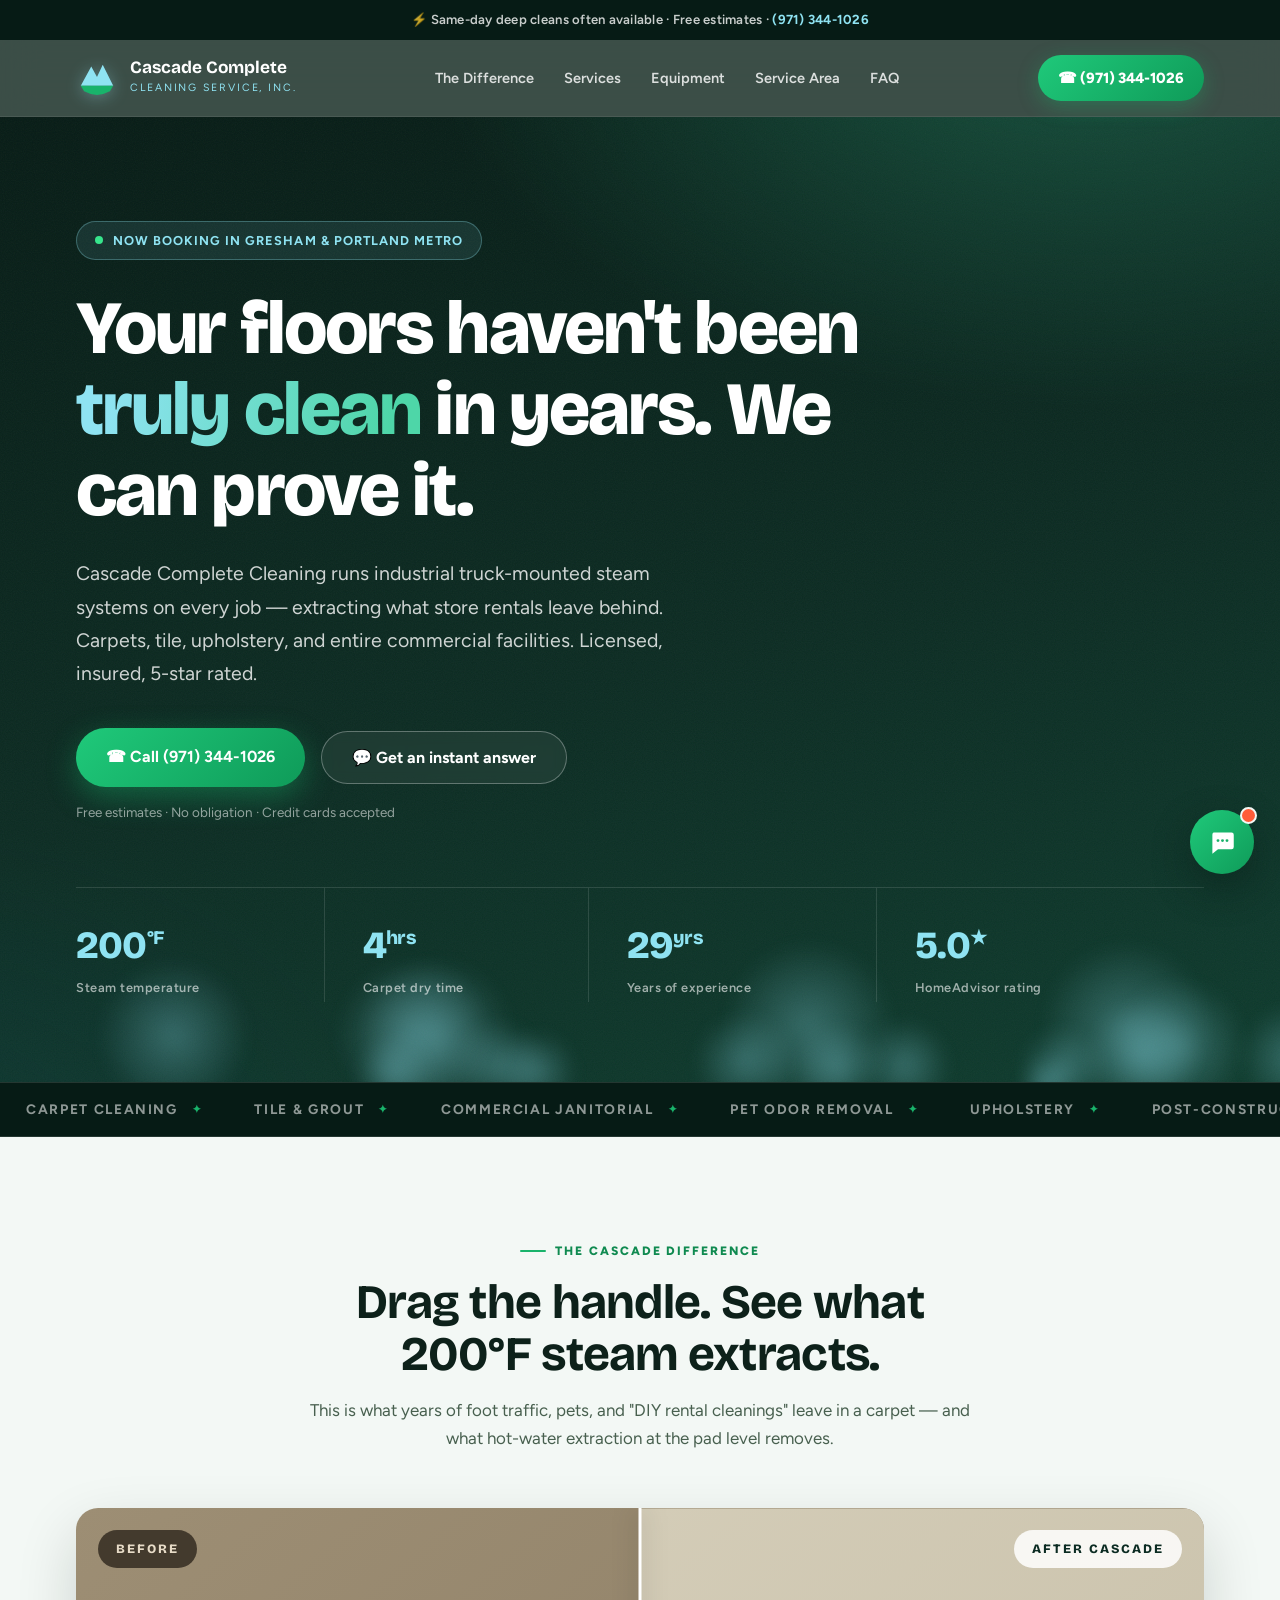
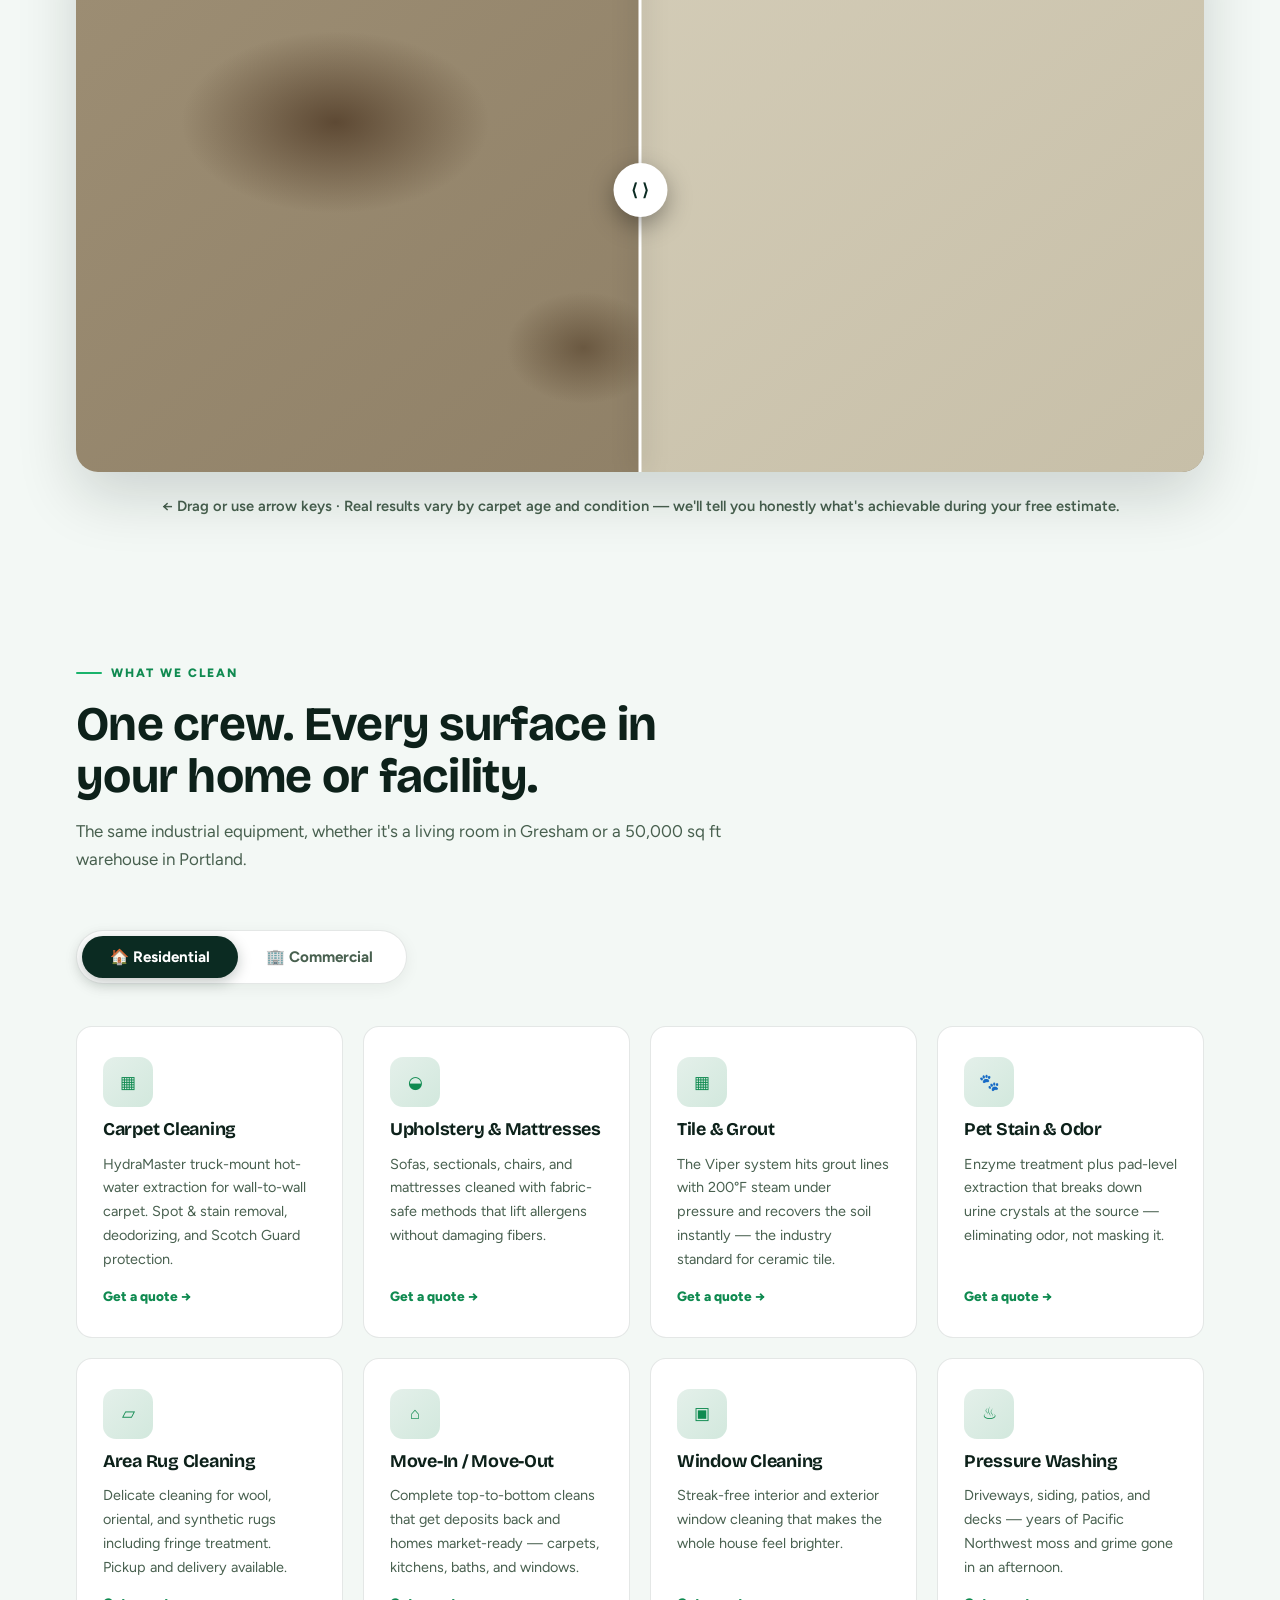
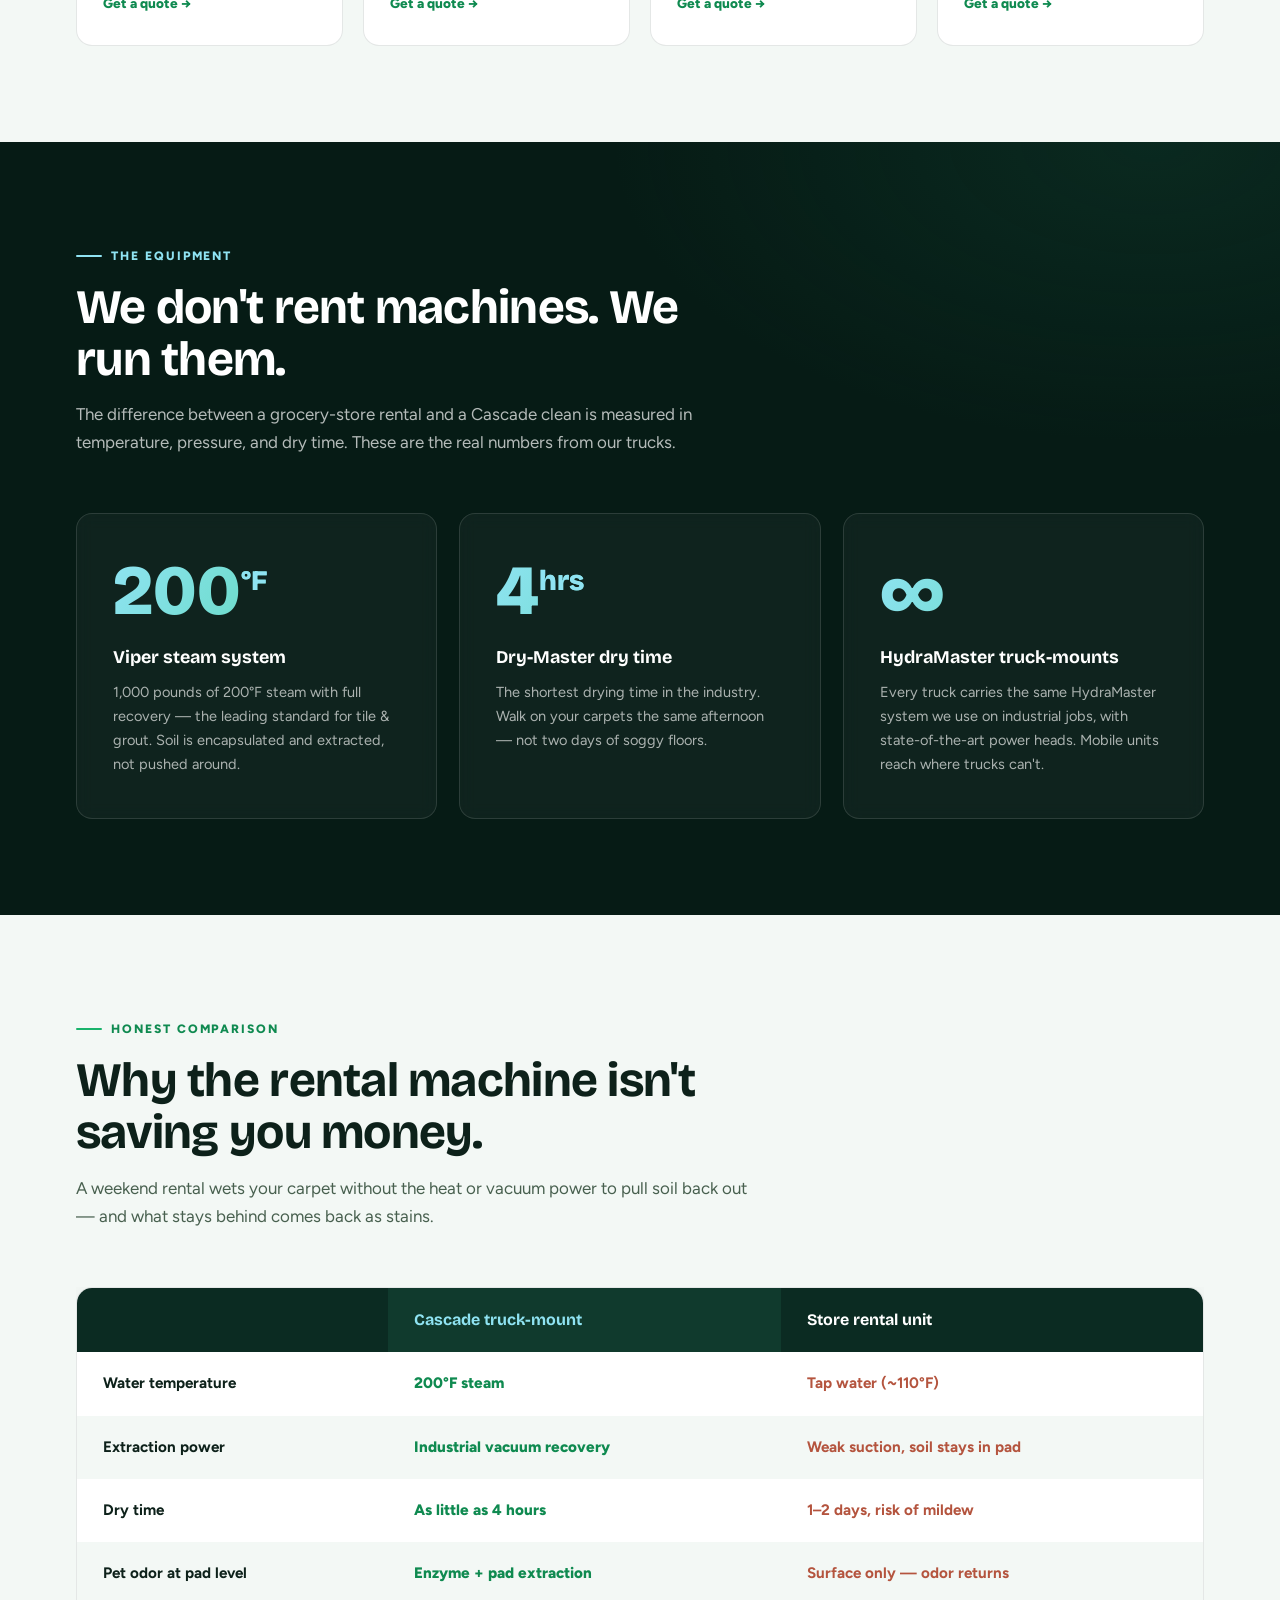
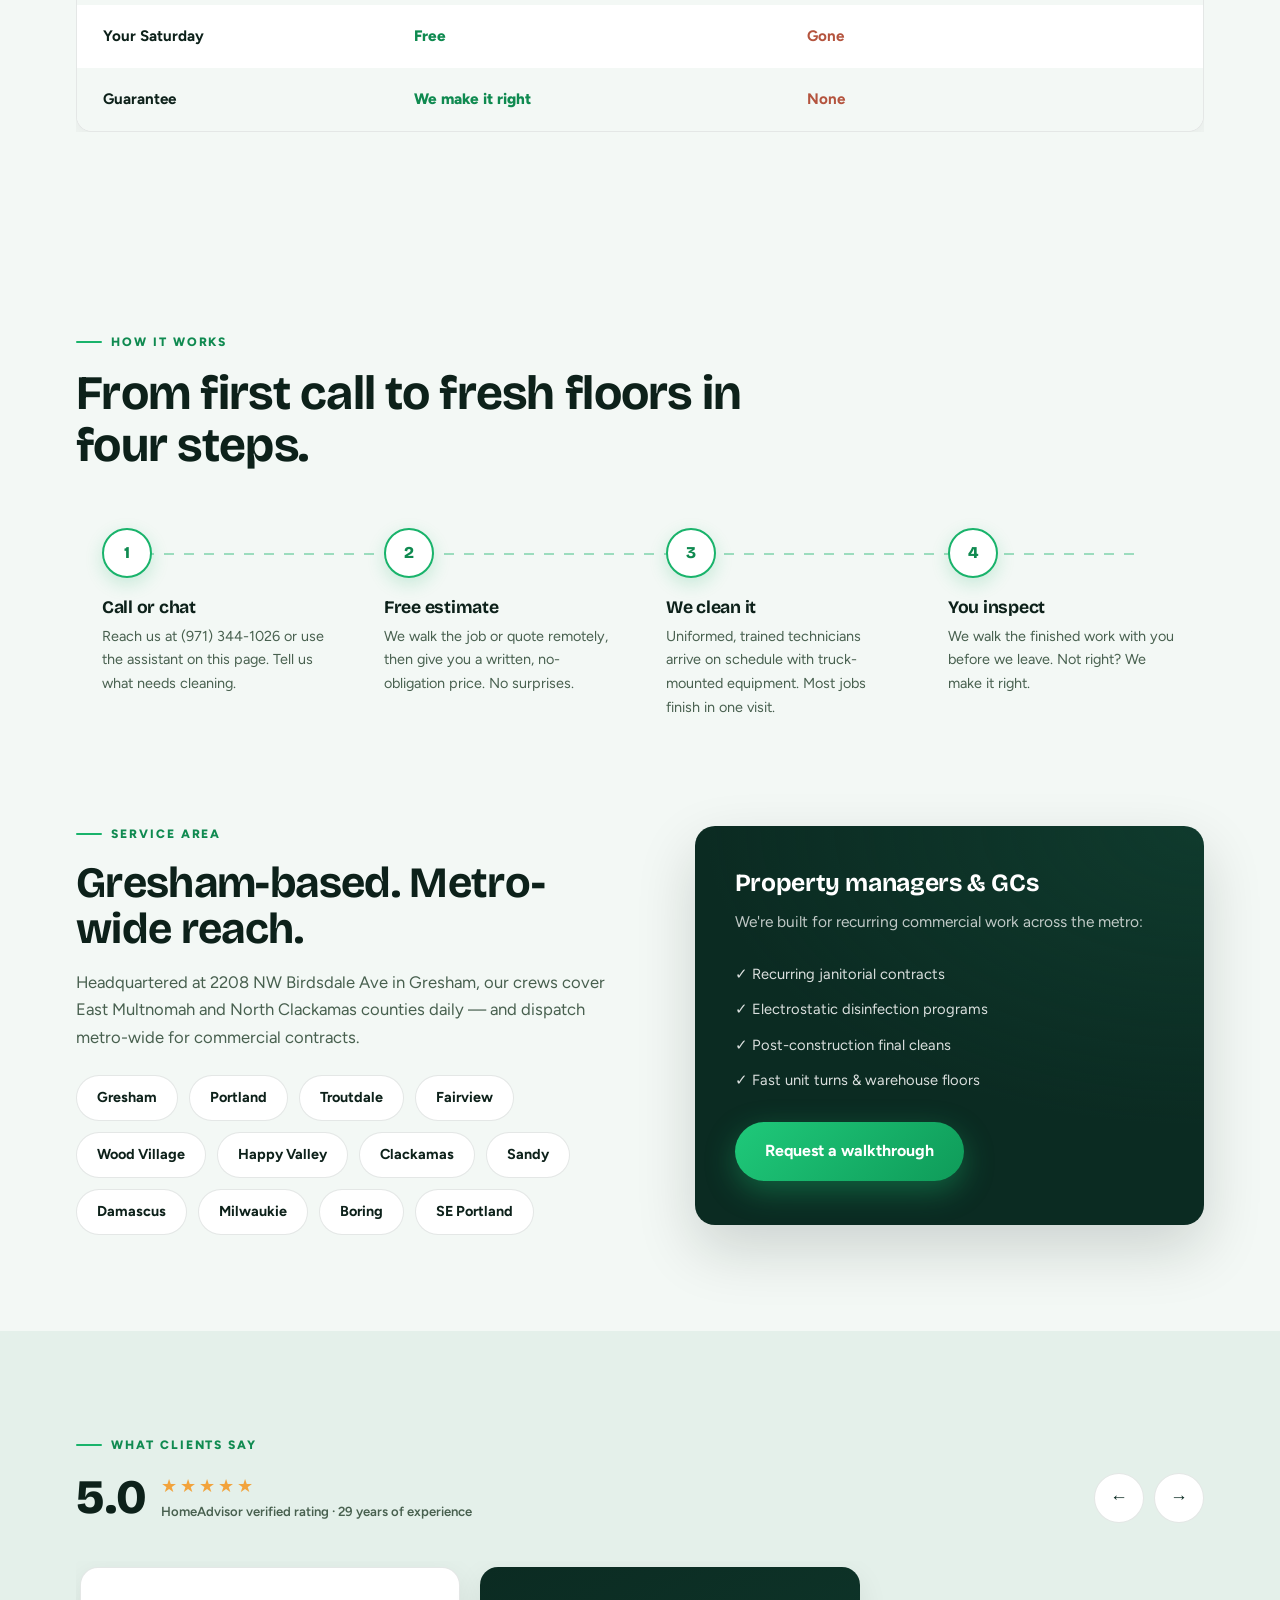
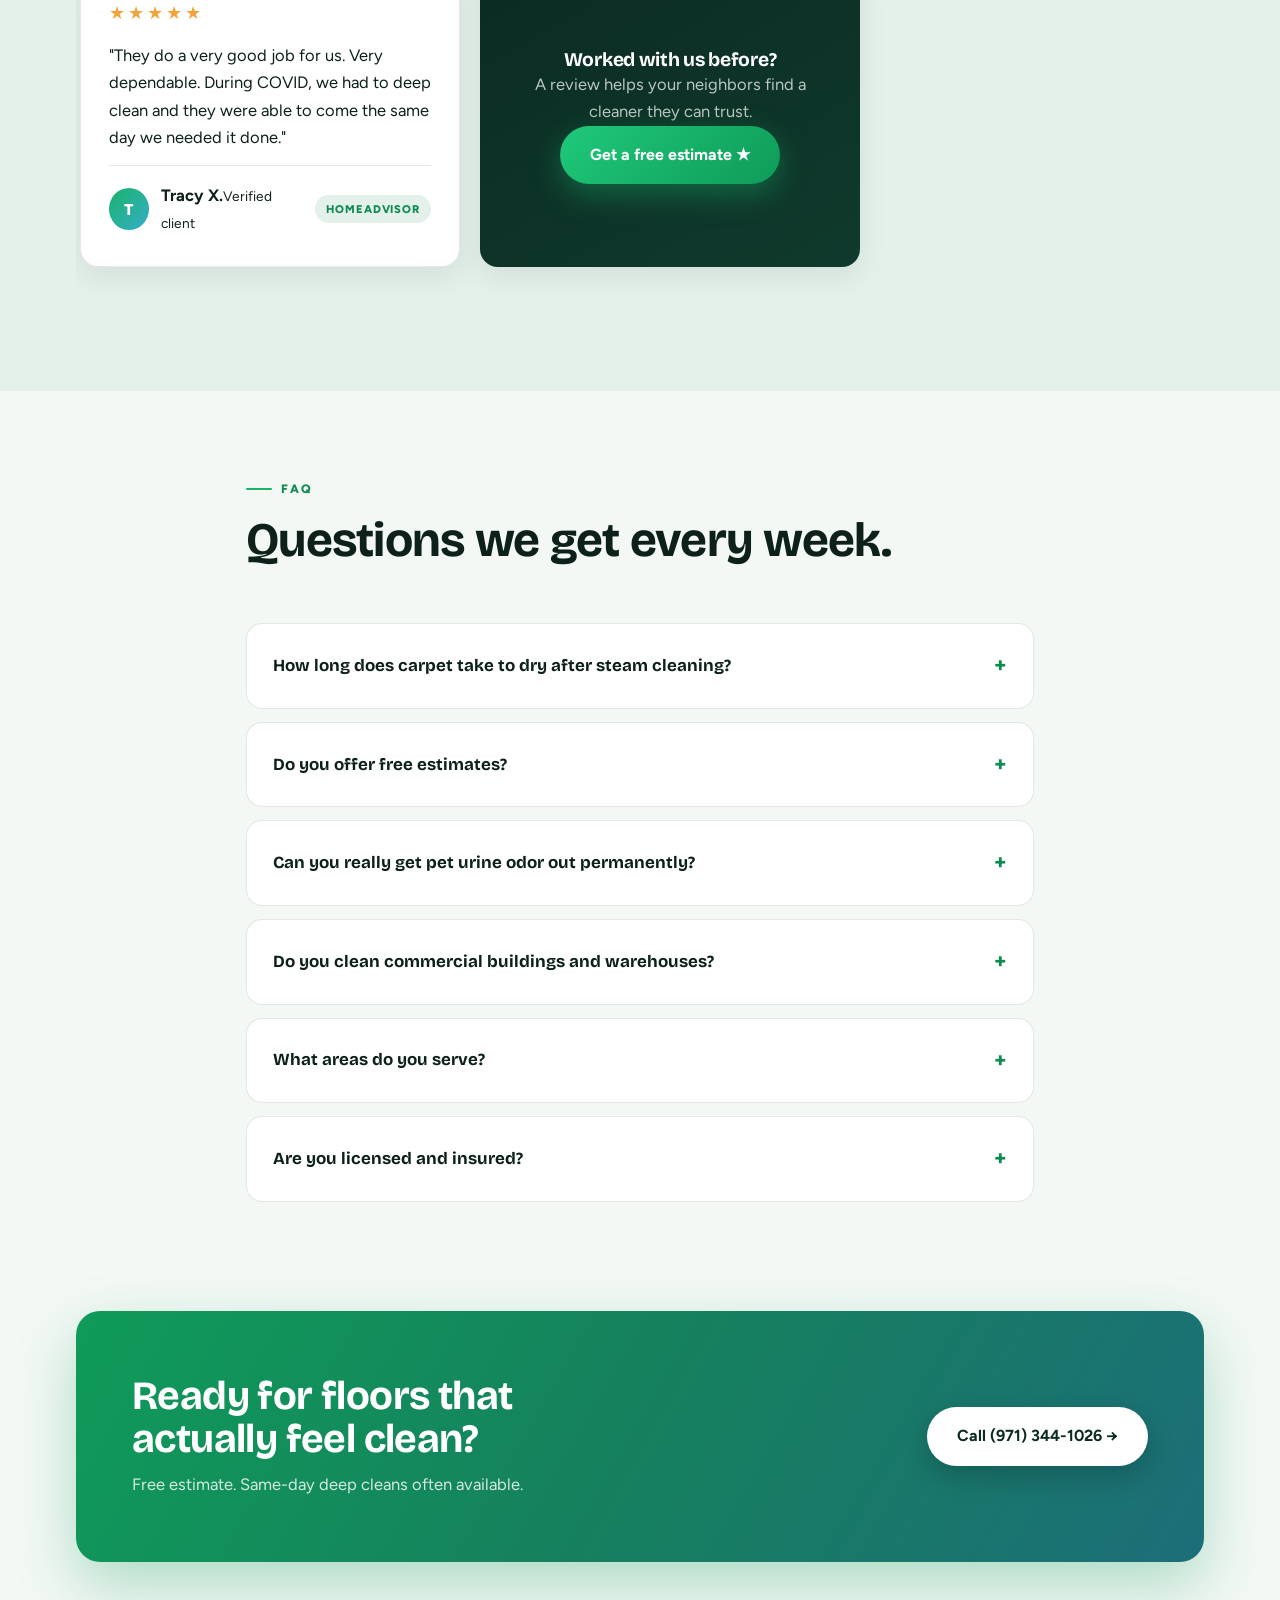
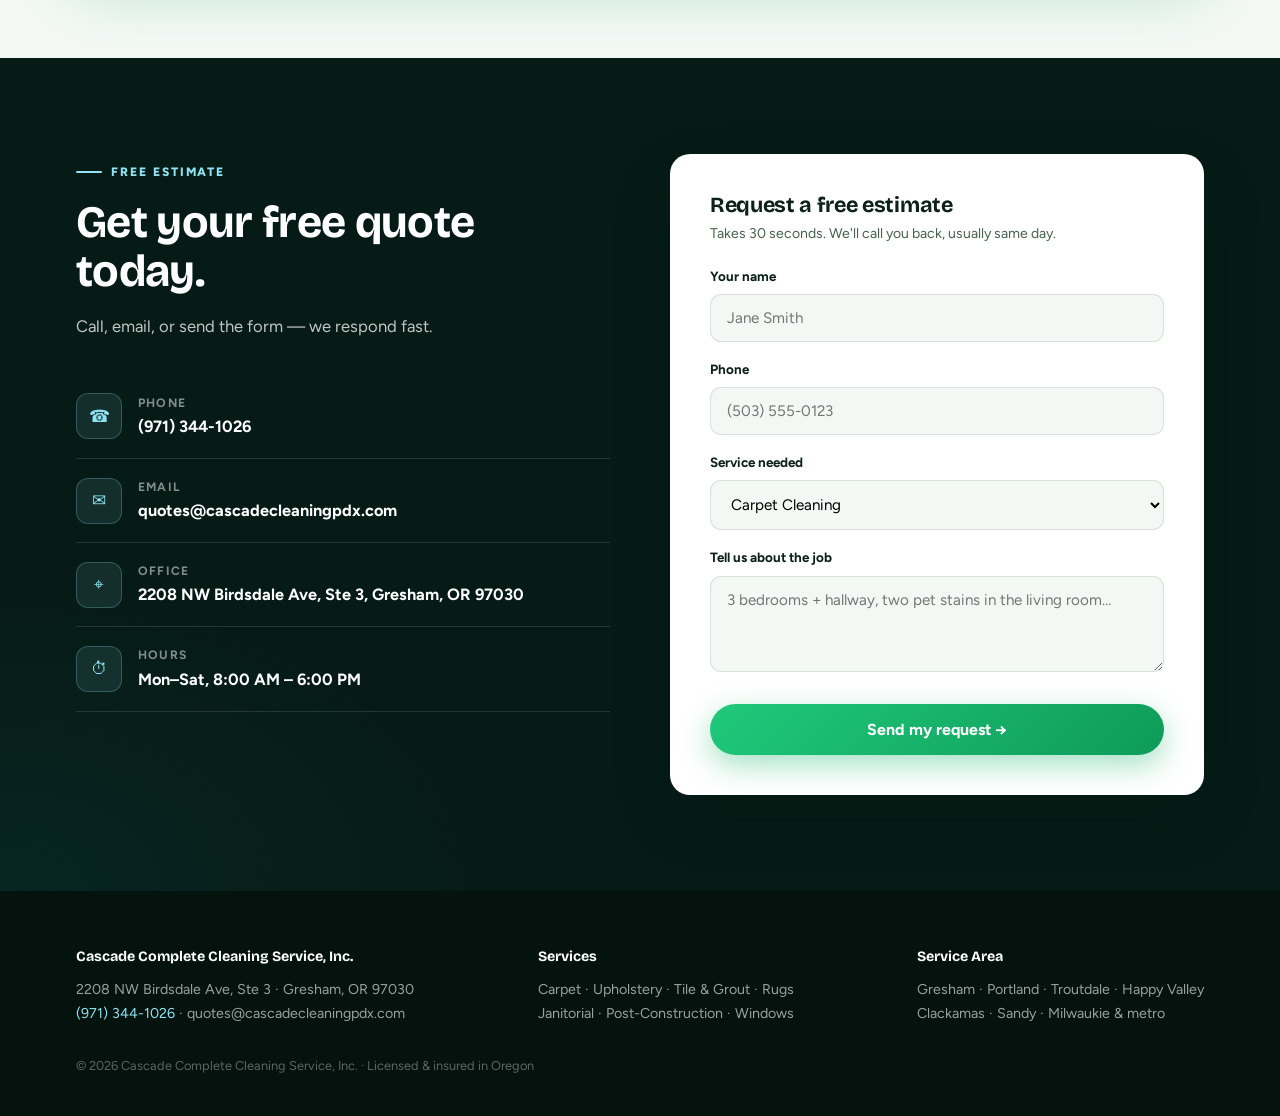
==== commit 83872243: "Restore requested Cascade layout with working lead form" ====
--- a/index.html
+++ b/index.html
@@ -1,34 +1,59 @@
-<!doctype html>
+<!DOCTYPE html>
 <html lang="en">
 <head>
-<meta charset="utf-8">
-<meta name="viewport" content="width=device-width,initial-scale=1">
-<title>Cascade Complete Cleaning Service | Gresham OR</title>
-<meta name="description" content="Truck-mounted carpet cleaning, tile and grout, upholstery, commercial janitorial, and post-construction cleaning in Gresham and Portland metro. Free estimates: (971) 344-1026.">
+<meta charset="UTF-8">
+<meta name="viewport" content="width=device-width, initial-scale=1.0">
+<title>Cascade Complete Cleaning Service | Carpet Cleaning & Commercial Janitorial in Gresham, OR</title>
+<meta name="description" content="Truck-mounted steam carpet cleaning, tile & grout restoration, commercial janitorial and post-construction cleaning in Gresham and the Portland metro. 5-star rated, licensed & insured. Free estimates: (971) 344-1026.">
+<meta name="keywords" content="carpet cleaning Gresham, commercial cleaning Portland, janitorial services Gresham OR, tile and grout cleaning, pet stain removal, post construction cleaning, upholstery cleaning Gresham">
+<link rel="canonical" href="https://www.cascadecompletecleaning.com/">
+<meta property="og:type" content="website">
+<meta property="og:title" content="Cascade Complete Cleaning Service | Gresham, OR">
+<meta property="og:description" content="Industrial-grade steam cleaning for carpets, tile, and commercial spaces across Gresham & Portland metro. Free estimates: (971) 344-1026.">
+<meta property="og:url" content="https://www.cascadecompletecleaning.com/">
+<meta property="og:locale" content="en_US">
+<meta name="geo.region" content="US-OR">
+<meta name="geo.placename" content="Gresham">
+<meta name="geo.position" content="45.5176;-122.4486">
+<meta name="robots" content="index, follow">
 <link rel="preconnect" href="https://fonts.googleapis.com">
 <link rel="preconnect" href="https://fonts.gstatic.com" crossorigin>
-<link href="https://fonts.googleapis.com/css2?family=Bricolage+Grotesque:wght@600;700;800&family=Figtree:wght@400;500;600;700;800&display=swap" rel="stylesheet">
+<link href="https://fonts.googleapis.com/css2?family=Bricolage+Grotesque:opsz,wght@12..96,400;12..96,500;12..96,600;12..96,700;12..96,800&family=Figtree:wght@400;500;600;700;800&display=swap" rel="stylesheet">
+<script type="application/ld+json">{"@context":"https://schema.org","@type":"LocalBusiness","@id":"https://www.cascadecompletecleaning.com/#business","name":"Cascade Complete Cleaning Service, Inc.","image":"https://www.cascadecompletecleaning.com/og-image.jpg","description":"Professional carpet cleaning, tile and grout restoration, commercial janitorial, post-construction and window cleaning serving Gresham and the Portland, Oregon metro area.","telephone":"+19713441026","email":"quotes@cascadecleaningpdx.com","url":"https://www.cascadecompletecleaning.com/","priceRange":"$$","address":{"@type":"PostalAddress","streetAddress":"2208 NW Birdsdale Ave, Ste 3","addressLocality":"Gresham","addressRegion":"OR","postalCode":"97030","addressCountry":"US"},"geo":{"@type":"GeoCoordinates","latitude":45.5176,"longitude":-122.4486},"openingHoursSpecification":[{"@type":"OpeningHoursSpecification","dayOfWeek":["Monday","Tuesday","Wednesday","Thursday","Friday","Saturday"],"opens":"08:00","closes":"18:00"}],"areaServed":[{"@type":"City","name":"Gresham"},{"@type":"City","name":"Portland"},{"@type":"City","name":"Troutdale"},{"@type":"City","name":"Fairview"},{"@type":"City","name":"Wood Village"},{"@type":"City","name":"Happy Valley"},{"@type":"City","name":"Clackamas"},{"@type":"City","name":"Sandy"},{"@type":"City","name":"Damascus"},{"@type":"City","name":"Milwaukie"}],"sameAs":["https://www.facebook.com/p/Cascade-Complete-Cleaning-Services-100070143997991/","https://www.yelp.com/biz/cascade-cleaning-services-gresham-2","https://nextdoor.com/pages/cascade-cleaning-services-gresham-or/"],"hasOfferCatalog":{"@type":"OfferCatalog","name":"Cleaning Services","itemListElement":[{"@type":"Offer","itemOffered":{"@type":"Service","name":"Carpet Cleaning"}},{"@type":"Offer","itemOffered":{"@type":"Service","name":"Upholstery Cleaning"}},{"@type":"Offer","itemOffered":{"@type":"Service","name":"Tile & Grout Cleaning"}},{"@type":"Offer","itemOffered":{"@type":"Service","name":"Area Rug Cleaning"}},{"@type":"Offer","itemOffered":{"@type":"Service","name":"Pet Stain & Odor Removal"}},{"@type":"Offer","itemOffered":{"@type":"Service","name":"Commercial Janitorial Services"}},{"@type":"Offer","itemOffered":{"@type":"Service","name":"Post-Construction Cleaning"}},{"@type":"Offer","itemOffered":{"@type":"Service","name":"Electrostatic Disinfection"}},{"@type":"Offer","itemOffered":{"@type":"Service","name":"Window Cleaning & Pressure Washing"}}]}}</script>
 <style>
-:root{--dark:#061b15;--pine:#0b2b22;--pine2:#103a2d;--green:#19b36b;--green2:#0f9b59;--blue:#8fe3f2;--bg:#f3f8f5;--ink:#0d211a;--muted:#48604f;--line:rgba(11,43,34,.12);--shadow:0 24px 60px rgba(6,27,21,.18)}*{box-sizing:border-box;margin:0;padding:0}html{scroll-behavior:smooth}body{font-family:Figtree,system-ui,sans-serif;background:var(--bg);color:var(--ink);line-height:1.65;overflow-x:hidden}h1,h2,h3{font-family:'Bricolage Grotesque',sans-serif;line-height:1.06;letter-spacing:-.02em}.wrap{max-width:1180px;margin:auto;padding:0 26px}.top{background:var(--dark);color:#ffffffc7;text-align:center;padding:9px 16px;font-weight:700;font-size:.84rem}.top a{color:#fff;text-decoration:none}header{position:sticky;top:0;z-index:20;background:rgba(8,30,23,.78);backdrop-filter:blur(18px);border-bottom:1px solid rgba(255,255,255,.08)}.nav{height:76px;display:flex;align-items:center;justify-content:space-between;gap:24px}.brand{display:flex;align-items:center;gap:12px;color:#fff;text-decoration:none}.brand svg{width:42px;height:42px;filter:drop-shadow(0 2px 8px rgba(143,227,242,.35))}.brand b{font-family:'Bricolage Grotesque';font-size:1.08rem;display:block}.brand span{font-size:.66rem;letter-spacing:.18em;text-transform:uppercase;color:var(--blue);display:block}.links{display:flex;gap:28px;list-style:none}.links a{color:#ffffffe0;text-decoration:none;font-weight:700;font-size:.92rem}.phone,.btn{display:inline-flex;align-items:center;justify-content:center;gap:10px;border:0;border-radius:999px;text-decoration:none;font-weight:800;cursor:pointer;font-family:Figtree}.phone,.btn-primary{background:linear-gradient(135deg,#1fc97a,#0f9b59);color:#fff;box-shadow:0 10px 30px rgba(25,179,107,.36)}.phone{padding:11px 20px}.btn{padding:16px 30px;transition:.18s}.btn:hover{transform:translateY(-2px)}.btn-ghost{color:#fff;border:1.5px solid rgba(255,255,255,.32);background:rgba(255,255,255,.06)}.hero{position:relative;color:#fff;overflow:hidden;background:radial-gradient(900px 500px at 88% -10%,#16523e,transparent 55%),radial-gradient(800px 500px at -10% 110%,rgba(14,78,92,.25),transparent 60%),linear-gradient(165deg,var(--dark),var(--pine) 55%,#0d3b2d)}.hero:after{content:"";position:absolute;inset:0;background-image:url("data:image/svg+xml,%3Csvg xmlns='http://www.w3.org/2000/svg' width='160' height='160'%3E%3Cfilter id='n'%3E%3CfeTurbulence type='fractalNoise' baseFrequency='.9' numOctaves='2'/%3E%3C/filter%3E%3Crect width='160' height='160' filter='url(%23n)' opacity='.05'/%3E%3C/svg%3E");pointer-events:none}.hero .wrap{position:relative;z-index:1;padding-top:100px;padding-bottom:70px}.hero-grid{display:grid;grid-template-columns:minmax(0,1fr) 410px;gap:64px;align-items:center}.tag{display:inline-flex;align-items:center;gap:10px;background:rgba(143,227,242,.1);border:1px solid rgba(143,227,242,.3);color:var(--blue);font-size:.78rem;font-weight:800;letter-spacing:.08em;text-transform:uppercase;padding:8px 18px;border-radius:999px;margin-bottom:26px}.dot{width:8px;height:8px;border-radius:50%;background:#37e58c;box-shadow:0 0 0 0 rgba(55,229,140,.6);animation:pulse 2s infinite}@keyframes pulse{70%{box-shadow:0 0 0 11px rgba(55,229,140,0)}}h1{font-size:clamp(2.65rem,6vw,4.75rem);font-weight:800;max-width:840px}.accent{background:linear-gradient(100deg,var(--blue),#4ed6a8);-webkit-background-clip:text;background-clip:text;color:transparent}.lead{margin:26px 0 38px;font-size:1.22rem;max-width:620px;color:rgba(255,255,255,.8)}.actions{display:flex;gap:16px;flex-wrap:wrap}.note{font-size:.85rem;color:rgba(255,255,255,.55);margin-top:14px}.card{background:#fff;color:var(--ink);border-radius:20px;padding:34px;box-shadow:var(--shadow);position:relative;overflow:hidden}.card:before{content:"";position:absolute;inset:0 0 auto;height:5px;background:linear-gradient(90deg,var(--green),#37aec9)}.mini{display:inline-flex;align-items:center;gap:9px;font-size:.72rem;font-weight:900;letter-spacing:.16em;text-transform:uppercase;color:#0f8a50;margin-bottom:10px}.mini:before,.eyebrow:before{content:"";width:26px;height:2px;background:var(--green);border-radius:2px}.card h2{font-size:1.75rem}.card p,.sub{color:var(--muted);font-size:.9rem}.lead-form{display:grid;gap:12px;margin-top:18px}.lead-form label{display:grid;gap:7px;font-weight:800;font-size:.84rem;color:#244337}.lead-form input,.lead-form select,.lead-form textarea{width:100%;padding:14px 16px;border:1.5px solid var(--line);border-radius:11px;font-family:Figtree;font-size:.95rem;background:var(--bg)}.lead-form textarea{min-height:96px;resize:vertical}.lead-form input:focus,.lead-form select:focus,.lead-form textarea:focus{outline:none;border-color:var(--green)}.stats{display:grid;grid-template-columns:repeat(4,1fr);border-top:1px solid rgba(255,255,255,.13);margin-top:58px}.stat{padding:26px 26px 0 0}.stat b{font-family:'Bricolage Grotesque';font-size:2.25rem;color:var(--blue);display:block;line-height:1}.stat span{color:rgba(255,255,255,.62);font-weight:700;font-size:.82rem}.ticker{background:var(--dark);overflow:hidden;padding:15px 0}.ticker-track{display:flex;width:max-content;animation:scroll 36s linear infinite}.ticker span{color:rgba(255,255,255,.55);font-weight:800;font-size:.85rem;letter-spacing:.12em;text-transform:uppercase;padding:0 26px;white-space:nowrap}.ticker span:after{content:" ✦";color:var(--green)}@keyframes scroll{to{transform:translateX(-50%)}}section{padding:90px 0}.eyebrow{display:inline-flex;align-items:center;gap:9px;font-size:.76rem;font-weight:900;letter-spacing:.16em;text-transform:uppercase;color:#0f8a50;margin-bottom:16px}.head{max-width:700px;margin-bottom:52px}.head.center{text-align:center;margin-left:auto;margin-right:auto}.head h2{font-size:clamp(2rem,4vw,3rem)}.head p{margin-top:16px;color:var(--muted);font-size:1.06rem}.ba{position:relative;border-radius:22px;overflow:hidden;box-shadow:var(--shadow);aspect-ratio:16/8;background:linear-gradient(90deg,#8a7b62 0 50%,#d9d2be 50%)}.ba:before{content:"Before";position:absolute;top:22px;left:22px;background:rgba(20,14,8,.65);color:#fff;padding:8px 18px;border-radius:999px;font-weight:900;font-size:.78rem;letter-spacing:.12em;text-transform:uppercase}.ba:after{content:"After Cascade";position:absolute;top:22px;right:22px;background:rgba(255,255,255,.85);color:var(--pine);padding:8px 18px;border-radius:999px;font-weight:900;font-size:.78rem;letter-spacing:.12em;text-transform:uppercase}.line{position:absolute;top:0;bottom:0;left:50%;width:4px;background:#fff;box-shadow:0 0 24px #0008}.grid{display:grid;grid-template-columns:repeat(4,1fr);gap:20px}.service,.spec,.step,.review-card{background:#fff;border:1px solid var(--line);border-radius:16px;padding:30px 26px;box-shadow:0 10px 30px rgba(6,27,21,.06)}.service span{width:50px;height:50px;border-radius:13px;background:linear-gradient(135deg,#e4f0ea,#d2e8dd);display:grid;place-items:center;color:#0f8a50;font-weight:900;margin-bottom:14px}.service h3,.step h3{font-size:1.15rem;margin-bottom:8px}.service p,.step p{color:var(--muted);font-size:.92rem}.dark{background:radial-gradient(900px 500px at 90% 0%,rgba(20,80,60,.28),transparent 60%),var(--dark);color:#fff}.dark .eyebrow{color:var(--blue)}.dark .eyebrow:before{background:var(--blue)}.dark .head p{color:rgba(255,255,255,.7)}.spec{background:rgba(255,255,255,.04);border-color:rgba(255,255,255,.13);box-shadow:none}.spec .num{font-family:'Bricolage Grotesque';font-size:4rem;font-weight:900;line-height:1;background:linear-gradient(120deg,var(--blue),#4ed6a8);-webkit-background-clip:text;background-clip:text;color:transparent}.spec b{display:block;margin:12px 0 8px}.spec p{color:rgba(255,255,255,.68)}.compare table{width:100%;border-collapse:separate;border-spacing:0;background:#fff;border-radius:16px;overflow:hidden;box-shadow:0 8px 30px rgba(6,27,21,.07);border:1px solid var(--line)}th,td{padding:18px 24px;text-align:left}th{background:var(--pine);color:#fff;font-family:'Bricolage Grotesque'}tr:nth-child(even) td{background:#f3f8f5}.yes{color:#0f8a50;font-weight:900}.no{color:#b4543e;font-weight:800}.area{display:grid;grid-template-columns:1.05fr .95fr;gap:56px;align-items:center}.chips{display:flex;flex-wrap:wrap;gap:11px;margin-top:24px}.chip{background:#fff;border:1px solid var(--line);border-radius:999px;padding:10px 20px;font-weight:800}.panel{background:radial-gradient(500px 300px at 100% 0%,#16523e66,transparent),var(--pine);color:#fff;border-radius:20px;padding:44px 40px;box-shadow:var(--shadow)}.panel p{color:rgba(255,255,255,.74);margin:12px 0 24px}.panel li{list-style:none;margin:10px 0;color:rgba(255,255,255,.86)}.panel li:before{content:"✓ ";color:#37e58c;font-weight:900}.reviews{background:#e4f0ea}.review-card{max-width:520px}.stars{color:#f2a33c;letter-spacing:3px;margin-bottom:12px}.faq{max-width:850px;margin:auto}details{background:#fff;border:1px solid var(--line);border-radius:16px;margin-bottom:13px;overflow:hidden}summary{padding:22px 26px;cursor:pointer;font-family:'Bricolage Grotesque';font-weight:800;font-size:1.06rem}details p{padding:0 26px 24px;color:var(--muted)}.cta{background:linear-gradient(120deg,#0f9b59,#16805e 50%,#1c6e78);border-radius:24px;padding:60px 54px;color:#fff;display:flex;align-items:center;justify-content:space-between;gap:30px;box-shadow:0 24px 60px rgba(15,155,89,.3)}.cta h2{font-size:clamp(1.8rem,3.4vw,2.5rem)}.contact{background:var(--dark);color:#fff}.contact-grid{display:grid;grid-template-columns:1fr 1fr;gap:60px}.contact .eyebrow{color:var(--blue)}.contact .eyebrow:before{background:var(--blue)}.info{margin-top:32px}.info div{padding:16px 0;border-bottom:1px solid rgba(255,255,255,.12)}.info small{display:block;color:rgba(255,255,255,.52);font-weight:900;text-transform:uppercase;letter-spacing:.1em}.info a,.info span{color:#fff;text-decoration:none;font-weight:800}.formbox{background:#fff;color:var(--ink);border-radius:20px;padding:40px;box-shadow:var(--shadow)}footer{background:#04130e;color:rgba(255,255,255,.6);padding:54px 0 40px;font-size:.9rem}.foot{display:flex;justify-content:space-between;gap:34px;flex-wrap:wrap}footer b{color:#fff;display:block;margin-bottom:10px;font-family:'Bricolage Grotesque'}footer a{color:var(--blue);text-decoration:none}.mobile-call{display:none;position:fixed;left:0;right:0;bottom:0;z-index:50;background:linear-gradient(135deg,#1fc97a,#0f9b59);color:#fff;text-align:center;padding:16px;text-decoration:none;font-weight:900}@media(max-width:960px){.links{display:none}.hero-grid,.contact-grid,.area{grid-template-columns:1fr}.grid{grid-template-columns:repeat(2,1fr)}.stats{grid-template-columns:repeat(2,1fr)}.card{max-width:560px}}@media(max-width:640px){body{padding-bottom:58px}.mobile-call{display:block}.phone{font-size:0;padding:11px 14px}.phone:after{content:"Call";font-size:.92rem}.grid{grid-template-columns:1fr}.stats{grid-template-columns:1fr}.hero .wrap{padding-top:62px}.card,.formbox{padding:24px}.cta{padding:34px 24px;display:block}.actions .btn{width:100%}th,td{padding:14px;font-size:.84rem}}
+:root{--pine-deep:#061B15;--pine:#0B2B22;--pine-2:#103A2D;--glacier:#8FE3F2;--glacier-deep:#37AEC9;--moss:#19B36B;--moss-dark:#0F8A50;--mist:#F3F8F5;--paper:#FFFFFF;--sand:#E4F0EA;--ink:#0D211A;--muted:#48604F;--line:rgba(11,43,34,.11);--line-light:rgba(255,255,255,.12);--radius:16px;--shadow-lg:0 24px 60px rgba(6,27,21,.16);--ease:cubic-bezier(.22,.84,.32,1)}
+*{margin:0;padding:0;box-sizing:border-box}html{scroll-behavior:smooth}body{font-family:'Figtree',sans-serif;color:var(--ink);background:var(--mist);line-height:1.65;font-size:16.5px;overflow-x:hidden}h1,h2,h3,h4{font-family:'Bricolage Grotesque',sans-serif;line-height:1.08;font-weight:700;letter-spacing:-.015em}a{color:inherit}.wrap{max-width:1180px;margin:0 auto;padding:0 26px}.eyebrow{display:inline-flex;align-items:center;gap:9px;font-size:.76rem;font-weight:800;letter-spacing:.16em;text-transform:uppercase;color:var(--moss-dark);margin-bottom:16px}.eyebrow:before{content:'';width:26px;height:2px;background:var(--moss);border-radius:2px}.btn{display:inline-flex;align-items:center;justify-content:center;gap:10px;font-weight:700;font-size:1rem;padding:16px 30px;border-radius:999px;text-decoration:none;transition:transform .18s var(--ease),box-shadow .18s var(--ease),background .18s;border:none;cursor:pointer;font-family:'Figtree'}.btn:hover{transform:translateY(-2px)}.btn-primary{background:linear-gradient(135deg,#1FC97A,#0F9B59);color:#fff;box-shadow:0 10px 30px rgba(25,179,107,.4)}.btn-ghost{background:rgba(255,255,255,.06);color:#fff;border:1.5px solid rgba(255,255,255,.3);backdrop-filter:blur(6px)}.rv{opacity:0;transform:translateY(26px);transition:opacity .7s var(--ease),transform .7s var(--ease)}.rv.in{opacity:1;transform:none}.rv-d1{transition-delay:.08s}.rv-d2{transition-delay:.16s}.rv-d3{transition-delay:.24s}.rv-d4{transition-delay:.32s}.announce{background:var(--pine-deep);color:rgba(255,255,255,.78);font-size:.82rem;text-align:center;padding:9px 16px;font-weight:600;letter-spacing:.02em}.announce b{color:var(--glacier)}.announce a{color:#fff;text-decoration:none;font-weight:800}
+header{position:sticky;top:0;z-index:80;background:rgba(8,30,23,.78);backdrop-filter:blur(18px) saturate(1.4);border-bottom:1px solid rgba(255,255,255,.07)}.nav{display:flex;align-items:center;justify-content:space-between;height:76px}.logo{display:flex;align-items:center;gap:12px;text-decoration:none;color:#fff}.logo-mark{width:42px;height:42px;flex:none;filter:drop-shadow(0 2px 8px rgba(143,227,242,.35))}.logo b{font-family:'Bricolage Grotesque';font-size:1.08rem;line-height:1.1;display:block}.logo span{font-size:.66rem;letter-spacing:.18em;text-transform:uppercase;color:var(--glacier);display:block;margin-top:2px}.nav-links{display:flex;gap:30px;list-style:none}.nav-links a{color:rgba(255,255,255,.82);text-decoration:none;font-weight:600;font-size:.91rem;position:relative;padding:6px 0}.nav-links a:after{content:'';position:absolute;left:0;bottom:0;width:0;height:2px;background:var(--glacier);transition:width .25s var(--ease)}.nav-links a:hover:after{width:100%}.nav-phone{display:inline-flex;align-items:center;gap:9px;background:linear-gradient(135deg,#1FC97A,#0F9B59);color:#fff;font-weight:800;padding:11px 20px;border-radius:999px;text-decoration:none;font-size:.92rem;box-shadow:0 6px 20px rgba(25,179,107,.35)}@media(max-width:960px){.nav-links{display:none}}
+.hero{position:relative;background:radial-gradient(1200px 700px at 85% -10%,#16523E 0%,transparent 55%),radial-gradient(900px 600px at -10% 110%,#0E4E5C33 0%,transparent 60%),linear-gradient(165deg,var(--pine-deep) 0%,var(--pine) 55%,#0D3B2D 100%);color:#fff;overflow:hidden}.hero:after{content:'';position:absolute;inset:0;background-image:url("data:image/svg+xml,%3Csvg xmlns='http://www.w3.org/2000/svg' width='160' height='160'%3E%3Cfilter id='n'%3E%3CfeTurbulence type='fractalNoise' baseFrequency='.9' numOctaves='2'/%3E%3C/filter%3E%3Crect width='160' height='160' filter='url(%23n)' opacity='.05'/%3E%3C/svg%3E");pointer-events:none}.hero .wrap{position:relative;z-index:2;padding-top:104px;padding-bottom:80px}.hero-tag{display:inline-flex;align-items:center;gap:10px;background:rgba(143,227,242,.1);border:1px solid rgba(143,227,242,.3);color:var(--glacier);font-size:.8rem;font-weight:700;letter-spacing:.08em;text-transform:uppercase;padding:8px 18px;border-radius:999px;margin-bottom:28px}.pulse{width:8px;height:8px;border-radius:50%;background:#37E58C;box-shadow:0 0 0 0 rgba(55,229,140,.6);animation:pulse 2s infinite}@keyframes pulse{70%{box-shadow:0 0 0 11px rgba(55,229,140,0)}}.hero h1{font-size:clamp(2.6rem,6vw,4.7rem);font-weight:800;max-width:840px;letter-spacing:-.025em}.hero h1 .accent{background:linear-gradient(100deg,var(--glacier) 10%,#4ED6A8 90%);-webkit-background-clip:text;background-clip:text;color:transparent}.hero p.lead{margin:26px 0 38px;font-size:1.22rem;max-width:600px;color:rgba(255,255,255,.8);line-height:1.7}.hero-ctas{display:flex;gap:16px;flex-wrap:wrap;align-items:center}.hero-note{font-size:.84rem;color:rgba(255,255,255,.55);margin-top:14px}.hero-stats{display:grid;grid-template-columns:repeat(4,auto);gap:0;margin-top:64px;border-top:1px solid var(--line-light)}.hstat{padding:26px 38px 4px 0;margin-right:38px;border-right:1px solid var(--line-light)}.hstat:last-child{border-right:none}.hstat .v{font-family:'Bricolage Grotesque';font-size:clamp(1.7rem,3vw,2.4rem);font-weight:800;color:var(--glacier);letter-spacing:-.02em}.hstat .v sup{font-size:.5em}.hstat .l{font-size:.8rem;color:rgba(255,255,255,.6);font-weight:600;letter-spacing:.04em}.steam{position:absolute;bottom:-30px;border-radius:50%;background:radial-gradient(circle,rgba(143,227,242,.3),rgba(143,227,242,0) 70%);filter:blur(8px);animation:rise linear infinite;pointer-events:none;z-index:1}@keyframes rise{0%{transform:translateY(0) scale(.6);opacity:0}12%{opacity:.85}100%{transform:translateY(-120vh) scale(1.8);opacity:0}}@media(max-width:860px){.hero-stats{grid-template-columns:repeat(2,1fr)}.hstat{border-right:none;padding-right:0;margin-right:0}}
+.ticker{background:var(--pine-deep);border-top:1px solid var(--line-light);border-bottom:1px solid var(--line-light);overflow:hidden;padding:15px 0;position:relative;z-index:3}.ticker-track{display:flex;gap:0;width:max-content;animation:scroll 36s linear infinite}.ticker span{display:inline-flex;align-items:center;gap:14px;color:rgba(255,255,255,.55);font-weight:700;font-size:.86rem;letter-spacing:.12em;text-transform:uppercase;padding:0 26px;white-space:nowrap}.ticker span:after{content:'✦';color:var(--moss);font-size:.7rem}@keyframes scroll{to{transform:translateX(-50%)}}
+section{padding:96px 0}.sec-head{max-width:680px;margin-bottom:56px}.sec-head h2{font-size:clamp(2rem,4vw,3rem)}.sec-head p{margin-top:16px;color:var(--muted);font-size:1.06rem}.sec-head.center{margin-left:auto;margin-right:auto;text-align:center}.ba-section{padding:96px 0;background:var(--mist)}.ba-frame{position:relative;border-radius:22px;overflow:hidden;box-shadow:var(--shadow-lg);user-select:none;touch-action:none;aspect-ratio:16/8;cursor:ew-resize;isolation:isolate}.ba-layer{position:absolute;inset:0}.ba-before{background:radial-gradient(ellipse 220px 130px at 23% 38%,rgba(74,52,32,.75),rgba(74,52,32,0) 70%),radial-gradient(ellipse 150px 100px at 67% 64%,rgba(58,42,26,.7),rgba(58,42,26,0) 70%),radial-gradient(ellipse 110px 80px at 45% 78%,rgba(80,60,38,.6),rgba(80,60,38,0) 70%),linear-gradient(140deg,#9D8E74,#8A7B62)}.ba-after{background:linear-gradient(140deg,#D9D2BE,#C7BFA8);clip-path:inset(0 0 0 var(--cut,50%))}.ba-handle{position:absolute;top:0;bottom:0;left:var(--cut,50%);width:3px;background:#fff;box-shadow:0 0 24px rgba(0,0,0,.4);z-index:4;transform:translateX(-50%)}.ba-handle:after{content:'⟨ ⟩';position:absolute;top:50%;left:50%;transform:translate(-50%,-50%);width:54px;height:54px;border-radius:50%;background:#fff;color:var(--pine);font-weight:800;display:grid;place-items:center;box-shadow:0 8px 24px rgba(0,0,0,.35)}.ba-label{position:absolute;top:22px;font-family:'Bricolage Grotesque';font-weight:800;font-size:.8rem;letter-spacing:.16em;text-transform:uppercase;padding:8px 18px;border-radius:999px;z-index:3}.ba-label.before{left:22px;background:rgba(20,14,8,.65);color:#E8DCC8}.ba-label.after{right:22px;background:rgba(255,255,255,.85);color:var(--pine)}.ba-caption{text-align:center;margin-top:22px;color:var(--muted);font-size:.92rem;font-weight:600}
+.tabs{display:inline-flex;background:#fff;border:1px solid var(--line);border-radius:999px;padding:5px;margin-bottom:42px;box-shadow:0 4px 16px rgba(6,27,21,.06)}.tab{border:none;background:transparent;font-family:'Figtree';font-weight:700;font-size:.95rem;padding:12px 28px;border-radius:999px;cursor:pointer;color:var(--muted);transition:all .2s var(--ease)}.tab.active{background:var(--pine);color:#fff;box-shadow:0 4px 14px rgba(6,27,21,.25)}.svc-grid{display:grid;grid-template-columns:repeat(4,1fr);gap:20px}.svc{background:#fff;border:1px solid var(--line);border-radius:var(--radius);padding:30px 26px;transition:transform .22s var(--ease),box-shadow .22s var(--ease),border-color .22s;display:flex;flex-direction:column;gap:13px;position:relative;overflow:hidden}.svc:before{content:'';position:absolute;top:0;left:0;right:0;height:3px;background:linear-gradient(90deg,var(--moss),var(--glacier-deep));opacity:0}.svc:hover{transform:translateY(-6px);box-shadow:0 22px 48px rgba(6,27,21,.13);border-color:transparent}.svc:hover:before{opacity:1}.svc-icon{width:50px;height:50px;border-radius:13px;background:linear-gradient(135deg,var(--sand),#D2E8DD);display:grid;place-items:center;color:var(--moss-dark)}.svc h3{font-size:1.12rem}.svc p{font-size:.9rem;color:var(--muted);flex:1}.svc a{font-weight:800;font-size:.85rem;color:var(--moss-dark);text-decoration:none;display:inline-flex;gap:6px;align-items:center}@media(max-width:1020px){.svc-grid{grid-template-columns:repeat(2,1fr)}}@media(max-width:580px){.svc-grid{grid-template-columns:1fr}}
+.equip{background:radial-gradient(900px 500px at 90% 0%,#14503C44,transparent 60%),var(--pine-deep);color:#fff;position:relative;overflow:hidden}.equip .eyebrow{color:var(--glacier)}.equip .eyebrow:before{background:var(--glacier)}.equip .sec-head p{color:rgba(255,255,255,.7)}.spec-grid{display:grid;grid-template-columns:repeat(3,1fr);gap:22px}.spec{background:rgba(255,255,255,.04);border:1px solid var(--line-light);padding:42px 36px;border-radius:var(--radius);backdrop-filter:blur(8px)}.spec .num{font-family:'Bricolage Grotesque';font-size:clamp(3rem,5.5vw,4.4rem);font-weight:800;background:linear-gradient(120deg,var(--glacier),#4ED6A8);-webkit-background-clip:text;background-clip:text;color:transparent;line-height:1}.spec .num sup{font-size:.4em;-webkit-text-fill-color:var(--glacier)}.spec b{display:block;margin:16px 0 8px;font-size:1.12rem;font-family:'Bricolage Grotesque'}.spec p{font-size:.91rem;color:rgba(255,255,255,.65)}@media(max-width:860px){.spec-grid{grid-template-columns:1fr}}
+.compare{background:var(--mist)}.cmp-table{width:100%;border-collapse:separate;border-spacing:0;background:#fff;border-radius:var(--radius);overflow:hidden;box-shadow:0 8px 30px rgba(6,27,21,.07);border:1px solid var(--line)}.cmp-table th,.cmp-table td{padding:19px 26px;text-align:left;font-size:.95rem}.cmp-table thead th{background:var(--pine);color:#fff;font-family:'Bricolage Grotesque';font-size:1rem}.cmp-table thead th:nth-child(2){background:var(--pine-2);color:var(--glacier)}.cmp-table tbody tr:nth-child(even){background:var(--mist)}.cmp-table td:first-child{font-weight:700;color:var(--ink)}.cmp-yes{color:var(--moss-dark);font-weight:800}.cmp-no{color:#B4543E;font-weight:700}.steps{display:grid;grid-template-columns:repeat(4,1fr);gap:0;position:relative}.steps:before{content:'';position:absolute;top:25px;left:6%;right:6%;height:2px;background:repeating-linear-gradient(90deg,var(--moss) 0 10px,transparent 10px 20px);opacity:.4}.step{padding:0 26px;position:relative}.step .dot{width:50px;height:50px;border-radius:50%;background:#fff;border:2px solid var(--moss);color:var(--moss-dark);display:grid;place-items:center;font-family:'Bricolage Grotesque';font-weight:800;margin-bottom:20px;position:relative;z-index:2;box-shadow:0 6px 18px rgba(25,179,107,.2)}.step h3{font-size:1.1rem;margin-bottom:8px}.step p{font-size:.9rem;color:var(--muted)}@media(max-width:880px){.steps{grid-template-columns:1fr;gap:34px}.steps:before{display:none}.step{display:flex;gap:20px}.step .dot{flex:none;margin:0}}
+.area-flex{display:grid;grid-template-columns:1.05fr .95fr;gap:56px;align-items:center}.chips{display:flex;flex-wrap:wrap;gap:11px;margin-top:24px}.chip{background:#fff;border:1px solid var(--line);border-radius:999px;padding:10px 20px;font-weight:700;font-size:.9rem}.area-card{background:radial-gradient(500px 300px at 100% 0%,#16523E66,transparent),var(--pine);color:#fff;border-radius:20px;padding:44px 40px;box-shadow:var(--shadow-lg)}.area-card h3{font-size:1.55rem;margin-bottom:12px}.area-card p{color:rgba(255,255,255,.74);font-size:.97rem;margin-bottom:28px}.area-list{display:grid;gap:11px;margin-bottom:30px;font-size:.92rem}.area-list div{display:flex;gap:10px;align-items:center;color:rgba(255,255,255,.85)}@media(max-width:900px){.area-flex{grid-template-columns:1fr}}
+.review{background:var(--sand);overflow:hidden}.rev-head{display:flex;justify-content:space-between;align-items:flex-end;gap:24px;flex-wrap:wrap;margin-bottom:38px}.rev-rating{display:flex;align-items:center;gap:14px}.rev-rating .big{font-family:'Bricolage Grotesque';font-size:3rem;font-weight:800;line-height:1}.stars{color:#F2A33C;font-size:1.15rem;letter-spacing:3px}.rev-rating small{display:block;color:var(--muted);font-size:.82rem;font-weight:600}.rev-arrows{display:flex;gap:10px}.rev-arrows button{width:50px;height:50px;border-radius:50%;border:1.5px solid var(--line);background:#fff;cursor:pointer;display:grid;place-items:center;color:var(--pine);font-size:1.1rem}.rev-strip-wrap{position:relative;margin:0 -26px;padding:0 26px}.rev-strip{display:flex;gap:20px;overflow-x:auto;scroll-snap-type:x mandatory;padding:6px 4px 28px}.rev-card{flex:0 0 min(380px,82vw);scroll-snap-align:start;background:#fff;border-radius:18px;padding:30px 28px;box-shadow:0 10px 30px rgba(6,27,21,.08);display:flex;flex-direction:column;gap:14px;border:1px solid var(--line)}.rev-meta{display:flex;align-items:center;gap:12px;border-top:1px solid var(--line);padding-top:16px}.avatar{width:42px;height:42px;border-radius:50%;background:linear-gradient(135deg,var(--moss),var(--glacier-deep));color:#fff;display:grid;place-items:center;font-weight:800;font-family:'Bricolage Grotesque'}.rev-src{margin-left:auto;font-size:.7rem;font-weight:800;letter-spacing:.08em;text-transform:uppercase;color:var(--moss-dark);background:var(--sand);padding:5px 11px;border-radius:999px}.cta-card{background:linear-gradient(150deg,var(--pine),var(--pine-2))!important;color:#fff;justify-content:center;text-align:center;border:none!important}.cta-card p{color:rgba(255,255,255,.72)}
+details{background:#fff;border:1px solid var(--line);border-radius:var(--radius);margin-bottom:13px;overflow:hidden}details[open]{box-shadow:0 10px 30px rgba(6,27,21,.08)}summary{cursor:pointer;font-weight:700;font-family:'Bricolage Grotesque';font-size:1.06rem;padding:22px 26px;list-style:none;display:flex;justify-content:space-between;align-items:center;gap:16px}summary:after{content:'+';font-size:1.5rem;color:var(--moss-dark)}details[open] summary:after{transform:rotate(45deg)}details p{padding:0 26px 24px;color:var(--muted);font-size:.96rem}.cta-banner{background:linear-gradient(120deg,#0F9B59,#16805E 50%,#1C6E78);border-radius:24px;padding:64px 56px;color:#fff;display:flex;justify-content:space-between;align-items:center;gap:36px;flex-wrap:wrap;box-shadow:0 24px 60px rgba(15,155,89,.3)}.cta-banner h2{font-size:clamp(1.7rem,3.4vw,2.5rem);max-width:520px}.cta-banner p{margin-top:10px;color:rgba(255,255,255,.82)}.cta-banner .btn{background:#fff;color:var(--pine);box-shadow:0 10px 28px rgba(0,0,0,.2)}
+.contact{background:radial-gradient(800px 500px at 0% 100%,#0E4E5C33,transparent 60%),var(--pine-deep);color:#fff}.contact .eyebrow{color:var(--glacier)}.contact .eyebrow:before{background:var(--glacier)}.contact-grid{display:grid;grid-template-columns:1fr 1fr;gap:60px;align-items:start}.contact h2{font-size:clamp(2rem,3.6vw,2.8rem)}.contact-info{margin-top:34px;display:grid}.ci{display:flex;gap:16px;align-items:center;padding:18px 0;border-bottom:1px solid var(--line-light)}.ic{width:46px;height:46px;border-radius:12px;background:rgba(143,227,242,.1);border:1px solid rgba(143,227,242,.25);display:grid;place-items:center;color:var(--glacier);flex:none}.ci small{display:block;font-size:.76rem;letter-spacing:.1em;text-transform:uppercase;color:rgba(255,255,255,.5);font-weight:700}.ci a,.ci span.v{color:#fff;text-decoration:none;font-weight:700;font-size:1.02rem}.qform{background:#fff;border-radius:20px;padding:40px;color:var(--ink);box-shadow:var(--shadow-lg)}.qform h3{font-size:1.35rem;margin-bottom:4px}.qform .sub{font-size:.88rem;color:var(--muted);margin-bottom:20px}.qform label{display:block;font-weight:700;font-size:.84rem;margin:16px 0 7px}.qform input,.qform select,.qform textarea{width:100%;padding:14px 16px;border:1.5px solid var(--line);border-radius:11px;font-family:inherit;font-size:.95rem;background:var(--mist)}.qform textarea{min-height:96px;resize:vertical}.qform button{margin-top:24px;width:100%}@media(max-width:900px){.contact-grid{grid-template-columns:1fr}}
+footer{background:#04130E;color:rgba(255,255,255,.6);padding:54px 0 40px;font-size:.89rem}.foot-grid{display:flex;justify-content:space-between;gap:34px;flex-wrap:wrap}footer b{color:#fff;font-family:'Bricolage Grotesque';display:block;margin-bottom:10px}footer a{color:rgba(255,255,255,.6);text-decoration:none}.mob-call{display:none;position:fixed;bottom:0;left:0;right:0;z-index:85;background:linear-gradient(135deg,#1FC97A,#0F9B59);color:#fff;text-align:center;padding:16px;font-weight:800;font-size:1.05rem;text-decoration:none;box-shadow:0 -8px 30px rgba(6,27,21,.3)}.chat-fab{position:fixed;bottom:26px;right:26px;z-index:90;width:64px;height:64px;border-radius:50%;background:linear-gradient(135deg,#1FC97A,#0F9B59);border:none;cursor:pointer;display:grid;place-items:center;box-shadow:0 14px 38px rgba(6,27,21,.45)}.chat-fab .badge{position:absolute;top:-3px;right:-3px;width:17px;height:17px;border-radius:50%;background:#FF5C39;border:2.5px solid var(--mist)}.chat-panel{position:fixed;bottom:104px;right:26px;z-index:95;width:min(390px,calc(100vw - 32px));height:min(580px,calc(100vh - 140px));background:#fff;border-radius:22px;box-shadow:0 30px 80px rgba(6,27,21,.4);display:none;flex-direction:column;overflow:hidden}.chat-panel.open{display:flex}.chat-head{background:linear-gradient(135deg,var(--pine-deep),var(--pine-2));color:#fff;padding:18px 22px;display:flex;align-items:center;gap:13px}.chat-avatar{width:42px;height:42px;border-radius:50%;background:linear-gradient(135deg,var(--glacier),#4ED6A8);display:grid;place-items:center;color:var(--pine-deep);font-weight:800;font-family:'Bricolage Grotesque';font-size:1.05rem;flex:none}.chat-head .dot{width:9px;height:9px;border-radius:50%;background:#37E58C;box-shadow:0 0 10px #37E58C;display:inline-block;margin-right:5px}.chat-head b{font-family:'Bricolage Grotesque';font-size:1.02rem;display:block}.chat-head small{font-size:.74rem;color:rgba(255,255,255,.62)}.chat-body{flex:1;overflow-y:auto;padding:20px 18px;display:flex;flex-direction:column;gap:13px;background:var(--mist)}.msg{max-width:85%;padding:12px 16px;border-radius:16px;font-size:.93rem;line-height:1.55;white-space:pre-wrap}.msg.bot{background:#fff;border:1px solid var(--line);border-bottom-left-radius:5px;align-self:flex-start}.msg.user{background:linear-gradient(135deg,#1FC97A,#0F9B59);color:#fff;border-bottom-right-radius:5px;align-self:flex-end}.chat-quick{display:flex;gap:8px;flex-wrap:wrap;padding:0 18px 8px;background:var(--mist)}.chat-quick button{background:#fff;border:1.5px solid var(--line);border-radius:999px;padding:8px 14px;font-size:.8rem;font-weight:700;cursor:pointer;color:var(--moss-dark);font-family:'Figtree'}.chat-input{display:flex;gap:10px;padding:15px;border-top:1px solid var(--line);background:#fff}.chat-input input{flex:1;padding:13px 17px;border:1.5px solid var(--line);border-radius:999px;font-family:inherit;font-size:.93rem}.chat-input button{width:48px;height:48px;border-radius:50%;border:none;background:linear-gradient(135deg,#1FC97A,#0F9B59);color:#fff;cursor:pointer;display:grid;place-items:center;flex:none}@media(max-width:760px){.mob-call{display:block}body{padding-bottom:58px}.chat-fab{bottom:86px!important}.chat-panel{bottom:160px!important}.hero-ctas .btn{width:100%}.nav-phone{font-size:0;padding:11px 14px}.nav-phone:after{content:'Call';font-size:.92rem}}
 </style>
 </head>
 <body>
-<div class="top">⚡ Same-day deep cleans often available · Free estimates · <a href="tel:+19713441026">(971) 344-1026</a></div>
-<header><div class="wrap nav"><a class="brand" href="#top"><svg viewBox="0 0 44 44" fill="none"><path d="M5 30 L16 10 L22 21 L28 8 L39 30 Z" fill="#8FE3F2"/><path d="M5 30 H39 L35.5 36 Q22 43.5 8.5 36 Z" fill="#19B36B"/></svg><div><b>Cascade Complete</b><span>Cleaning Service, Inc.</span></div></a><nav><ul class="links"><li><a href="#difference">The Difference</a></li><li><a href="#services">Services</a></li><li><a href="#equipment">Equipment</a></li><li><a href="#areas">Service Area</a></li><li><a href="#faq">FAQ</a></li></ul></nav><a class="phone" href="tel:+19713441026">☎ (971) 344-1026</a></div></header>
-<main id="top">
-<section class="hero"><div class="wrap"><div class="hero-grid"><div><div class="tag"><span class="dot"></span>Now booking in Gresham & Portland Metro</div><h1>Your floors haven't been <span class="accent">truly clean</span> in years. We can prove it.</h1><p class="lead">Cascade Complete Cleaning runs industrial truck-mounted steam systems on every job — extracting what store rentals leave behind. Carpets, tile, upholstery, and entire commercial facilities.</p><div class="actions"><a class="btn btn-primary" href="tel:+19713441026">☎ Call (971) 344-1026</a><a class="btn btn-ghost" href="#quote">Get a free quote</a></div><p class="note">Free estimates · No obligation · Credit cards accepted</p></div><aside class="card"><div class="mini">Free estimate</div><h2>Get a fast quote</h2><p>Send the details. The team will call back.</p><form class="lead-form" action="https://formsubmit.co/quotes@cascadecleaningpdx.com" method="POST"><input type="hidden" name="_subject" value="New Cascade Complete Cleaning Lead"><input type="hidden" name="_template" value="table"><label>Name<input name="name" type="text" placeholder="Your name" autocomplete="name" required></label><label>Phone<input name="phone" type="tel" placeholder="(503) 555-0123" autocomplete="tel" required></label><label>Service<select name="service" required><option>Carpet Cleaning</option><option>Upholstery Cleaning</option><option>Tile and Grout</option><option>Pet Stain and Odor</option><option>Commercial Janitorial</option><option>Post-Construction Clean</option><option>Windows / Pressure Washing</option></select></label><label>Job details<textarea name="details" placeholder="3 bedrooms, hallway, pet odor, Gresham"></textarea></label><button class="btn btn-primary" type="submit">Send my request →</button></form></aside></div><div class="stats"><div class="stat"><b>200°F</b><span>Steam temperature</span></div><div class="stat"><b>4 hrs</b><span>Carpet dry time</span></div><div class="stat"><b>29 yrs</b><span>Experience</span></div><div class="stat"><b>5.0★</b><span>Customer rating</span></div></div></div></section>
-<div class="ticker"><div class="ticker-track" id="tickerTrack"><span>Carpet Cleaning</span><span>Tile & Grout</span><span>Commercial Janitorial</span><span>Pet Odor Removal</span><span>Upholstery</span><span>Post-Construction</span><span>Area Rugs</span><span>Pressure Washing</span><span>Electrostatic Disinfection</span><span>Warehouse Floors</span></div></div>
-<section id="difference"><div class="wrap"><div class="head center"><div class="eyebrow">The Cascade Difference</div><h2>Drag the handle. See what 200°F steam extracts.</h2><p>This is what years of foot traffic, pets, and rental cleanings leave in a carpet — and what hot-water extraction removes.</p></div><div class="ba"><div class="line"></div></div></div></section>
-<section id="services"><div class="wrap"><div class="head"><div class="eyebrow">What We Clean</div><h2>One crew. Every surface in your home or facility.</h2><p>The same industrial equipment, whether it is a living room in Gresham or a warehouse in Portland.</p></div><div class="grid"><article class="service"><span>01</span><h3>Carpet Cleaning</h3><p>HydraMaster truck-mount hot-water extraction, stain removal, deodorizing, and protection.</p></article><article class="service"><span>02</span><h3>Upholstery & Mattresses</h3><p>Sofas, sectionals, chairs, and mattresses cleaned with fabric-safe methods.</p></article><article class="service"><span>03</span><h3>Tile & Grout</h3><p>High-heat steam under pressure to attack dirty grout lines and recover soil.</p></article><article class="service"><span>04</span><h3>Pet Stain & Odor</h3><p>Enzyme treatment plus extraction aimed at the source, not just the smell.</p></article><article class="service"><span>05</span><h3>Commercial Janitorial</h3><p>Offices, retail, restaurants, storefronts, recurring cleans, and facility care.</p></article><article class="service"><span>06</span><h3>Post-Construction</h3><p>Final cleans for remodels, rentals, builders, property managers, and GCs.</p></article><article class="service"><span>07</span><h3>Windows</h3><p>Interior and exterior glass cleaning for homes, rentals, and storefronts.</p></article><article class="service"><span>08</span><h3>Pressure Washing</h3><p>Driveways, patios, siding, decks, entrances, and commercial walkways.</p></article></div></div></section>
-<section class="dark" id="equipment"><div class="wrap"><div class="head"><div class="eyebrow">The Equipment</div><h2>We don't rent machines. We run them.</h2><p>The difference between a grocery-store rental and a Cascade clean is temperature, pressure, suction, and dry time.</p></div><div class="grid"><div class="spec"><div class="num">200°F</div><b>Steam system</b><p>High-heat cleaning that loosens soil so it can be extracted instead of pushed around.</p></div><div class="spec"><div class="num">4 hrs</div><b>Dry-Master dry time</b><p>Carpets can dry in as little as 4 hours depending on airflow and condition.</p></div><div class="spec"><div class="num">∞</div><b>Truck-mounted power</b><p>Professional equipment for residential rooms, commercial buildings, and urgent turns.</p></div></div></div></section>
-<section class="compare"><div class="wrap"><div class="head"><div class="eyebrow">Honest Comparison</div><h2>Why the rental machine is not saving you money.</h2><p>A weekend rental wets your carpet without the heat or vacuum power to pull soil back out.</p></div><div style="overflow-x:auto"><table><thead><tr><th></th><th>Cascade truck-mount</th><th>Store rental unit</th></tr></thead><tbody><tr><td>Water temperature</td><td class="yes">200°F steam</td><td class="no">Tap water</td></tr><tr><td>Extraction power</td><td class="yes">Industrial vacuum recovery</td><td class="no">Weak suction</td></tr><tr><td>Dry time</td><td class="yes">As little as 4 hours</td><td class="no">1–2 days</td></tr><tr><td>Pet odor</td><td class="yes">Enzyme + pad extraction</td><td class="no">Surface only</td></tr></tbody></table></div></div></section>
-<section><div class="wrap"><div class="head center"><div class="eyebrow">How It Works</div><h2>From first call to fresh floors in four steps.</h2></div><div class="grid"><div class="step"><h3>1. Call or send</h3><p>Tell us what needs cleaning and where the job is.</p></div><div class="step"><h3>2. Free estimate</h3><p>We quote it clearly before work starts.</p></div><div class="step"><h3>3. We clean it</h3><p>Professional equipment, trained techs, and real extraction.</p></div><div class="step"><h3>4. You inspect</h3><p>If something is not right, we make it right.</p></div></div></div></section>
-<section id="areas"><div class="wrap area"><div><div class="eyebrow">Service Area</div><h2>Gresham-based. Metro-wide reach.</h2><p style="margin-top:16px;color:var(--muted);font-size:1.04rem">Serving Gresham, Portland, Troutdale, Fairview, Wood Village, Happy Valley, Clackamas, Sandy, Damascus, Milwaukie, and the Portland metro.</p><div class="chips"><span class="chip">Gresham</span><span class="chip">Portland</span><span class="chip">Troutdale</span><span class="chip">Happy Valley</span><span class="chip">Clackamas</span><span class="chip">Sandy</span><span class="chip">Milwaukie</span></div></div><div class="panel"><h2>Property managers & GCs</h2><p>Built for recurring commercial work across the metro:</p><ul><li>Recurring janitorial contracts</li><li>Electrostatic disinfection programs</li><li>Post-construction final cleans</li><li>Fast unit turns and warehouse floors</li></ul><a class="btn btn-primary" href="#quote">Request a walkthrough</a></div></div></section>
-<section class="reviews"><div class="wrap"><div class="head"><div class="eyebrow">What Clients Say</div><h2>5.0★ HomeAdvisor verified rating.</h2></div><div class="review-card"><div class="stars">★★★★★</div><blockquote>“They do a very good job for us. Very dependable. We needed a deep clean and they were able to come the same day.”</blockquote><p style="margin-top:14px;color:var(--muted);font-weight:800">Verified client</p></div></div></section>
-<section id="faq"><div class="wrap faq"><div class="head"><div class="eyebrow">FAQ</div><h2>Questions we get every week.</h2></div><details><summary>How long does carpet take to dry after steam cleaning?</summary><p>As little as 4 hours depending on airflow, humidity, and carpet condition.</p></details><details><summary>Do you offer free estimates?</summary><p>Yes. Every residential or commercial project starts with a free estimate.</p></details><details><summary>Can you remove pet urine odor?</summary><p>Yes. Enzyme treatment plus extraction targets the odor at the source.</p></details><details><summary>Do you clean commercial buildings?</summary><p>Yes. Offices, retail, restaurants, warehouses, janitorial contracts, and post-construction cleanup.</p></details></div></section>
-<section style="padding-top:0"><div class="wrap"><div class="cta"><div><h2>Ready for floors that actually feel clean?</h2><p>Free estimate. Same-day deep cleans often available.</p></div><a class="btn" style="background:#fff;color:var(--pine)" href="tel:+19713441026">Call (971) 344-1026 →</a></div></div></section>
-<section class="contact" id="quote"><div class="wrap contact-grid"><div><div class="eyebrow">Free Estimate</div><h2>Get your free quote today.</h2><p style="margin-top:18px;color:rgba(255,255,255,.75);font-size:1.04rem">Call, email, or send the form. We respond fast.</p><div class="info"><div><small>Phone</small><a href="tel:+19713441026">(971) 344-1026</a></div><div><small>Email</small><a href="mailto:quotes@cascadecleaningpdx.com">quotes@cascadecleaningpdx.com</a></div><div><small>Office</small><span>2208 NW Birdsdale Ave, Ste 3, Gresham, OR 97030</span></div></div></div><div class="formbox"><h3>Request a free estimate</h3><div class="sub">Takes 30 seconds. We'll call you back, usually same day.</div><form class="lead-form" action="https://formsubmit.co/quotes@cascadecleaningpdx.com" method="POST"><input type="hidden" name="_subject" value="New Cascade Complete Cleaning Lead"><input type="hidden" name="_template" value="table"><label>Your name<input name="name" type="text" placeholder="Jane Smith" autocomplete="name" required></label><label>Phone<input name="phone" type="tel" placeholder="(503) 555-0123" autocomplete="tel" required></label><label>Service needed<select name="service" required><option>Carpet Cleaning</option><option>Upholstery Cleaning</option><option>Tile & Grout</option><option>Pet Stain & Odor</option><option>Commercial Janitorial</option><option>Post-Construction Clean</option><option>Move-In / Move-Out</option><option>Windows / Pressure Washing</option></select></label><label>Tell us about the job<textarea name="details" placeholder="3 bedrooms + hallway, two pet stains in the living room…"></textarea></label><button class="btn btn-primary" type="submit">Send my request →</button></form></div></div></section>
-</main>
-<footer><div class="wrap foot"><div><b>Cascade Complete Cleaning Service, Inc.</b>2208 NW Birdsdale Ave, Ste 3 · Gresham, OR 97030<br><a href="tel:+19713441026">(971) 344-1026</a> · <a href="mailto:quotes@cascadecleaningpdx.com">quotes@cascadecleaningpdx.com</a></div><div><b>Services</b>Carpet · Upholstery · Tile & Grout · Janitorial<br>Post-Construction · Windows · Pressure Washing</div></div><div class="wrap" style="margin-top:30px;font-size:.8rem;color:rgba(255,255,255,.35)">© 2026 Cascade Complete Cleaning Service, Inc. · Licensed & insured in Oregon</div></footer><a class="mobile-call" href="tel:+19713441026">📞 Tap to Call — Free Estimate</a><script>document.getElementById('tickerTrack').innerHTML+=document.getElementById('tickerTrack').innerHTML</script>
+<div class="announce">⚡ Same-day deep cleans often available · Free estimates · <a href="tel:+19713441026"><b>(971) 344-1026</b></a></div>
+<header><div class="wrap nav"><a class="logo" href="#top" aria-label="Cascade Complete Cleaning Service home"><svg class="logo-mark" viewBox="0 0 44 44" fill="none" aria-hidden="true"><path d="M5 30 L16 10 L22 21 L28 8 L39 30 Z" fill="#8FE3F2"/><path d="M5 30 H39 L35.5 36 Q22 43.5 8.5 36 Z" fill="#19B36B"/></svg><div><b>Cascade Complete</b><span>Cleaning Service, Inc.</span></div></a><nav aria-label="Main"><ul class="nav-links"><li><a href="#difference">The Difference</a></li><li><a href="#services">Services</a></li><li><a href="#equipment">Equipment</a></li><li><a href="#areas">Service Area</a></li><li><a href="#faq">FAQ</a></li></ul></nav><a class="nav-phone" href="tel:+19713441026">☎ (971) 344-1026</a></div></header>
+<main id="top"><section class="hero" style="padding:0"><div id="steamField" aria-hidden="true"></div><div class="wrap"><div class="hero-tag rv"><span class="pulse"></span> Now booking in Gresham &amp; Portland Metro</div><h1 class="rv rv-d1">Your floors haven't been <span class="accent">truly clean</span> in years. We can prove it.</h1><p class="lead rv rv-d2">Cascade Complete Cleaning runs industrial truck-mounted steam systems on every job — extracting what store rentals leave behind. Carpets, tile, upholstery, and entire commercial facilities. Licensed, insured, 5-star rated.</p><div class="hero-ctas rv rv-d3"><a class="btn btn-primary" href="tel:+19713441026">☎ Call (971) 344-1026</a><button class="btn btn-ghost" onclick="toggleChat()">💬 Get an instant answer</button></div><div class="hero-note rv rv-d3">Free estimates · No obligation · Credit cards accepted</div><div class="hero-stats rv rv-d4"><div class="hstat"><div class="v"><span class="count" data-target="200">0</span><sup>°F</sup></div><div class="l">Steam temperature</div></div><div class="hstat"><div class="v"><span class="count" data-target="4">0</span><sup>hrs</sup></div><div class="l">Carpet dry time</div></div><div class="hstat"><div class="v"><span class="count" data-target="29">0</span><sup>yrs</sup></div><div class="l">Years of experience</div></div><div class="hstat"><div class="v">5.0<sup>★</sup></div><div class="l">HomeAdvisor rating</div></div></div></div></section>
+<div class="ticker" aria-hidden="true"><div class="ticker-track" id="tickerTrack"><span>Carpet Cleaning</span><span>Tile &amp; Grout</span><span>Commercial Janitorial</span><span>Pet Odor Removal</span><span>Upholstery</span><span>Post-Construction</span><span>Area Rugs</span><span>Pressure Washing</span><span>Electrostatic Disinfection</span><span>Warehouse Floors</span></div></div>
+<section class="ba-section" id="difference"><div class="wrap"><div class="sec-head center rv"><span class="eyebrow">The Cascade Difference</span><h2>Drag the handle. See what 200°F steam extracts.</h2><p>This is what years of foot traffic, pets, and "DIY rental cleanings" leave in a carpet — and what hot-water extraction at the pad level removes.</p></div><div class="ba-frame rv rv-d1" id="baFrame" role="slider" aria-label="Before and after comparison slider" aria-valuemin="0" aria-valuemax="100" aria-valuenow="50" tabindex="0"><div class="ba-layer ba-before"></div><div class="ba-layer ba-after" id="baAfter"></div><span class="ba-label before">Before</span><span class="ba-label after">After Cascade</span><div class="ba-handle" id="baHandle"></div></div><p class="ba-caption rv rv-d2">← Drag or use arrow keys · Real results vary by carpet age and condition — we'll tell you honestly what's achievable during your free estimate.</p></div></section>
+<section id="services" style="padding-top:40px"><div class="wrap"><div class="sec-head rv"><span class="eyebrow">What We Clean</span><h2>One crew. Every surface in your home or facility.</h2><p>The same industrial equipment, whether it's a living room in Gresham or a 50,000 sq ft warehouse in Portland.</p></div><div class="rv"><div class="tabs" role="tablist" aria-label="Service type"><button class="tab active" id="tabRes" role="tab" aria-selected="true" onclick="switchTab('res')">🏠 Residential</button><button class="tab" id="tabCom" role="tab" aria-selected="false" onclick="switchTab('com')">🏢 Commercial</button></div></div><div class="svc-grid" id="gridRes"><article class="svc rv"><div class="svc-icon">▦</div><h3>Carpet Cleaning</h3><p>HydraMaster truck-mount hot-water extraction for wall-to-wall carpet. Spot &amp; stain removal, deodorizing, and Scotch Guard protection.</p><a href="#quote">Get a quote →</a></article><article class="svc rv rv-d1"><div class="svc-icon">◒</div><h3>Upholstery &amp; Mattresses</h3><p>Sofas, sectionals, chairs, and mattresses cleaned with fabric-safe methods that lift allergens without damaging fibers.</p><a href="#quote">Get a quote →</a></article><article class="svc rv rv-d2"><div class="svc-icon">▦</div><h3>Tile &amp; Grout</h3><p>The Viper system hits grout lines with 200°F steam under pressure and recovers the soil instantly — the industry standard for ceramic tile.</p><a href="#quote">Get a quote →</a></article><article class="svc rv rv-d3"><div class="svc-icon">🐾</div><h3>Pet Stain &amp; Odor</h3><p>Enzyme treatment plus pad-level extraction that breaks down urine crystals at the source — eliminating odor, not masking it.</p><a href="#quote">Get a quote →</a></article><article class="svc rv"><div class="svc-icon">▱</div><h3>Area Rug Cleaning</h3><p>Delicate cleaning for wool, oriental, and synthetic rugs including fringe treatment. Pickup and delivery available.</p><a href="#quote">Get a quote →</a></article><article class="svc rv rv-d1"><div class="svc-icon">⌂</div><h3>Move-In / Move-Out</h3><p>Complete top-to-bottom cleans that get deposits back and homes market-ready — carpets, kitchens, baths, and windows.</p><a href="#quote">Get a quote →</a></article><article class="svc rv rv-d2"><div class="svc-icon">▣</div><h3>Window Cleaning</h3><p>Streak-free interior and exterior window cleaning that makes the whole house feel brighter.</p><a href="#quote">Get a quote →</a></article><article class="svc rv rv-d3"><div class="svc-icon">♨</div><h3>Pressure Washing</h3><p>Driveways, siding, patios, and decks — years of Pacific Northwest moss and grime gone in an afternoon.</p><a href="#quote">Get a quote →</a></article></div><div class="svc-grid" id="gridCom" style="display:none"><article class="svc"><div class="svc-icon">🏢</div><h3>Janitorial Contracts</h3><p>Recurring janitorial for offices, retail, restaurants, and medical spaces — nightly, weekly, or custom schedules. Uniformed, trained crews.</p><a href="#quote">Request a walkthrough →</a></article><article class="svc"><div class="svc-icon">☼</div><h3>Electrostatic Disinfection</h3><p>360° electrostatic spraying that wraps disinfectant around every surface — the program we ran for facilities through COVID and still run today.</p><a href="#quote">Request a walkthrough →</a></article><article class="svc"><div class="svc-icon">⚒</div><h3>Post-Construction Cleans</h3><p>Final cleans that take a finished build from job site to occupancy-ready. GCs: we work your punch-list timeline.</p><a href="#quote">Request a walkthrough →</a></article><article class="svc"><div class="svc-icon">▤</div><h3>Warehouse Floor Care</h3><p>Any floor surface in your facility, cleaned to a shine that raises property value and keeps working conditions safe.</p><a href="#quote">Request a walkthrough →</a></article><article class="svc"><div class="svc-icon">▦</div><h3>Commercial Carpet</h3><p>Office, restaurant, and retail carpet maintenance on your schedule — after hours, weekends, whatever keeps you open.</p><a href="#quote">Request a walkthrough →</a></article><article class="svc"><div class="svc-icon">▣</div><h3>Windows &amp; Storefronts</h3><p>Commercial window cleaning and window pressure washing that keeps storefronts looking sharp year-round.</p><a href="#quote">Request a walkthrough →</a></article><article class="svc"><div class="svc-icon">⌂</div><h3>Move-Out Turns</h3><p>Property managers: fast unit turns with carpet, deep clean, and odor treatment in a single coordinated visit.</p><a href="#quote">Request a walkthrough →</a></article><article class="svc"><div class="svc-icon">⏱</div><h3>Deep Clean Programs</h3><p>Scheduled quarterly or semi-annual deep cleans layered on top of standard service — same-day response available.</p><a href="#quote">Request a walkthrough →</a></article></div></div></section>
+<section class="equip" id="equipment"><div class="wrap"><div class="sec-head rv"><span class="eyebrow">The Equipment</span><h2>We don't rent machines. We run them.</h2><p>The difference between a grocery-store rental and a Cascade clean is measured in temperature, pressure, and dry time. These are the real numbers from our trucks.</p></div><div class="spec-grid"><div class="spec rv"><div class="num">200<sup>°F</sup></div><b>Viper steam system</b><p>1,000 pounds of 200°F steam with full recovery — the leading standard for tile &amp; grout. Soil is encapsulated and extracted, not pushed around.</p></div><div class="spec rv rv-d1"><div class="num">4<sup>hrs</sup></div><b>Dry-Master dry time</b><p>The shortest drying time in the industry. Walk on your carpets the same afternoon — not two days of soggy floors.</p></div><div class="spec rv rv-d2"><div class="num">∞<sup>&nbsp;</sup></div><b>HydraMaster truck-mounts</b><p>Every truck carries the same HydraMaster system we use on industrial jobs, with state-of-the-art power heads. Mobile units reach where trucks can't.</p></div></div></div></section>
+<section class="compare"><div class="wrap"><div class="sec-head rv"><span class="eyebrow">Honest Comparison</span><h2>Why the rental machine isn't saving you money.</h2><p>A weekend rental wets your carpet without the heat or vacuum power to pull soil back out — and what stays behind comes back as stains.</p></div><div class="rv" style="overflow-x:auto"><table class="cmp-table"><thead><tr><th></th><th>Cascade truck-mount</th><th>Store rental unit</th></tr></thead><tbody><tr><td>Water temperature</td><td class="cmp-yes">200°F steam</td><td class="cmp-no">Tap water (~110°F)</td></tr><tr><td>Extraction power</td><td class="cmp-yes">Industrial vacuum recovery</td><td class="cmp-no">Weak suction, soil stays in pad</td></tr><tr><td>Dry time</td><td class="cmp-yes">As little as 4 hours</td><td class="cmp-no">1–2 days, risk of mildew</td></tr><tr><td>Pet odor at pad level</td><td class="cmp-yes">Enzyme + pad extraction</td><td class="cmp-no">Surface only — odor returns</td></tr><tr><td>Your Saturday</td><td class="cmp-yes">Free</td><td class="cmp-no">Gone</td></tr><tr><td>Guarantee</td><td class="cmp-yes">We make it right</td><td class="cmp-no">None</td></tr></tbody></table></div></div></section>
+<section id="process"><div class="wrap"><div class="sec-head rv"><span class="eyebrow">How It Works</span><h2>From first call to fresh floors in four steps.</h2></div><div class="steps"><div class="step rv"><div class="dot">1</div><div><h3>Call or chat</h3><p>Reach us at (971) 344-1026 or use the assistant on this page. Tell us what needs cleaning.</p></div></div><div class="step rv rv-d1"><div class="dot">2</div><div><h3>Free estimate</h3><p>We walk the job or quote remotely, then give you a written, no-obligation price. No surprises.</p></div></div><div class="step rv rv-d2"><div class="dot">3</div><div><h3>We clean it</h3><p>Uniformed, trained technicians arrive on schedule with truck-mounted equipment. Most jobs finish in one visit.</p></div></div><div class="step rv rv-d3"><div class="dot">4</div><div><h3>You inspect</h3><p>We walk the finished work with you before we leave. Not right? We make it right.</p></div></div></div></div></section>
+<section id="areas" style="padding-top:0"><div class="wrap area-flex"><div class="rv"><span class="eyebrow">Service Area</span><h2 style="font-size:clamp(2rem,3.6vw,2.7rem)">Gresham-based. Metro-wide reach.</h2><p style="margin-top:16px;color:var(--muted);font-size:1.04rem">Headquartered at 2208 NW Birdsdale Ave in Gresham, our crews cover East Multnomah and North Clackamas counties daily — and dispatch metro-wide for commercial contracts.</p><div class="chips"><span class="chip">Gresham</span><span class="chip">Portland</span><span class="chip">Troutdale</span><span class="chip">Fairview</span><span class="chip">Wood Village</span><span class="chip">Happy Valley</span><span class="chip">Clackamas</span><span class="chip">Sandy</span><span class="chip">Damascus</span><span class="chip">Milwaukie</span><span class="chip">Boring</span><span class="chip">SE Portland</span></div></div><div class="area-card rv rv-d1"><h3>Property managers &amp; GCs</h3><p>We're built for recurring commercial work across the metro:</p><div class="area-list"><div>✓ Recurring janitorial contracts</div><div>✓ Electrostatic disinfection programs</div><div>✓ Post-construction final cleans</div><div>✓ Fast unit turns &amp; warehouse floors</div></div><a class="btn btn-primary" href="#quote">Request a walkthrough</a></div></div></section>
+<section class="review"><div class="wrap"><div class="rev-head rv"><div><span class="eyebrow">What Clients Say</span><div class="rev-rating"><span class="big">5.0</span><span><span class="stars" aria-label="5 out of 5 stars">★★★★★</span><small>HomeAdvisor verified rating · 29 years of experience</small></span></div></div><div class="rev-arrows"><button onclick="scrollRevs(-1)" aria-label="Previous reviews">←</button><button onclick="scrollRevs(1)" aria-label="Next reviews">→</button></div></div><div class="rev-strip-wrap rv rv-d1"><div class="rev-strip" id="revStrip" tabindex="0" aria-label="Customer reviews, scroll horizontally"></div></div></div></section>
+<section id="faq" style="padding-top:80px"><div class="wrap" style="max-width:840px"><div class="sec-head rv"><span class="eyebrow">FAQ</span><h2>Questions we get every week.</h2></div><details class="rv"><summary>How long does carpet take to dry after steam cleaning?</summary><p>With our Dry-Master system, as little as 4 hours — the shortest drying time in the industry. Standard truck-mount steam cleaning dries in 6–12 hours depending on airflow and humidity. We'll tell you the expected dry time before we start.</p></details><details class="rv"><summary>Do you offer free estimates?</summary><p>Yes — every project, residential or commercial, starts with a free written estimate. Call (971) 344-1026 or use the chat assistant to start one now.</p></details><details class="rv"><summary>Can you really get pet urine odor out permanently?</summary><p>Yes. The smell comes from urine crystals in the carpet pad, which surface cleaning can't reach. We use enzyme treatment plus hot-water extraction at the pad level to break them down.</p></details><details class="rv"><summary>Do you clean commercial buildings and warehouses?</summary><p>That's a core part of our business: recurring janitorial contracts, commercial deep cleans, warehouse floor care, electrostatic disinfection, and post-construction final cleans.</p></details><details class="rv"><summary>What areas do you serve?</summary><p>Gresham, Portland, Troutdale, Fairview, Wood Village, Happy Valley, Clackamas, Sandy, Damascus, Milwaukie, and the surrounding Portland metro.</p></details><details class="rv"><summary>Are you licensed and insured?</summary><p>Yes — Cascade Complete Cleaning Service, Inc. is fully licensed and insured for residential and commercial work in Oregon. We accept credit cards.</p></details></div></section>
+<section style="padding-top:0"><div class="wrap"><div class="cta-banner rv"><div><h2>Ready for floors that actually feel clean?</h2><p>Free estimate. Same-day deep cleans often available.</p></div><a class="btn" href="tel:+19713441026">Call (971) 344-1026 →</a></div></div></section>
+<section class="contact" id="quote"><div class="wrap contact-grid"><div class="rv"><span class="eyebrow">Free Estimate</span><h2>Get your free quote today.</h2><p style="margin-top:18px;color:rgba(255,255,255,.75);font-size:1.04rem">Call, email, or send the form — we respond fast.</p><div class="contact-info"><div class="ci"><span class="ic">☎</span><div><small>Phone</small><a href="tel:+19713441026">(971) 344-1026</a></div></div><div class="ci"><span class="ic">✉</span><div><small>Email</small><a href="mailto:quotes@cascadecleaningpdx.com">quotes@cascadecleaningpdx.com</a></div></div><div class="ci"><span class="ic">⌖</span><div><small>Office</small><span class="v">2208 NW Birdsdale Ave, Ste 3, Gresham, OR 97030</span></div></div><div class="ci"><span class="ic">⏱</span><div><small>Hours</small><span class="v">Mon–Sat, 8:00 AM – 6:00 PM</span></div></div></div></div><form class="qform rv rv-d1" action="https://formsubmit.co/quotes@cascadecleaningpdx.com" method="POST"><h3>Request a free estimate</h3><div class="sub">Takes 30 seconds. We'll call you back, usually same day.</div><input type="hidden" name="_subject" value="New Cascade Complete Cleaning Lead"><input type="hidden" name="_template" value="table"><input type="hidden" name="_captcha" value="false"><label for="f-name">Your name</label><input id="f-name" name="name" type="text" placeholder="Jane Smith" autocomplete="name" required><label for="f-phone">Phone</label><input id="f-phone" name="phone" type="tel" placeholder="(503) 555-0123" autocomplete="tel" required><label for="f-service">Service needed</label><select id="f-service" name="service"><option>Carpet Cleaning</option><option>Upholstery Cleaning</option><option>Tile &amp; Grout</option><option>Area Rug Cleaning</option><option>Pet Stain &amp; Odor</option><option>Commercial Janitorial</option><option>Post-Construction Clean</option><option>Move-In / Move-Out</option><option>Windows / Pressure Washing</option></select><label for="f-msg">Tell us about the job</label><textarea id="f-msg" name="details" placeholder="3 bedrooms + hallway, two pet stains in the living room…"></textarea><button class="btn btn-primary" type="submit">Send my request →</button></form></div></section></main>
+<footer><div class="wrap foot-grid"><div><b>Cascade Complete Cleaning Service, Inc.</b>2208 NW Birdsdale Ave, Ste 3 · Gresham, OR 97030<br><a href="tel:+19713441026" style="color:#8FE3F2">(971) 344-1026</a> · <a href="mailto:quotes@cascadecleaningpdx.com">quotes@cascadecleaningpdx.com</a></div><div><b>Services</b>Carpet · Upholstery · Tile &amp; Grout · Rugs<br>Janitorial · Post-Construction · Windows</div><div><b>Service Area</b>Gresham · Portland · Troutdale · Happy Valley<br>Clackamas · Sandy · Milwaukie &amp; metro</div></div><div class="wrap" style="margin-top:30px;font-size:.8rem;color:rgba(255,255,255,.35)">© 2026 Cascade Complete Cleaning Service, Inc. · Licensed &amp; insured in Oregon</div></footer>
+<a class="mob-call" href="tel:+19713441026">📞 Tap to Call — Free Estimate</a><button class="chat-fab" id="chatFab" aria-label="Open chat assistant" onclick="toggleChat()"><span class="badge" id="chatBadge"></span><svg width="27" height="27" viewBox="0 0 24 24" fill="#fff" aria-hidden="true"><path d="M4 3h16a2 2 0 012 2v11a2 2 0 01-2 2H8l-5 4V5a2 2 0 011-2zm4 6a1.3 1.3 0 100 2.6A1.3 1.3 0 008 9zm4 0a1.3 1.3 0 100 2.6A1.3 1.3 0 0012 9zm4 0a1.3 1.3 0 100 2.6A1.3 1.3 0 0016 9z"/></svg></button><div class="chat-panel" id="chatPanel" role="dialog" aria-label="Cascade chat assistant"><div class="chat-head"><div class="chat-avatar">C</div><div><b>Cascade Assistant</b><small><span class="dot"></span>Online — ask about services &amp; scheduling</small></div></div><div class="chat-body" id="chatBody"><div class="msg bot">Hi! 👋 I'm the Cascade Cleaning assistant. I can help you figure out exactly what service you need, answer questions, and set up your free estimate. What can I help with?</div></div><div class="chat-quick" id="chatQuick"><button onclick="quickAsk('How much does carpet cleaning cost?')">💰 Carpet pricing</button><button onclick="quickAsk('Can you remove pet urine odor permanently?')">🐕 Pet odor</button><button onclick="quickAsk('I need a janitorial quote for my office')">🏢 Office quote</button><button onclick="quickAsk('How fast do carpets dry?')">⏱ Dry time</button></div><div class="chat-input"><input id="chatInput" type="text" placeholder="Type your question…" aria-label="Chat message" onkeydown="if(event.key==='Enter')sendChat()"><button id="chatSend" onclick="sendChat()" aria-label="Send message">➤</button></div></div>
+<script>document.querySelectorAll('.rv').forEach(e=>setTimeout(()=>e.classList.add('in'),80));(function(){const field=document.getElementById('steamField');for(let i=0;i<16;i++){const s=document.createElement('div');s.className='steam';const z=50+Math.random()*130;s.style.width=z+'px';s.style.height=z+'px';s.style.left=Math.random()*100+'%';s.style.animationDuration=(9+Math.random()*11)+'s';s.style.animationDelay=(Math.random()*-20)+'s';field.appendChild(s)}})();document.getElementById('tickerTrack').innerHTML+=document.getElementById('tickerTrack').innerHTML;document.querySelectorAll('.count').forEach(c=>{let t=+c.dataset.target,n=0,iv=setInterval(()=>{n+=Math.ceil(t/40);if(n>=t){n=t;clearInterval(iv)}c.textContent=n},25)});(function(){const frame=document.getElementById('baFrame');const setCut=p=>{p=Math.max(2,Math.min(98,p));frame.style.setProperty('--cut',p+'%');frame.setAttribute('aria-valuenow',Math.round(p))};const from=e=>{const r=frame.getBoundingClientRect();setCut(((e.clientX-r.left)/r.width)*100)};let drag=false;frame.addEventListener('pointerdown',e=>{drag=true;frame.setPointerCapture(e.pointerId);from(e)});frame.addEventListener('pointermove',e=>{if(drag)from(e)});frame.addEventListener('pointerup',()=>drag=false);frame.addEventListener('keydown',e=>{const cur=parseFloat(getComputedStyle(frame).getPropertyValue('--cut'))||50;if(e.key==='ArrowLeft')setCut(cur-4);if(e.key==='ArrowRight')setCut(cur+4)})})();const REVIEWS=[{name:'Tracy X.',date:'Verified client',text:'They do a very good job for us. Very dependable. During COVID, we had to deep clean and they were able to come the same day we needed it done.',source:'HomeAdvisor'}];(function(){const strip=document.getElementById('revStrip');REVIEWS.forEach(r=>{const c=document.createElement('article');c.className='rev-card';c.innerHTML='<div class="stars">★★★★★</div><blockquote>"'+r.text+'"</blockquote><div class="rev-meta"><span class="avatar">'+r.name.charAt(0)+'</span><span><b>'+r.name+'</b><small>'+r.date+'</small></span><span class="rev-src">'+r.source+'</span></div>';strip.appendChild(c)});const cta=document.createElement('article');cta.className='rev-card cta-card';cta.innerHTML='<div><h3>Worked with us before?</h3><p>A review helps your neighbors find a cleaner they can trust.</p><a class="btn btn-primary" href="#quote">Get a free estimate ★</a></div>';strip.appendChild(cta)})();function scrollRevs(dir){document.getElementById('revStrip').scrollBy({left:dir*400,behavior:'smooth'})}function switchTab(which){const res=which==='res';document.getElementById('gridRes').style.display=res?'grid':'none';document.getElementById('gridCom').style.display=res?'none':'grid';document.getElementById('tabRes').classList.toggle('active',res);document.getElementById('tabCom').classList.toggle('active',!res);document.getElementById('tabRes').setAttribute('aria-selected',res);document.getElementById('tabCom').setAttribute('aria-selected',!res)}function toggleChat(){const p=document.getElementById('chatPanel');p.classList.toggle('open');document.getElementById('chatBadge').style.display='none';if(p.classList.contains('open'))document.getElementById('chatInput').focus()}function quickAsk(q){document.getElementById('chatInput').value=q;sendChat()}function addMsg(text,who){const b=document.getElementById('chatBody'),d=document.createElement('div');d.className='msg '+who;d.textContent=text;b.appendChild(d);b.scrollTop=b.scrollHeight}function botReply(t){const q=t.toLowerCase();if(q.includes('price')||q.includes('cost')||q.includes('how much'))return 'Pricing depends on the job. Estimates are free — send your name, phone, service needed, and city in the form, or call (971) 344-1026.';if(q.includes('pet')||q.includes('urine')||q.includes('odor'))return 'Yes. Cascade uses enzyme treatment plus hot-water extraction at the pad level to break down urine crystals, not just cover the smell.';if(q.includes('dry'))return 'With the Dry-Master system, carpets can dry in as little as 4 hours depending on airflow, humidity, and carpet condition.';if(q.includes('office')||q.includes('janitorial')||q.includes('commercial'))return 'Yes. Cascade handles offices, retail, restaurants, warehouses, janitorial contracts, and post-construction final cleans.';return 'We can help with carpet, tile and grout, upholstery, pet odor, commercial janitorial, post-construction, windows, and pressure washing. For the fastest estimate call (971) 344-1026.'}function sendChat(){const input=document.getElementById('chatInput'),text=input.value.trim();if(!text)return;input.value='';document.getElementById('chatQuick').style.display='none';addMsg(text,'user');setTimeout(()=>addMsg(botReply(text),'bot'),350)}</script>
 </body>
 </html>
